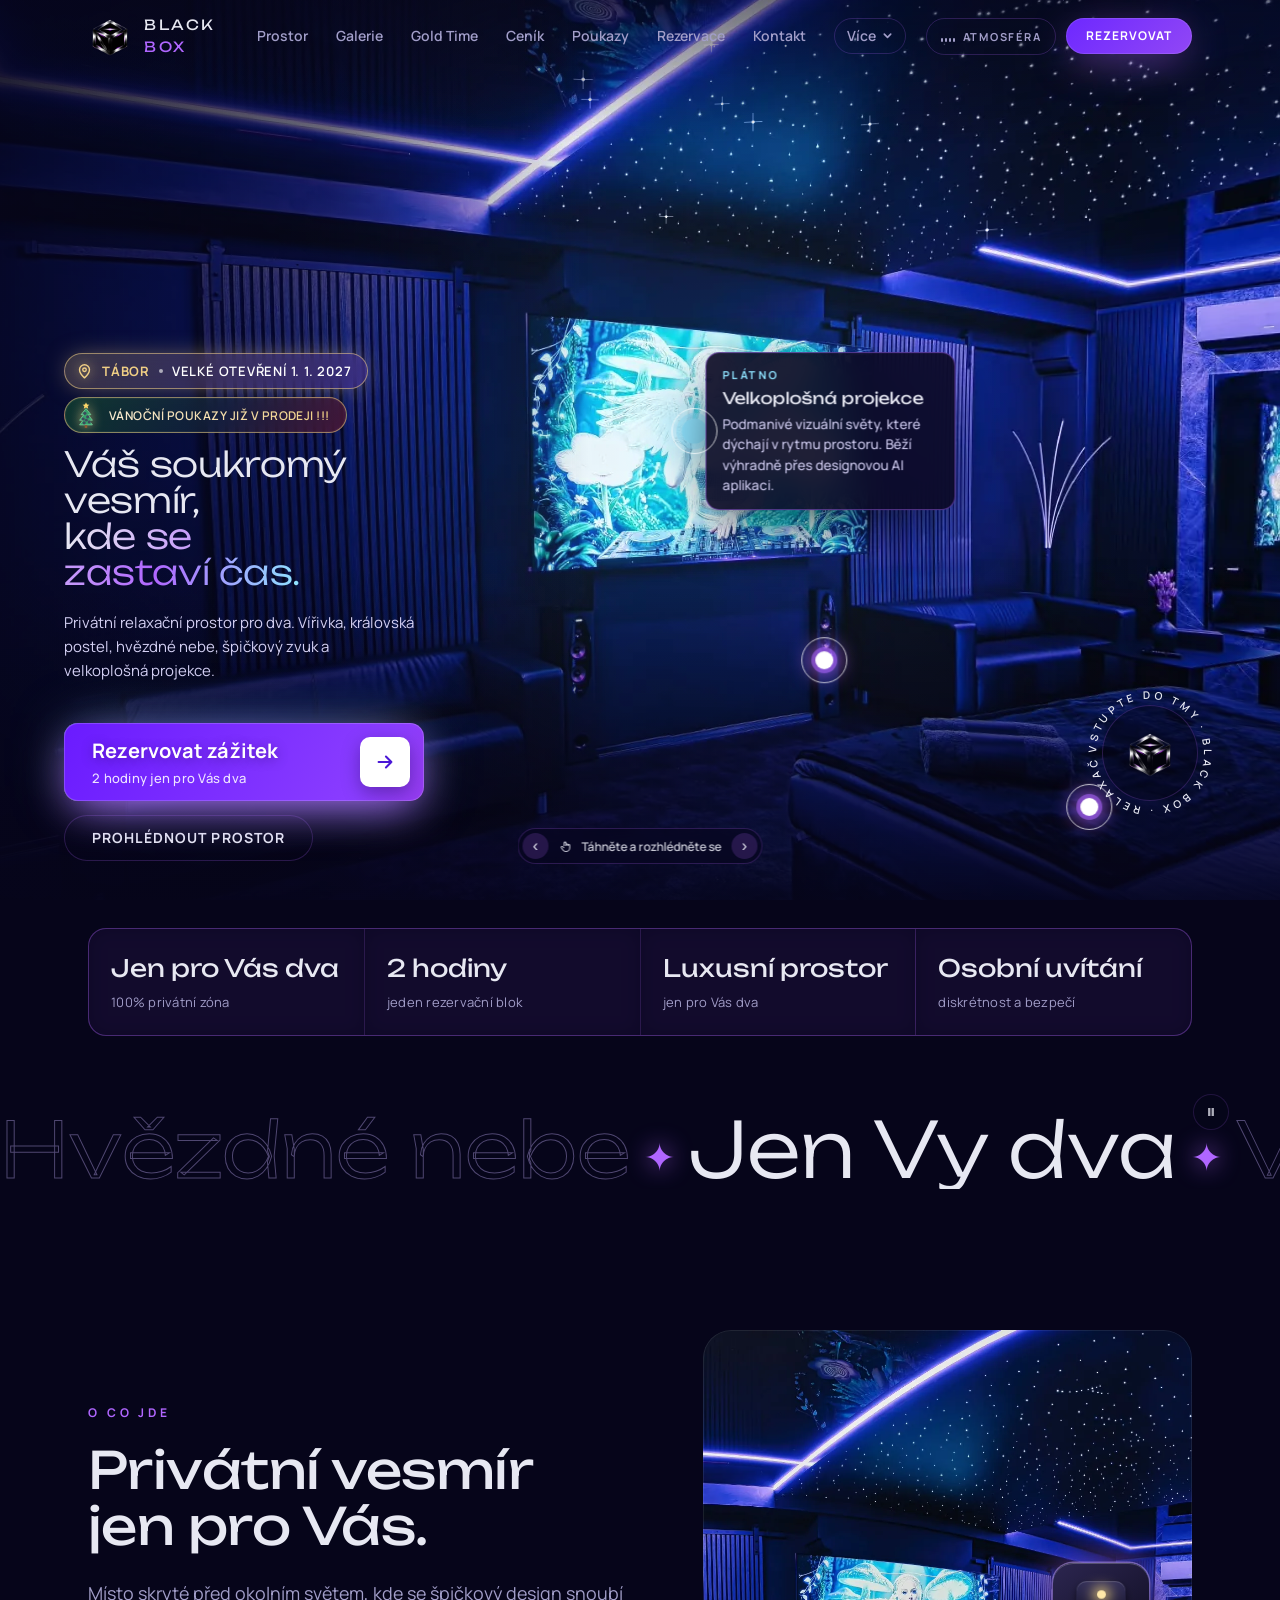
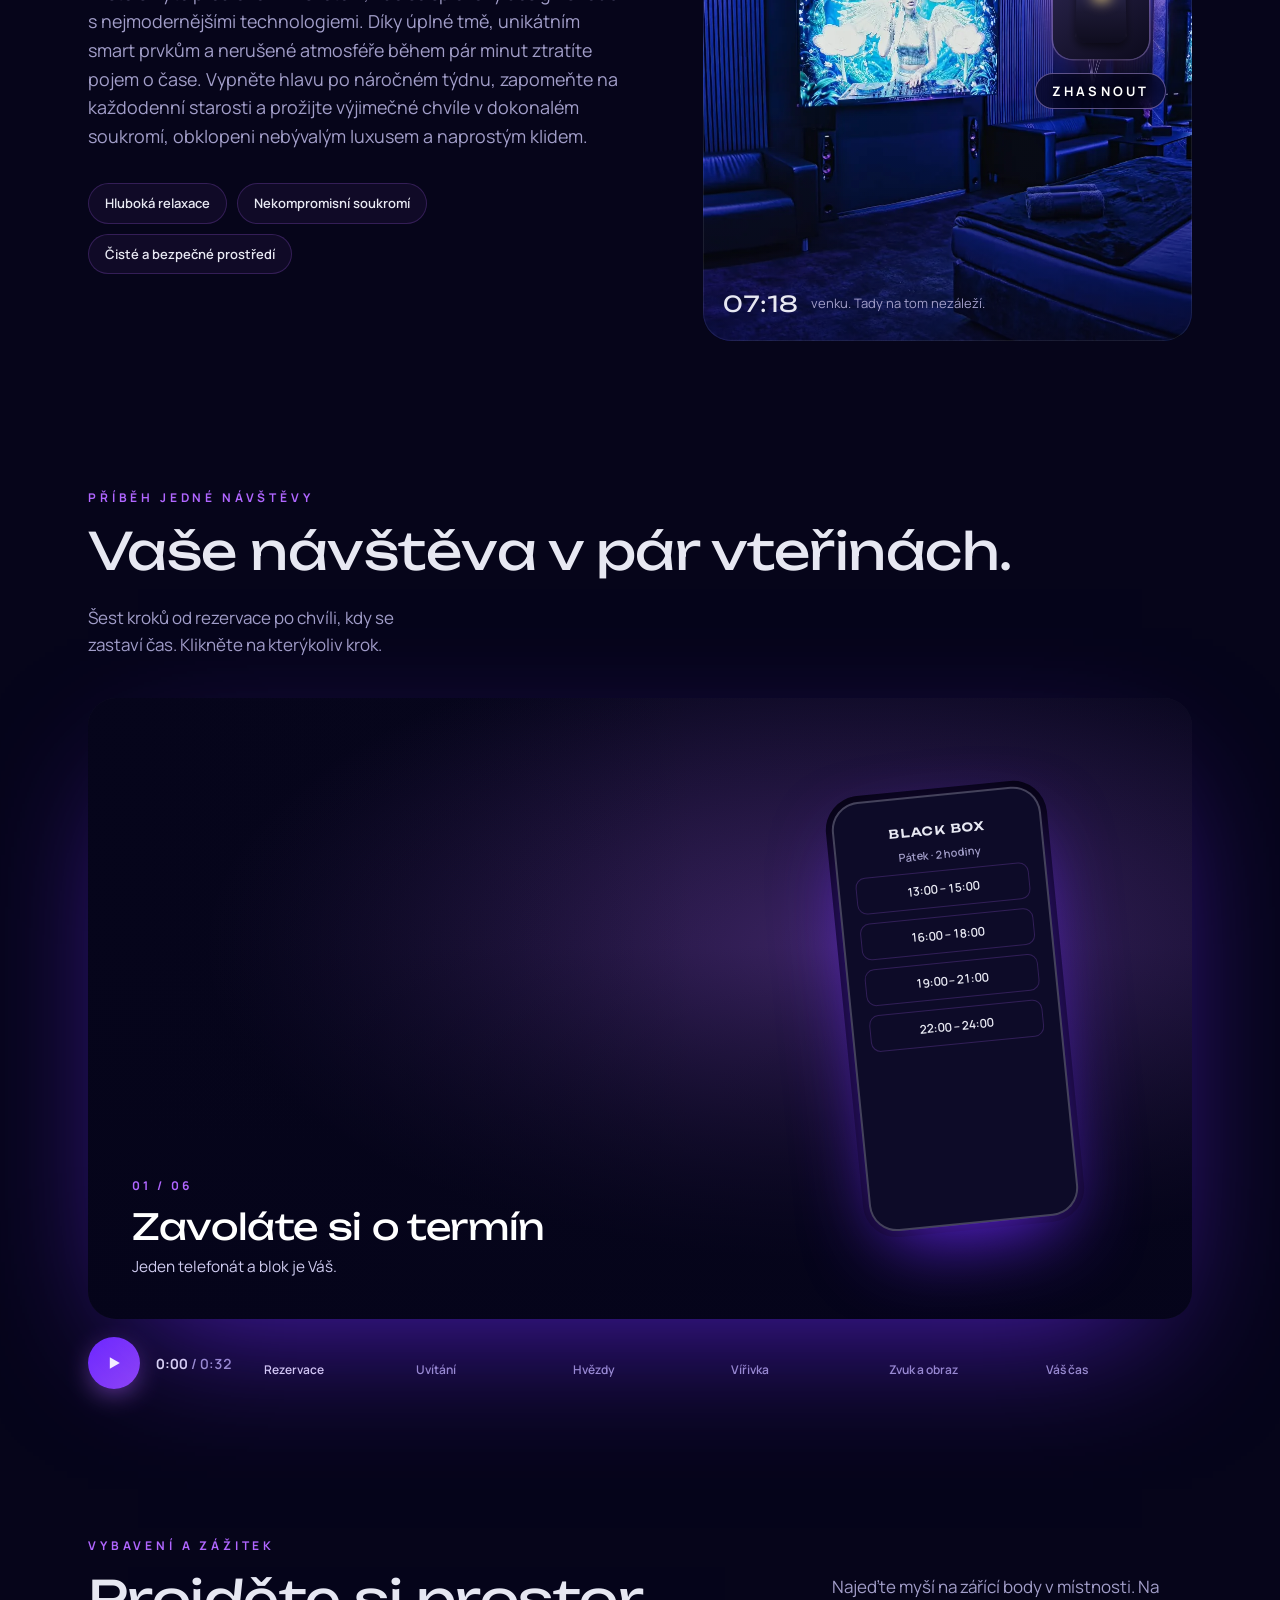
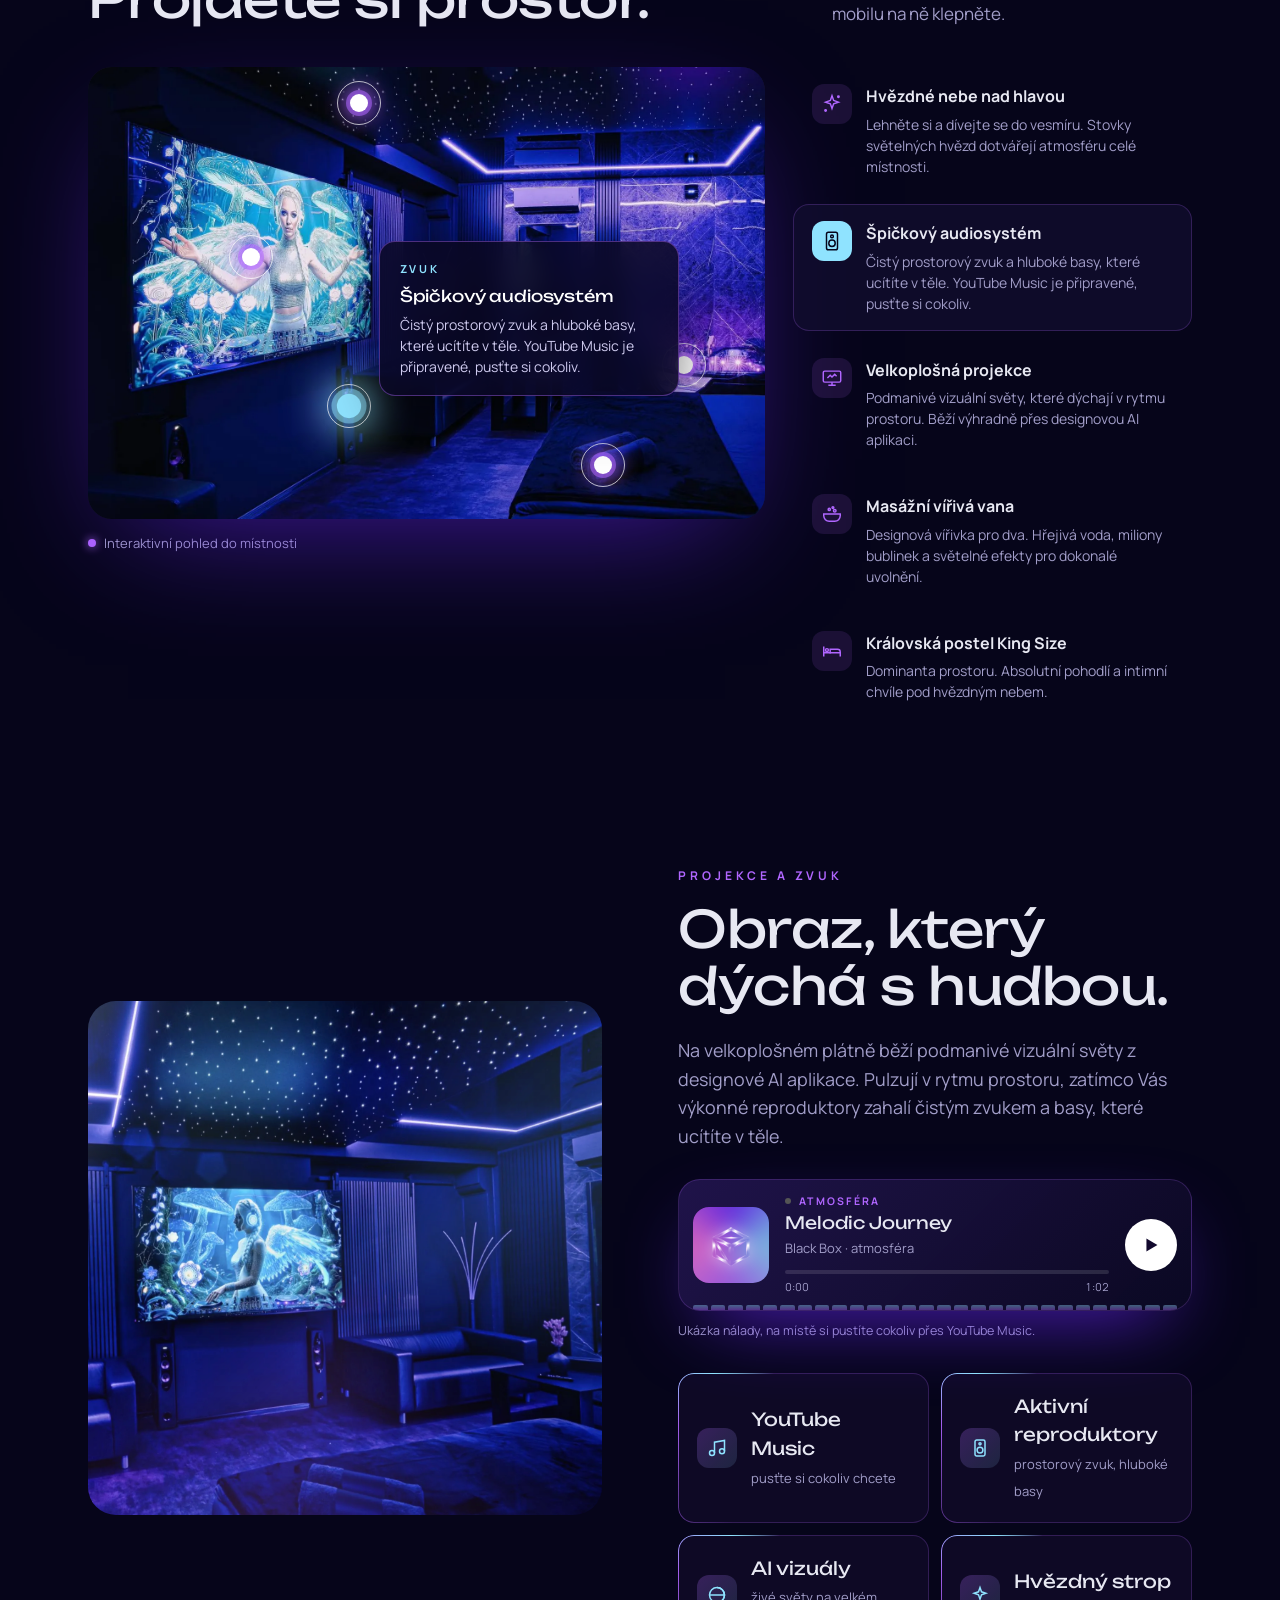
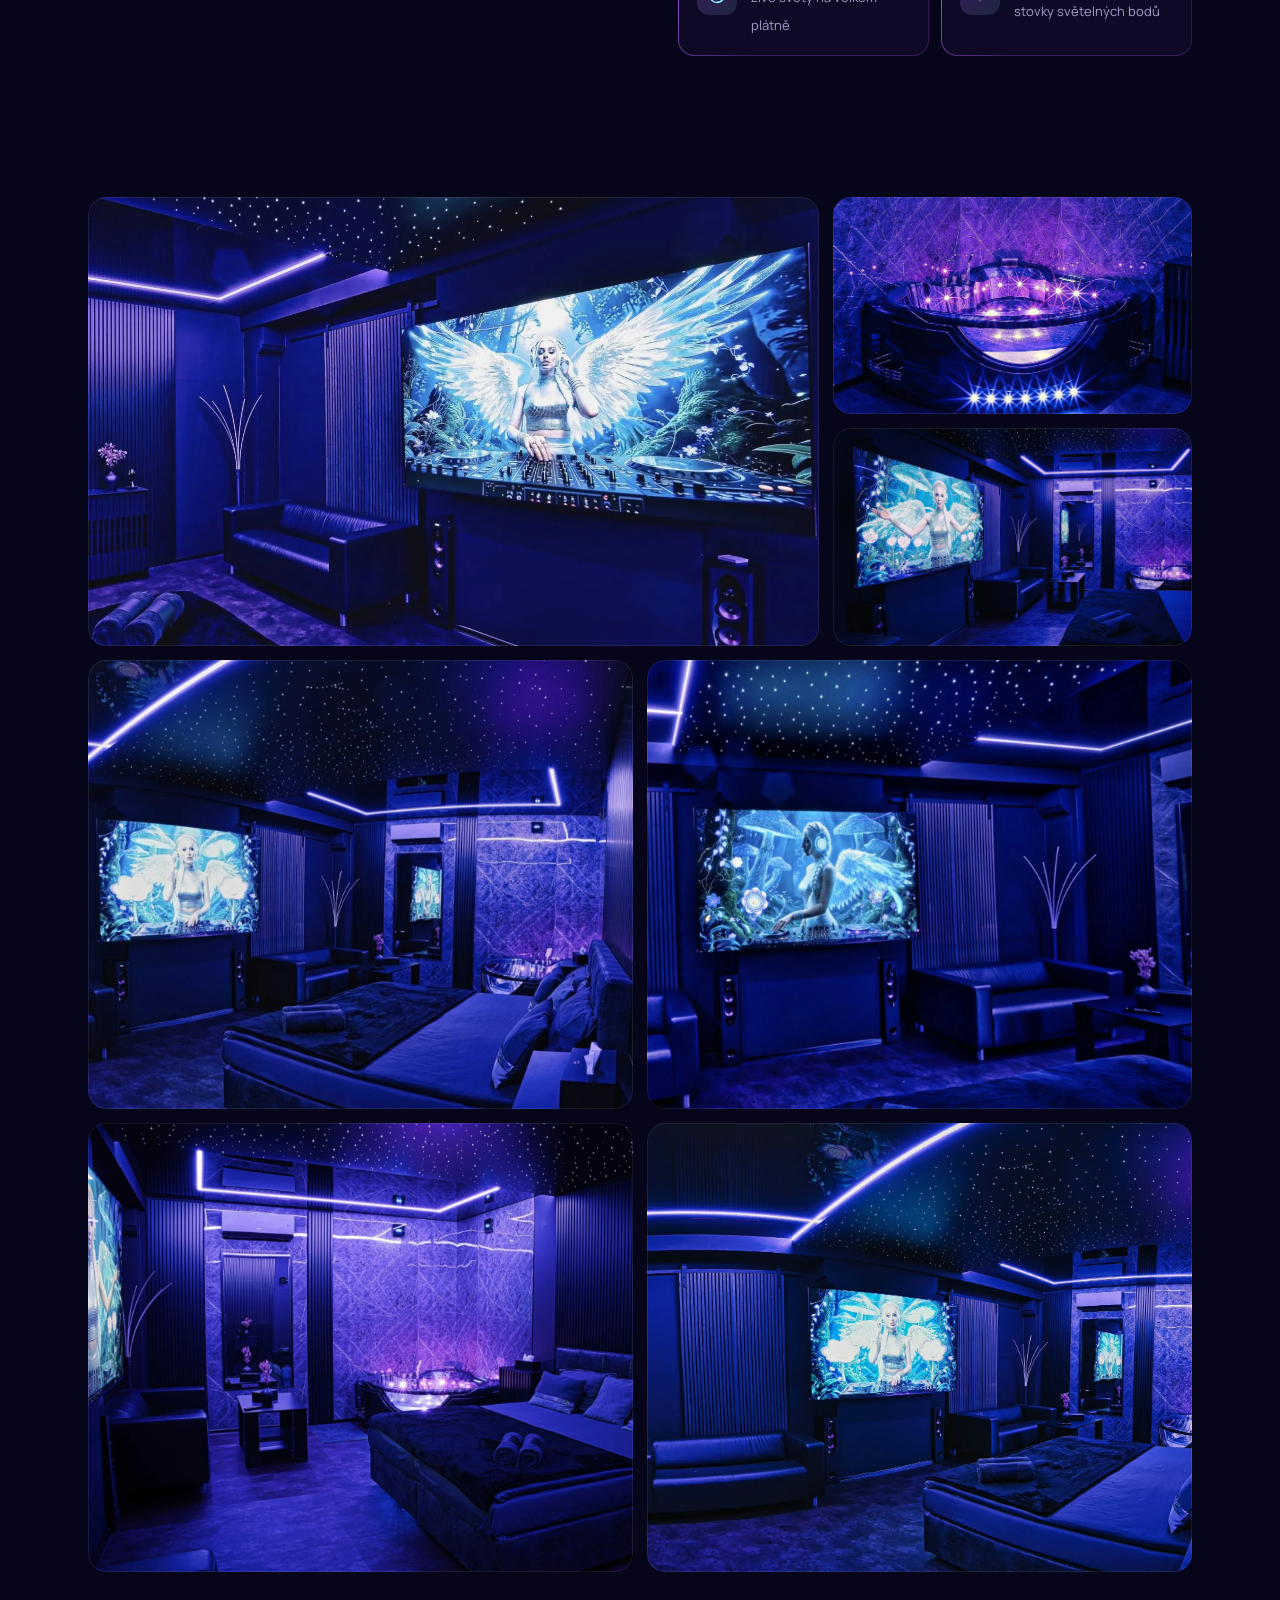
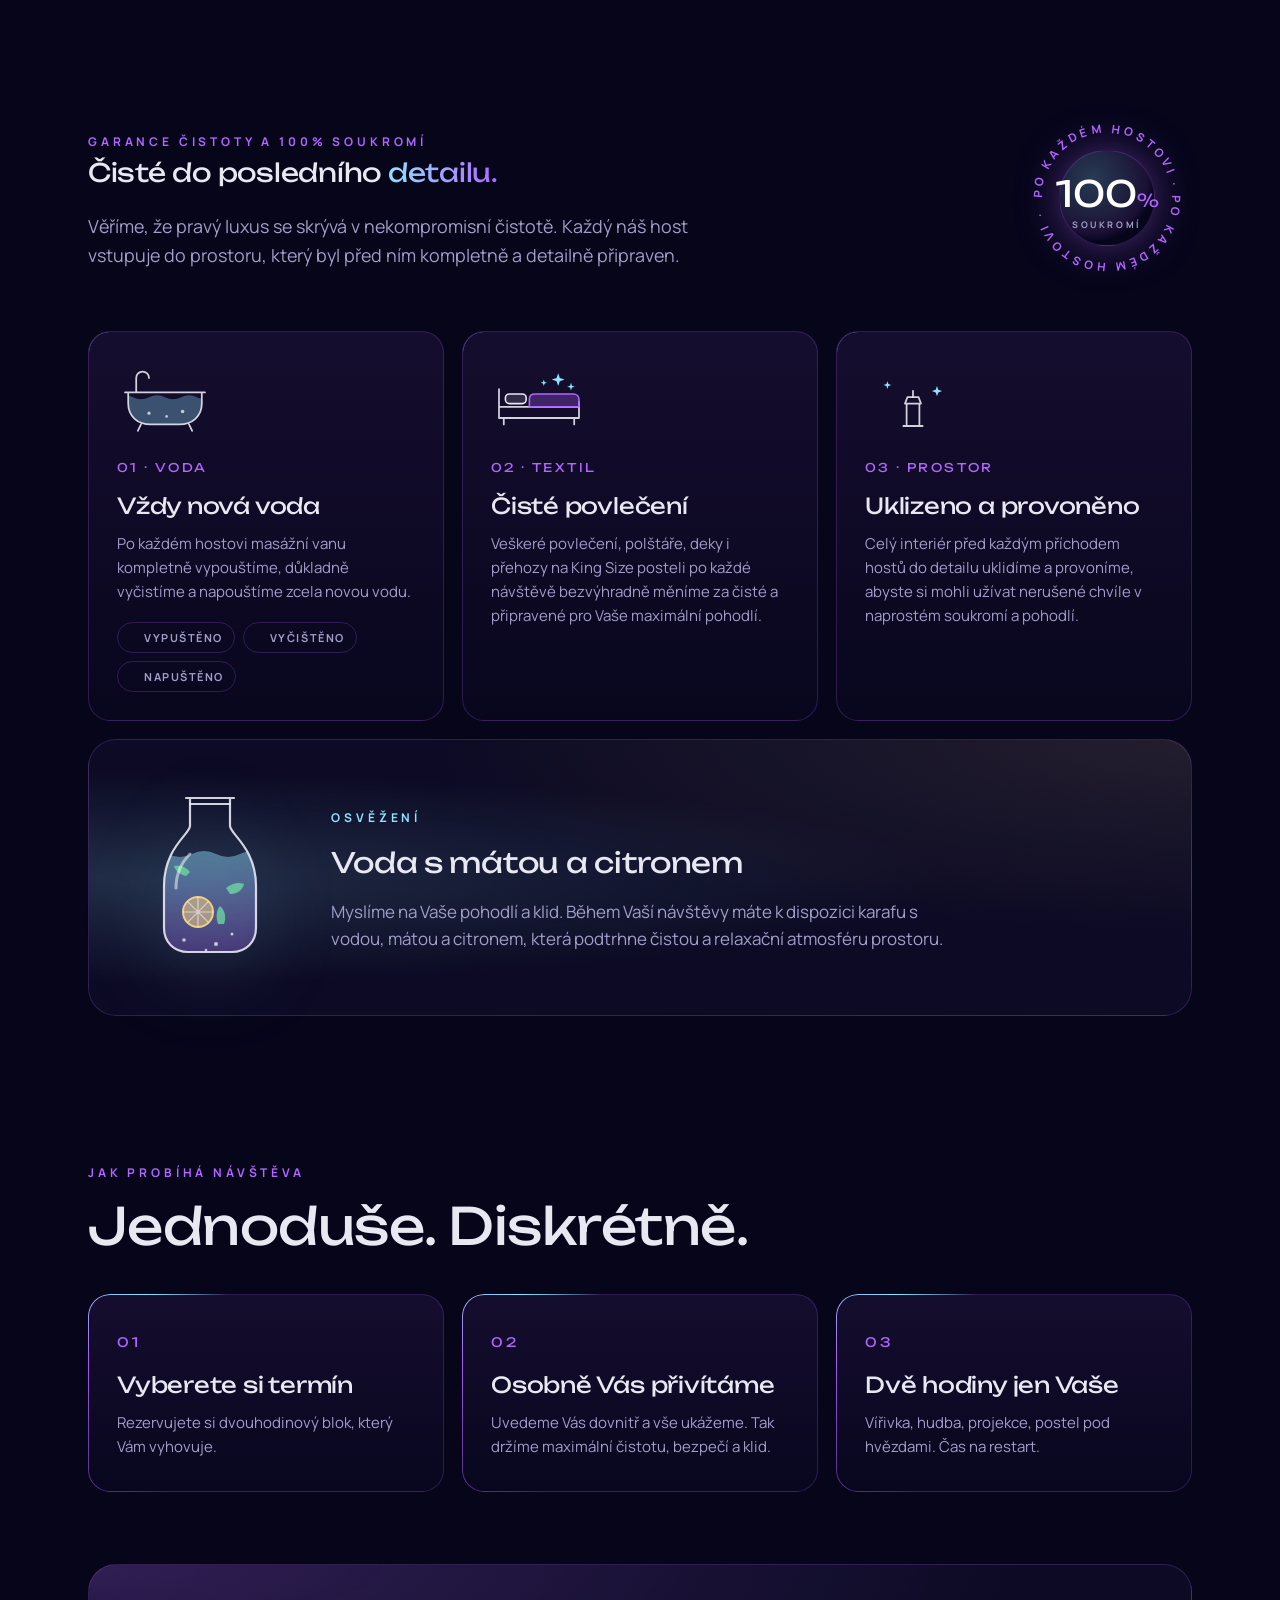
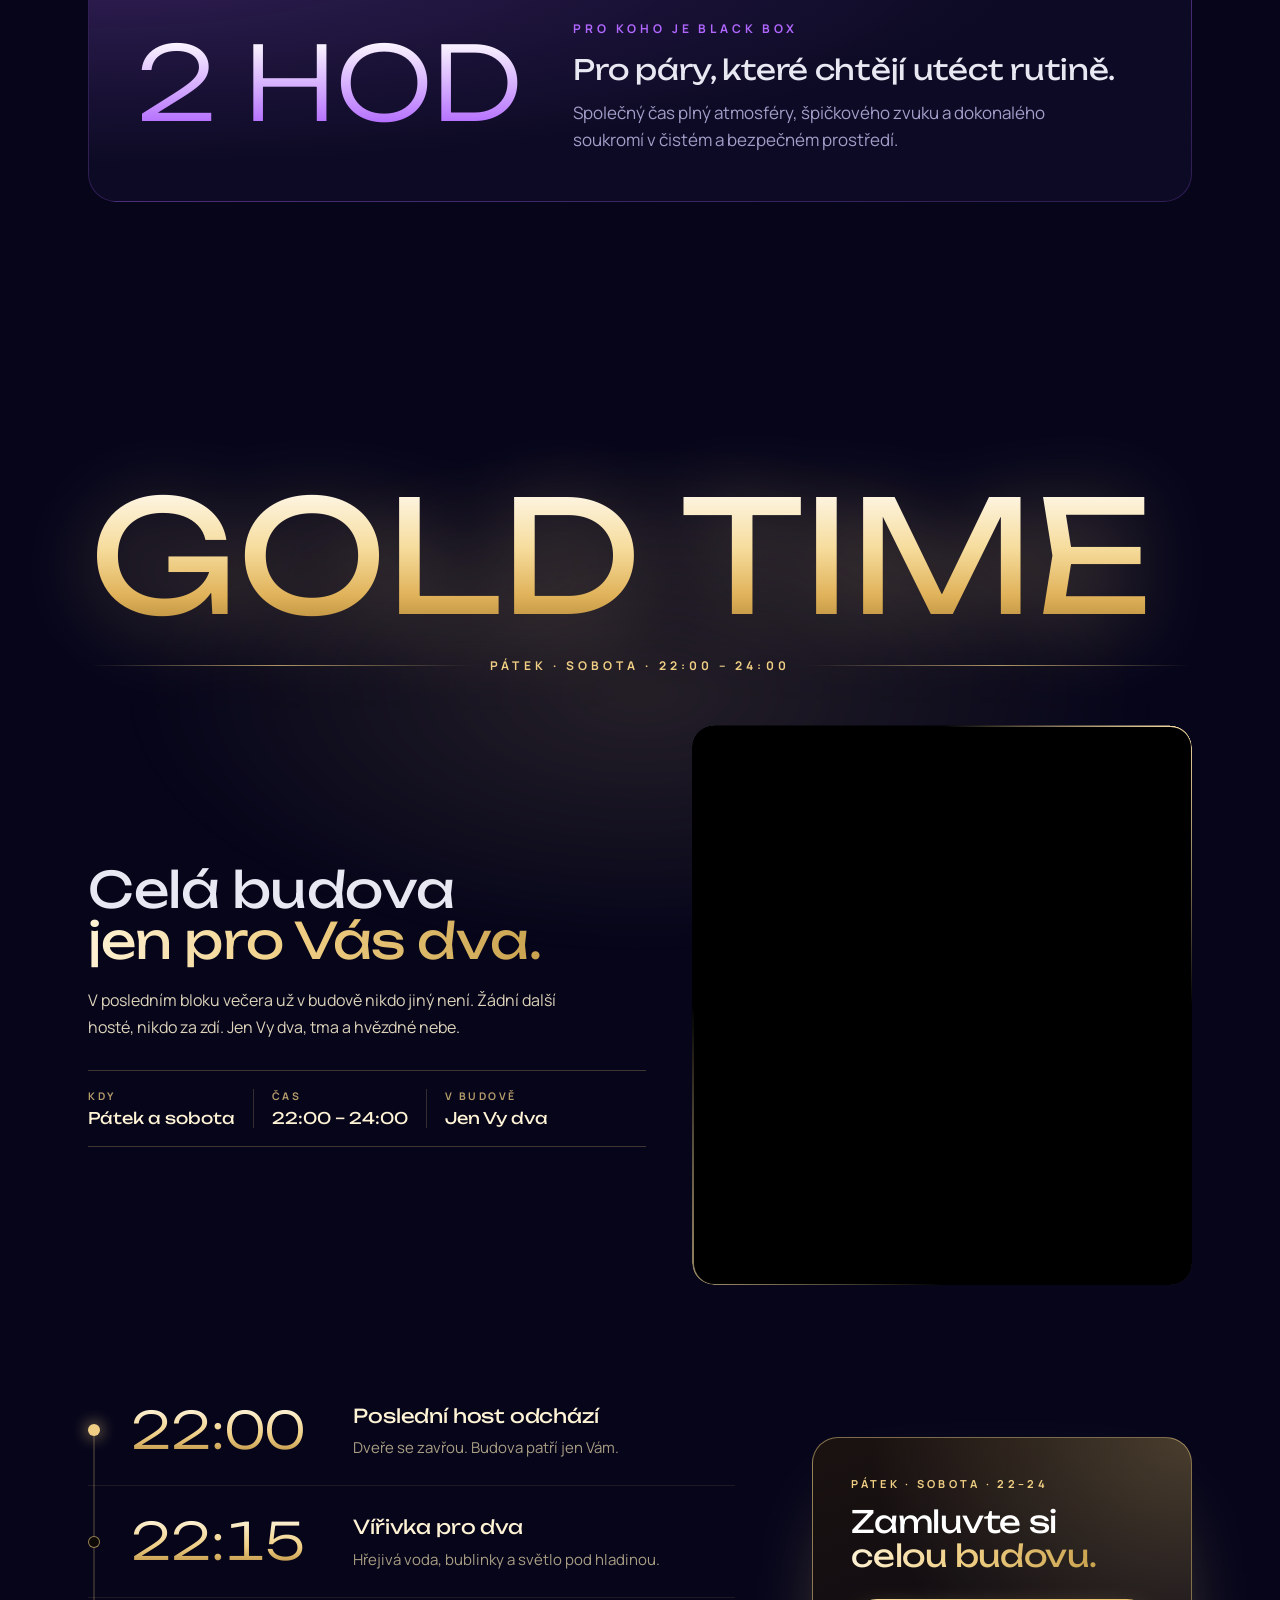
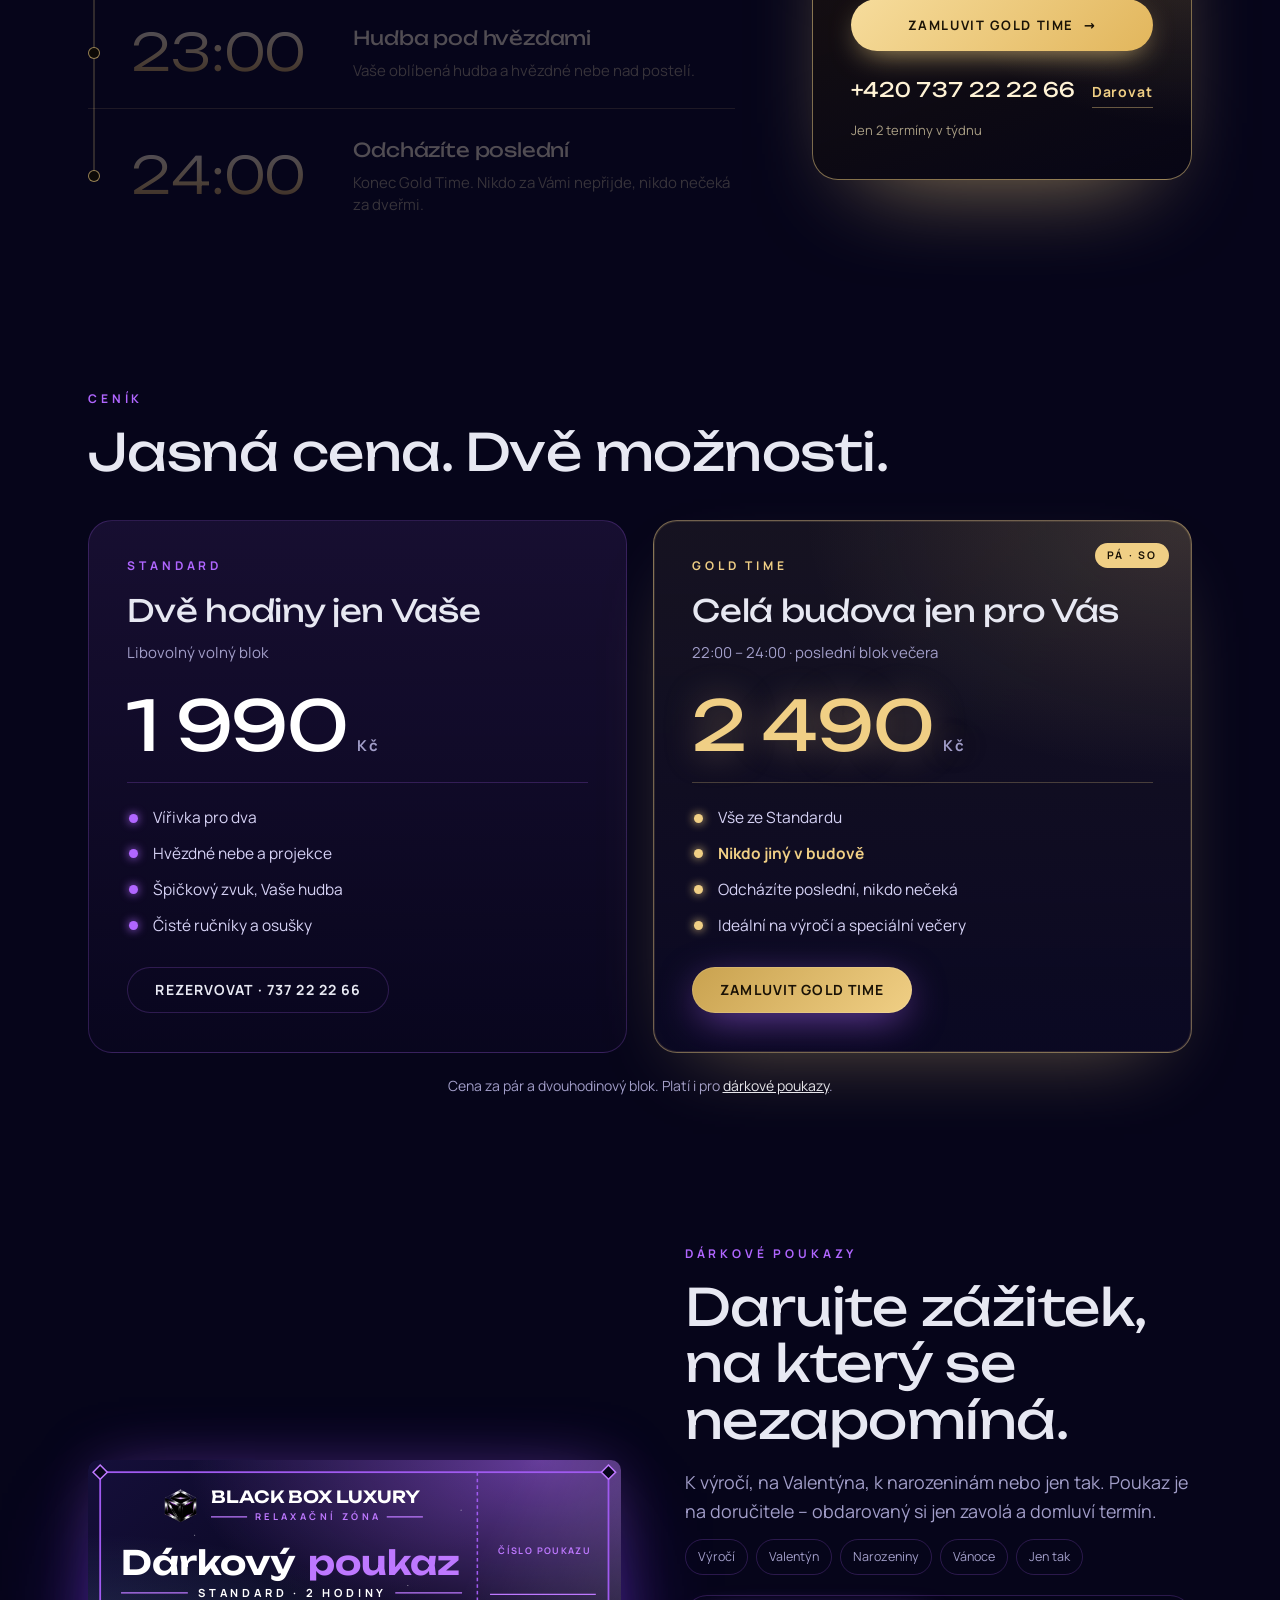
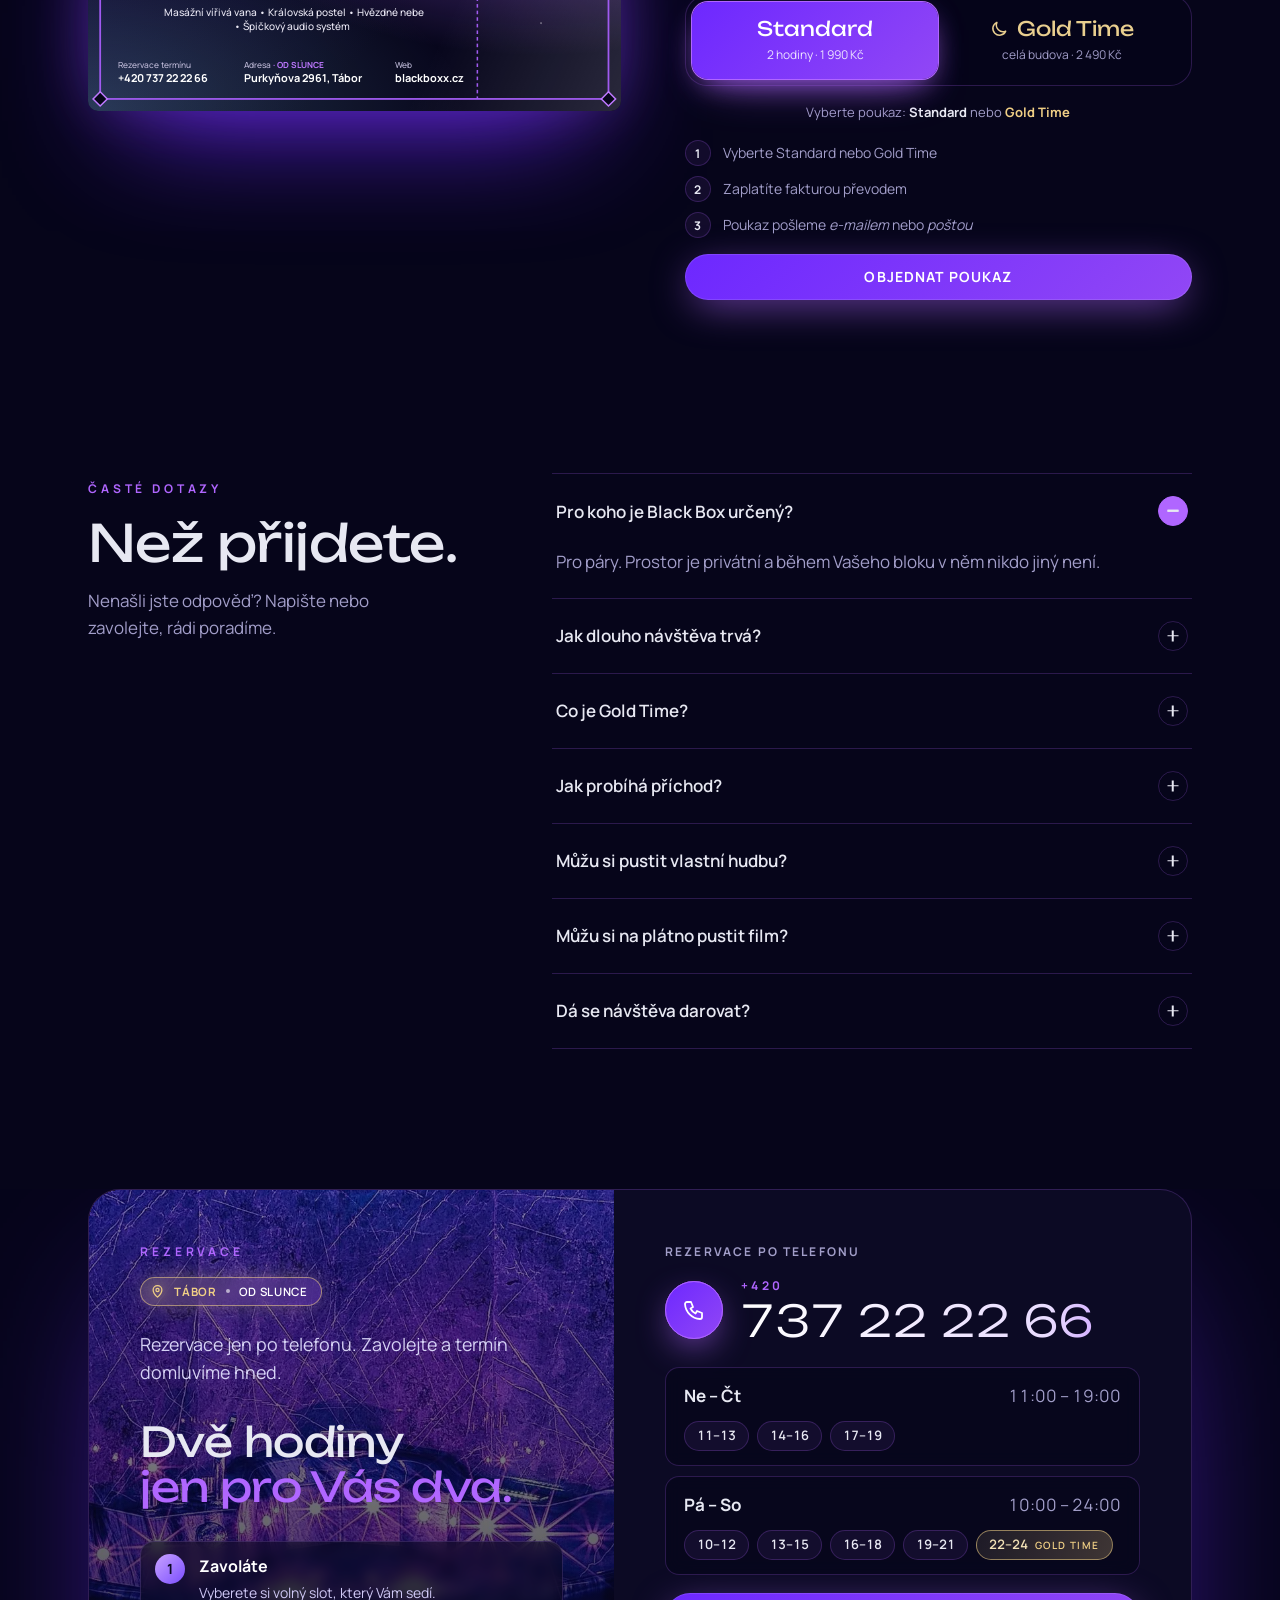
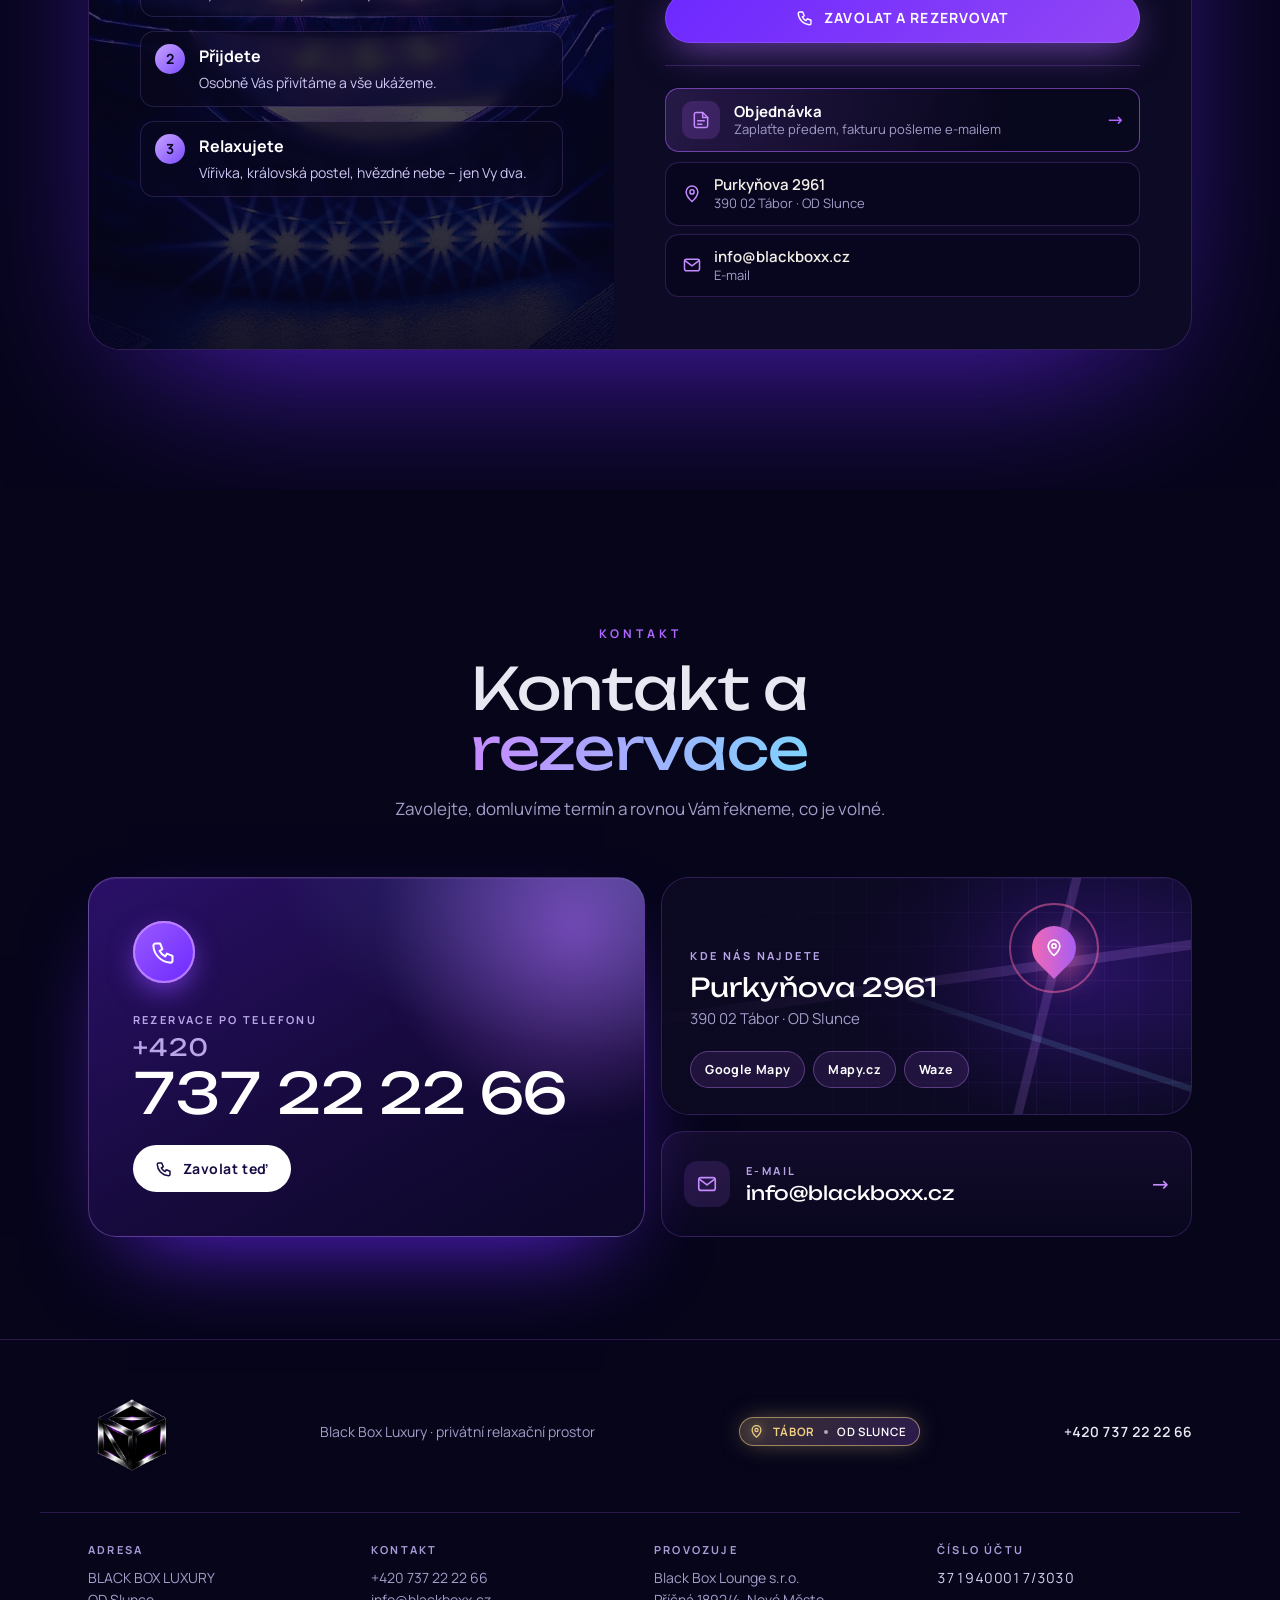
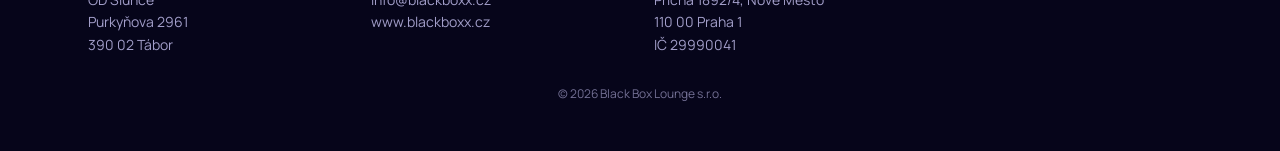
==== dev/index.html @ e2a828b1 "DEV: poukaz na webu jako SVG (souřadnice z generátoru PDF) – Android/FB nezvětšuje písmo Co-Authored" ====
<!doctype html>
<html lang="cs">
<head>
<meta charset="utf-8">
<meta name="viewport" content="width=device-width, initial-scale=1, viewport-fit=cover">
<meta name="theme-color" content="#06051a">
<title>[DEV] Privátní wellness pro páry Tábor | Vířivka a relaxace | Black Box Luxury</title>
<meta name="description" content="Privátní relaxační prostor pro páry v Táboře, OD Slunce. Vířivka, královská postel, hvězdné nebe, špičkový zvuk a velkoplošná projekce. Bloky po 2 hodinách, dárkové poukazy.">
<meta name="robots" content="noindex, nofollow">

<link rel="icon" type="image/png" sizes="32x32" href="img/ikona-01.png">
<link rel="apple-touch-icon" href="img/ikona-02.png">
<meta property="og:type" content="website">
<meta property="og:locale" content="cs_CZ">
<meta property="og:site_name" content="Black Box Luxury">
<meta property="og:title" content="Black Box Luxury – Váš soukromý vesmír v Táboře">
<meta property="og:description" content="Privátní relaxační prostor pro dva. Vířivka, královská postel, hvězdné nebe, špičkový zvuk a velkoplošná projekce. Bloky po 2 hodinách.">
<meta property="og:url" content="https://blackboxx.cz/">
<meta property="og:image" content="https://www.blackboxx.cz/og-image.jpg">
<meta property="og:image:width" content="1200"><meta property="og:image:height" content="630">
<meta property="og:image:alt" content="Místnost Black Box s hvězdným nebem, projekčním plátnem a vířivkou">
<meta name="twitter:card" content="summary_large_image">
<meta name="twitter:title" content="Black Box Luxury – Váš soukromý vesmír v Táboře">
<meta name="twitter:description" content="Privátní relaxační prostor pro dva. Vířivka, královská postel, hvězdné nebe, špičkový zvuk a projekce.">
<meta name="twitter:image" content="https://www.blackboxx.cz/og-image.jpg">
<script type="application/ld+json">{"@context": "https://schema.org", "@type": "LocalBusiness", "name": "Black Box Luxury", "telephone": "+420737222266", "description": "Privátní relaxační prostor pro páry: vířivka, královská postel, hvězdné nebe, špičkový zvuk a velkoplošná projekce. Bloky po 2 hodinách.", "url": "https://blackboxx.cz/", "image": ["https://www.blackboxx.cz/og-image.jpg", "https://www.blackboxx.cz/og-image.jpg"], "logo": "https://www.blackboxx.cz/og-image.jpg", "email": "info@blackboxx.cz", "address": {"@type": "PostalAddress", "streetAddress": "Purkyňova 2961", "postalCode": "390 02", "addressLocality": "Tábor", "addressCountry": "CZ"}, "openingHoursSpecification": [{"@type": "OpeningHoursSpecification", "dayOfWeek": ["Sunday", "Monday", "Tuesday", "Wednesday", "Thursday"], "opens": "11:00", "closes": "19:00"}, {"@type": "OpeningHoursSpecification", "dayOfWeek": ["Friday", "Saturday"], "opens": "10:00", "closes": "23:59"}], "amenityFeature": [{"@type": "LocationFeatureSpecification", "name": "Vířivka", "value": true}, {"@type": "LocationFeatureSpecification", "name": "Hvězdné nebe", "value": true}, {"@type": "LocationFeatureSpecification", "name": "Velkoplošná projekce", "value": true}, {"@type": "LocationFeatureSpecification", "name": "Prostorový zvuk", "value": true}, {"@type": "LocationFeatureSpecification", "name": "King Size postel", "value": true}]}</script>
<script type="application/ld+json">{"@context": "https://schema.org", "@type": "FAQPage", "mainEntity": [{"@type": "Question", "name": "Pro koho je Black Box určený?", "acceptedAnswer": {"@type": "Answer", "text": "Pro páry. Prostor je privátní a během Vašeho bloku v něm nikdo jiný není."}}, {"@type": "Question", "name": "Jak dlouho návštěva trvá?", "acceptedAnswer": {"@type": "Answer", "text": "Jeden blok trvá 2 hodiny. Od neděle do čtvrtka jsou bloky 11–13, 14–16 a 17–19. V pátek a sobotu 10–12, 13–15, 16–18, 19–21 a 22–24."}}, {"@type": "Question", "name": "Co je Gold Time?", "acceptedAnswer": {"@type": "Answer", "text": "Poslední večerní blok v pátek a sobotu od 22 do 24 hodin. Nejhlubší tma, nejvíc klidu a noc začíná tady."}}, {"@type": "Question", "name": "Jak probíhá příchod?", "acceptedAnswer": {"@type": "Answer", "text": "Vždy Vás osobně přivítáme a uvedeme dovnitř. Díky tomu držíme maximální čistotu, bezpečí a klid. Diskrétnost je pro nás samozřejmost."}}, {"@type": "Question", "name": "Můžu si pustit vlastní hudbu?", "acceptedAnswer": {"@type": "Answer", "text": "Ano. V prostoru je připravené zařízení s přístupem na YouTube Music, pustíte si cokoliv chcete."}}, {"@type": "Question", "name": "Můžu si na plátno pustit film?", "acceptedAnswer": {"@type": "Answer", "text": "Ne, projekce běží výhradně přes designovou AI aplikaci. Na plátně se promítají živé vizuální světy, které dotvářejí atmosféru prostoru."}}, {"@type": "Question", "name": "Dá se návštěva darovat?", "acceptedAnswer": {"@type": "Answer", "text": "Ano. Dárkový poukaz na klasický blok i na Gold Time je na doručitele – pošleme ho e-mailem nebo poštou."}}]}</script>

<link rel="stylesheet" href="css/style.css?v=fc46516e">
</head>
<body>


<div class="sprog" aria-hidden="true"><i id="sprog"></i></div>
<nav class="sidenav" id="sidenav" aria-label="Sekce stránky">
  <a href="#koncept"><span>Koncept</span></a><a href="#pribeh"><span>Vaše návštěva</span></a><a href="#prostor"><span>Prostor</span></a><a href="#projekce"><span>Projekce a zvuk</span></a><a href="#galerie"><span>Galerie</span></a><a href="#cistota"><span>Čistota</span></a><a href="#navsteva"><span>Návštěva</span></a><a href="#goldtime"><span>Gold Time</span></a><a href="#cenik"><span>Ceník</span></a><a href="#poukazy"><span>Poukazy</span></a><a href="#rezervace"><span>Rezervace</span></a><a href="#kontakt"><span>Kontakt</span></a>
</nav>
<a class="mbar" id="mbar" href="tel:+420737222266"><span><small>Nejbližší blok</small><b id="mbNext">–</b></span><i aria-hidden="true">Zavolat →</i></a>
<div class="bbloader" id="loader" aria-hidden="true"><div class="lw"><img src="img/foto-04.webp" alt=""><span>BLACK BOX</span><i><b></b></i></div></div>
<canvas id="stars" aria-hidden="true"></canvas>

<header class="nav" id="nav">
  <div class="wrap nav-in">
    <a class="brand" href="#top" aria-label="Black Box Luxury">
      <div class="bi"><img src="img/foto-04.webp" alt=""></div>
      <span>BLACK <b>BOX</b></span>
    </a>
    <nav class="links" aria-label="Hlavní menu">
      <a href="#prostor">Prostor</a>
      <a href="#galerie">Galerie</a>
      <a href="#goldtime">Gold Time</a>
      <a href="#cenik">Ceník</a>
      <a href="#poukazy">Poukazy</a>
      <a href="#rezervace">Rezervace</a>
      <a href="#kontakt">Kontakt</a>
      <div class="more" id="more">
        <button class="more-b" id="moreB" type="button" aria-haspopup="true" aria-expanded="false" aria-controls="moreM">Více<svg viewBox="0 0 12 12" aria-hidden="true"><path d="M2.5 4.5 6 8l3.5-3.5"/></svg></button>
        <div class="more-m" id="moreM">
          <a href="#koncept"><small>01</small>O co jde</a>
          <a href="#pribeh"><small>02</small>Vaše návštěva</a>
          <a href="#projekce"><small>03</small>Projekce a zvuk</a>
          <a href="#cistota"><small>04</small>Čistota a soukromí</a>
          <a href="#navsteva"><small>05</small>Jak probíhá návštěva</a>
          <a href="#faq"><small>06</small>Časté dotazy</a>
        </div>
      </div>
    </nav>
    <div class="nav-r">
      <button class="snd" id="snd" type="button" aria-pressed="false" aria-label="Atmosféra – ambientní hudba"><span class="bars"><span></span><span></span><span></span><span></span></span><span class="t">Atmosféra</span></button>
      <a class="btn sm" href="#rezervace">Rezervovat</a>
      <button class="burger" id="burger" type="button" aria-label="Otevřít menu" aria-expanded="false" aria-controls="mmenu"><i></i><i></i><i></i></button>
    </div>
  </div>
</header>

<main id="top">
  <section class="hero hero2" id="hero">
   <div class="hsticky">
    <div class="hero-stage" id="stage" role="group" aria-label="Celkový pohled do prostoru Black Box: hvězdné nebe, projekční plátno, postel a vířivka">
      <canvas id="gl" aria-hidden="true"></canvas>
      <div id="hspots"></div>
      <div class="hero-par" id="heroPar"><div class="hero-img" id="heroImg"><div class="screen-live"></div><div class="screen-scan"></div><div class="screen-bloom"></div><canvas class="ceiling" id="ceiling" aria-hidden="true"></canvas></div></div>
      <div class="swipehint" id="swipeHint" aria-hidden="true"><svg viewBox="0 0 24 24" fill="none" stroke="currentColor" stroke-width="1.5" stroke-linecap="round" stroke-linejoin="round"><path d="M9 11V6.5a1.5 1.5 0 013 0V11m0-1.5a1.5 1.5 0 013 0V11m0-.5a1.5 1.5 0 013 0v3.5a6 6 0 01-6 6h-.6a5 5 0 01-4-2l-2.9-3.9a1.4 1.4 0 012.1-1.8L9 14"/></svg><i></i></div>
      <div class="mhead" aria-hidden="true"><span class="locb"><svg viewBox="0 0 24 24" fill="none" stroke="currentColor" stroke-width="2" stroke-linecap="round" stroke-linejoin="round"><path d="M12 21s-7-6.2-7-11.5a7 7 0 0114 0C19 14.8 12 21 12 21z"/><circle cx="12" cy="9.5" r="2.5"/></svg><b>Tábor</b><i></i>OD Slunce</span><strong>Váš soukromý vesmír,<br><em>kde se zastaví čas.</em></strong></div>
    </div>
    <div class="hero-glow" id="heroGlow"></div>
    <div class="intro" id="intro">
      <div class="word">BLACK<b>BOX</b></div>
      <div class="sub">Privátní relaxační prostor</div>
      <a class="enter" href="#" id="enter">Vstupte do tmy<i></i></a>
    </div>
    <div class="look" id="look">
      <button type="button" id="lookL" aria-label="Otočit doleva">‹</button>
      <span><svg viewBox="0 0 24 24" fill="none" stroke="currentColor" stroke-width="1.7" aria-hidden="true"><path d="M9 11V6.5a1.5 1.5 0 013 0V11m0-1.5a1.5 1.5 0 013 0V11m0-.5a1.5 1.5 0 013 0v3.5a6 6 0 01-6 6h-.6a5 5 0 01-4-2l-2.9-3.9a1.4 1.4 0 012.1-1.8L9 14"/></svg>Táhněte a rozhlédněte se</span>
      <button type="button" id="lookR" aria-label="Otočit doprava">›</button>
    </div>
    <div class="hs-chips" id="hsChips" aria-label="Prvky v místnosti"></div>
    <div class="hs-info" id="hsInfo" hidden aria-live="polite"><button type="button" id="hsX" aria-label="Zavřít">×</button><b id="hsK"></b><strong id="hsT"></strong><p id="hsP"></p></div>
    <a class="orbit" href="#prostor" aria-label="Prohlédnout prostor">
      <svg viewBox="0 0 132 132" aria-hidden="true"><defs><path id="circ" d="M66,66 m-54,0 a54,54 0 1,1 108,0 a54,54 0 1,1 -108,0"/></defs><text><textPath href="#circ">Vstupte do tmy · Black Box · Relaxační prostor ·</textPath></text></svg>
      <img src="img/foto-04.webp" alt="">
    </a>
    <div class="wrap hero-in">
      <div class="hero-copy">
        <span class="locb"><svg viewBox="0 0 24 24" fill="none" stroke="currentColor" stroke-width="2" stroke-linecap="round" stroke-linejoin="round"><path d="M12 21s-7-6.2-7-11.5a7 7 0 0114 0C19 14.8 12 21 12 21z"/><circle cx="12" cy="9.5" r="2.5"/></svg><b>Tábor</b><i></i>Velké otevření 1. 1. 2027</span>
        <a class="locb xmas" href="#poukazy"><span class="xt" aria-hidden="true"><svg viewBox="0 0 24 24"><path class="st" d="M12 1.2l.9 1.9 2 .2-1.5 1.3.5 2-1.9-1.1-1.9 1.1.5-2-1.5-1.3 2-.2z"/><path class="tr" d="M12 6.5l-4.2 5.2h2.3l-3.6 4.8h3l-3 4h11l-3-4h3l-3.6-4.8h2.3z"/><rect class="tk" x="10.9" y="20.5" width="2.2" height="2.6" rx=".4"/><circle class="l l1" cx="11" cy="10.6" r="1.35"/><circle class="l l2" cx="13.4" cy="13.6" r="1.35"/><circle class="l l3" cx="9.6" cy="15.4" r="1.35"/><circle class="l l4" cx="14.8" cy="17.9" r="1.35"/><circle class="l l5" cx="10.4" cy="18.7" r="1.35"/><circle class="l l6" cx="12.3" cy="16.4" r="1.2"/></svg></span><span class="xtx">Vánoční poukazy již v prodeji&nbsp;!!!</span></a>
        <h1><span class="l">Váš soukromý vesmír,</span><span class="l"><em>kde se zastaví čas.</em></span></h1>
        <p class="lead">Privátní relaxační prostor pro dva. Vířivka, královská postel, hvězdné nebe, špičkový zvuk a velkoplošná projekce.</p>
        <div class="hero-cta">
          <a class="btn cta-x" href="#rezervace"><span class="cx-t"><b>Rezervovat zážitek</b><small>2 hodiny jen pro Vás dva</small></span><span class="cx-a" aria-hidden="true"><svg viewBox="0 0 24 24" fill="none" stroke="currentColor" stroke-width="2.2" stroke-linecap="round" stroke-linejoin="round"><path d="M5 12h14M13 6l6 6-6 6"/></svg></span></a>
          <a class="btn ghost" href="#prostor">Prohlédnout prostor</a>
        </div>
      </div>
    </div>
   </div>
  </section>
  <div class="wrap facts-wrap">
    <div class="facts">
      <div class="fact"><strong>Jen pro Vás dva</strong><span>100% privátní zóna</span></div>
      <div class="fact"><strong>2 hodiny</strong><span>jeden rezervační blok</span></div>
      <div class="fact"><strong>Luxusní prostor</strong><span>jen pro Vás dva</span></div>
      <div class="fact"><strong>Osobní uvítání</strong><span>diskrétnost a bezpečí</span></div>
    </div>
  </div>

  <div class="marquee" id="marq"><button type="button" class="mqp" id="mqPause" aria-pressed="false" aria-label="Zastavit běžící text"><svg viewBox="0 0 24 24" fill="currentColor"><path d="M7 5h4v14H7zM13 5h4v14h-4z"/></svg></button><div class="mq" aria-hidden="true">
    <span>Hvězdné nebe<i>✦</i><b>Jen Vy dva</b><i>✦</i>Vířivka<i>✦</i><b>Čas se zastaví</b><i>✦</i>Prostorový zvuk<i>✦</i><b>Vypněte hlavu</b><i>✦</i>King Size<i>✦</i><b class="g">Gold Time</b><i>✦</i></span>
    <span>Hvězdné nebe<i>✦</i><b>Jen Vy dva</b><i>✦</i>Vířivka<i>✦</i><b>Čas se zastaví</b><i>✦</i>Prostorový zvuk<i>✦</i><b>Vypněte hlavu</b><i>✦</i>King Size<i>✦</i><b class="g">Gold Time</b><i>✦</i></span>
  </div></div>

  <section id="koncept">
    <div class="wrap concept">
      <div class="reveal">
        <span class="eyebrow">O co jde</span>
        <h2>Privátní vesmír jen pro Vás.</h2>
        <p class="lead">Místo skryté před okolním světem, kde se špičkový design snoubí s nejmodernějšími technologiemi. Díky úplné tmě, unikátním smart prvkům a nerušené atmosféře během pár minut ztratíte pojem o čase. Vypněte hlavu po náročném týdnu, zapomeňte na každodenní starosti a prožijte výjimečné chvíle v dokonalém soukromí, obklopeni nebývalým luxusem a naprostým klidem.</p>
        <div class="pillars">
          <span class="pill">Hluboká relaxace</span>
          <span class="pill">Nekompromisní soukromí</span>
          <span class="pill">Čisté a bezpečné prostředí</span>
        </div>
      </div>
      <div class="concept-img reveal">
        <img src="[data-uri]" alt="Pohled do prostoru Black Box: projekční plátno, hvězdný strop a postel">
        <div class="ci-stars" aria-hidden="true"></div><button class="wsw" id="lightsBtn" type="button" aria-label="Zhasnout světla"><span class="plate" aria-hidden="true"><span class="rock"></span></span><span class="wl">Zhasnout</span></button><div class="clock"><b id="clock">--:--</b> venku. Tady na tom nezáleží.</div>
      </div>
    </div>
  </section>

  <section id="pribeh" style="padding-top:0">
    <div class="wrap">
      <div class="head">
        <div>
          <span class="eyebrow">Příběh jedné návštěvy</span>
          <h2>Vaše návštěva v pár vteřinách.</h2>
        </div>
        <p>Šest kroků od rezervace po chvíli, kdy se zastaví čas. Klikněte na kterýkoliv krok.</p>
      </div>
      <div class="story" id="story">
        <div class="st-stage" id="stStage">
          <div class="sc s1" data-i="0">
            <div class="phone" id="phone"><div class="hd">BLACK BOX</div><div class="dt">Pátek · 2 hodiny</div>
              <div class="sl">13:00 – 15:00</div><div class="sl">16:00 – 18:00</div><div class="sl" id="slPick">19:00 – 21:00</div><div class="sl">22:00 – 24:00</div>
              <div class="ok" id="phOk">✓ Rezervace přijata</div></div>
            <div class="tap" id="tap"></div>
          </div>
          <div class="sc s2" data-i="1"><div class="ph" data-ph="bed"></div><div class="gap"></div><div class="door l"></div><div class="door r"></div></div>
          <div class="sc s3" data-i="2"><div class="ph" data-ph="pano"></div></div>
          <div class="sc s4" data-i="3"><div class="ph" data-ph="bath"></div></div>
          <div class="sc s5" data-i="4"><div class="ph" data-ph="proj"></div><div class="wave" aria-hidden="true"></div></div>
          <div class="sc s6" data-i="5">
            <div class="clk"><svg viewBox="-110 -110 220 220" aria-hidden="true">
              <circle r="100" fill="none" stroke="rgba(176,102,255,.35)" stroke-width="1.5"/>
              <circle r="92" fill="none" stroke="rgba(231,232,242,.12)" stroke-width="1" stroke-dasharray="1.2 8.4"/>
              <g id="ticks"></g>
              <line id="hH" x1="0" y1="8" x2="0" y2="-46" stroke="#e7e8f2" stroke-width="4" stroke-linecap="round"/>
              <line id="hM" x1="0" y1="10" x2="0" y2="-70" stroke="#e7e8f2" stroke-width="2.5" stroke-linecap="round"/>
              <line id="hS" x1="0" y1="16" x2="0" y2="-84" stroke="#b066ff" stroke-width="1.5" stroke-linecap="round" style="filter:drop-shadow(0 0 6px #b066ff)"/>
              <circle r="4.5" fill="#b066ff"/></svg></div>
            <a class="btn cta" href="#rezervace">Rezervovat zážitek</a>
          </div>
          <div class="st-cap" id="stCap"><span class="n" id="stN">01 / 06</span><h3 id="stH">Zavoláte si o termín</h3><p id="stP">Jeden telefonát a blok je Váš.</p></div>
        </div>
        <div class="st-ctrl">
          <button class="st-play" id="stPlay" type="button" aria-label="Přehrát"><svg viewBox="0 0 24 24" fill="currentColor" id="stIco"><path d="M7 5v14l12-7z"/></svg></button>
          <span class="st-time" id="stTime"><b>0:00</b> / 0:20</span>
          <div class="st-bar" id="stBar"></div>
        </div>
      </div>
    </div>
  </section>

  <section id="prostor" style="padding-top:0">
    <div class="wrap">
      <div class="head">
        <div>
          <span class="eyebrow">Vybavení a zážitek</span>
          <h2>Projděte si prostor.</h2>
        </div>
        <p>Najeďte myší na zářící body v místnosti. Na mobilu na ně klepněte.</p>
      </div>
      <div class="explore">
        <div>
          <div class="scene" id="scene">
            <img src="img/foto-05.webp" alt="Pohled do prostoru Black Box: projekční plátno, reproduktory, postel a vířivka pod hvězdným nebem">
            <button class="spot" data-i="0" style="left:40%;top:8%" aria-label="Hvězdné nebe"></button>
            <button class="spot" data-i="1" style="left:38.5%;top:75%" aria-label="Audiosystém"></button>
            <button class="spot" data-i="2" style="left:24%;top:42%" aria-label="Velkoplošná projekce"></button>
            <button class="spot" data-i="3" style="left:88%;top:66%" aria-label="Masážní vana"></button>
            <button class="spot" data-i="4" style="left:76%;top:88%" aria-label="King Size postel"></button>
            <div class="tip" id="tip" role="status" aria-live="polite"><span class="k" id="tipK"></span><h3 id="tipH"></h3><p id="tipP"></p></div>
          </div>
          <p class="hint"><i></i>Interaktivní pohled do místnosti</p>
        </div>
        <div><ul class="feat-list" id="featList"></ul><div class="dots" id="dots"></div></div>
      </div>
    </div>
  </section>

  <section id="projekce" class="projection" style="padding-top:0">
    <div class="wrap proj">
      <div class="proj-frame reveal">
        <img src="img/foto-06.webp" alt="Velkoplošná projekce s vizuálním světem pod hvězdným stropem">
        <div class="aurora"></div>
        <div class="beam"></div>
        <div class="eq" aria-hidden="true"><span></span><span></span><span></span><span></span><span></span><span></span><span></span></div>
      </div>
      <div class="reveal">
        <span class="eyebrow">Projekce a zvuk</span>
        <h2>Obraz, který dýchá s hudbou.</h2>
        <p class="lead">Na velkoplošném plátně běží podmanivé vizuální světy z designové AI aplikace. Pulzují v rytmu prostoru, zatímco Vás výkonné reproduktory zahalí čistým zvukem a basy, které ucítíte v těle.</p>
        <div class="player" id="player">
          <div class="art"><img src="img/foto-04.webp" alt=""></div>
          <div class="meta"><span class="np"><i></i>Atmosféra</span><strong>Melodic Journey</strong><span class="ar">Black Box · atmosféra</span>
            <div class="prog"><i id="plBar"></i></div><div class="tm"><span id="plCur">0:00</span><span>1:02</span></div></div>
          <button class="pl-btn" id="plBtn" type="button" aria-label="Přehrát ukázku atmosféry"><svg viewBox="0 0 24 24" fill="currentColor" id="plIco"><path d="M7 5v14l12-7z"/></svg></button>
          <div class="viz" aria-hidden="true"></div>
        </div>
        <div class="moods" id="moods" role="radiogroup" aria-label="Nálada hudby">
          <button type="button" class="mood" role="radio" aria-checked="true" data-m="0" style="--mc:#b066ff"><i></i>Deep Space</button>
          <button type="button" class="mood" role="radio" aria-checked="false" data-m="1" style="--mc:#f0a86b"><i></i>Warm Night</button>
          <button type="button" class="mood" role="radio" aria-checked="false" data-m="2" style="--mc:#6fd6ff"><i></i>Ocean Drift</button>
        </div>
        <p class="pl-note">Ukázka nálady, na místě si pustíte cokoliv přes YouTube Music.</p>
        <div class="specs">
          <div class="spec gb rv"><span class="si pulse"><svg viewBox="0 0 24 24" fill="none" stroke="currentColor" stroke-width="1.8"><path d="M9 18V5l12-2v13"/><circle cx="6" cy="18" r="3"/><circle cx="18" cy="16" r="3"/></svg></span><div><strong>YouTube Music</strong><span>pusťte si cokoliv chcete</span></div></div>
          <div class="spec gb rv"><span class="si pulse"><svg viewBox="0 0 24 24" fill="none" stroke="currentColor" stroke-width="1.8"><rect x="6" y="2.5" width="12" height="19" rx="2"/><circle cx="12" cy="14.5" r="3.5"/><circle cx="12" cy="7" r="1.3"/></svg></span><div><strong>Aktivní reproduktory</strong><span>prostorový zvuk, hluboké basy</span></div></div>
          <div class="spec gb rv"><span class="si spin"><svg viewBox="0 0 24 24" fill="none" stroke="currentColor" stroke-width="1.8"><circle cx="12" cy="12" r="9"/><path d="M12 3a9 9 0 010 18M3 12h18"/></svg></span><div><strong>AI vizuály</strong><span>živé světy na velkém plátně</span></div></div>
          <div class="spec gb rv"><span class="si twk"><svg viewBox="0 0 24 24" fill="none" stroke="currentColor" stroke-width="1.8"><path d="M12 3l1.8 5.2L19 10l-5.2 1.8L12 17l-1.8-5.2L5 10l5.2-1.8z"/></svg></span><div><strong>Hvězdný strop</strong><span>stovky světelných bodů</span></div></div>
        </div>
      </div>
    </div>
  </section>

  <section id="galerie" style="padding-top:0" aria-label="Galerie">
    <div class="wrap">
      <div class="gal" id="gal">
        <button class="g1" aria-label="Zvětšit fotografii"><img src="img/foto-07.webp" alt="Prostor s projekcí a vířivkou"></button>
        <button class="g2" aria-label="Zvětšit fotografii"><img src="img/foto-03.webp" alt="Masážní vířivka se světelnými efekty"></button>
        <button class="g3" aria-label="Zvětšit fotografii"><img src="img/foto-05.webp" alt="Projekce, sedačka a vířivka"></button>
        <button class="g4" aria-label="Zvětšit fotografii"><img src="img/foto-08.webp" alt="King Size postel a projekce"></button>
        <button class="g5" aria-label="Zvětšit fotografii"><img src="img/foto-06.webp" alt="Hvězdný strop nad projekcí"></button>
        <button class="g6" aria-label="Zvětšit fotografii"><img src="img/foto-09.webp" alt="Vířivka, King Size postel a mramorová stěna pod hvězdným nebem" loading="lazy" decoding="async"></button>
        <button class="g7" aria-label="Zvětšit fotografii"><img src="[data-uri]" alt="Celkový pohled do místnosti Black Box" decoding="async"></button>
      </div>
      <script src="js/hero-init.js?v=8f982ff6"></script>
<div class="galnav" id="galNav" aria-label="Ovládání galerie">
        <button type="button" class="gprev" aria-label="Předchozí fotka"><svg viewBox="0 0 24 24" fill="none" stroke="currentColor" stroke-width="2" stroke-linecap="round"><path d="M15 5l-7 7 7 7"/></svg></button>
        <div class="gdots"></div>
        <button type="button" class="gpause" id="gPause" aria-pressed="false" aria-label="Zastavit automatické přepínání"><svg viewBox="0 0 24 24" fill="currentColor"><path d="M7 5h4v14H7zM13 5h4v14h-4z"/></svg></button>
        <button type="button" class="gnext" aria-label="Další fotka"><svg viewBox="0 0 24 24" fill="none" stroke="currentColor" stroke-width="2" stroke-linecap="round"><path d="M9 5l7 7-7 7"/></svg></button>
      </div>
    </div>
  </section>

  <section id="cistota" class="cl" style="padding-top:0" aria-labelledby="clH">
    <div class="wrap">
      <div class="cl-head">
        <div>
          <span class="eyebrow">Garance čistoty a 100% soukromí</span>
          <h2 id="clH">Čisté do posledního <em>detailu.</em></h2>
          <p class="cl-lead">Věříme, že pravý luxus se skrývá v nekompromisní čistotě. Každý náš host vstupuje do prostoru, který byl před ním kompletně a detailně připraven.</p>
        </div>
        <div class="cl-seal" aria-hidden="true"><svg viewBox="0 0 120 120"><defs><path id="clArc" d="M60 60m-46 0a46 46 0 1 1 92 0a46 46 0 1 1-92 0"/></defs><text><textPath href="#clArc">PO KAŽDÉM HOSTOVI · PO KAŽDÉM HOSTOVI · </textPath></text></svg><b>100<small>%</small></b><span>soukromí</span></div>
      </div>

      <div class="cl-grid">
        <article class="cl-card gb rv">
          <div class="cl-ic cl-tub" aria-hidden="true"><svg viewBox="0 0 120 90">
            <defs><clipPath id="clTubC"><path d="M14 38h92v14c0 16-12 26-28 26H42C26 78 14 68 14 52z"/></clipPath></defs>
            <g clip-path="url(#clTubC)"><g class="w"><path d="M-120 44q10-5 20 0t20 0 20 0 20 0 20 0 20 0 20 0 20 0 20 0 20 0 20 0 20 0 20 0V90h-240z"/></g></g>
            <path class="o" d="M10 38h100M14 38v14c0 16 12 26 28 26h36c16 0 28-10 28-26V38M30 78l-4 8M90 78l4 8M24 38V20a8 8 0 0 1 16 0"/>
            <g class="bub"><circle cx="40" cy="64" r="2"/><circle cx="62" cy="68" r="1.6"/><circle cx="82" cy="62" r="2.2"/></g>
          </svg></div>
          <span class="cl-n">01 · Voda</span>
          <h3>Vždy nová voda</h3>
          <p>Po každém hostovi masážní vanu kompletně vypouštíme, důkladně vyčistíme a napouštíme zcela novou vodu.</p>
          <ul class="cl-steps"><li>Vypuštěno</li><li>Vyčištěno</li><li>Napuštěno</li></ul>
        </article>

        <article class="cl-card gb rv">
          <div class="cl-ic cl-bed" aria-hidden="true"><svg viewBox="0 0 120 90">
            <path class="o" d="M10 70V34M110 70V50M10 56h100M10 70h100M16 70v8M104 70v8"/>
            <rect class="pil" x="18" y="40" width="26" height="12" rx="5"/>
            <path class="sheet" d="M48 56V46c0-4 3-6 7-6h48c4 0 7 3 7 7v9z"/>
            <g class="sp"><path d="M84 14l2 6 6 2-6 2-2 6-2-6-6-2 6-2z"/><path d="M100 26l1.2 3.6 3.6 1.2-3.6 1.2-1.2 3.6-1.2-3.6-3.6-1.2 3.6-1.2z"/><path d="M66 22l1 3 3 1-3 1-1 3-1-3-3-1 3-1z"/></g>
          </svg></div>
          <span class="cl-n">02 · Textil</span>
          <h3>Čisté povlečení</h3>
          <p>Veškeré povlečení, polštáře, deky i přehozy na King Size posteli po každé návštěvě bezvýhradně měníme za čisté a připravené pro Vaše maximální pohodlí.</p>
        </article>

        <article class="cl-card gb rv">
          <div class="cl-ic cl-air" aria-hidden="true"><svg viewBox="0 0 120 90">
            <path class="o" d="M48 80h24M52 80V52h16v28M50 52h20l-3-8H53z"/>
            <path class="o" d="M60 44V36"/>
            <g class="wisp"><path d="M58 32c-8-6 8-10 0-16s6-10 2-14"/><path d="M66 34c8-5-4-10 4-15s-2-9 4-13"/><path d="M50 34c-6-6 4-9-2-15"/></g>
            <g class="sp"><path d="M90 30l1.6 4.8 4.8 1.6-4.8 1.6-1.6 4.8-1.6-4.8-4.8-1.6 4.8-1.6z"/><path d="M28 24l1.2 3.6 3.6 1.2-3.6 1.2-1.2 3.6-1.2-3.6-3.6-1.2 3.6-1.2z"/></g>
          </svg></div>
          <span class="cl-n">03 · Prostor</span>
          <h3>Uklizeno a provoněno</h3>
          <p>Celý interiér před každým příchodem hostů do detailu uklidíme a provoníme, abyste si mohli užívat nerušené chvíle v naprostém soukromí a pohodlí.</p>
        </article>
      </div>

      <div class="cl-fresh reveal">
        <div class="cl-carafe" aria-hidden="true"><svg viewBox="0 0 140 180">
          <defs><clipPath id="clCar"><path d="M50 20h40v22c0 8 26 22 26 60v42c0 14-10 24-24 24H48c-14 0-24-10-24-24v-42c0-38 26-52 26-60z"/></clipPath>
          <linearGradient id="clWat" x1="0" y1="0" x2="0" y2="1"><stop offset="0" stop-color="#8fe3ff" stop-opacity=".45"/><stop offset="1" stop-color="#b066ff" stop-opacity=".3"/></linearGradient></defs>
          <g clip-path="url(#clCar)">
            <g class="w"><path d="M-140 70q12-6 24 0t24 0 24 0 24 0 24 0 24 0 24 0 24 0 24 0 24 0 24 0 24 0V180h-288z" fill="url(#clWat)"/></g>
            <g class="lem"><circle cx="58" cy="128" r="15"/><path d="M58 113v30M43 128h30M47.4 117.4l21.2 21.2M68.6 117.4l-21.2 21.2"/></g>
            <g class="mint"><path d="M86 104c10-8 18-4 18-4s-2 10-14 10z"/><path d="M78 140c-4-12 2-18 2-18s8 6 4 18z"/><path d="M46 92c-10-2-12-10-12-10s10-2 16 6z"/></g>
            <g class="bub"><circle cx="76" cy="160" r="2"/><circle cx="92" cy="150" r="1.5"/><circle cx="44" cy="156" r="1.8"/><circle cx="66" cy="166" r="1.3"/></g>
          </g>
          <path class="o" d="M50 20h40v22c0 8 26 22 26 60v42c0 14-10 24-24 24H48c-14 0-24-10-24-24v-42c0-38 26-52 26-60z"/>
          <path class="o" d="M46 14h48M50 20v-6M90 20v-6"/>
          <path class="gl" d="M36 104c0-18 8-28 14-34"/>
        </svg></div>
        <div>
          <span class="eyebrow">Osvěžení</span>
          <h3>Voda s mátou a citronem</h3>
          <p>Myslíme na Vaše pohodlí a klid. Během Vaší návštěvy máte k dispozici karafu s vodou, mátou a citronem, která podtrhne čistou a relaxační atmosféru prostoru.</p>
        </div>
      </div>
    </div>
  </section>

  <section id="navsteva" style="padding-top:0">
    <div class="wrap">
      <div class="head">
        <div>
          <span class="eyebrow">Jak probíhá návštěva</span>
          <h2>Jednoduše. Diskrétně.</h2>
        </div>
      </div>
      <div class="steps">
        <div class="step gb rv"><span class="n">01</span><h3>Vyberete si termín</h3><p>Rezervujete si dvouhodinový blok, který Vám vyhovuje.</p></div>
        <div class="step gb rv"><span class="n">02</span><h3>Osobně Vás přivítáme</h3><p>Uvedeme Vás dovnitř a vše ukážeme. Tak držíme maximální čistotu, bezpečí a klid.</p></div>
        <div class="step gb rv"><span class="n">03</span><h3>Dvě hodiny jen Vaše</h3><p>Vířivka, hudba, projekce, postel pod hvězdami. Čas na restart.</p></div>
      </div>
      <div class="for reveal">
        <div class="big">2&nbsp;HOD</div>
        <div>
          <span class="eyebrow">Pro koho je Black Box</span>
          <h3 style="margin-top:12px">Pro páry, které chtějí utéct rutině.</h3>
          <p>Společný čas plný atmosféry, špičkového zvuku a dokonalého soukromí v čistém a bezpečném prostředí.</p>
        </div>
      </div>
    </div>
  </section>

  <section id="goldtime" class="gt" aria-labelledby="gtH">
    <canvas class="gt-dust" id="gtDust" aria-hidden="true"></canvas><div class="gt-aura" aria-hidden="true"></div>
    <div class="wrap"><p class="gt-mega" aria-hidden="true"><span><i style="--i:0">G</i><i style="--i:1">o</i><i style="--i:2">l</i><i style="--i:3">d</i><i style="--i:4">&nbsp;</i><i style="--i:5">T</i><i style="--i:6">i</i><i style="--i:7">m</i><i style="--i:8">e</i></span></p><div class="gt-rule" aria-hidden="true"><i></i><b>Pátek · Sobota · 22:00 – 24:00</b><i></i></div></div>
    <div class="wrap gt-in">
      <div class="gt-l">
        <h2 id="gtH"><span class="gt-sr">Gold Time: </span>Celá budova<br><em>jen pro Vás dva.</em></h2>
        <p class="lead gt-lead">V posledním bloku večera už v budově nikdo jiný není. Žádní další hosté, nikdo za zdí. Jen Vy dva, tma a hvězdné nebe.</p>
        <dl class="gt-facts">
          <div><dt>Kdy</dt><dd>Pátek a sobota</dd></div>
          <div><dt>Čas</dt><dd>22:00 – 24:00</dd></div>
          <div><dt>V budově</dt><dd>Jen Vy dva</dd></div>
        </dl>
      </div>
      <div class="gt-r gt-bld" id="gtBld" aria-hidden="true">
        <div class="gt-cam">
          <svg viewBox="-10 60 420 370" fill="none">
            <defs>
              <radialGradient id="bbGlow" cx="50%" cy="50%" r="50%"><stop offset="0" stop-color="#b066ff" stop-opacity=".95"/><stop offset=".45" stop-color="#7a2cff" stop-opacity=".45"/><stop offset="1" stop-color="#6d28ff" stop-opacity="0"/></radialGradient>
            </defs>
            <circle class="bb-halo" cx="200" cy="254" r="70" fill="url(#bbGlow)"/>
            <g class="lines" stroke="#f0cf85" stroke-width="1.4" stroke-linecap="round" stroke-linejoin="round">
              <path class="ln" pathLength="1" d="M30 400H370"/>
              <path class="ln" pathLength="1" d="M80 400V110H320V400"/>
              <path class="ln" pathLength="1" d="M70 110H330"/>
              <path class="ln" pathLength="1" d="M150 110V94H250V110"/>
              <path class="ln" pathLength="1" d="M80 200H320M80 300H320"/>
              <path class="ln" pathLength="1" d="M186 400V342H214V400"/>
              <rect class="ln" pathLength="1" x="102" y="132" width="36" height="44" rx="2"/><rect class="ln" pathLength="1" x="182" y="132" width="36" height="44" rx="2"/><rect class="ln" pathLength="1" x="262" y="132" width="36" height="44" rx="2"/><rect class="ln" pathLength="1" x="102" y="232" width="36" height="44" rx="2"/><rect class="ln" pathLength="1" x="262" y="232" width="36" height="44" rx="2"/><rect class="ln" pathLength="1" x="102" y="332" width="36" height="44" rx="2"/><rect class="ln" pathLength="1" x="262" y="332" width="36" height="44" rx="2"/>
            </g>
            <g class="wins"><rect class="win" style="--d:0.90s" x="102" y="332" width="36" height="44" rx="2"/><rect class="win" style="--d:1.18s" x="102" y="132" width="36" height="44" rx="2"/><rect class="win" style="--d:1.46s" x="102" y="232" width="36" height="44" rx="2"/><rect class="win" style="--d:1.74s" x="262" y="332" width="36" height="44" rx="2"/><rect class="win" style="--d:2.02s" x="182" y="132" width="36" height="44" rx="2"/><rect class="win" style="--d:2.30s" x="262" y="232" width="36" height="44" rx="2"/><rect class="win" style="--d:2.58s" x="262" y="132" width="36" height="44" rx="2"/></g>
            <rect class="bb-win" x="182" y="232" width="36" height="44" rx="2"/>
            <g class="bb-cube">
              <polygon points="200,240 212,247 200,254 188,247" fill="#cf9bff"/>
              <polygon points="188,247 200,254 200,268 188,261" fill="#8b3dff"/>
              <polygon points="212,247 212,261 200,268 200,254" fill="#5a1fd6"/>
              <path d="M200 240L212 247V261L200 268L188 261V247ZM200 254V268M200 254L212 247M200 254L188 247" stroke="#efe2ff" stroke-width=".7" stroke-linejoin="round" fill="none"/>
            </g>
            <g class="tags" font-family="Manrope,system-ui,sans-serif" font-weight="700" letter-spacing="1.6">
              <text x="72" y="160" text-anchor="end" font-size="9" fill="#b3a98f">2. PATRO</text>
              <text x="72" y="258" text-anchor="end" font-size="9" fill="#f0cf85">1. PATRO</text>
              <text x="72" y="358" text-anchor="end" font-size="9" fill="#b3a98f">PŘÍZEMÍ</text>
            </g>
          </svg>
        </div>
      </div>
    </div>
    <div class="wrap gtc" id="gtTl">
      <ol class="gtc-list">
        <li><i></i><b>22:00</b><div><h3>Poslední host odchází</h3><p>Dveře se zavřou. Budova patří jen Vám.</p></div></li>
        <li><i></i><b>22:15</b><div><h3>Vířivka pro dva</h3><p>Hřejivá voda, bublinky a světlo pod hladinou.</p></div></li>
        <li><i></i><b>23:00</b><div><h3>Hudba pod hvězdami</h3><p>Vaše oblíbená hudba a hvězdné nebe nad postelí.</p></div></li>
        <li><i></i><b>24:00</b><div><h3>Odcházíte poslední</h3><p>Konec Gold Time. Nikdo za Vámi nepřijde, nikdo nečeká za dveřmi.</p></div></li>
      </ol>
      <aside class="gtc-card">
        <small>Pátek · Sobota · 22–24</small>
        <h3>Zamluvte si<br><em>celou budovu.</em></h3>
        <a class="gu-btn" href="tel:+420737222266">Zamluvit Gold Time <span aria-hidden="true">→</span></a>
        <div class="gtc-row"><a class="gtc-tel" href="tel:+420737222266">+420 737 22 22 66</a><a class="gt-link" href="#poukazy">Darovat</a></div>
        <p class="gtc-note">Jen 2 termíny v týdnu</p>
      </aside>
    </div>
  </section>

  <section id="cenik" style="padding-top:0">
    <div class="wrap">
      <div class="head">
        <div>
          <span class="eyebrow">Ceník</span>
          <h2>Jasná cena. Dvě možnosti.</h2>
        </div>
      </div>
      <div class="pr-grid">
        <article class="pr reveal">
          <span class="pr-tag">Standard</span>
          <h3>Dvě hodiny jen Vaše</h3>
          <p class="pr-sub">Libovolný volný blok</p>
          <div class="pr-price"><span data-price="standard">1&nbsp;990</span><small>Kč</small></div>
          <ul>
            <li>Vířivka pro dva</li>
            <li>Hvězdné nebe a projekce</li>
            <li>Špičkový zvuk, Vaše hudba</li>
            <li>Čisté ručníky a osušky</li>
          </ul>
          <a class="btn ghost" href="tel:+420737222266">Rezervovat · 737 22 22 66</a>
        </article>
        <article class="pr gold reveal">
          <span class="pr-badge">Pá · So</span>
          <span class="pr-tag">Gold Time</span>
          <h3>Celá budova jen pro Vás</h3>
          <p class="pr-sub">22:00 – 24:00 · poslední blok večera</p>
          <div class="pr-price"><span data-price="gold">2&nbsp;490</span><small>Kč</small></div>
          <ul>
            <li>Vše ze Standardu</li>
            <li><b>Nikdo jiný v budově</b></li>
            <li>Odcházíte poslední, nikdo nečeká</li>
            <li>Ideální na výročí a speciální večery</li>
          </ul>
          <a class="btn" href="tel:+420737222266">Zamluvit Gold Time</a>
        </article>
      </div>
      <p class="pr-note">Cena za pár a dvouhodinový blok. Platí i pro <a href="#poukazy">dárkové poukazy</a>.</p>
    </div>
  </section>

  <section id="poukazy" style="padding-top:0">
    <div class="wrap vouch">
      <div class="vcard vt" id="vcard" aria-live="polite">
        <svg class="vt-svg" viewBox="0 0 210 99" role="img" aria-label="Dárkový poukaz Black Box Luxury"><g class="vs-s"><rect x="4.80" y="4.80" width="200.40" height="89.40" fill="none" stroke="#a05af0" stroke-width="0.70"/><path d="M4.80 2.00L7.60 4.80L4.80 7.60L2.00 4.80Z" fill="#07061a" stroke="#be78ff" stroke-width="0.60"/><path d="M205.20 2.00L208.00 4.80L205.20 7.60L202.40 4.80Z" fill="#07061a" stroke="#be78ff" stroke-width="0.60"/><path d="M4.80 91.40L7.60 94.20L4.80 97.00L2.00 94.20Z" fill="#07061a" stroke="#be78ff" stroke-width="0.60"/><path d="M205.20 91.40L208.00 94.20L205.20 97.00L202.40 94.20Z" fill="#07061a" stroke="#be78ff" stroke-width="0.60"/><image href="img/foto-10.webp" x="28.48" y="9.50" width="16.00" height="16.00"/><text x="48.48" y="17.10" font-size="6.600" font-family="Unbounded" font-weight="600" fill="#ffffff">BLACK BOX LUXURY</text><text x="65.72" y="23.70" font-size="3.700" font-family="Manrope" font-weight="700" fill="#be78ff" letter-spacing="1.350">RELAXAČNÍ ZÓNA</text><line x1="48.48" y1="22.40" x2="62.72" y2="22.40" stroke="#be78ff" stroke-width="0.45"/><line x1="117.78" y1="22.40" x2="132.02" y2="22.40" stroke="#be78ff" stroke-width="0.45"/><text x="13.03" y="45.50" font-size="13.250" font-family="Unbounded" font-weight="600" fill="#ffffff">Dárkový </text><text x="86.69" y="45.50" font-size="13.250" font-family="Unbounded" font-weight="600" fill="#be78ff">poukaz</text><text x="43.36" y="54.00" font-size="4.400" font-family="Manrope" font-weight="700" fill="#ffffff" letter-spacing="1.500">STANDARD · 2 HODINY</text><line x1="13.03" y1="52.40" x2="39.36" y2="52.40" stroke="#be78ff" stroke-width="0.45"/><line x1="121.14" y1="52.40" x2="147.47" y2="52.40" stroke="#be78ff" stroke-width="0.45"/><text x="29.96" y="61.50" font-size="4.000" font-family="Manrope" font-weight="500" fill="#ebe9f5">Masážní vířivá vana • Královská postel • Hvězdné nebe</text><text x="57.54" y="66.90" font-size="4.000" font-family="Manrope" font-weight="500" fill="#ebe9f5">• Špičkový audio systém</text><text x="12.00" y="87.40" font-size="4.300" font-family="Manrope" font-weight="700" fill="#ffffff">+420 737 22 22 66</text><text x="12.00" y="82.10" font-size="3.300" font-family="Manrope" font-weight="500" fill="#beb9d7">Rezervace termínu</text><text x="61.41" y="87.40" font-size="4.300" font-family="Manrope" font-weight="700" fill="#ffffff">Purkyňova 2961, Tábor</text><text x="61.41" y="82.10" font-size="3.300" font-family="Manrope" font-weight="500" fill="#beb9d7">Adresa</text><text x="72.81" y="82.10" font-size="3.300" font-family="Manrope" font-weight="700" fill="#be78ff">· OD SLUNCE</text><text x="121.23" y="87.40" font-size="4.300" font-family="Manrope" font-weight="700" fill="#ffffff">blackboxx.cz</text><text x="121.23" y="82.10" font-size="3.300" font-family="Manrope" font-weight="500" fill="#beb9d7">Web</text><line x1="153.50" y1="4.80" x2="153.50" y2="6.20" stroke="#a05af0" stroke-width="0.60"/><line x1="153.50" y1="7.40" x2="153.50" y2="8.80" stroke="#a05af0" stroke-width="0.60"/><line x1="153.50" y1="10.00" x2="153.50" y2="11.40" stroke="#a05af0" stroke-width="0.60"/><line x1="153.50" y1="12.60" x2="153.50" y2="14.00" stroke="#a05af0" stroke-width="0.60"/><line x1="153.50" y1="15.20" x2="153.50" y2="16.60" stroke="#a05af0" stroke-width="0.60"/><line x1="153.50" y1="17.80" x2="153.50" y2="19.20" stroke="#a05af0" stroke-width="0.60"/><line x1="153.50" y1="20.40" x2="153.50" y2="21.80" stroke="#a05af0" stroke-width="0.60"/><line x1="153.50" y1="23.00" x2="153.50" y2="24.40" stroke="#a05af0" stroke-width="0.60"/><line x1="153.50" y1="25.60" x2="153.50" y2="27.00" stroke="#a05af0" stroke-width="0.60"/><line x1="153.50" y1="28.20" x2="153.50" y2="29.60" stroke="#a05af0" stroke-width="0.60"/><line x1="153.50" y1="30.80" x2="153.50" y2="32.20" stroke="#a05af0" stroke-width="0.60"/><line x1="153.50" y1="33.40" x2="153.50" y2="34.80" stroke="#a05af0" stroke-width="0.60"/><line x1="153.50" y1="36.00" x2="153.50" y2="37.40" stroke="#a05af0" stroke-width="0.60"/><line x1="153.50" y1="38.60" x2="153.50" y2="40.00" stroke="#a05af0" stroke-width="0.60"/><line x1="153.50" y1="41.20" x2="153.50" y2="42.60" stroke="#a05af0" stroke-width="0.60"/><line x1="153.50" y1="43.80" x2="153.50" y2="45.20" stroke="#a05af0" stroke-width="0.60"/><line x1="153.50" y1="46.40" x2="153.50" y2="47.80" stroke="#a05af0" stroke-width="0.60"/><line x1="153.50" y1="49.00" x2="153.50" y2="50.40" stroke="#a05af0" stroke-width="0.60"/><line x1="153.50" y1="51.60" x2="153.50" y2="53.00" stroke="#a05af0" stroke-width="0.60"/><line x1="153.50" y1="54.20" x2="153.50" y2="55.60" stroke="#a05af0" stroke-width="0.60"/><line x1="153.50" y1="56.80" x2="153.50" y2="58.20" stroke="#a05af0" stroke-width="0.60"/><line x1="153.50" y1="59.40" x2="153.50" y2="60.80" stroke="#a05af0" stroke-width="0.60"/><line x1="153.50" y1="62.00" x2="153.50" y2="63.40" stroke="#a05af0" stroke-width="0.60"/><line x1="153.50" y1="64.60" x2="153.50" y2="66.00" stroke="#a05af0" stroke-width="0.60"/><line x1="153.50" y1="67.20" x2="153.50" y2="68.60" stroke="#a05af0" stroke-width="0.60"/><line x1="153.50" y1="69.80" x2="153.50" y2="71.20" stroke="#a05af0" stroke-width="0.60"/><line x1="153.50" y1="72.40" x2="153.50" y2="73.80" stroke="#a05af0" stroke-width="0.60"/><line x1="153.50" y1="75.00" x2="153.50" y2="76.40" stroke="#a05af0" stroke-width="0.60"/><line x1="153.50" y1="77.60" x2="153.50" y2="79.00" stroke="#a05af0" stroke-width="0.60"/><line x1="153.50" y1="80.20" x2="153.50" y2="81.60" stroke="#a05af0" stroke-width="0.60"/><line x1="153.50" y1="82.80" x2="153.50" y2="84.20" stroke="#a05af0" stroke-width="0.60"/><line x1="153.50" y1="85.40" x2="153.50" y2="86.80" stroke="#a05af0" stroke-width="0.60"/><line x1="153.50" y1="88.00" x2="153.50" y2="89.40" stroke="#a05af0" stroke-width="0.60"/><line x1="153.50" y1="90.60" x2="153.50" y2="92.00" stroke="#a05af0" stroke-width="0.60"/><line x1="153.50" y1="93.20" x2="153.50" y2="94.20" stroke="#a05af0" stroke-width="0.60"/><text x="161.70" y="37.00" font-size="3.600" font-family="Manrope" font-weight="700" fill="#be78ff" letter-spacing="0.550">ČÍSLO POUKAZU</text><line x1="158.50" y1="53.00" x2="200.20" y2="53.00" stroke="#be78ff" stroke-width="0.45"/></g><g class="vs-g"><rect x="4.80" y="4.80" width="200.40" height="89.40" fill="none" stroke="#c8a05f" stroke-width="0.70"/><path d="M4.80 2.00L7.60 4.80L4.80 7.60L2.00 4.80Z" fill="#07061a" stroke="#f0cf85" stroke-width="0.60"/><path d="M205.20 2.00L208.00 4.80L205.20 7.60L202.40 4.80Z" fill="#07061a" stroke="#f0cf85" stroke-width="0.60"/><path d="M4.80 91.40L7.60 94.20L4.80 97.00L2.00 94.20Z" fill="#07061a" stroke="#f0cf85" stroke-width="0.60"/><path d="M205.20 91.40L208.00 94.20L205.20 97.00L202.40 94.20Z" fill="#07061a" stroke="#f0cf85" stroke-width="0.60"/><image href="img/foto-10.webp" x="28.48" y="9.50" width="16.00" height="16.00"/><text x="48.48" y="17.10" font-size="6.600" font-family="Unbounded" font-weight="600" fill="#ffffff">BLACK BOX LUXURY</text><text x="65.72" y="23.70" font-size="3.700" font-family="Manrope" font-weight="700" fill="#f0cf85" letter-spacing="1.350">RELAXAČNÍ ZÓNA</text><line x1="48.48" y1="22.40" x2="62.72" y2="22.40" stroke="#f0cf85" stroke-width="0.45"/><line x1="117.78" y1="22.40" x2="132.02" y2="22.40" stroke="#f0cf85" stroke-width="0.45"/><text x="13.03" y="45.50" font-size="13.250" font-family="Unbounded" font-weight="600" fill="#ffffff">Dárkový </text><text x="86.69" y="45.50" font-size="13.250" font-family="Unbounded" font-weight="600" fill="#f0cf85">poukaz</text><text x="42.92" y="54.00" font-size="4.400" font-family="Manrope" font-weight="700" fill="#ffffff" letter-spacing="1.500">GOLD TIME · 2 HODINY</text><line x1="13.03" y1="52.40" x2="38.92" y2="52.40" stroke="#f0cf85" stroke-width="0.45"/><line x1="121.58" y1="52.40" x2="147.47" y2="52.40" stroke="#f0cf85" stroke-width="0.45"/><text x="30.36" y="61.50" font-size="4.000" font-family="Manrope" font-weight="500" fill="#ebe9f5">Celá budova jen pro Vás · Pátek a sobota 22:00 – 24:00</text><text x="29.96" y="66.90" font-size="4.000" font-family="Manrope" font-weight="500" fill="#ebe9f5">Masážní vířivá vana • Královská postel • Hvězdné nebe</text><text x="12.00" y="87.40" font-size="4.300" font-family="Manrope" font-weight="700" fill="#ffffff">+420 737 22 22 66</text><text x="12.00" y="82.10" font-size="3.300" font-family="Manrope" font-weight="500" fill="#beb9d7">Rezervace termínu</text><text x="61.41" y="87.40" font-size="4.300" font-family="Manrope" font-weight="700" fill="#ffffff">Purkyňova 2961, Tábor</text><text x="61.41" y="82.10" font-size="3.300" font-family="Manrope" font-weight="500" fill="#beb9d7">Adresa</text><text x="72.81" y="82.10" font-size="3.300" font-family="Manrope" font-weight="700" fill="#f0cf85">· OD SLUNCE</text><text x="121.23" y="87.40" font-size="4.300" font-family="Manrope" font-weight="700" fill="#ffffff">blackboxx.cz</text><text x="121.23" y="82.10" font-size="3.300" font-family="Manrope" font-weight="500" fill="#beb9d7">Web</text><line x1="153.50" y1="4.80" x2="153.50" y2="6.20" stroke="#c8a05f" stroke-width="0.60"/><line x1="153.50" y1="7.40" x2="153.50" y2="8.80" stroke="#c8a05f" stroke-width="0.60"/><line x1="153.50" y1="10.00" x2="153.50" y2="11.40" stroke="#c8a05f" stroke-width="0.60"/><line x1="153.50" y1="12.60" x2="153.50" y2="14.00" stroke="#c8a05f" stroke-width="0.60"/><line x1="153.50" y1="15.20" x2="153.50" y2="16.60" stroke="#c8a05f" stroke-width="0.60"/><line x1="153.50" y1="17.80" x2="153.50" y2="19.20" stroke="#c8a05f" stroke-width="0.60"/><line x1="153.50" y1="20.40" x2="153.50" y2="21.80" stroke="#c8a05f" stroke-width="0.60"/><line x1="153.50" y1="23.00" x2="153.50" y2="24.40" stroke="#c8a05f" stroke-width="0.60"/><line x1="153.50" y1="25.60" x2="153.50" y2="27.00" stroke="#c8a05f" stroke-width="0.60"/><line x1="153.50" y1="28.20" x2="153.50" y2="29.60" stroke="#c8a05f" stroke-width="0.60"/><line x1="153.50" y1="30.80" x2="153.50" y2="32.20" stroke="#c8a05f" stroke-width="0.60"/><line x1="153.50" y1="33.40" x2="153.50" y2="34.80" stroke="#c8a05f" stroke-width="0.60"/><line x1="153.50" y1="36.00" x2="153.50" y2="37.40" stroke="#c8a05f" stroke-width="0.60"/><line x1="153.50" y1="38.60" x2="153.50" y2="40.00" stroke="#c8a05f" stroke-width="0.60"/><line x1="153.50" y1="41.20" x2="153.50" y2="42.60" stroke="#c8a05f" stroke-width="0.60"/><line x1="153.50" y1="43.80" x2="153.50" y2="45.20" stroke="#c8a05f" stroke-width="0.60"/><line x1="153.50" y1="46.40" x2="153.50" y2="47.80" stroke="#c8a05f" stroke-width="0.60"/><line x1="153.50" y1="49.00" x2="153.50" y2="50.40" stroke="#c8a05f" stroke-width="0.60"/><line x1="153.50" y1="51.60" x2="153.50" y2="53.00" stroke="#c8a05f" stroke-width="0.60"/><line x1="153.50" y1="54.20" x2="153.50" y2="55.60" stroke="#c8a05f" stroke-width="0.60"/><line x1="153.50" y1="56.80" x2="153.50" y2="58.20" stroke="#c8a05f" stroke-width="0.60"/><line x1="153.50" y1="59.40" x2="153.50" y2="60.80" stroke="#c8a05f" stroke-width="0.60"/><line x1="153.50" y1="62.00" x2="153.50" y2="63.40" stroke="#c8a05f" stroke-width="0.60"/><line x1="153.50" y1="64.60" x2="153.50" y2="66.00" stroke="#c8a05f" stroke-width="0.60"/><line x1="153.50" y1="67.20" x2="153.50" y2="68.60" stroke="#c8a05f" stroke-width="0.60"/><line x1="153.50" y1="69.80" x2="153.50" y2="71.20" stroke="#c8a05f" stroke-width="0.60"/><line x1="153.50" y1="72.40" x2="153.50" y2="73.80" stroke="#c8a05f" stroke-width="0.60"/><line x1="153.50" y1="75.00" x2="153.50" y2="76.40" stroke="#c8a05f" stroke-width="0.60"/><line x1="153.50" y1="77.60" x2="153.50" y2="79.00" stroke="#c8a05f" stroke-width="0.60"/><line x1="153.50" y1="80.20" x2="153.50" y2="81.60" stroke="#c8a05f" stroke-width="0.60"/><line x1="153.50" y1="82.80" x2="153.50" y2="84.20" stroke="#c8a05f" stroke-width="0.60"/><line x1="153.50" y1="85.40" x2="153.50" y2="86.80" stroke="#c8a05f" stroke-width="0.60"/><line x1="153.50" y1="88.00" x2="153.50" y2="89.40" stroke="#c8a05f" stroke-width="0.60"/><line x1="153.50" y1="90.60" x2="153.50" y2="92.00" stroke="#c8a05f" stroke-width="0.60"/><line x1="153.50" y1="93.20" x2="153.50" y2="94.20" stroke="#c8a05f" stroke-width="0.60"/><text x="161.70" y="37.00" font-size="3.600" font-family="Manrope" font-weight="700" fill="#f0cf85" letter-spacing="0.550">ČÍSLO POUKAZU</text><line x1="158.50" y1="53.00" x2="200.20" y2="53.00" stroke="#f0cf85" stroke-width="0.45"/></g></svg>
        <span id="vKind" hidden>Standard · 2 hodiny</span><b id="vBlock" hidden>2 HOD</b>
      </div>
      <form class="vform" id="vform" novalidate onsubmit="return false">
        <div><span class="eyebrow">Dárkové poukazy</span><h2>Darujte zážitek, na který se nezapomíná.</h2></div>
        <p class="lead">K výročí, na Valentýna, k narozeninám nebo jen tak. Poukaz je na doručitele – obdarovaný si jen zavolá a domluví termín.</p>
        <div class="occ" aria-hidden="true"><span>Výročí</span><span>Valentýn</span><span>Narozeniny</span><span>Vánoce</span><span>Jen tak</span></div>
        <div class="vswitch" role="group" aria-label="Typ poukazu"><span class="vsw-thumb" aria-hidden="true"></span>
          <button type="button" class="vopt" id="vo1" aria-pressed="true" data-k="Standard · 2 hodiny" data-b="2 HOD"><strong>Standard</strong><span>2 hodiny · <bdi data-price="standard">1 990</bdi>&nbsp;Kč</span></button>
          <button type="button" class="vopt g" id="vo2" aria-pressed="false" data-k="Gold Time · 2 hodiny" data-b="22 – 24"><strong><svg viewBox="0 0 24 24" fill="none" stroke="currentColor" stroke-width="1.8" stroke-linecap="round" stroke-linejoin="round" aria-hidden="true"><path d="M20 14.5A8 8 0 019.5 4a8 8 0 1010.5 10.5z"/></svg>Gold Time</strong><span>celá budova · <bdi data-price="gold">2 490</bdi>&nbsp;Kč</span></button>
        </div>
        <p class="vsw-q">Vyberte poukaz: <b>Standard</b> nebo <b class="g">Gold Time</b></p>
        <div class="vsteps"><div class="vs"><b>1</b><span>Vyberte Standard nebo Gold Time</span></div><div class="vs"><b>2</b><span>Zaplatíte fakturou převodem</span></div><div class="vs"><b>3</b><span>Poukaz pošleme <em>e-mailem</em> nebo <em>poštou</em></span></div></div>
        <button class="btn" type="submit" aria-haspopup="dialog">Objednat poukaz</button>
        <p class="vnote" id="vnote"></p>
      </form>
    </div>
  </section>


  <dialog class="vo-dlg" id="voDlg" aria-labelledby="voTitle">
    <div class="vo-box">
      <button type="button" class="vo-x" id="voX" aria-label="Zavřít"><svg viewBox="0 0 24 24" fill="none" stroke="currentColor" stroke-width="2" stroke-linecap="round" aria-hidden="true"><path d="M6 6l12 12M18 6L6 18"/></svg></button>
      <form id="voForm" novalidate onsubmit="return false">
        <div id="voStep">
          <h3 id="voTitle" tabindex="-1" autofocus>Objednávka poukazu</h3>
          <div class="vo-sum"><div><b id="voKind">Standard · 2 hodiny</b><small>Poukaz na doručitele · platba fakturou</small></div><span class="vo-price" id="voPrice">1 990 Kč</span></div>
          <fieldset class="vo-opts"><legend class="vo-lbl">Jak poukaz doručit</legend>
            <label class="vo-opt"><input type="radio" name="voWay" value="email" checked><span><svg viewBox="0 0 24 24" fill="none" stroke="currentColor" stroke-width="1.7" stroke-linecap="round" stroke-linejoin="round" aria-hidden="true"><rect x="3" y="5" width="18" height="14" rx="2"/><path d="M3.5 6.5l8.5 6.5 8.5-6.5"/></svg><strong>E-mailem</strong><em>PDF k tisku přijde hned po zaplacení.</em></span></label>
            <label class="vo-opt"><input type="radio" name="voWay" value="posta"><span><svg viewBox="0 0 24 24" fill="none" stroke="currentColor" stroke-width="1.7" stroke-linecap="round" stroke-linejoin="round" aria-hidden="true"><path d="M3 8l9-5 9 5v10a2 2 0 01-2 2H5a2 2 0 01-2-2z"/><path d="M3 8l9 6 9-6"/></svg><strong>Poštou</strong><em>Tištěný poukaz pošleme na Vaši adresu.</em></span></label>
          </fieldset>
          <div class="vo-fields">
            <div class="field full"><label for="voName">Jméno a příjmení</label><input id="voName" type="text" autocomplete="name" placeholder="např. Jan Novák" required></div>
            <div class="field"><label for="voTel">Telefon</label><input id="voTel" type="tel" autocomplete="tel" inputmode="tel" placeholder="+420" required></div>
            <div class="field"><label for="voMail">E-mail</label><input id="voMail" type="email" autocomplete="email" required></div>
            <div class="vo-inv" id="voInv" hidden>
              <div class="field full"><label for="voStreet">Ulice a číslo domu</label><input id="voStreet" type="text" autocomplete="street-address"></div>
              <div class="field"><label for="voZip">PSČ</label><input id="voZip" type="text" inputmode="numeric" autocomplete="postal-code" maxlength="6" placeholder="390 02"></div>
              <div class="field"><label for="voCity">Město</label><input id="voCity" type="text" autocomplete="address-level2"></div>
            </div>
            <div class="field full"><label for="voIco">Firma / IČO <i>(nepovinné, na fakturu)</i></label><input id="voIco" type="text" autocomplete="organization"></div>
          </div>
          <div class="vo-flow" aria-live="polite"><p class="vo-lbl">Co bude dál</p><ol id="voFlow"></ol></div>
          <input type="text" name="web" id="voWeb" tabindex="-1" autocomplete="off" aria-hidden="true" style="position:absolute;left:-9999px;width:1px;height:1px;opacity:0">
          <button class="btn" type="submit" id="voSend">Odeslat objednávku</button>
          <p class="vo-err" id="voErr" role="alert"></p>
        </div>
        <div class="vo-done" id="voDone" hidden>
          <svg viewBox="0 0 24 24" fill="none" stroke="currentColor" stroke-width="1.6" stroke-linecap="round" stroke-linejoin="round" aria-hidden="true"><circle cx="12" cy="12" r="10"/><path d="M7.5 12.5l3 3 6-6.5"/></svg>
          <h3 id="voDoneH">Skoro hotovo</h3>
          <p id="voDoneP">Otevřeli jsme Vám e-mail s objednávkou. Stačí ho odeslat a my se Vám obratem ozveme.</p>
          <button class="btn" type="button" id="voOk">Rozumím</button>
        </div>
      </form>
    </div>
  </dialog>

  <section id="faq" style="padding-top:0">
    <div class="wrap faq">
      <div class="side"><span class="eyebrow">Časté dotazy</span><h2>Než přijdete.</h2><p>Nenašli jste odpověď? Napište nebo zavolejte, rádi poradíme.</p></div>
      <div class="qas">
        <details class="qa" open><summary>Pro koho je Black Box určený?<i></i></summary><div class="ans"><div><p>Pro páry. Prostor je privátní a během Vašeho bloku v něm nikdo jiný není.</p></div></div></details>
        <details class="qa"><summary>Jak dlouho návštěva trvá?<i></i></summary><div class="ans"><div><p>Jeden blok trvá 2 hodiny. Od neděle do čtvrtka jsou bloky 11–13, 14–16 a 17–19. V pátek a sobotu 10–12, 13–15, 16–18, 19–21 a 22–24.</p></div></div></details>
        <details class="qa"><summary>Co je Gold Time?<i></i></summary><div class="ans"><div><p>Poslední večerní blok v pátek a sobotu od 22 do 24 hodin. Nejhlubší tma, nejvíc klidu a noc začíná tady.</p></div></div></details>
        <details class="qa"><summary>Jak probíhá příchod?<i></i></summary><div class="ans"><div><p>Vždy Vás osobně přivítáme a uvedeme dovnitř. Díky tomu držíme maximální čistotu, bezpečí a klid. Diskrétnost je pro nás samozřejmost.</p></div></div></details>
        <details class="qa"><summary>Můžu si pustit vlastní hudbu?<i></i></summary><div class="ans"><div><p>Ano. V prostoru je připravené zařízení s přístupem na YouTube Music, pustíte si cokoliv chcete.</p></div></div></details>
        <details class="qa"><summary>Můžu si na plátno pustit film?<i></i></summary><div class="ans"><div><p>Ne, projekce běží výhradně přes designovou AI aplikaci. Na plátně se promítají živé vizuální světy, které dotvářejí atmosféru prostoru.</p></div></div></details>
        <details class="qa"><summary>Dá se návštěva darovat?<i></i></summary><div class="ans"><div><p>Ano. <a href="#poukazy">Dárkový poukaz</a> na klasický blok i na Gold Time je na doručitele – pošleme ho e-mailem nebo poštou.</p></div></div></details>
      </div>
    </div>
  </section>

  <section id="rezervace" class="booking" style="padding-top:0">
    <div class="wrap">
      <div class="book-card">
        <div class="book-l">
          <span class="eyebrow">Rezervace</span>
          <span class="locb sm"><svg viewBox="0 0 24 24" fill="none" stroke="currentColor" stroke-width="2" stroke-linecap="round" stroke-linejoin="round"><path d="M12 21s-7-6.2-7-11.5a7 7 0 0114 0C19 14.8 12 21 12 21z"/><circle cx="12" cy="9.5" r="2.5"/></svg><b>Tábor</b><i></i>OD Slunce</span>
                    <p class="lead">Rezervace jen po telefonu. Zavolejte a termín domluvíme hned.</p>
          <h2 class="bl-h">Dvě hodiny<br><em>jen pro Vás dva.</em></h2>
          <ol class="bl-steps">
            <li><i>1</i><div><b>Zavoláte</b><span>Vyberete si volný slot, který Vám sedí.</span></div></li>
            <li><i>2</i><div><b>Přijdete</b><span>Osobně Vás přivítáme a vše ukážeme.</span></div></li>
            <li><i>3</i><div><b>Relaxujete</b><span>Vířivka, královská postel, hvězdné nebe – jen Vy dva.</span></div></li>
          </ol>
          
          
          
        </div>
        <div class="book-r book-call" id="rezervace-tel">
          <span class="lbl" style="margin-top:0">Rezervace po telefonu</span>
          <a class="call-num cn2" href="tel:+420737222266" aria-label="Zavolat na +420 737 22 22 66"><span class="cn-ic" aria-hidden="true"><i></i><i></i><svg viewBox="0 0 24 24" fill="none" stroke="currentColor" stroke-width="1.8" stroke-linecap="round" stroke-linejoin="round"><path d="M5 4h4l2 5-2.5 1.5a11 11 0 005 5L15 13l5 2v4a2 2 0 01-2 2A16 16 0 013 6a2 2 0 012-2z"/></svg></span><span class="cn-t"><small>+420</small><b>737&nbsp;22&nbsp;22&nbsp;66</b></span></a>
          <div class="hours">
            <div class="hr hr-slots"><b>Ne – Čt</b><span>11:00 – 19:00</span>
              <ul class="hr-sl" aria-label="Volné sloty neděle až čtvrtek"><li>11–13</li><li>14–16</li><li>17–19</li></ul>
            </div>
            <div class="hr hr-slots"><b>Pá – So</b><span>10:00 – 24:00</span>
              <ul class="hr-sl" aria-label="Volné sloty pátek a sobota"><li>10–12</li><li>13–15</li><li>16–18</li><li>19–21</li><li class="g">22–24 <small>Gold Time</small></li></ul>
            </div>
          </div>
          <a class="btn full call-btn" href="tel:+420737222266"><svg viewBox="0 0 24 24" fill="none" stroke="currentColor" stroke-width="1.8" stroke-linecap="round" stroke-linejoin="round" aria-hidden="true"><path d="M5 4h4l2 5-2.5 1.5a11 11 0 005 5L15 13l5 2v4a2 2 0 01-2 2A16 16 0 013 6a2 2 0 012-2z"/></svg>Zavolat a rezervovat</a>
          <div class="bk-more"><button type="button" class="bk-order js-qo" aria-haspopup="dialog"><span class="bko-ic" aria-hidden="true"><svg viewBox="0 0 24 24" fill="none" stroke="currentColor" stroke-width="1.8" stroke-linecap="round" stroke-linejoin="round"><path d="M14 3H6a2 2 0 00-2 2v14a2 2 0 002 2h12a2 2 0 002-2V9z"/><path d="M14 3v6h6M8 13h8M8 17h5"/></svg></span><span class="bko-t"><b>Objednávka</b><small>Zaplaťte předem, fakturu pošleme e-mailem</small></span><span class="bko-a" aria-hidden="true">→</span></button>
          <div class="bk-addr"><a href="https://maps.google.com/?q=Purky%C5%88ova+2961,+390+02+T%C3%A1bor" target="_blank" rel="noopener"><svg viewBox="0 0 24 24" fill="none" stroke="currentColor" stroke-width="1.8" stroke-linecap="round" stroke-linejoin="round" aria-hidden="true"><path d="M12 21s-7-6.2-7-11.5a7 7 0 0114 0C19 14.8 12 21 12 21z"/><circle cx="12" cy="9.5" r="2.5"/></svg><span><b>Purkyňova 2961</b>390 02 Tábor · OD Slunce</span></a><a href="mailto:info@blackboxx.cz"><svg viewBox="0 0 24 24" fill="none" stroke="currentColor" stroke-width="1.8" stroke-linecap="round" stroke-linejoin="round" aria-hidden="true"><rect x="3" y="5" width="18" height="14" rx="2.5"/><path d="M4 7l8 6 8-6"/></svg><span><b>info@blackboxx.cz</b>E-mail</span></a></div></div>
          
        </div>
      </div>
    
    </div>
  </section>
  <section id="kontakt" class="kx">
    <div class="wrap">
      <div class="kx-head"><span class="eyebrow">Kontakt</span><h2>Kontakt a <em>rezervace</em></h2><p>Zavolejte, domluvíme termín a&nbsp;rovnou Vám řekneme, co je volné.</p></div>
      <div class="kx-grid">
        <a class="kx-call" href="tel:+420737222266" aria-label="Zavolat na +420 737 22 22 66">
          <span class="kx-glow" aria-hidden="true"></span>
          <span class="kx-ring" aria-hidden="true"><i></i><i></i><svg viewBox="0 0 24 24" fill="none" stroke="currentColor" stroke-width="1.8" stroke-linecap="round" stroke-linejoin="round" aria-hidden="true"><path d="M5 4h4l2 5-2.5 1.5a11 11 0 005 5L15 13l5 2v4a2 2 0 01-2 2A16 16 0 013 6a2 2 0 012-2z"/></svg></span>
          <small>Rezervace po telefonu</small>
          <b><span>+420</span> 737&nbsp;22&nbsp;22&nbsp;66</b>
          <span class="kx-btn"><svg viewBox="0 0 24 24" fill="none" stroke="currentColor" stroke-width="2" stroke-linecap="round" stroke-linejoin="round" aria-hidden="true"><path d="M5 4h4l2 5-2.5 1.5a11 11 0 005 5L15 13l5 2v4a2 2 0 01-2 2A16 16 0 013 6a2 2 0 012-2z"/></svg>Zavolat teď</span>
        </a>
        <div class="kx-map">
          <div class="kx-mapbg" aria-hidden="true"><span class="kx-road r1"></span><span class="kx-road r2"></span><span class="kx-road r3"></span><span class="kx-pin"><svg viewBox="0 0 24 24" fill="none" stroke="currentColor" stroke-width="2" stroke-linecap="round" stroke-linejoin="round" aria-hidden="true"><path d="M12 21s-7-6.2-7-11.5a7 7 0 0114 0C19 14.8 12 21 12 21z"/><circle cx="12" cy="9.5" r="2.5"/></svg><i></i></span></div>
          <div class="kx-mapin">
            <small>Kde nás najdete</small>
            <b>Purkyňova 2961</b>
            <span>390 02 Tábor · OD Slunce</span>
            <div class="kx-nav">
              <a href="https://maps.google.com/?q=Purky%C5%88ova+2961,+390+02+T%C3%A1bor" target="_blank" rel="noopener">Google Mapy</a>
              <a href="https://mapy.cz/zakladni?q=Purky%C5%88ova%202961%20T%C3%A1bor" target="_blank" rel="noopener">Mapy.cz</a>
              <a href="https://waze.com/ul?q=Purky%C5%88ova%202961%20T%C3%A1bor&amp;navigate=yes" target="_blank" rel="noopener">Waze</a>
            </div>
          </div>
        </div>
        <a class="kx-mini" href="mailto:info@blackboxx.cz"><span class="kx-ic"><svg viewBox="0 0 24 24" fill="none" stroke="currentColor" stroke-width="1.8" stroke-linecap="round" stroke-linejoin="round" aria-hidden="true"><rect x="3" y="5" width="18" height="14" rx="2.5"/><path d="M4 7l8 6 8-6"/></svg></span><span><small>E-mail</small><b>info@blackboxx.cz</b></span><em aria-hidden="true">→</em></a>
      </div>
    </div>
  </section>
<script>
/* e-mail vždy na jednom řádku: zmenší písmo, dokud se nevejde */
(function(){
  function fit(){
    document.querySelectorAll('.kx-mini b').forEach(function(b){
      b.style.fontSize='';
      var fs=parseFloat(getComputedStyle(b).fontSize),box=b.parentElement;
      while(b.scrollWidth>box.clientWidth+0.5&&fs>9){fs-=0.5;b.style.fontSize=fs+'px';}
    });
  }
  addEventListener('load',fit);addEventListener('resize',fit);addEventListener('orientationchange',fit);
  if(document.fonts&&document.fonts.ready)document.fonts.ready.then(fit);
  fit();
})();
</script>
</main>

<footer>
  <div class="wrap foot">
    <img src="img/foto-10.webp" alt="Black Box – relaxační prostor">
    <span>Black Box Luxury · privátní relaxační prostor</span>
    <span class="locb sm"><svg viewBox="0 0 24 24" fill="none" stroke="currentColor" stroke-width="2" stroke-linecap="round" stroke-linejoin="round"><path d="M12 21s-7-6.2-7-11.5a7 7 0 0114 0C19 14.8 12 21 12 21z"/><circle cx="12" cy="9.5" r="2.5"/></svg><b>Tábor</b><i></i>OD Slunce</span>
    <a class="foot-tel" href="tel:+420737222266">+420 737 22 22 66</a>
  </div>
  <div class="wrap foot-info">
    <div class="fi"><small>Adresa</small><a href="https://maps.google.com/?q=Purky%C5%88ova+2961,+390+02+T%C3%A1bor" target="_blank" rel="noopener">BLACK BOX LUXURY<br>OD Slunce<br>Purkyňova 2961<br>390 02 Tábor</a></div>
    <div class="fi"><small>Kontakt</small><a href="tel:+420737222266">+420 737 22 22 66</a><br><a href="mailto:info@blackboxx.cz">info@blackboxx.cz</a><br><a href="https://www.blackboxx.cz">www.blackboxx.cz</a></div>
    <div class="fi"><small>Provozuje</small><span>Black Box Lounge s.r.o.<br>Příčná 1892/4, Nové Město<br>110 00 Praha 1<br>IČ 29990041</span></div>
    <div class="fi"><small>Číslo účtu</small><span class="fi-num">3719400017/3030</span></div>
  </div>
  <p class="wrap foot-copy">© <span id="fyr">2026</span> Black Box Lounge s.r.o.</p>
</footer>

<dialog class="vo-dlg qo-dlg" id="qoDlg" aria-labelledby="qoTitle">
  <div class="vo-box">
    <button type="button" class="vo-x" id="qoX" aria-label="Zavřít"><svg viewBox="0 0 24 24" fill="none" stroke="currentColor" stroke-width="2" stroke-linecap="round" aria-hidden="true"><path d="M6 6l12 12M18 6L6 18"/></svg></button>
    <form id="qoForm" novalidate onsubmit="return false">
      <div id="qoStep">
        <h3 id="qoTitle" tabindex="-1">Objednávka</h3>
        <p class="qo-lead">Vyplňte jméno, e-mail a telefon. Fakturu Vám pošleme hned e-mailem.</p>
        <fieldset class="qo-pick"><legend class="vo-lbl">Co objednáváte</legend>
          <label class="qo-card"><input type="radio" name="qoKind" value="standard" checked><span class="qo-c"><span class="qo-top"><b class="qo-n">Standard</b><i class="qo-tick" aria-hidden="true"></i></span><small class="qo-d">2 hodiny jen pro Vás dva</small><b class="qo-p"><i data-price="standard">1 990</i><small>Kč</small></b></span></label>
          <label class="qo-card qo-gold"><input type="radio" name="qoKind" value="gold"><span class="qo-c"><span class="qo-top"><b class="qo-n"><svg viewBox="0 0 24 24" fill="none" stroke="currentColor" stroke-width="1.8" stroke-linecap="round" stroke-linejoin="round" aria-hidden="true"><path d="M20 14.5A8 8 0 019.5 4a8 8 0 1010.5 10.5z"/></svg>Gold Time</b><i class="qo-tick" aria-hidden="true"></i></span><small class="qo-d">Pá–So 22–24 h · celá budova</small><b class="qo-p"><i data-price="gold">2 490</i><small>Kč</small></b></span></label>
        </fieldset>
        <div class="vo-fields">
          <div class="field full"><label for="qoName">Jméno a příjmení</label><input id="qoName" type="text" autocomplete="name" placeholder="např. Jan Novák" required></div>
          <div class="field"><label for="qoMail">E-mail</label><input id="qoMail" type="email" autocomplete="email" required></div>
          <div class="field"><label for="qoTel">Telefon</label><input id="qoTel" type="tel" autocomplete="tel" inputmode="tel" placeholder="+420" required></div>
        </div>
        <label class="qo-chk" hidden style="display:none!important"><input type="checkbox" id="qoV"><span class="qo-sw" aria-hidden="true"></span><span><strong>Chci dárkový poukaz</strong><em>Poukaz na doručitele – e-mailem nebo poštou.</em></span></label>
        <div class="qo-vbox" id="qoVBox" hidden>
          <fieldset class="vo-opts qo-way"><legend class="vo-lbl">Jak poukaz doručit</legend>
            <label class="vo-opt"><input type="radio" name="qoWay" value="email" checked><span><svg viewBox="0 0 24 24" fill="none" stroke="currentColor" stroke-width="1.7" stroke-linecap="round" stroke-linejoin="round" aria-hidden="true"><rect x="3" y="5" width="18" height="14" rx="2"/><path d="M3.5 6.5l8.5 6.5 8.5-6.5"/></svg><strong>E-mailem</strong><em>PDF po zaplacení</em></span></label>
            <label class="vo-opt"><input type="radio" name="qoWay" value="posta"><span><svg viewBox="0 0 24 24" fill="none" stroke="currentColor" stroke-width="1.7" stroke-linecap="round" stroke-linejoin="round" aria-hidden="true"><path d="M3 8l9-5 9 5v10a2 2 0 01-2 2H5a2 2 0 01-2-2z"/><path d="M3 8l9 6 9-6"/></svg><strong>Poštou</strong><em>tištěný poukaz</em></span></label>
          </fieldset>
          <div class="vo-fields" id="qoAddr" hidden>
            <div class="field full"><label for="qoStreet">Ulice a číslo domu</label><input id="qoStreet" type="text" autocomplete="street-address"></div>
            <div class="field"><label for="qoZip">PSČ</label><input id="qoZip" type="text" inputmode="numeric" autocomplete="postal-code" maxlength="6" placeholder="390 02"></div>
            <div class="field"><label for="qoCity">Město</label><input id="qoCity" type="text" autocomplete="address-level2"></div>
          </div>
        </div>
        <div class="vo-flow" aria-live="polite"><p class="vo-lbl">Co bude dál</p><ol id="qoFlow"></ol></div>
        <input type="text" name="web" id="qoWeb" tabindex="-1" autocomplete="off" aria-hidden="true" style="position:absolute;left:-9999px;width:1px;height:1px;opacity:0">
        <button class="btn" type="submit" id="qoSend">Objednat</button>
        <p class="vo-err" id="qoErr" role="alert"></p>
      </div>
      <div class="vo-done" id="qoDone" hidden>
        <svg viewBox="0 0 24 24" fill="none" stroke="currentColor" stroke-width="1.6" stroke-linecap="round" stroke-linejoin="round" aria-hidden="true"><circle cx="12" cy="12" r="10"/><path d="M7.5 12.5l3 3 6-6.5"/></svg>
        <h3 id="qoDoneH">Hotovo</h3>
        <p id="qoDoneP"></p>
        <button class="btn" type="button" id="qoOk">Rozumím</button>
      </div>
    </form>
  </div>
</dialog>

<div class="bbmenu" id="mmenu" aria-hidden="true">
  <nav aria-label="Mobilní menu">
    <a href="#pribeh"><small>01</small>Vaše návštěva</a>
    <a href="#prostor"><small>02</small>Prostor</a>
    <a href="#projekce"><small>03</small>Projekce a zvuk</a>
    <a href="#galerie"><small>04</small>Galerie</a>
    <a href="#cistota"><small>05</small>Čistota a soukromí</a>
    <a href="#goldtime"><small>06</small>Gold Time</a>
    <a href="#cenik"><small>07</small>Ceník</a>
    <a href="#poukazy"><small>08</small>Dárkové poukazy</a>
    <a href="#faq"><small>09</small>Dotazy</a>
    <a href="#rezervace"><small>10</small>Rezervace</a>
    <a href="#kontakt"><small>11</small>Kontakt</a>
  </nav>
  <div class="mfoot"><button type="button" class="msnd" id="mSnd" aria-pressed="false"><span class="bars"><span></span><span></span><span></span><span></span></span><span class="mt">Zapnout atmosféru</span><small>ambientní hudba</small></button><a class="btn" href="#rezervace">Rezervovat zážitek</a><span style="font-size:13px;color:var(--muted)">Tábor · OD Slunce · Ne–Čt 11–19 · Pá–So 10–24</span></div>
</div>
<div class="bbfade" aria-hidden="true"></div>
<div class="bbdark" id="dark" role="dialog" aria-label="Zhasnutý prostor"><canvas id="torch"></canvas><div class="dk-ui"><p>Tady čas neexistuje.</p><small id="dkHint">Posviťte si myší · kliknutím rozsvítíte</small></div><button class="btn ghost sm dk-close" id="dkClose" type="button">Rozsvítit</button></div>
<div class="cur" id="cur" aria-hidden="true"></div><div class="cur-dot" id="curDot" aria-hidden="true"></div>
<div class="bblb" id="lb" hidden role="dialog" aria-label="Galerie">
  <button class="lb-close" id="lbClose" type="button" aria-label="Zavřít galerii">×</button>
  <button class="lb-btn lb-prev" id="lbPrev" type="button" aria-label="Předchozí fotka"><svg viewBox="0 0 24 24" fill="none" stroke="currentColor" stroke-width="2" stroke-linecap="round"><path d="M15 5l-7 7 7 7"/></svg></button>
  <div class="lb-view" id="lbView"><img id="lbImg" alt=""></div>
  <button class="lb-btn lb-next" id="lbNext" type="button" aria-label="Další fotka"><svg viewBox="0 0 24 24" fill="none" stroke="currentColor" stroke-width="2" stroke-linecap="round"><path d="M9 5l7 7-7 7"/></svg></button>
  <div class="lb-bar"><span class="lb-count" id="lbCount"></span><div class="lb-thumbs" id="lbThumbs"></div><span class="lb-hint" id="lbHint">Podržte myš pro přiblížení · šipky pro další fotku</span></div>
</div>

<div class="gold-wash" id="goldWash" aria-hidden="true"></div>
<script src="js/three.min.js?v=eb854986"></script>
<script src="js/main.js?v=f63f95da"></script>
</body>
</html>
---- dev/css/style.css ----
/* Black Box Luxury – styly webu */
@font-face{font-family:'Unbounded';font-style:normal;font-weight:300;font-display:swap;src:url(../fonts/pismo-01.woff2) format('woff2');unicode-range:U+0100-02BA,U+02BD-02C5,U+02C7-02CC,U+02CE-02D7,U+02DD-02FF,U+0304,U+0308,U+0329,U+1D00-1DBF,U+1E00-1E9F,U+1EF2-1EFF,U+2020,U+20A0-20AB,U+20AD-20C0,U+2113,U+2C60-2C7F,U+A720-A7FF}
@font-face{font-family:'Unbounded';font-style:normal;font-weight:300;font-display:swap;src:url(../fonts/pismo-02.woff2) format('woff2');unicode-range:U+0000-00FF,U+0131,U+0152-0153,U+02BB-02BC,U+02C6,U+02DA,U+02DC,U+0304,U+0308,U+0329,U+2000-206F,U+20AC,U+2122,U+2191,U+2193,U+2212,U+2215,U+FEFF,U+FFFD}
@font-face{font-family:'Unbounded';font-style:normal;font-weight:400;font-display:swap;src:url(../fonts/pismo-03.woff2) format('woff2');unicode-range:U+0100-02BA,U+02BD-02C5,U+02C7-02CC,U+02CE-02D7,U+02DD-02FF,U+0304,U+0308,U+0329,U+1D00-1DBF,U+1E00-1E9F,U+1EF2-1EFF,U+2020,U+20A0-20AB,U+20AD-20C0,U+2113,U+2C60-2C7F,U+A720-A7FF}
@font-face{font-family:'Unbounded';font-style:normal;font-weight:400;font-display:swap;src:url(../fonts/pismo-04.woff2) format('woff2');unicode-range:U+0000-00FF,U+0131,U+0152-0153,U+02BB-02BC,U+02C6,U+02DA,U+02DC,U+0304,U+0308,U+0329,U+2000-206F,U+20AC,U+2122,U+2191,U+2193,U+2212,U+2215,U+FEFF,U+FFFD}
@font-face{font-family:'Unbounded';font-style:normal;font-weight:600;font-display:swap;src:url(../fonts/pismo-05.woff2) format('woff2');unicode-range:U+0100-02BA,U+02BD-02C5,U+02C7-02CC,U+02CE-02D7,U+02DD-02FF,U+0304,U+0308,U+0329,U+1D00-1DBF,U+1E00-1E9F,U+1EF2-1EFF,U+2020,U+20A0-20AB,U+20AD-20C0,U+2113,U+2C60-2C7F,U+A720-A7FF}
@font-face{font-family:'Unbounded';font-style:normal;font-weight:600;font-display:swap;src:url(../fonts/pismo-06.woff2) format('woff2');unicode-range:U+0000-00FF,U+0131,U+0152-0153,U+02BB-02BC,U+02C6,U+02DA,U+02DC,U+0304,U+0308,U+0329,U+2000-206F,U+20AC,U+2122,U+2191,U+2193,U+2212,U+2215,U+FEFF,U+FFFD}
@font-face{font-family:'Manrope';font-style:normal;font-weight:400;font-display:swap;src:url(../fonts/pismo-07.woff2) format('woff2');unicode-range:U+0100-02BA,U+02BD-02C5,U+02C7-02CC,U+02CE-02D7,U+02DD-02FF,U+0304,U+0308,U+0329,U+1D00-1DBF,U+1E00-1E9F,U+1EF2-1EFF,U+2020,U+20A0-20AB,U+20AD-20C0,U+2113,U+2C60-2C7F,U+A720-A7FF}
@font-face{font-family:'Manrope';font-style:normal;font-weight:400;font-display:swap;src:url(../fonts/pismo-08.woff2) format('woff2');unicode-range:U+0000-00FF,U+0131,U+0152-0153,U+02BB-02BC,U+02C6,U+02DA,U+02DC,U+0304,U+0308,U+0329,U+2000-206F,U+20AC,U+2122,U+2191,U+2193,U+2212,U+2215,U+FEFF,U+FFFD}
@font-face{font-family:'Manrope';font-style:normal;font-weight:500;font-display:swap;src:url(../fonts/pismo-09.woff2) format('woff2');unicode-range:U+0100-02BA,U+02BD-02C5,U+02C7-02CC,U+02CE-02D7,U+02DD-02FF,U+0304,U+0308,U+0329,U+1D00-1DBF,U+1E00-1E9F,U+1EF2-1EFF,U+2020,U+20A0-20AB,U+20AD-20C0,U+2113,U+2C60-2C7F,U+A720-A7FF}
@font-face{font-family:'Manrope';font-style:normal;font-weight:500;font-display:swap;src:url(../fonts/pismo-10.woff2) format('woff2');unicode-range:U+0000-00FF,U+0131,U+0152-0153,U+02BB-02BC,U+02C6,U+02DA,U+02DC,U+0304,U+0308,U+0329,U+2000-206F,U+20AC,U+2122,U+2191,U+2193,U+2212,U+2215,U+FEFF,U+FFFD}
@font-face{font-family:'Manrope';font-style:normal;font-weight:600;font-display:swap;src:url(../fonts/pismo-11.woff2) format('woff2');unicode-range:U+0100-02BA,U+02BD-02C5,U+02C7-02CC,U+02CE-02D7,U+02DD-02FF,U+0304,U+0308,U+0329,U+1D00-1DBF,U+1E00-1E9F,U+1EF2-1EFF,U+2020,U+20A0-20AB,U+20AD-20C0,U+2113,U+2C60-2C7F,U+A720-A7FF}
@font-face{font-family:'Manrope';font-style:normal;font-weight:600;font-display:swap;src:url(../fonts/pismo-12.woff2) format('woff2');unicode-range:U+0000-00FF,U+0131,U+0152-0153,U+02BB-02BC,U+02C6,U+02DA,U+02DC,U+0304,U+0308,U+0329,U+2000-206F,U+20AC,U+2122,U+2191,U+2193,U+2212,U+2215,U+FEFF,U+FFFD}
@font-face{font-family:'Manrope';font-style:normal;font-weight:700;font-display:swap;src:url(../fonts/pismo-13.woff2) format('woff2');unicode-range:U+0100-02BA,U+02BD-02C5,U+02C7-02CC,U+02CE-02D7,U+02DD-02FF,U+0304,U+0308,U+0329,U+1D00-1DBF,U+1E00-1E9F,U+1EF2-1EFF,U+2020,U+20A0-20AB,U+20AD-20C0,U+2113,U+2C60-2C7F,U+A720-A7FF}
@font-face{font-family:'Manrope';font-style:normal;font-weight:700;font-display:swap;src:url(../fonts/pismo-14.woff2) format('woff2');unicode-range:U+0000-00FF,U+0131,U+0152-0153,U+02BB-02BC,U+02C6,U+02DA,U+02DC,U+0304,U+0308,U+0329,U+2000-206F,U+20AC,U+2122,U+2191,U+2193,U+2212,U+2215,U+FEFF,U+FFFD}
:root{
  color-scheme:dark;
  --void:#06051a;
  --ink:#0c0a24;
  --panel:rgba(18,14,48,.72);
  --line:rgba(176,102,255,.22);
  --violet:#b066ff;
  --violet-deep:#6d28ff;
  --ice:#8fe3ff;
  --chrome:#e7e8f2;
  --muted:#a29ec9;
  --gold:#f0cf85;
  --display:"Unbounded","Arial Black",system-ui,sans-serif;
  --body:"Manrope",system-ui,-apple-system,"Segoe UI",sans-serif;
  --gutter:clamp(16px,4vw,48px);
  --maxw:1200px;
}
*{box-sizing:border-box}
html{scroll-behavior:smooth;background:var(--void)}
body{margin:0;background:var(--void);color:var(--chrome);font-family:var(--body);font-size:17px;line-height:1.6;-webkit-font-smoothing:antialiased;overflow-x:hidden}
img{max-width:100%;display:block}
a{color:inherit}
:focus-visible{outline:2px solid var(--ice);outline-offset:3px;border-radius:6px}
h1,h2,h3{font-family:var(--display);font-weight:400;letter-spacing:-.01em;text-wrap:balance;margin:0}
p{margin:0}
.wrap{max-width:var(--maxw);margin-inline:auto;padding-inline:var(--gutter)}
.eyebrow{font-family:var(--body);font-size:12px;font-weight:700;letter-spacing:.32em;text-transform:uppercase;color:var(--violet)}
.lead{color:var(--muted);font-size:clamp(17px,1.4vw,19px);max-width:58ch}

/* starfield */
#stars{position:fixed;top:0;right:0;bottom:0;left:0;width:100%;height:100%;z-index:0;pointer-events:none}
main,header,footer{position:relative;z-index:1}

/* nav */
.nav{position:fixed;top:0;left:0;right:0;z-index:50;padding-top:env(safe-area-inset-top,0px);transition:background .4s,backdrop-filter .4s,border-color .4s;border-bottom:1px solid transparent}
.nav.solid{background:rgba(6,5,26,.78);backdrop-filter:blur(14px);-webkit-backdrop-filter:blur(14px);border-color:var(--line)}
.nav-in{display:flex;align-items:center;justify-content:space-between;gap:20px;height:72px}
.brand{display:flex;align-items:center;gap:12px;text-decoration:none}
.brand .bi{width:44px;height:44px;overflow:hidden;border-radius:10px;flex:none}
.brand img{width:44px;height:44px;mix-blend-mode:screen}
.brand span{font-family:var(--display);font-size:14px;letter-spacing:.18em}
.brand b{color:var(--violet);font-weight:400}
.links{display:flex;gap:28px;font-size:14px;font-weight:600}
.links a{position:relative;text-decoration:none;color:var(--muted);transition:color .3s,text-shadow .3s;padding-block:6px}
.links a::after{content:"";position:absolute;left:0;right:0;bottom:0;height:1.5px;border-radius:1px;background:linear-gradient(90deg,var(--violet),var(--ice));box-shadow:0 0 10px var(--violet);transform:scaleX(0);transform-origin:right;transition:transform .45s cubic-bezier(.2,.8,.2,1)}
.links a::before{content:"";position:absolute;left:50%;top:-6px;width:4px;height:4px;margin-left:-2px;border-radius:50%;background:#fff;box-shadow:0 0 8px 2px var(--violet);opacity:0;transform:scale(.3);transition:opacity .3s,transform .3s}
.links a:hover{color:#fff;text-shadow:0 0 14px rgba(176,102,255,.8)}
.links a:hover::after{transform:scaleX(1);transform-origin:left}
.links a:hover::before{opacity:1;transform:scale(1)}
.btn{display:inline-flex;align-items:center;justify-content:center;gap:10px;font:700 14px/1 var(--body);letter-spacing:.08em;text-transform:uppercase;text-decoration:none;border:0;cursor:pointer;border-radius:999px;padding:16px 28px;color:#fff;background:linear-gradient(135deg,var(--violet-deep),#9147f5);box-shadow:0 0 0 1px rgba(255,255,255,.12) inset,0 10px 40px -8px rgba(176,102,255,.7);transition:transform .25s,box-shadow .25s}
.btn:hover{transform:translateY(-2px);box-shadow:0 0 0 1px rgba(255,255,255,.2) inset,0 14px 50px -6px rgba(176,102,255,.95)}
.btn.ghost{background:transparent;box-shadow:0 0 0 1px var(--line) inset;color:var(--chrome)}
.btn.ghost:hover{box-shadow:0 0 0 1px var(--violet) inset}
.btn.sm{padding:12px 20px;font-size:12px}

/* hero */
.hero{position:relative;display:grid;isolation:isolate}
.hero-stage{grid-area:1/1;position:relative;width:100%;aspect-ratio:1600/951;max-height:94svh;min-height:560px;overflow:hidden;z-index:-2}
.hero-par{position:absolute;top:0;right:0;bottom:0;left:0;transition:transform .9s cubic-bezier(.2,.7,.2,1);will-change:transform}
.hero-img{position:absolute;left:0;top:0;width:100%;aspect-ratio:1600/951;background:url(../img/foto-01.webp) center/100% 100% no-repeat;animation:lightsOn 3.6s ease-in-out both,drift 26s 3.6s ease-in-out infinite alternate;transform-origin:45% 50%}
@keyframes drift{from{transform:scale(1)}to{transform:scale(1.04)}}
@keyframes lightsOn{0%{filter:brightness(0)}25%{filter:brightness(.04)}100%{filter:brightness(1)}}
.screen-live{position:absolute;top:0;right:0;bottom:0;left:0;background:inherit;clip-path:polygon(35.4% 36.6%,55% 37.2%,54.8% 59.5%,35.6% 61.6%);animation:screenLive 9s ease-in-out 2.2s infinite}
@keyframes screenLive{0%,100%{filter:hue-rotate(0deg) saturate(1);opacity:0}30%{filter:hue-rotate(60deg) saturate(1.35);opacity:.85}65%{filter:hue-rotate(-45deg) saturate(1.4);opacity:.8}}
.screen-scan{position:absolute;top:0;right:0;bottom:0;left:0;clip-path:polygon(35.4% 36.6%,55% 37.2%,54.8% 59.5%,35.6% 61.6%);background:linear-gradient(100deg,transparent 40%,rgba(255,255,255,.28) 50%,transparent 60%) 0 0/300% 100% no-repeat;animation:scan 5.5s ease-in-out 2.4s infinite;mix-blend-mode:overlay}
@keyframes scan{0%{background-position:120% 0}60%,100%{background-position:-60% 0}}
.screen-bloom{position:absolute;left:45%;top:49%;width:46%;height:60%;transform:translate(-50%,-50%);background:radial-gradient(ellipse,rgba(120,220,255,.35),rgba(120,160,255,.12) 40%,transparent 70%);mix-blend-mode:screen;animation:bloom 4.5s ease-in-out 2.2s infinite alternate;pointer-events:none}
@keyframes bloom{from{opacity:.35}to{opacity:.9}}
.ceiling{position:absolute;top:0;right:0;bottom:0;left:0;width:100%;height:100%;clip-path:polygon(56% 0,100% 0,100% 30%,61% 33%,33% 25.5%);pointer-events:none}
#gl{position:absolute;top:0;right:0;bottom:0;left:0;width:100%;height:100%;display:none}
.hero-stage.gl{cursor:grab;touch-action:pan-y;user-select:none;-webkit-user-select:none}
.hero-stage:focus-visible{outline:2px solid var(--ice);outline-offset:-4px}
#hspots{position:absolute;top:0;right:0;bottom:0;left:0;z-index:3;pointer-events:none;opacity:0;transition:opacity .6s}
.hero-stage.gl.ready #hspots{opacity:1}
.hs{position:absolute;left:0;top:0;width:46px;height:46px;margin:-23px 0 0 -23px;border:0;padding:0;background:transparent;cursor:pointer;pointer-events:auto;will-change:transform;transition:opacity .3s}
.hs.off{opacity:0;pointer-events:none}
.hs::before{content:"";position:absolute;top:14px;right:14px;bottom:14px;left:14px;border-radius:50%;background:#fff;box-shadow:0 0 0 4px rgba(176,102,255,.55),0 0 22px 6px rgba(176,102,255,.9);transition:transform .3s,background .3s}
.hs::after{content:"";position:absolute;top:0;right:0;bottom:0;left:0;border-radius:50%;border:1.5px solid rgba(255,255,255,.75);animation:ping 2.4s cubic-bezier(.2,.6,.3,1) infinite}
.hs:nth-child(2)::after{animation-delay:.5s}.hs:nth-child(3)::after{animation-delay:1s}.hs:nth-child(4)::after{animation-delay:1.5s}.hs:nth-child(5)::after{animation-delay:2s}
.hs:hover::before,.hs.open::before,.hs:focus-visible::before{transform:scale(1.4);background:var(--ice);box-shadow:0 0 0 4px rgba(143,227,255,.5),0 0 30px 10px rgba(143,227,255,.8)}
.hs-tip{position:absolute;left:34px;top:50%;width:250px;padding:14px 16px;border-radius:14px;text-align:left;background:rgba(10,8,34,.9);backdrop-filter:blur(14px);-webkit-backdrop-filter:blur(14px);border:1px solid rgba(176,102,255,.45);box-shadow:0 20px 60px -10px rgba(0,0,0,.7);color:var(--chrome);opacity:0;transform:translate(-6px,-50%);transition:opacity .3s,transform .3s;pointer-events:none;cursor:default}
.hs.l .hs-tip{left:auto;right:34px;transform:translate(6px,-50%)}
.hs:hover .hs-tip,.hs.open .hs-tip,.hs:focus-visible .hs-tip{opacity:1;transform:translate(0,-50%)}
.hs-tip b{display:block;font:700 11px var(--body);letter-spacing:.22em;text-transform:uppercase;color:var(--ice)}
.hs-tip strong{display:block;font:400 16px/1.25 var(--display);margin-top:6px}
.hs-tip span{display:block;font:500 13.5px/1.5 var(--body);color:#cfcbef;margin-top:6px}
.hero-stage.gl #gl{display:block}.hero-stage.gl .hero-par{display:none}
.hero-stage.drag #gl{cursor:grabbing}
.hero-in{pointer-events:none}.hero-copy,.hero-copy *{pointer-events:auto}
.hero-stage{z-index:0}.orbit,.look{z-index:4}
.look{position:absolute;left:50%;bottom:clamp(92px,9vw,128px);transform:translateX(-50%);display:none;align-items:center;gap:4px;padding:4px;font-size:12px!important;border-radius:999px;background:rgba(8,6,30,.6);backdrop-filter:blur(10px);-webkit-backdrop-filter:blur(10px);border:1px solid var(--line);font:600 13px var(--body);color:var(--chrome);white-space:nowrap;transition:opacity .6s,transform .6s}
.hero.gl-on .look{display:flex}
.hs-info{display:none}
@media (max-width:760px){.hs-info{display:block;margin:12px var(--gutter) 0;padding:16px 18px;border-radius:16px;background:var(--panel);border:1px solid rgba(176,102,255,.45);position:relative}
  .hs-info[hidden]{display:none}
  .hs-info b{display:block;font:700 11px var(--body);letter-spacing:.22em;text-transform:uppercase;color:var(--ice)}
  .hs-info strong{display:block;font:400 17px/1.25 var(--display);margin-top:6px}
  .hs-info p{font-size:14px;color:#cfcbef;margin-top:6px}
  .hs-info button{position:absolute;right:10px;top:10px;width:30px;height:30px;border-radius:50%;border:0;background:rgba(176,102,255,.18);color:var(--chrome);font-size:16px;cursor:pointer}}
.look button{width:26px;height:26px;border-radius:50%;border:0;background:rgba(176,102,255,.18);color:var(--chrome);cursor:pointer;font-size:16px;line-height:1;display:grid;place-items:center;transition:background .2s}
.look button:hover{background:var(--violet)}
.look span{padding-inline:6px;font-size:12px;opacity:.85;display:flex;align-items:center;gap:8px}
.look svg{width:15px;height:15px;animation:swipe 2.4s ease-in-out infinite}
@keyframes swipe{0%,100%{transform:translateX(-4px)}50%{transform:translateX(4px)}}
.look.used span{opacity:.75}
/* story */
.story{display:flex;flex-direction:column;gap:18px}
.st-stage{position:relative;aspect-ratio:16/9;max-width:100%;border-radius:28px;overflow:hidden;background:#05041a;box-shadow:0 0 0 1px rgba(255,255,255,.07) inset,0 50px 140px -50px rgba(109,40,255,.75);isolation:isolate}
.sc{position:absolute;top:0;right:0;bottom:0;left:0;opacity:0;transition:opacity .7s ease;--p:0;overflow:hidden}
.sc.on{opacity:1;z-index:1}
.ph{position:absolute;top:-2%;right:-2%;bottom:-2%;left:-2%;background-size:cover;background-position:center}
.sc::after{content:"";position:absolute;top:0;right:0;bottom:0;left:0;background:linear-gradient(180deg,rgba(5,4,26,.1) 40%,rgba(5,4,26,.85) 100%),linear-gradient(90deg,rgba(5,4,26,.55),transparent 55%);pointer-events:none;z-index:3}
.st-cap{position:absolute;left:clamp(18px,3.5vw,44px);bottom:clamp(18px,3.5vw,40px);z-index:5;max-width:min(440px,70%)}
.st-cap .n{font:700 12px var(--body);letter-spacing:.28em;color:var(--violet)}
.st-cap h3{font-size:clamp(20px,2.8vw,38px);line-height:1.1;margin-top:10px;color:#fff}
.st-cap p{color:#cfcbef;margin-top:8px;font-size:clamp(14px,1.2vw,17px)}
.st-cap>*{transition:opacity .45s,transform .45s}
.st-cap.sw>*{opacity:0;transform:translateY(10px)}
/* s1 phone */
.s1{background:radial-gradient(ellipse at 70% 40%,rgba(176,102,255,.35),transparent 60%),#07061c}
.phone{position:absolute;right:12%;top:50%;width:clamp(150px,19%,230px);aspect-ratio:9/18.5;transform:translateY(-50%) rotate(calc(-6deg + var(--p)*6deg));border-radius:28px;background:#0d0b28;border:2px solid rgba(231,232,242,.25);box-shadow:0 30px 80px -20px rgba(109,40,255,.9),0 0 0 6px #04030f;padding:26px 16px 18px;display:flex;flex-direction:column;gap:9px;z-index:4}
.phone .hd{font:600 12px var(--display);letter-spacing:.12em;color:var(--chrome);text-align:center}
.phone .dt{font:600 11px var(--body);color:var(--muted);text-align:center}
.phone .sl{border-radius:10px;border:1px solid var(--line);padding:9px 0;text-align:center;font:600 12px var(--body);font-variant-numeric:tabular-nums;color:var(--chrome);transition:all .35s}
.phone .sl.sel{background:linear-gradient(135deg,var(--violet-deep),#9147f5);border-color:transparent;box-shadow:0 0 18px rgba(176,102,255,.8)}
.phone .ok{margin-top:auto;border-radius:10px;padding:10px 0;text-align:center;font:700 12px var(--body);background:#1fbf7a;color:#03160d;opacity:0;transform:translateY(8px);transition:all .4s}
.phone .ok.show{opacity:1;transform:none}
.tap{position:absolute;width:26px;height:26px;border-radius:50%;border:2px solid #fff;z-index:5;opacity:0;pointer-events:none;transform:translate(-50%,-50%) scale(.5);transition:opacity .2s}
.tap.show{opacity:1;animation:tap .6s ease-out}
@keyframes tap{from{transform:translate(-50%,-50%) scale(.4)}to{transform:translate(-50%,-50%) scale(1.3);opacity:0}}
/* s2 door */
.s2 .ph{transform:scale(calc(1.18 - var(--p)*.14));filter:brightness(calc(.3 + var(--p)*.8))}
.door{position:absolute;top:0;bottom:0;width:50.5%;background:repeating-linear-gradient(90deg,#0b0a1f 0 14px,#121033 14px 16px);z-index:2;box-shadow:0 0 60px rgba(0,0,0,.8)}
.door.l{left:0;transform:translateX(calc(var(--o)*-100%))}
.door.r{right:0;transform:translateX(calc(var(--o)*100%))}
.gap{position:absolute;top:0;bottom:0;left:50%;width:calc(4px + var(--o)*60%);transform:translateX(-50%);background:radial-gradient(ellipse at center,rgba(190,140,255,.9),rgba(176,102,255,.2) 50%,transparent 75%);z-index:1;mix-blend-mode:screen;opacity:calc(1 - var(--o)*.7)}
/* s3 stars */
.s3 .ph{filter:brightness(calc(.08 + var(--p)*.95)) saturate(calc(.6 + var(--p)*.6))}
.s3 i{position:absolute;width:3px;height:3px;border-radius:50%;background:#fff;box-shadow:0 0 8px 2px rgba(210,190,255,.9);z-index:2;opacity:clamp(0,calc((var(--p) - var(--th))*9),1);animation:tw 2s ease-in-out infinite alternate}
@keyframes tw{to{transform:scale(.4)}}
/* s4 bath */
.s4 .ph{transform:scale(calc(1.02 + var(--p)*.14)) translateY(calc(var(--p)*-2%))}
.s4 b{position:absolute;bottom:-40px;border-radius:50%;border:1.5px solid rgba(230,215,255,.85);background:radial-gradient(circle at 30% 30%,rgba(255,255,255,.75),rgba(176,102,255,.1) 60%);z-index:4;box-shadow:0 0 10px rgba(200,170,255,.5);animation:bub var(--du) linear infinite}
@keyframes bub{0%{transform:translate(0,0);opacity:0}10%{opacity:1}100%{transform:translate(var(--dx),-110vh);opacity:0}}
/* s5 projection */
.s5 .ph{transform:scale(calc(1.2 - var(--p)*.15));filter:hue-rotate(calc(var(--p)*-28deg)) saturate(1.2) brightness(calc(.85 + var(--p)*.25))}
.s5 .wave{position:absolute;right:6%;bottom:10%;display:flex;align-items:flex-end;gap:5px;height:28%;z-index:4}
.s5 .wave span{width:clamp(4px,.6vw,8px);border-radius:3px;background:linear-gradient(var(--ice),var(--violet));animation:eq 1s ease-in-out infinite;box-shadow:0 0 12px rgba(143,227,255,.5)}
/* s6 clock */
.s6{background:radial-gradient(ellipse at 50% 40%,rgba(109,40,255,.35),transparent 60%),#05041a;display:grid;place-items:center}
.s6::after{background:none}
.clk{width:clamp(130px,22%,240px);aspect-ratio:1;position:relative;z-index:4;margin-top:-6%}
.clk svg{width:100%;height:100%;overflow:visible}
.s6 .cta{position:absolute;right:clamp(18px,3.5vw,44px);bottom:clamp(18px,3.5vw,40px);z-index:6;opacity:0;transform:translateY(10px);transition:all .5s}
.s6.cta-on .cta{opacity:1;transform:none}
.st-ctrl{display:flex;align-items:center;gap:16px}
.st-play{flex:none;width:52px;height:52px;border-radius:50%;border:0;cursor:pointer;background:linear-gradient(135deg,var(--violet-deep),#9147f5);color:#fff;display:grid;place-items:center;box-shadow:0 8px 30px -8px rgba(176,102,255,.9)}
.st-play svg{width:20px;height:20px}
.st-time{flex:none;font:600 14px var(--body);font-variant-numeric:tabular-nums;color:var(--muted);min-width:92px}
.st-time b{color:var(--chrome)}
.st-bar{flex:1;display:grid;grid-template-columns:repeat(6,1fr);gap:6px;cursor:pointer;touch-action:none;padding-block:8px}
.seg{display:flex;flex-direction:column;gap:9px;border:0;background:none;padding:0;color:var(--muted);text-align:left;font:600 12px var(--body);cursor:pointer;min-width:0}
.seg .tr{height:4px;border-radius:2px;background:rgba(176,102,255,.18);overflow:hidden}
.seg .tr i{display:block;height:100%;width:calc(var(--f,0)*100%);background:linear-gradient(90deg,var(--violet),var(--ice));box-shadow:0 0 10px var(--violet)}
.seg.on{color:var(--chrome)}
.seg span{white-space:nowrap;overflow:hidden;text-overflow:ellipsis}
.orbit{position:absolute;right:clamp(24px,5vw,72px);bottom:clamp(90px,10vw,140px);width:132px;height:132px;z-index:3;display:grid;place-items:center;text-decoration:none;animation:rise 1.2s .9s both}
.orbit svg{position:absolute;top:0;right:0;bottom:0;left:0;width:100%;height:100%;animation:spin 22s linear infinite}
.orbit text{font:600 10.5px var(--body);letter-spacing:.34em;fill:var(--chrome);text-transform:uppercase}
.orbit img{width:52px;height:52px;border-radius:50%;mix-blend-mode:screen;transition:transform .5s}
.orbit::before{content:"";position:absolute;top:18px;right:18px;bottom:18px;left:18px;border-radius:50%;border:1px solid var(--line);background:rgba(6,5,26,.45);backdrop-filter:blur(6px);-webkit-backdrop-filter:blur(6px)}
.orbit img{position:relative}
.orbit:hover img{transform:scale(1.15) rotate(-12deg)}
.hero-stage::after{content:"";position:absolute;top:0;right:0;bottom:0;left:0;pointer-events:none;z-index:1;background:
  linear-gradient(90deg,rgba(6,5,26,.9) 0%,rgba(6,5,26,.65) 24%,rgba(6,5,26,0) 42%),
  linear-gradient(180deg,rgba(6,5,26,.5) 0%,rgba(6,5,26,0) 14%,rgba(6,5,26,0) 72%,var(--void) 100%)}
.hero-glow{position:absolute;width:520px;height:520px;border-radius:50%;left:0;top:0;z-index:1;pointer-events:none;background:radial-gradient(circle,rgba(176,102,255,.3),transparent 65%);transform:translate(-50%,-50%);opacity:0;transition:opacity .6s;mix-blend-mode:screen}
.hero:hover .hero-glow{opacity:1}
.hero-in{grid-area:1/1;align-self:end;width:100%;padding-block:110px clamp(84px,9vw,130px)}
.hero-in.wrap{max-width:none;padding-inline:clamp(24px,5vw,80px)}
.hero-copy{max-width:min(440px,calc(34vw - clamp(24px,5vw,80px) - 28px))}
.hero-logo{width:clamp(76px,7vw,104px);mix-blend-mode:screen;margin-bottom:18px;animation:rise 1.2s .1s both}
.hero h1{font-size:clamp(26px,2.7vw,46px);line-height:1.04;font-weight:300}
.hero h1 .l{display:block;animation:rise 1.1s both}
.hero h1 .l:nth-child(2){animation-delay:.18s}
.hero h1 em{font-style:normal;background:linear-gradient(90deg,var(--chrome) 0%,var(--violet) 30%,var(--ice) 50%,var(--violet) 70%,var(--chrome) 100%) 0 0/200% 100%;animation:shine 7s linear infinite;-webkit-background-clip:text;background-clip:text;color:transparent}
.hero .lead{margin-top:20px;color:#d4d0f3;font-size:clamp(15px,1.1vw,17px);animation:rise 1.1s .35s both}
.hero-cta{display:flex;flex-wrap:wrap;gap:14px;margin-top:30px;animation:rise 1.1s .5s both}
.facts-wrap{position:relative;z-index:2;margin-top:-56px}
@keyframes shine{to{background-position:-200% 0}}
@keyframes rise{from{opacity:0;transform:translateY(24px);filter:blur(8px)}to{opacity:1;transform:none;filter:none}}

.facts{display:grid;grid-template-columns:repeat(4,1fr);gap:1px;background:var(--line);border:1px solid var(--line);border-radius:18px;overflow:hidden;animation:rise 1.1s .65s both}
.fact{background:rgba(8,6,30,.82);backdrop-filter:blur(10px);-webkit-backdrop-filter:blur(10px);padding:20px 22px}
.fact strong{display:block;font-family:var(--display);font-weight:400;font-size:clamp(18px,2vw,24px);color:var(--chrome)}
.fact span{font-size:13px;color:var(--muted);letter-spacing:.02em}

section{padding-block:clamp(80px,11vw,150px)}
section[id]{scroll-margin-top:84px}
.marquee{overflow:hidden;padding-block:clamp(48px,6vw,80px) 0;mask-image:linear-gradient(90deg,transparent,#000 12%,#000 88%,transparent);-webkit-mask-image:linear-gradient(90deg,transparent,#000 12%,#000 88%,transparent)}
.mq{display:flex;width:max-content;animation:mq 38s linear infinite}
.mq span{font-family:var(--display);font-weight:300;font-size:clamp(34px,6vw,86px);line-height:1;white-space:nowrap;padding-right:.6em;color:transparent;-webkit-text-stroke:1px rgba(200,180,255,.38)}
.mq span i{font-style:normal;color:var(--violet);-webkit-text-stroke:0;text-shadow:0 0 24px rgba(176,102,255,.9);padding-inline:.35em;font-size:.5em;vertical-align:middle}
.mq span b{font-weight:300;color:var(--chrome);-webkit-text-stroke:0}
.mq span b.g{color:#e9cf8f;text-shadow:0 0 28px rgba(233,207,143,.35)}
@media (hover:hover){}
@keyframes mq{to{transform:translateX(-50%)}}
@media (max-width:760px){.marquee{padding-block:36px 0}.mq{animation-duration:30s}.mq span{font-size:30px}.mqp{width:30px;height:30px;right:10px}}
.cur{position:fixed;left:0;top:0;z-index:200;pointer-events:none;width:34px;height:34px;margin:-17px 0 0 -17px;border-radius:50%;border:1px solid rgba(200,170,255,.6);box-shadow:0 0 18px rgba(176,102,255,.45);transition:width .3s,height .3s,margin .3s,background .3s,opacity .3s;opacity:0}
.cur.big{width:64px;height:64px;margin:-32px 0 0 -32px;background:rgba(176,102,255,.12)}
.cur-dot{position:fixed;left:0;top:0;z-index:201;pointer-events:none;width:6px;height:6px;margin:-3px 0 0 -3px;border-radius:50%;background:#fff;box-shadow:0 0 10px var(--violet);opacity:0}
body.mv .cur,body.mv .cur-dot{opacity:1}
@media (hover:none){.cur,.cur-dot{display:none}}
.bbdark{position:fixed;top:0;right:0;bottom:0;left:0;z-index:90;background:#000;opacity:0;pointer-events:none;transition:opacity .7s ease;cursor:none;touch-action:none}
#torch{position:absolute;top:0;right:0;bottom:0;left:0;width:100%;height:100%}
.dk-ui{position:absolute;left:0;right:0;top:calc(env(safe-area-inset-top,0px) + 8vh);text-align:center;padding-inline:24px;pointer-events:none;transition:opacity 1.2s}
body.lo.moved .dk-ui{opacity:.35}
.dk-close{position:absolute;right:20px;bottom:calc(env(safe-area-inset-bottom,0px) + 20px);cursor:pointer}
.bbdark p{text-shadow:0 4px 30px #000;font-family:var(--display);font-weight:300;font-size:clamp(26px,4vw,54px);color:var(--chrome);opacity:0;transition:opacity .9s .25s;text-wrap:balance}
.bbdark small{display:block;text-shadow:0 2px 12px #000;font-family:var(--body);font-size:13px;letter-spacing:.2em;text-transform:uppercase;color:var(--muted);margin-top:18px}
body.lo .bbdark{opacity:1;pointer-events:auto}
body.lo .bbdark p{opacity:1}
.dk-hs{position:absolute;left:0;top:0;opacity:0;pointer-events:none;white-space:nowrap;font:600 12px var(--body);letter-spacing:.18em;text-transform:uppercase;color:#fff;padding:7px 13px 7px 11px;border-radius:999px;background:rgba(6,5,26,.62);border:1px solid rgba(200,170,255,.5);box-shadow:0 0 24px -4px rgba(176,102,255,.7);text-shadow:0 1px 8px #000;will-change:opacity,transform}
.dk-hs::before{content:"✦";color:#e9cf8f;margin-right:7px}
@media (max-width:760px){.dk-hs{font-size:10.5px;padding:6px 10px 6px 9px}}
.switch{display:inline-flex;align-items:center;gap:14px;margin-top:30px;padding:10px 20px 10px 10px;border-radius:999px;border:1px solid var(--line);background:rgba(176,102,255,.06);color:var(--chrome);font:600 14px var(--body);cursor:pointer;transition:border-color .3s,background .3s}
.switch{position:relative;transition:border-color .3s,background .3s,box-shadow .4s}
.switch:hover{border-color:var(--violet);background:rgba(176,102,255,.14);box-shadow:0 0 30px -6px rgba(245,215,126,.55)}
.switch:hover .k{animation:bulb 1.6s ease-in-out infinite}
@keyframes bulb{0%,100%{box-shadow:0 0 16px rgba(245,215,126,.6)}50%{box-shadow:0 0 30px 4px rgba(245,215,126,.95)}}
.switch:hover .k::after{right:9px}
.switch .lbl2{position:relative}
.switch .lbl2::after{content:"";position:absolute;left:0;right:0;bottom:-3px;height:1.5px;background:linear-gradient(90deg,var(--gold),var(--violet));transform:scaleX(0);transform-origin:left;transition:transform .45s cubic-bezier(.2,.8,.2,1)}
.switch:hover .lbl2::after{transform:scaleX(1)}
.switch .k{width:46px;height:26px;border-radius:999px;background:linear-gradient(90deg,#f5d77e,#fff4c9);position:relative;box-shadow:0 0 16px rgba(245,215,126,.6)}
.switch .k{transition:background .5s,box-shadow .5s}
.switch .k::after{content:"";position:absolute;top:3px;right:3px;width:20px;height:20px;border-radius:50%;background:#fff;box-shadow:0 2px 6px rgba(0,0,0,.4);transition:right .45s cubic-bezier(.5,0,.2,1)}
.switch.off .k{background:#2a2550;box-shadow:none}.switch.off .k::after{right:23px}
.bbfade{position:fixed;top:0;right:0;bottom:0;left:0;z-index:89;background:#000;opacity:0;pointer-events:none;transition:opacity .9s cubic-bezier(.45,0,.55,1)}
body.going .bbfade{opacity:1}
.tilt{transform-style:preserve-3d;transition:transform .5s cubic-bezier(.2,.7,.2,1)}
.snd{display:inline-flex;align-items:center;gap:8px;border:1px solid var(--line);background:transparent;color:var(--muted);font:700 11px var(--body);letter-spacing:.16em;text-transform:uppercase;border-radius:999px;padding:10px 14px;cursor:pointer;transition:color .3s,border-color .3s}
.snd:hover,.snd.on{color:var(--chrome);border-color:var(--violet)}
.snd .bars{display:flex;align-items:flex-end;gap:2px;height:12px}
.snd .bars span{width:2px;height:30%;background:currentColor;border-radius:1px}
.snd.on .bars span{animation:eq 1s ease-in-out infinite}
.snd.on .bars span:nth-child(2){animation-delay:-.3s}.snd.on .bars span:nth-child(3){animation-delay:-.6s}.snd.on .bars span:nth-child(4){animation-delay:-.15s}
.nav-r{display:flex;align-items:center;gap:10px}
.burger{display:none;width:44px;height:44px;border-radius:50%;border:1px solid var(--line);background:rgba(176,102,255,.06);cursor:pointer;position:relative;z-index:61}
.burger i{position:absolute;left:13px;right:13px;height:1.6px;border-radius:1px;background:var(--chrome);transition:transform .4s cubic-bezier(.2,.8,.2,1),opacity .3s,top .4s}
.burger i:nth-child(1){top:16px}.burger i:nth-child(2){top:21px}.burger i:nth-child(3){top:26px}
body.menu .burger i:nth-child(1){top:21px;transform:rotate(45deg)}body.menu .burger i:nth-child(2){opacity:0}body.menu .burger i:nth-child(3){top:21px;transform:rotate(-45deg)}
.bbmenu{position:fixed;top:0;right:0;bottom:0;left:0;z-index:55;background:radial-gradient(ellipse at 80% 0%,rgba(109,40,255,.4),transparent 55%),rgba(6,5,26,.97);backdrop-filter:blur(12px);-webkit-backdrop-filter:blur(12px);display:flex;flex-direction:column;justify-content:center;padding:calc(90px + env(safe-area-inset-top,0px)) 28px calc(40px + env(safe-area-inset-bottom,0px));opacity:0;visibility:hidden;transition:opacity .45s,visibility 0s .45s}
body.menu .bbmenu{opacity:1;visibility:visible;transition:opacity .45s}
.bbmenu nav{display:flex;flex-direction:column;gap:4px}
.bbmenu nav a{font-family:var(--display);font-weight:300;font-size:clamp(26px,7vw,40px);line-height:1.25;color:var(--chrome);text-decoration:none;display:flex;align-items:baseline;gap:14px;padding-block:6px;opacity:0;transition:opacity .5s,color .25s}
.bbmenu nav a small{font:600 11px var(--body);letter-spacing:.2em;color:var(--violet)}
.bbmenu nav a{position:relative;transition:opacity .5s,color .3s,transform .45s cubic-bezier(.2,.8,.2,1),text-shadow .3s}
.bbmenu nav a::after{content:"→";font-family:var(--body);font-size:.6em;color:var(--ice);opacity:0;transform:translateX(-10px);transition:opacity .3s,transform .4s cubic-bezier(.2,.8,.2,1)}
.bbmenu nav a small{transition:color .3s,text-shadow .3s}
.bbmenu nav a:hover,.bbmenu nav a:focus-visible,.bbmenu nav a:active{color:#fff;transform:translateX(10px);text-shadow:0 0 22px rgba(176,102,255,.9)}
.bbmenu nav a:hover small,.bbmenu nav a:focus-visible small,.bbmenu nav a:active small{color:var(--ice);text-shadow:0 0 10px var(--ice)}
.bbmenu nav a:hover::after,.bbmenu nav a:focus-visible::after,.bbmenu nav a:active::after{opacity:1;transform:none}
.bbmenu nav:hover a:not(:hover){color:var(--muted)}
body.menu .bbmenu nav a{opacity:1}
body.menu .nav{z-index:60;background:transparent;border-color:transparent;backdrop-filter:none;-webkit-backdrop-filter:none}
body.menu .bbmenu nav a:nth-child(1){transition-delay:.08s}body.menu .bbmenu nav a:nth-child(2){transition-delay:.13s}body.menu .bbmenu nav a:nth-child(3){transition-delay:.18s}body.menu .bbmenu nav a:nth-child(4){transition-delay:.23s}body.menu .bbmenu nav a:nth-child(5){transition-delay:.28s}body.menu .bbmenu nav a:nth-child(6){transition-delay:.33s}body.menu .bbmenu nav a:nth-child(7){transition-delay:.38s}body.menu .bbmenu nav a:nth-child(8){transition-delay:.43s}
.bbmenu .mfoot{margin-top:36px;display:flex;flex-direction:column;gap:12px;opacity:0;transition:opacity .5s .45s}
body.menu .bbmenu .mfoot{opacity:1}
body.menu{overflow:hidden}

/* concept */
.concept{display:grid;grid-template-columns:1.1fr 1fr;gap:clamp(32px,6vw,90px);align-items:center}
.concept h2{font-size:clamp(28px,4vw,52px);line-height:1.1;margin-top:18px}
.concept .lead{margin-top:24px}
.pillars{display:flex;flex-wrap:wrap;gap:10px;margin-top:32px}
.pill{position:relative;overflow:hidden;isolation:isolate;cursor:default;font-size:13px;font-weight:600;padding:9px 16px;border-radius:999px;border:1px solid var(--line);color:var(--chrome);background:rgba(176,102,255,.06);transition:border-color .35s,color .35s,box-shadow .35s}
.pill::before{content:"";position:absolute;top:0;right:0;bottom:0;left:0;z-index:-1;background:linear-gradient(90deg,rgba(109,40,255,.55),rgba(176,102,255,.35),rgba(143,227,255,.3));transform:scaleX(0);transform-origin:left;transition:transform .5s cubic-bezier(.2,.8,.2,1)}
.pill::after{content:"";position:absolute;top:0;bottom:0;left:-40%;width:30%;z-index:-1;background:linear-gradient(90deg,transparent,rgba(255,255,255,.35),transparent);transform:skewX(-20deg);opacity:0}
.pill:hover{border-color:rgba(176,102,255,.8);color:#fff;box-shadow:0 0 22px -4px rgba(176,102,255,.8)}
.pill:hover::before{transform:scaleX(1)}
.pill:hover::after{animation:pillSheen .9s .15s ease-out forwards}
@keyframes pillSheen{0%{left:-40%;opacity:1}100%{left:120%;opacity:0}}
.concept-img{position:relative;border-radius:28px;overflow:hidden;aspect-ratio:4/5;max-width:100%}
.concept-img img{width:100%;height:100%;object-fit:cover;transition:transform 1.2s cubic-bezier(.2,.7,.2,1),filter 1.4s ease}
.concept-img .switch{position:absolute;top:16px;right:16px;z-index:3;margin:0;background:rgba(6,5,26,.55);-webkit-backdrop-filter:blur(10px);backdrop-filter:blur(10px);border-color:rgba(255,255,255,.2)}
.concept-img:has(.wsw:hover) img{filter:brightness(.38) saturate(.8)}
.concept-img:has(.wsw:hover) .ci-stars{opacity:.6}
.concept-img.dim img{filter:brightness(.05) saturate(.6);transition:filter .7s ease}
@keyframes ciOff{0%{filter:brightness(.4)}18%{filter:brightness(1.05)}30%{filter:brightness(.12)}44%{filter:brightness(.6)}58%,100%{filter:brightness(.05) saturate(.6)}}
.ci-stars{position:absolute;top:0;right:0;bottom:0;left:0;z-index:2;pointer-events:none;opacity:0;transition:opacity .8s}
.concept-img.dim .ci-stars{opacity:1;transition:opacity .6s .25s}
.ci-stars i{position:absolute;width:2px;height:2px;border-radius:50%;background:#fff;box-shadow:0 0 6px 1px rgba(255,255,255,.8);animation:ciTw 2.6s ease-in-out infinite}
@keyframes ciTw{0%,100%{opacity:.15}50%{opacity:1}}
.wsw{position:absolute;right:26px;top:50%;transform:translateY(-50%);z-index:3;display:flex;flex-direction:column;align-items:center;gap:14px;padding:0;margin:0;background:none;border:0;cursor:pointer;color:#fff;font:700 13px var(--body);letter-spacing:.24em;text-transform:uppercase;-webkit-tap-highlight-color:transparent}
.wsw .plate{position:relative;width:96px;height:96px;border-radius:20px;display:grid;place-items:center;perspective:260px;background:linear-gradient(145deg,#2c2650,#0c0a1c);box-shadow:0 18px 44px rgba(0,0,0,.7),inset 0 1px 0 rgba(255,255,255,.22),0 0 0 1.5px rgba(200,170,255,.55),0 0 38px -2px rgba(176,102,255,.75);transition:box-shadow .3s,transform .2s}
.wsw .plate::before,.wsw .plate::after{content:"";position:absolute;inset:-2px;border-radius:22px;border:2px solid rgba(245,215,126,.75);opacity:0;animation:wswRing 2.6s ease-out infinite;pointer-events:none}
.wsw .plate::after{animation-delay:1.3s;border-color:rgba(176,102,255,.8)}
@keyframes wswRing{0%{transform:scale(1);opacity:.9}100%{transform:scale(1.55);opacity:0}}
.wsw.off .plate::before,.wsw.off .plate::after{animation:none;opacity:0}
.wsw:hover .plate{transform:scale(1.06)}
.wsw .rock{position:relative;width:50px;height:64px;border-radius:10px;background:linear-gradient(180deg,#34305a,#1b1832 52%,#0f0d1f);box-shadow:inset 0 1px 0 rgba(255,255,255,.2),0 4px 8px rgba(0,0,0,.55);transform:rotateX(16deg);transition:transform .12s ease-out}
.wsw .rock::after{content:"";position:absolute;left:50%;top:10px;width:9px;height:9px;margin-left:-4.5px;border-radius:50%;background:#ffe9a8;box-shadow:0 0 14px 4px rgba(245,215,126,.95);animation:wswLed 2.4s ease-in-out infinite;transition:background .12s,box-shadow .12s}
@keyframes wswLed{0%,100%{opacity:1}50%{opacity:.55}}
.wsw .wl{text-shadow:0 2px 12px #000;padding:8px 16px;border-radius:999px;border:1px solid rgba(200,170,255,.45);background:rgba(6,5,26,.7);-webkit-backdrop-filter:blur(8px);backdrop-filter:blur(8px)}
.wsw:hover .plate,.wsw:focus-visible .plate{box-shadow:0 14px 34px rgba(0,0,0,.65),inset 0 1px 0 rgba(255,255,255,.14),0 0 0 1px rgba(176,102,255,.6),0 0 34px -2px rgba(176,102,255,.65)}
.wsw:active .rock,.wsw.off .rock{transform:rotateX(-16deg)}
.wsw.off .rock::after{background:#3a3560;box-shadow:none;animation:none}
@media (max-width:760px){.wsw{right:16px;gap:10px;font-size:11px}.wsw .plate{width:72px;height:72px;border-radius:16px}.wsw .plate::before,.wsw .plate::after{border-radius:18px}.wsw .rock{width:38px;height:48px}.wsw .wl{padding:6px 12px}}
.concept-img:hover img{transform:scale(1.06)}
.concept-img::after{content:"";position:absolute;top:0;right:0;bottom:0;left:0;border-radius:inherit;box-shadow:0 0 0 1px rgba(255,255,255,.08) inset;background:linear-gradient(180deg,transparent 60%,rgba(6,5,26,.6))}
.clock{position:absolute;left:20px;bottom:20px;z-index:2;display:flex;align-items:center;gap:12px;font-size:13px;color:var(--muted)}
.clock b{font-family:var(--display);font-weight:400;font-size:22px;color:var(--chrome);letter-spacing:.06em;filter:blur(.4px);animation:flick 4s infinite}
@keyframes flick{0%,100%{opacity:1}48%{opacity:1}50%{opacity:.25}53%{opacity:1}}

/* explore */
.head{display:flex;flex-wrap:wrap;justify-content:space-between;align-items:flex-end;gap:24px;margin-bottom:40px}
.head h2{font-size:clamp(28px,4vw,52px);line-height:1.1;margin-top:14px}
.head p{color:var(--muted);max-width:36ch}
.explore{display:grid;grid-template-columns:1.7fr 1fr;gap:28px;align-items:start}
.scene{position:relative;border-radius:24px;overflow:hidden;box-shadow:0 0 0 1px rgba(255,255,255,.07) inset,0 40px 120px -40px rgba(109,40,255,.6);max-width:100%;aspect-ratio:1600/1066}
.scene img{width:100%;height:100%;object-fit:cover;transition:filter .5s}
.scene.dim img{filter:brightness(.72) saturate(1.1)}
.spot{position:absolute;width:44px;height:44px;margin:-22px 0 0 -22px;border-radius:50%;border:0;padding:0;background:transparent;cursor:pointer;z-index:2}
.spot::before{content:"";position:absolute;top:13px;right:13px;bottom:13px;left:13px;border-radius:50%;background:#fff;box-shadow:0 0 0 4px rgba(176,102,255,.55),0 0 22px 6px rgba(176,102,255,.9);transition:transform .3s}
.spot::after{content:"";position:absolute;top:0;right:0;bottom:0;left:0;border-radius:50%;border:1.5px solid rgba(255,255,255,.7);animation:ping 2.4s cubic-bezier(.2,.6,.3,1) infinite}
.spot:nth-of-type(2)::after{animation-delay:.5s}.spot:nth-of-type(3)::after{animation-delay:1s}.spot:nth-of-type(4)::after{animation-delay:1.5s}.spot:nth-of-type(5)::after{animation-delay:2s}
@keyframes ping{0%{transform:scale(.4);opacity:1}100%{transform:scale(1.6);opacity:0}}
.spot.on::before{transform:scale(1.35);background:var(--ice);box-shadow:0 0 0 4px rgba(143,227,255,.5),0 0 30px 10px rgba(143,227,255,.8)}
.tip{position:absolute;z-index:3;width:min(300px,70%);padding:18px 20px;border-radius:16px;background:rgba(10,8,34,.86);backdrop-filter:blur(14px);-webkit-backdrop-filter:blur(14px);border:1px solid rgba(176,102,255,.4);box-shadow:0 20px 60px -10px rgba(0,0,0,.7);pointer-events:none;transition:opacity .35s,transform .35s;opacity:1}
.tip.hide{opacity:0;transform:translateY(8px)}
.tip h3{font-size:16px;line-height:1.25;color:#fff}
.tip p{font-size:14px;line-height:1.5;color:#cfcbef;margin-top:8px}
.tip .k{font-size:11px;font-weight:700;letter-spacing:.24em;text-transform:uppercase;color:var(--ice);margin-bottom:8px;display:block}
.feat-list{display:flex;flex-direction:column;gap:10px;list-style:none;margin:0;padding:0}
.feat{display:grid;grid-template-columns:40px 1fr;gap:14px;align-items:start;padding:16px 18px;border-radius:16px;border:1px solid transparent;cursor:pointer;transition:background .3s,border-color .3s;background:transparent;text-align:left;color:inherit;font:inherit;width:100%}
.feat:hover,.feat.on{background:var(--panel);border-color:var(--line)}
.feat svg{width:40px;height:40px;padding:9px;border-radius:12px;background:rgba(176,102,255,.12);color:var(--violet);transition:color .3s,background .3s}
.feat.on svg{color:var(--void);background:var(--ice)}
.feat h3{font-family:var(--body);font-weight:700;font-size:16px;letter-spacing:0}
.feat p{font-size:14px;color:var(--muted);line-height:1.5;margin-top:4px}
.hint{font-size:13px;color:var(--muted);margin-top:14px;display:flex;align-items:center;gap:8px}
.hint i{width:8px;height:8px;border-radius:50%;background:var(--violet);box-shadow:0 0 10px var(--violet)}

/* projection */
.projection{position:relative}
.proj{display:grid;grid-template-columns:1fr 1fr;gap:clamp(32px,6vw,90px);align-items:center}
.proj-frame{position:relative;border-radius:28px;overflow:hidden;aspect-ratio:1/1;max-width:100%;isolation:isolate}
.proj-frame img{width:100%;height:100%;object-fit:cover;animation:kb 22s ease-in-out infinite alternate}
@keyframes kb{from{transform:scale(1.05) translate(0,0)}to{transform:scale(1.18) translate(-3%,3%)}}
.aurora{position:absolute;top:-20%;right:-20%;bottom:-20%;left:-20%;z-index:1;mix-blend-mode:screen;opacity:.55;background:conic-gradient(from 0deg at 50% 55%,transparent 0deg,rgba(143,227,255,.35) 60deg,transparent 120deg,rgba(176,102,255,.45) 200deg,transparent 260deg,rgba(143,227,255,.25) 320deg,transparent 360deg);filter:blur(40px);animation:spin 18s linear infinite}
@keyframes spin{to{transform:rotate(360deg)}}
.beam{position:absolute;z-index:2;left:-30%;top:0;bottom:0;width:30%;background:linear-gradient(90deg,transparent,rgba(255,255,255,.12),transparent);transform:skewX(-18deg);animation:sweep 6s ease-in-out infinite}
@keyframes sweep{0%,60%{left:-40%}100%{left:130%}}
.eq{position:absolute;z-index:3;left:24px;bottom:24px;display:flex;align-items:flex-end;gap:4px;height:34px}
.eq span{width:4px;border-radius:2px;background:linear-gradient(var(--ice),var(--violet));animation:eq 1.1s ease-in-out infinite}
.eq span:nth-child(2){animation-delay:-.2s}.eq span:nth-child(3){animation-delay:-.5s}.eq span:nth-child(4){animation-delay:-.8s}.eq span:nth-child(5){animation-delay:-.35s}.eq span:nth-child(6){animation-delay:-.65s}.eq span:nth-child(7){animation-delay:-.1s}
@keyframes eq{0%,100%{height:20%}50%{height:100%}}
.proj h2{font-size:clamp(28px,4vw,52px);line-height:1.1;margin-top:14px}
.proj .lead{margin-top:22px}
.specs{display:grid;grid-template-columns:1fr 1fr;gap:12px;margin-top:32px}
.spec{padding:18px;border-radius:16px;border:1px solid var(--line);background:rgba(176,102,255,.05)}
.spec strong{display:block;font-family:var(--display);font-weight:400;font-size:18px}
.spec span{font-size:13px;color:var(--muted)}

/* gallery */
.gal{display:grid;grid-template-columns:repeat(6,1fr);grid-auto-rows:clamp(140px,17vw,230px);gap:14px}
.gal button{position:relative;transform-style:preserve-3d;transition:transform .5s cubic-bezier(.2,.7,.2,1);border:0;padding:0;border-radius:18px;overflow:hidden;cursor:zoom-in;background:var(--ink)}
.gal img{width:100%;height:100%;object-fit:cover;transition:transform .9s cubic-bezier(.2,.7,.2,1),filter .5s}
.gal button:hover img{transform:scale(1.07);filter:brightness(1.12)}
.gal button::after{content:"";position:absolute;top:0;right:0;bottom:0;left:0;border-radius:inherit;box-shadow:0 0 0 1px rgba(255,255,255,.08) inset;transition:box-shadow .4s}
.gal button:hover::after{box-shadow:0 0 0 1px rgba(176,102,255,.7) inset}
.g1{grid-column:span 4;grid-row:span 2}.g2{grid-column:span 2;grid-row:span 1}.g3{grid-column:span 2}.g4{grid-column:span 3;grid-row:span 2}.g5{grid-column:span 3;grid-row:span 2}.g6{grid-column:span 3;grid-row:span 2}.g7{grid-column:span 3;grid-row:span 2}
.bblb[hidden]{display:none}
.bblb{position:fixed;top:0;right:0;bottom:0;left:0;z-index:100;background:rgba(3,2,14,.95);backdrop-filter:blur(8px);-webkit-backdrop-filter:blur(8px);display:flex;align-items:center;justify-content:center;padding:calc(64px + env(safe-area-inset-top,0px)) 16px calc(120px + env(safe-area-inset-bottom,0px));animation:lbIn .35s ease;touch-action:none}
@keyframes lbIn{from{opacity:0}to{opacity:1}}
.lb-view{position:relative;max-width:min(1400px,100%);max-height:100%;border-radius:14px;overflow:hidden;box-shadow:0 30px 120px -20px rgba(109,40,255,.7);cursor:zoom-in;user-select:none;-webkit-user-select:none;-webkit-touch-callout:none}
.lb-view.zoom{cursor:zoom-out}
.lb-view img{display:block;max-width:100%;max-height:calc(100svh - 200px);object-fit:contain;transition:transform .35s cubic-bezier(.2,.8,.2,1),opacity .3s;transform-origin:50% 50%;-webkit-user-drag:none;pointer-events:none}
.lb-view.zoom img{transition:transform .35s cubic-bezier(.2,.8,.2,1),transform-origin .08s linear}
.lb-view img.fade{opacity:0}
.lb-btn{position:absolute;top:50%;transform:translateY(-50%);width:54px;height:54px;border-radius:50%;border:1px solid rgba(176,102,255,.45);background:rgba(10,8,34,.7);backdrop-filter:blur(8px);-webkit-backdrop-filter:blur(8px);color:var(--chrome);cursor:pointer;display:grid;place-items:center;transition:background .3s,border-color .3s,box-shadow .3s;z-index:2}
.lb-btn svg{width:22px;height:22px;transition:transform .3s}
.lb-btn:hover{background:var(--violet);border-color:var(--violet);box-shadow:0 0 30px rgba(176,102,255,.8)}
.lb-prev{left:clamp(10px,2vw,28px)}.lb-next{right:clamp(10px,2vw,28px)}
.lb-prev:hover svg{transform:translateX(-3px)}.lb-next:hover svg{transform:translateX(3px)}
.lb-close{position:absolute;top:calc(14px + env(safe-area-inset-top,0px));right:16px;width:46px;height:46px;border-radius:50%;border:1px solid var(--line);background:rgba(10,8,34,.7);color:var(--chrome);font-size:22px;cursor:pointer;z-index:2;transition:background .3s,transform .4s}
.lb-close:hover{background:var(--violet);transform:rotate(90deg)}
.lb-bar{position:absolute;left:0;right:0;bottom:calc(18px + env(safe-area-inset-bottom,0px));display:flex;flex-direction:column;align-items:center;gap:10px;z-index:2;pointer-events:none}
.lb-count{font:600 13px var(--body);letter-spacing:.14em;color:var(--chrome);font-variant-numeric:tabular-nums}
.lb-count b{color:var(--violet)}
.lb-hint{font-size:12px;color:var(--muted)}
.lb-thumbs{display:flex;gap:6px;pointer-events:auto;max-width:calc(100vw - 32px);overflow-x:auto;scrollbar-width:none}
.lb-thumbs button{width:48px;height:34px;border-radius:6px;border:1.5px solid transparent;padding:0;overflow:hidden;cursor:pointer;opacity:.5;transition:opacity .3s,border-color .3s;background:none;flex:none}
.lb-thumbs button img{width:100%;height:100%;object-fit:cover}
.lb-thumbs button.on{opacity:1;border-color:var(--violet)}
.lb-thumbs button:hover{opacity:.9}
@media (max-width:700px){.lb-btn{width:44px;height:44px;top:auto;bottom:calc(92px + env(safe-area-inset-bottom,0px));transform:none}.lb-thumbs{display:none}}

/* visit */
.steps{display:grid;grid-template-columns:repeat(3,1fr);gap:18px;counter-reset:s}
.step{position:relative;padding:32px 28px;border-radius:22px;background:linear-gradient(180deg,rgba(176,102,255,.09),rgba(176,102,255,.02));border:1px solid var(--line)}
.step .n{font-family:var(--display);font-size:13px;color:var(--violet);letter-spacing:.2em}
.step h3{font-size:22px;line-height:1.2;margin-top:18px}
.step p{color:var(--muted);font-size:15px;margin-top:12px}
.for{margin-top:72px;display:grid;grid-template-columns:auto 1fr;gap:clamp(20px,4vw,56px);align-items:center;padding:clamp(28px,4vw,48px);border-radius:28px;background:radial-gradient(ellipse at 0% 0%,rgba(176,102,255,.22),transparent 60%),var(--ink);border:1px solid var(--line)}
.for .big{font-family:var(--display);font-weight:300;font-size:clamp(44px,8vw,110px);line-height:.9;background:linear-gradient(180deg,#fff,var(--violet));-webkit-background-clip:text;background-clip:text;color:transparent}
.for h3{font-size:clamp(20px,2.4vw,28px);line-height:1.25}
.for p{color:var(--muted);margin-top:12px;max-width:52ch}

/* booking */
.booking{position:relative;overflow:hidden}
.book-card{display:grid;grid-template-columns:1fr 1.1fr;gap:0;border-radius:32px;overflow:hidden;border:1px solid var(--line);background:var(--ink);box-shadow:0 60px 160px -60px rgba(109,40,255,.8)}
.book-l{position:relative;padding:clamp(28px,4vw,56px);background:linear-gradient(180deg,rgba(6,5,26,.35),rgba(6,5,26,.92)),url(../img/foto-03.webp) center/cover}
.book-l h2{font-size:clamp(28px,3.6vw,46px);line-height:1.1;margin-top:14px}
.book-l .lead{margin-top:18px;color:#d6d2f5}
.hours{margin-top:36px;display:flex;flex-direction:column;gap:10px}
.hr{display:flex;justify-content:space-between;gap:16px;padding:14px 18px;border-radius:14px;background:rgba(6,5,26,.65);backdrop-filter:blur(8px);-webkit-backdrop-filter:blur(8px);border:1px solid var(--line);font-variant-numeric:tabular-nums}
.hr b{font-weight:700}
.hr span{color:var(--muted)}
.book-r{padding:clamp(28px,4vw,56px)}
.tabs{display:inline-flex;padding:4px;border-radius:999px;border:1px solid var(--line);gap:4px}
.tab{border:0;background:transparent;color:var(--muted);font:600 13px var(--body);padding:10px 18px;border-radius:999px;cursor:pointer;transition:background .25s,color .25s}
.tab[aria-selected="true"]{background:var(--chrome);color:var(--void)}
.lbl{display:block;font-size:12px;font-weight:700;letter-spacing:.18em;text-transform:uppercase;color:var(--muted);margin:26px 0 12px}
.slots{display:grid;grid-template-columns:repeat(auto-fill,minmax(118px,1fr));gap:10px}
.slot{position:relative;border:1px solid var(--line);background:rgba(176,102,255,.05);color:var(--chrome);border-radius:14px;padding:14px 10px;font:600 15px var(--body);font-variant-numeric:tabular-nums;cursor:pointer;transition:all .25s}
.slot:hover{border-color:var(--violet);background:rgba(176,102,255,.14)}
.slot[aria-pressed="true"]{background:linear-gradient(135deg,var(--violet-deep),#9147f5);border-color:transparent;color:#fff;box-shadow:0 8px 30px -8px rgba(176,102,255,.9)}
.slot.gold{border-color:rgba(240,207,133,.5);background:linear-gradient(110deg,rgba(240,207,133,.05) 30%,rgba(240,207,133,.22) 50%,rgba(240,207,133,.05) 70%) 0 0/250% 100%;animation:shine 4s linear infinite}
.slot.gold small{display:block;font-size:10px;letter-spacing:.2em;text-transform:uppercase;color:var(--gold);margin-top:3px}
.slot.gold[aria-pressed="true"]{background:linear-gradient(135deg,#b8872e,var(--gold));color:#1a1206}
.slot.gold[aria-pressed="true"] small{color:#1a1206}
.form{display:grid;grid-template-columns:1fr 1fr;gap:12px;margin-top:6px}
.form .full{grid-column:1/-1}
.field{display:flex;flex-direction:column;gap:6px}
.field label{font-size:12px;color:var(--muted);font-weight:600}
.field input{font:500 15px var(--body);color:var(--chrome);background:rgba(255,255,255,.04);border:1px solid var(--line);border-radius:12px;padding:13px 14px;width:100%;min-width:0;transition:border-color .2s}
.field input:focus{outline:none;border-color:var(--violet);box-shadow:0 0 0 3px rgba(176,102,255,.2)}
.sum{margin-top:18px;font-size:14px;color:var(--muted);min-height:1.6em}
.sum b{color:var(--chrome)}
.form .btn{margin-top:8px}
.note{margin-top:14px;font-size:13px;color:var(--ice);min-height:1.4em}

footer{border-top:1px solid var(--line);padding-block:48px calc(48px + env(safe-area-inset-bottom,0px))}
.foot{display:flex;flex-wrap:wrap;justify-content:space-between;align-items:center;gap:24px;color:var(--muted);font-size:14px}
.foot img{width:88px;mix-blend-mode:screen}

.reveal{transition:transform 1s cubic-bezier(.2,.7,.2,1)}
.reveal.pre{transform:none}


/* ===== dynamic blocks ===== */
@property --ang{syntax:"<angle>";initial-value:0deg;inherits:false}
.gb{position:relative;isolation:isolate}
.gb::before{content:"";position:absolute;top:-1px;right:-1px;bottom:-1px;left:-1px;border-radius:inherit;padding:1px;background:conic-gradient(from var(--ang),transparent 0 62%,rgba(176,102,255,.9) 78%,var(--ice) 86%,transparent 94%);-webkit-mask:linear-gradient(#000 0 0) content-box,linear-gradient(#000 0 0);-webkit-mask-composite:xor;mask-composite:exclude;animation:spinb 5s linear infinite;pointer-events:none;z-index:1}
.gb:nth-child(2)::before{animation-delay:-1.2s}.gb:nth-child(3)::before{animation-delay:-2.5s}.gb:nth-child(4)::before{animation-delay:-3.7s}
@keyframes spinb{to{--ang:360deg}}
.spec{display:flex;align-items:center;gap:14px}
.spec .si{flex:none;width:40px;height:40px;border-radius:12px;display:grid;place-items:center;background:linear-gradient(135deg,rgba(176,102,255,.25),rgba(143,227,255,.12));color:var(--ice)}
.spec .si svg{width:20px;height:20px}
.spec .si.pulse{animation:glowi 2.4s ease-in-out infinite}
@keyframes glowi{0%,100%{box-shadow:0 0 0 rgba(143,227,255,0)}50%{box-shadow:0 0 18px rgba(143,227,255,.45)}}
@keyframes beat{0%,100%{transform:scale(1)}15%{transform:scale(1.18)}30%{transform:scale(1)}45%{transform:scale(1.1)}}
.spec .si.spin svg{animation:spin 6s linear infinite}
.spec .si.twk svg{animation:twk 2.2s ease-in-out infinite}
@keyframes twk{0%,100%{opacity:1;transform:scale(1) rotate(0)}50%{opacity:.45;transform:scale(.8) rotate(20deg)}}
/* now playing */
.player{margin-top:28px;display:grid;grid-template-columns:auto 1fr auto;align-items:center;gap:16px;padding:14px;border-radius:22px;background:linear-gradient(135deg,rgba(40,24,90,.75),rgba(12,10,36,.85));border:1px solid var(--line);box-shadow:0 30px 80px -30px rgba(109,40,255,.8);overflow:hidden;position:relative}
.player .art{position:relative;width:76px;height:76px;border-radius:16px;overflow:hidden;background:#0b0826;display:grid;place-items:center}
.player .art::before{content:"";position:absolute;top:-40%;right:-40%;bottom:-40%;left:-40%;background:conic-gradient(from 0deg,#6d28ff,#8fe3ff,#b066ff,#ff7ad9,#6d28ff);filter:blur(14px);animation:spin 9s linear infinite;opacity:.85}
.player .art img{position:relative;width:48px;height:48px;border-radius:10px;mix-blend-mode:screen;filter:drop-shadow(0 0 8px rgba(255,255,255,.4))}
.player.on .art{box-shadow:0 0 24px rgba(176,102,255,.7)}
@keyframes thump{0%,100%{transform:scale(1)}12%{transform:scale(1.06)}}
.player .np{font:700 10.5px var(--body);letter-spacing:.2em;text-transform:uppercase;color:var(--violet);display:flex;align-items:center;gap:8px}
.player .np i{width:6px;height:6px;border-radius:50%;background:#555;transition:background .3s}
.player.on .np i{background:#3ee08f;box-shadow:0 0 8px #3ee08f;animation:flick 2s infinite}
.player strong{display:block;font:400 17px/1.25 var(--display);margin-top:4px}
.player .ar{font-size:13px;color:var(--muted)}
.player .prog{height:4px;border-radius:2px;background:rgba(255,255,255,.12);margin-top:10px;overflow:hidden}
.player .prog i{display:block;height:100%;width:0;background:linear-gradient(90deg,var(--violet),var(--ice));border-radius:2px}
.player .tm{display:flex;justify-content:space-between;font-size:11px;color:var(--muted);margin-top:4px;font-variant-numeric:tabular-nums}
.pl-btn{width:52px;height:52px;border-radius:50%;border:0;cursor:pointer;background:#fff;color:#12092e;display:grid;place-items:center;box-shadow:0 0 0 0 rgba(255,255,255,.5);transition:transform .2s}
.pl-btn:active{transform:scale(.92)}
.pl-btn svg{width:22px;height:22px}
.player:not(.on) .pl-btn{animation:callme 2.4s ease-out infinite}
@keyframes callme{0%{box-shadow:0 0 0 0 rgba(255,255,255,.45)}70%,100%{box-shadow:0 0 0 14px rgba(255,255,255,0)}}
.player .viz{position:absolute;left:0;right:0;bottom:0;height:34px;display:flex;align-items:flex-end;gap:3px;padding-inline:14px;opacity:.28;pointer-events:none}
.player .viz span{flex:1;height:15%;border-radius:2px 2px 0 0;background:linear-gradient(var(--ice),var(--violet));transition:height .3s}
.player.on .viz span{animation:eq 1s ease-in-out infinite}
.pl-note{font-size:12.5px;color:var(--muted);margin-top:10px}
/* stagger reveal (visible at rest) */
.rv{transition:transform .9s cubic-bezier(.2,.8,.2,1),filter .9s;transition-delay:var(--d,0s)}
.rv.pre{transform:none}

@media (max-width:760px){
  .explore>*{min-width:0}
  .tip{display:none}
  .feat-list{flex-direction:row;overflow-x:auto;scroll-snap-type:x mandatory;gap:12px;padding:4px 16px 14px;margin-inline:calc(var(--gutter)*-1);scrollbar-width:none}
  .feat-list::-webkit-scrollbar{display:none}
  .feat-list li{flex:0 0 78%;scroll-snap-align:center}
  .feat{height:100%;grid-template-columns:1fr;gap:12px;padding:20px;background:linear-gradient(160deg,rgba(176,102,255,.14),rgba(12,10,36,.9));border-color:var(--line);transition:transform .4s,background .3s,border-color .3s}
  .feat:not(.on){transform:scale(.94);opacity:.75}
  .feat.on{border-color:rgba(143,227,255,.5);box-shadow:0 20px 50px -20px rgba(109,40,255,.9)}
  .feat svg{width:48px;height:48px;padding:11px}
  .dots{display:flex;justify-content:center;gap:6px;margin-top:4px}
  .dots i{width:6px;height:6px;border-radius:3px;background:rgba(176,102,255,.35);transition:width .35s,background .35s}
  .dots i.on{width:22px;background:var(--violet)}
  .gal{display:flex;overflow-x:auto;scroll-snap-type:x mandatory;gap:12px;margin-inline:calc(var(--gutter)*-1);padding:6px var(--gutter) 16px;scrollbar-width:none;grid-auto-rows:auto}
  .gal::-webkit-scrollbar{display:none}
  .gal button{flex:0 0 76%;aspect-ratio:4/5;scroll-snap-align:center;transition:transform .45s cubic-bezier(.2,.8,.2,1),opacity .45s}
  .gal button.side{transform:scale(.9);opacity:.6}
  .gal img{animation:kb 18s ease-in-out infinite alternate}
  .fact{animation:factGlow 6s ease-in-out infinite}
  .fact:nth-child(2){animation-delay:1.5s}.fact:nth-child(3){animation-delay:3s}.fact:nth-child(4){animation-delay:4.5s}
  @keyframes factGlow{0%,70%,100%{background:rgba(8,6,30,.82)}80%{background:rgba(60,30,130,.7)}}
}
@media (min-width:761px){.dots{display:none}}

/* vouchers */
.vouch{display:grid;grid-template-columns:1.05fr 1fr;gap:clamp(28px,5vw,72px);align-items:center}
.vcard{position:relative;isolation:isolate;aspect-ratio:1.62;max-width:100%;border-radius:24px;overflow:hidden;padding:clamp(20px,3vw,34px);display:flex;flex-direction:column;justify-content:space-between;
  background:radial-gradient(ellipse at 85% 0%,rgba(176,102,255,.55),transparent 55%),radial-gradient(ellipse at 0% 100%,rgba(143,227,255,.25),transparent 50%),linear-gradient(135deg,#150f3a,#07061c 60%);
  border:1px solid rgba(231,232,242,.18);box-shadow:0 50px 120px -40px rgba(109,40,255,.9),0 0 0 1px rgba(255,255,255,.04) inset;transform-style:preserve-3d;transition:transform .6s cubic-bezier(.2,.7,.2,1)}
.vcard.gold{background:radial-gradient(ellipse at 85% 0%,rgba(240,207,133,.5),transparent 55%),radial-gradient(ellipse at 0% 100%,rgba(176,102,255,.3),transparent 50%),linear-gradient(135deg,#231a0c,#0b0816 62%);border-color:rgba(240,207,133,.35)}
.vcard::before{content:"";position:absolute;top:0;right:0;bottom:0;left:0;background:linear-gradient(115deg,transparent 30%,rgba(255,255,255,.14) 45%,rgba(176,102,255,.18) 50%,rgba(143,227,255,.14) 55%,transparent 70%) 0 0/250% 100%;animation:sheen 5.5s ease-in-out infinite;mix-blend-mode:screen;pointer-events:none;z-index:-1}
@keyframes sheen{0%{background-position:120% 0}60%,100%{background-position:-60% 0}}
.vcard::after{content:"";position:absolute;top:0;right:0;bottom:0;left:0;background-image:radial-gradient(1px 1px at 20% 30%,#fff,transparent),radial-gradient(1px 1px at 70% 20%,#fff,transparent),radial-gradient(1.5px 1.5px at 85% 65%,#fff,transparent),radial-gradient(1px 1px at 40% 80%,#fff,transparent),radial-gradient(1px 1px at 60% 50%,#fff,transparent);opacity:.5;pointer-events:none;z-index:-1}
.vtop{display:flex;justify-content:space-between;align-items:flex-start;gap:12px;position:relative}
.vtop img{width:clamp(44px,6vw,62px);mix-blend-mode:screen}
.vtag{font:700 11px var(--body);letter-spacing:.3em;text-transform:uppercase;color:var(--chrome);text-align:right}
.vtag small{display:block;color:var(--violet);margin-top:6px;letter-spacing:.2em}
.vcard.gold .vtag small{color:var(--gold)}
.vmid{position:relative}
.vmid .for{all:unset;display:block;font:400 clamp(20px,2.6vw,32px)/1.15 var(--display);color:#fff}
.vmid p{font-style:italic;color:#d4d0f3;margin-top:8px;font-size:clamp(13px,1.2vw,15px);min-height:1.5em}
.vbot{display:flex;justify-content:space-between;align-items:flex-end;position:relative;font-size:12px;color:var(--muted);letter-spacing:.08em}
.vbot b{font:400 clamp(16px,1.8vw,20px) var(--display);color:var(--chrome);letter-spacing:.02em}
.vcard.gold .vbot b{color:var(--gold)}
.vform{display:flex;flex-direction:column;gap:14px}
.vform h2{font-size:clamp(28px,4vw,52px);line-height:1.1;margin-top:14px}
.vform .lead{margin-top:6px}
.vopts{display:grid;grid-template-columns:1fr 1fr;gap:10px;margin-top:8px}
.vopt{text-align:left;border:1px solid var(--line);background:rgba(176,102,255,.05);color:var(--chrome);border-radius:16px;padding:14px 16px;cursor:pointer;font:inherit;transition:border-color .25s,background .25s}
.vopt strong{display:block;font:600 15px var(--body)}
.vopt span{font-size:13px;color:var(--muted)}
.vopt[aria-pressed="true"]{border-color:var(--violet);background:rgba(176,102,255,.16)}
.vopt.g[aria-pressed="true"]{border-color:var(--gold);background:rgba(240,207,133,.1)}
.vform textarea{font:500 15px var(--body);color:var(--chrome);background:rgba(255,255,255,.04);border:1px solid var(--line);border-radius:12px;padding:13px 14px;width:100%;resize:vertical;min-height:70px}
.vform textarea:focus{outline:none;border-color:var(--violet);box-shadow:0 0 0 3px rgba(176,102,255,.2)}
.vgrid{display:grid;grid-template-columns:1fr 1fr;gap:12px}
.vnote{font-size:13px;color:var(--ice);min-height:1.4em}
.occ{display:flex;flex-wrap:wrap;gap:8px}
.occ span{font-size:12.5px;padding:7px 12px;border-radius:999px;border:1px solid var(--line);color:var(--muted)}
/* faq */
.faq{display:grid;grid-template-columns:1fr 1.6fr;gap:clamp(28px,5vw,72px);align-items:start}
.faq h2{font-size:clamp(28px,4vw,52px);line-height:1.1;margin-top:14px}
.faq .side p{color:var(--muted);margin-top:16px;max-width:34ch}
.qa{border-bottom:1px solid var(--line)}
.qa:first-child{border-top:1px solid var(--line)}
.qa summary{list-style:none;cursor:pointer;display:flex;justify-content:space-between;align-items:center;gap:18px;padding:22px 4px;font:600 17px var(--body);color:var(--chrome);transition:color .25s}
.qa summary::-webkit-details-marker{display:none}
.qa summary:hover{color:#fff}
.qa summary i{flex:none;width:30px;height:30px;border-radius:50%;border:1px solid var(--line);position:relative;transition:background .3s,border-color .3s,transform .4s}
.qa summary i::before,.qa summary i::after{content:"";position:absolute;left:50%;top:50%;width:11px;height:1.5px;background:var(--chrome);transform:translate(-50%,-50%)}
.qa summary i::after{transform:translate(-50%,-50%) rotate(90deg);transition:transform .35s}
.qa.show summary i{background:var(--violet);border-color:var(--violet);transform:rotate(180deg)}
.qa.show summary i::after{transform:translate(-50%,-50%) rotate(0deg)}
.qa .ans{overflow:hidden;display:grid;grid-template-rows:0fr;transition:grid-template-rows .7s cubic-bezier(.22,.61,.36,1)}
.qa .ans>div{min-height:0}
.qa.show .ans{grid-template-rows:1fr}
.qa .ans>div{opacity:0;transition:opacity .5s cubic-bezier(.22,.61,.36,1)}.qa.show .ans>div{opacity:1;transition-delay:.12s}
.qa .ans p{color:var(--muted);padding:0 4px 22px;max-width:62ch}
.qa .ans a{color:var(--violet)}

/* gentle hover spotlight */
.sl{position:relative;transition:border-color .8s cubic-bezier(.22,.61,.36,1),box-shadow .9s cubic-bezier(.22,.61,.36,1),background-color .8s cubic-bezier(.22,.61,.36,1)}
.sl::after{content:"";position:absolute;top:0;right:0;bottom:0;left:0;border-radius:inherit;pointer-events:none;background:radial-gradient(280px circle at var(--mx,50%) var(--my,50%),rgba(176,102,255,.16),rgba(143,227,255,.05) 45%,transparent 70%);opacity:0;transition:opacity .9s cubic-bezier(.22,.61,.36,1)}
@media (hover:hover){
  .sl:hover::after{opacity:1}
  .sl:not(.g[aria-pressed="true"]):hover{border-color:rgba(176,102,255,.55)!important}
  .sl:hover{box-shadow:0 18px 50px -24px rgba(109,40,255,.75),0 0 0 1px rgba(176,102,255,.12)}
  .spec:hover .si,.step:hover .n{color:#fff;text-shadow:0 0 12px var(--violet)}
  .spec .si{transition:background .8s cubic-bezier(.22,.61,.36,1),color .8s cubic-bezier(.22,.61,.36,1),text-shadow .8s cubic-bezier(.22,.61,.36,1)}.step .n{transition:color .8s cubic-bezier(.22,.61,.36,1),text-shadow .8s cubic-bezier(.22,.61,.36,1)}.spec:hover .si{background:linear-gradient(135deg,rgba(176,102,255,.45),rgba(143,227,255,.2))}
  .pl-btn{transition:transform .2s,box-shadow .8s cubic-bezier(.22,.61,.36,1)}
  .player:hover .pl-btn{box-shadow:0 0 0 6px rgba(255,255,255,.08),0 0 30px rgba(176,102,255,.6)}
  .for:hover .big{filter:drop-shadow(0 0 18px rgba(176,102,255,.55))}
  .for .big{transition:filter .9s cubic-bezier(.22,.61,.36,1)}
  .occ span{transition:border-color .7s cubic-bezier(.22,.61,.36,1),color .7s cubic-bezier(.22,.61,.36,1),background .7s cubic-bezier(.22,.61,.36,1)}
  .occ span:hover{border-color:rgba(176,102,255,.7);color:var(--chrome);background:rgba(176,102,255,.12)}
  .field input:hover:not(:focus),.vform textarea:hover:not(:focus){border-color:rgba(176,102,255,.45);background:rgba(255,255,255,.06)}
  .tab[aria-selected="false"]:hover{color:var(--chrome);background:rgba(176,102,255,.14)}
  .qa{transition:background .8s cubic-bezier(.22,.61,.36,1)}
  .qa:hover{background:linear-gradient(90deg,rgba(176,102,255,.07),transparent 80%)}
  .qa:hover summary i{border-color:var(--violet);box-shadow:0 0 14px rgba(176,102,255,.5)}
  .qa summary{transition:color .7s cubic-bezier(.22,.61,.36,1),transform .8s cubic-bezier(.22,.61,.36,1)}.qa summary i{transition:background .3s,border-color .7s cubic-bezier(.22,.61,.36,1),box-shadow .8s cubic-bezier(.22,.61,.36,1),transform .4s}
  .qa:hover summary{transform:translateX(8px)}
  .hr{transition:border-color .8s cubic-bezier(.22,.61,.36,1),background .8s cubic-bezier(.22,.61,.36,1)}
  .hr:hover{border-color:rgba(176,102,255,.55);background:rgba(20,14,56,.8)}
  .slot{transition:border-color .7s cubic-bezier(.22,.61,.36,1),background .7s cubic-bezier(.22,.61,.36,1),box-shadow .8s cubic-bezier(.22,.61,.36,1),color .4s}
  .slot:hover{box-shadow:0 0 20px -4px rgba(176,102,255,.6)}
  .field input,.vform textarea{transition:border-color .7s cubic-bezier(.22,.61,.36,1),background .7s cubic-bezier(.22,.61,.36,1),box-shadow .7s cubic-bezier(.22,.61,.36,1)}
}
@media (max-width:960px){.vouch,.faq{grid-template-columns:1fr}
  .vouch{gap:14px}.vform{display:contents}
  .vform>*{order:5}.vform>div:first-child{order:1}.vform>.lead{order:2}.vform>.occ{order:3}.vouch>.vcard{order:4;margin-block:8px 10px}}
@media (max-width:560px){.vopts,.vgrid{grid-template-columns:1fr}}
@media (max-width:960px){
  .links{display:none}
  .burger{display:block}
  .concept,.proj,.explore,.book-card{grid-template-columns:1fr}
  .concept-img{aspect-ratio:4/3}
  .facts{grid-template-columns:repeat(2,1fr)}
  .steps{grid-template-columns:1fr}
  .gal{grid-template-columns:repeat(2,1fr);grid-auto-rows:170px}
  .g1,.g4,.g5{grid-column:span 2;grid-row:span 1}.g2,.g3,.g6,.g7{grid-column:span 1;grid-row:span 1}
}
@media (max-width:760px){
  .hero-stage{grid-row:1}
  .look{position:relative;left:auto;bottom:auto;transform:none;grid-row:2;justify-self:center;margin-top:12px;background:rgba(176,102,255,.08)}
  .hs-info{grid-row:3}
  .hero-in.wrap{grid-row:4}
  .hs-tip{display:none}
  .hero-stage{min-height:0;max-height:none}
  .hero-stage::after{background:linear-gradient(180deg,rgba(6,5,26,.45) 0%,rgba(6,5,26,0) 20%,rgba(6,5,26,0) 70%,var(--void) 100%)}
  .hero-in{grid-area:auto;padding-block:22px 80px}
  .hero-copy{max-width:none}
  .hero-in.wrap{padding-inline:var(--gutter)}
  .hero h1{font-size:clamp(28px,8vw,40px)}
  .hero-logo{display:none}
  .orbit{display:none}
  .hero-stage{margin-top:calc(72px + env(safe-area-inset-top,0px))}
}
@media (max-width:700px){
  .st-stage{aspect-ratio:4/5}
  .phone{right:50%;top:40%;transform:translate(50%,-50%);width:40%}
  .st-cap{max-width:none;right:18px}
  .seg span{display:none}
  .st-ctrl{flex-wrap:wrap}
  .st-bar{flex-basis:100%;order:3}
  .clk{width:46%;margin-top:-30%}

}
@media (max-width:560px){
  body{font-size:16px}
  .brand span{display:none}
  .form{grid-template-columns:1fr}
  .for{grid-template-columns:1fr}
  .tip{width:calc(100% - 24px);left:12px!important;right:auto!important;top:auto!important;bottom:12px}
  .specs{grid-template-columns:1fr}
  .spot{width:36px;height:36px;margin:-18px 0 0 -18px}
  .spot::before{top:11px;right:11px;bottom:11px;left:11px}
}
@media (max-width:560px){.snd .t{display:none}}


/* ================= V2 ================= */
.hero2{display:block;height:100svh;min-height:560px;padding:0!important;isolation:isolate}
.intro{display:none!important}

.hsticky{position:sticky;top:0;height:100svh;overflow:hidden;isolation:isolate}
.hero2 .hero-stage{position:absolute;top:0;right:0;bottom:0;left:0;aspect-ratio:auto;max-height:none;min-height:0;margin:0!important;width:auto}
.hero2 .hero-stage::after{background:linear-gradient(180deg,rgba(6,5,26,.55) 0%,rgba(6,5,26,0) 16%,rgba(6,5,26,0) 62%,rgba(6,5,26,.92) 100%),linear-gradient(90deg,rgba(6,5,26,calc(.85*var(--ha,0))) 0%,rgba(6,5,26,calc(.55*var(--ha,0))) 26%,rgba(6,5,26,0) 46%)}
.hero2 .hero-in{position:absolute;left:0;right:0;bottom:0;padding-block:0 clamp(48px,9vh,110px);opacity:var(--ha,0);pointer-events:none}
.hero2 .hero-in *{pointer-events:none}
.hero2.live .hero-in .hero-copy,.hero2.live .hero-in .hero-copy *{pointer-events:auto}
.hero2 .hero-copy{max-width:min(470px,calc(34vw - clamp(24px,5vw,80px) - 20px))}

.hero2 .orbit{bottom:clamp(48px,9vh,110px)}
.hero2 .look{display:none;bottom:clamp(28px,4vh,44px);opacity:var(--ha,0)}
.hero2.gl-on.live .look{display:flex}
.hero2 #hspots{display:none}.hero2.live #hspots{display:block}
.intro{position:absolute;top:0;right:0;bottom:0;left:0;z-index:3;display:flex;flex-direction:column;align-items:center;justify-content:flex-end;gap:18px;padding:0 20px clamp(40px,10vh,110px);text-align:center;opacity:var(--ia,1);pointer-events:none}
.intro .word{font-family:var(--display);font-weight:300;font-size:clamp(34px,7vw,104px);letter-spacing:.34em;line-height:1;margin-right:-.34em;color:transparent;background:linear-gradient(180deg,#fff 20%,#b9b3e6);-webkit-background-clip:text;background-clip:text;filter:drop-shadow(0 0 30px rgba(176,102,255,.45))}
.intro .word b{font-weight:300;background:linear-gradient(90deg,var(--violet),#d9b8ff,var(--violet)) 0 0/200% 100%;-webkit-background-clip:text;background-clip:text;animation:shine 6s linear infinite}
.intro .sub{font:600 12px var(--body);letter-spacing:.5em;text-transform:uppercase;color:var(--muted);margin-right:-.5em}
.intro .enter{pointer-events:auto;margin-top:18px;display:flex;flex-direction:column;align-items:center;gap:12px;color:var(--chrome);text-decoration:none;font:600 12px var(--body);letter-spacing:.3em;text-transform:uppercase}
.intro .enter i{width:1px;height:54px;background:linear-gradient(var(--violet),transparent);position:relative;overflow:hidden}
.intro .enter i::after{content:"";position:absolute;left:0;top:-40%;width:1px;height:40%;background:#fff;box-shadow:0 0 8px #fff;animation:drip 2.2s cubic-bezier(.6,0,.4,1) infinite}
@keyframes drip{to{top:110%}}
.intro .enter:hover{color:#fff}
.facts-wrap{margin-top:0;padding-top:28px}
.hero2 .hero-glow{z-index:2}
@media (max-width:760px){
  .hero2{height:auto;min-height:0}
  .hero2 .hsticky{position:relative;height:auto;overflow:visible;display:flex;flex-direction:column;padding-top:calc(72px + env(safe-area-inset-top,0px))}
  .hero2 .hero-stage{position:relative!important;top:auto;right:auto;bottom:auto;left:auto;height:clamp(260px,56svh,480px);flex:none}
  .hero2 .hero-in{position:relative!important;padding-block:18px 26px!important}
  .hero2 .look{position:relative!important;top:auto!important;left:auto!important;transform:none!important;align-self:center;margin-top:12px!important;order:0}
  .hero2 .hs-info{position:relative!important;top:auto!important;margin:12px 16px 0!important}
  .hero2 .hero-stage{grid-row:auto}
  .hero2 .hero-stage::after{background:linear-gradient(180deg,rgba(6,5,26,.6) 0%,rgba(6,5,26,0) 18%,rgba(6,5,26,calc(.2 + .5*var(--ha,0))) 48%,rgba(6,5,26,.96) 82%)}
  .hero2 .hero-in{padding-block:0 28px}
  .hero2 .hero-in.wrap{grid-row:auto}
  .hero2 .hero-copy{max-width:none}
  .hero2 .look{position:absolute;top:calc(84px + env(safe-area-inset-top,0px));bottom:auto;left:50%;transform:translateX(-50%);margin:0;justify-self:auto;grid-row:auto}
  .hero2 .hs-info{position:absolute;left:0;right:0;top:calc(132px + env(safe-area-inset-top,0px));z-index:5;margin:0 16px;grid-row:auto}
  .hero2 .hero-stage{margin-top:0!important}
  .hero2 .lead{font-size:15px}
}
/* moods */
.moods{display:flex;flex-wrap:wrap;gap:8px;margin-top:12px}
.mood{border:1px solid var(--line);background:rgba(176,102,255,.05);color:var(--muted);border-radius:999px;padding:8px 14px;font:600 12.5px var(--body);cursor:pointer;display:inline-flex;align-items:center;gap:8px;transition:color .6s cubic-bezier(.22,.61,.36,1),border-color .6s cubic-bezier(.22,.61,.36,1),background .6s cubic-bezier(.22,.61,.36,1)}
.mood i{width:8px;height:8px;border-radius:50%;background:var(--mc);box-shadow:0 0 8px var(--mc)}
.mood:hover{color:var(--chrome);border-color:rgba(176,102,255,.55)}
.mood[aria-checked="true"]{color:#fff;border-color:var(--mc);background:color-mix(in srgb,var(--mc) 16%,transparent)}
.player.on .viz span{animation:none}
.player .viz{opacity:.4}
.player.on .art{box-shadow:0 0 calc(14px + 30px*var(--e,0)) rgba(176,102,255,calc(.4 + .5*var(--e,0)))}
/* booking v2 */
.days{display:flex;gap:8px;overflow-x:auto;scroll-snap-type:x proximity;padding-bottom:6px;scrollbar-width:thin;scrollbar-color:rgba(176,102,255,.35) transparent}
.day{flex:0 0 auto;scroll-snap-align:start;width:64px;border:1px solid var(--line);background:rgba(176,102,255,.05);color:var(--chrome);border-radius:14px;padding:10px 0;cursor:pointer;display:flex;flex-direction:column;align-items:center;gap:2px;font:inherit;transition:border-color .6s cubic-bezier(.22,.61,.36,1),background .6s cubic-bezier(.22,.61,.36,1),box-shadow .6s cubic-bezier(.22,.61,.36,1)}
.day small{font:700 10.5px var(--body);letter-spacing:.14em;text-transform:uppercase;color:var(--muted)}
.day b{font:400 20px var(--display);font-variant-numeric:tabular-nums}
.day span{font-size:10.5px;color:var(--muted)}
.day.we small{color:var(--gold)}
.day:hover{border-color:rgba(176,102,255,.6)}
.day[aria-pressed="true"]{background:linear-gradient(160deg,var(--violet-deep),#9147f5);border-color:transparent;box-shadow:0 10px 30px -10px rgba(176,102,255,.9)}
.day[aria-pressed="true"] small,.day[aria-pressed="true"] span{color:#efe6ff}
.slot:disabled{opacity:.32;cursor:not-allowed;text-decoration:line-through}
.bsum{margin-top:20px;display:flex;align-items:center;gap:14px;padding:14px 16px;border-radius:16px;border:1px dashed rgba(176,102,255,.4);background:rgba(176,102,255,.05);font-size:14px;color:var(--muted);min-height:58px}
.bsum svg{flex:none;width:26px;height:26px;color:var(--violet)}
.bsum b{color:var(--chrome)}
.bsum.ok{border-style:solid;border-color:rgba(176,102,255,.6)}
.book-r{min-width:0}
.bview{transition:opacity .6s cubic-bezier(.22,.61,.36,1)}
.bview[hidden]{display:none!important}
.bview.fade{opacity:0}
.bswitch{display:flex;justify-content:center;margin-top:26px}
.bswitch div{display:inline-flex;align-items:center;gap:4px;padding:4px;border-radius:999px;border:1px solid var(--line);background:rgba(12,10,36,.6)}
.bswitch span{font:600 12px var(--body);color:var(--muted);padding:0 10px 0 12px;letter-spacing:.04em}
.bswitch button{border:0;background:transparent;color:var(--muted);font:600 13px var(--body);padding:9px 16px;border-radius:999px;cursor:pointer;transition:background .6s cubic-bezier(.22,.61,.36,1),color .6s cubic-bezier(.22,.61,.36,1)}
.bswitch button:hover{color:var(--chrome)}
.bswitch button[aria-pressed="true"]{background:var(--chrome);color:var(--void)}
@media (max-width:560px){.bswitch span{display:none}}
.form3{display:grid;grid-template-columns:1fr 1fr;gap:12px;margin-top:14px}
.form3 .full{grid-column:1/-1}
@media (max-width:560px){.form3{grid-template-columns:1fr}}
/* progress + side nav + mobile bar + loader */
.sprog{position:fixed;left:0;right:0;top:0;height:2px;z-index:70;pointer-events:none}
.sprog i{display:block;height:100%;transform-origin:left;transform:scaleX(0);background:linear-gradient(90deg,var(--violet-deep),var(--violet),var(--ice));box-shadow:0 0 12px var(--violet)}
.sidenav{position:fixed;right:22px;top:50%;transform:translateY(-50%);z-index:40;display:none;flex-direction:column;gap:14px;opacity:0;transition:opacity .8s cubic-bezier(.22,.61,.36,1)}
.sidenav.show{opacity:1}
@media (min-width:1180px){.sidenav{display:flex}}
.sidenav a{position:relative;display:block;width:10px;height:10px;border-radius:50%;border:1px solid rgba(231,232,242,.35);transition:background .6s,border-color .6s,box-shadow .6s}
.sidenav a span{position:absolute;right:22px;top:50%;transform:translateY(-50%);white-space:nowrap;font:600 12px var(--body);color:var(--chrome);opacity:0;transition:opacity .5s cubic-bezier(.22,.61,.36,1);pointer-events:none;text-shadow:0 2px 10px #000}
.sidenav a:hover span,.sidenav a.on span{opacity:1}
.sidenav a.on span{color:var(--muted)}
.sidenav a:hover span{color:#fff}
.sidenav a.on{background:var(--violet);border-color:var(--violet);box-shadow:0 0 12px var(--violet)}
.mbar{position:fixed;left:12px;right:12px;bottom:calc(12px + env(safe-area-inset-bottom,0px));z-index:45;display:none;align-items:center;justify-content:space-between;gap:12px;padding:10px 10px 10px 18px;border-radius:20px;background:rgba(12,10,36,.86);backdrop-filter:blur(14px);-webkit-backdrop-filter:blur(14px);border:1px solid rgba(176,102,255,.4);box-shadow:0 20px 50px -10px rgba(0,0,0,.7);transform:translateY(140%);transition:transform .7s cubic-bezier(.22,.61,.36,1)}
.mbar.show{transform:none}
.mbar small{display:block;font:700 10px var(--body);letter-spacing:.18em;text-transform:uppercase;color:var(--violet)}
.mbar b{font:600 15px var(--body);color:var(--chrome)}
@media (max-width:760px){.mbar{display:flex}}
.bbloader{position:fixed;top:0;right:0;bottom:0;left:0;z-index:400;background:#04030f;display:grid;place-items:center;transition:opacity 1.6s cubic-bezier(.45,0,.25,1),visibility 0s 1.6s}
.bbloader div{transition:transform 1.6s cubic-bezier(.45,0,.25,1),opacity 1.1s ease,filter 1.6s ease}
.bbloader.done{opacity:0;visibility:hidden}
.bbloader.done div{transform:scale(1.08);opacity:0;filter:blur(6px)}
.bbloader div{display:flex;flex-direction:column;align-items:center;gap:22px}
.bbloader img{width:84px;mix-blend-mode:screen;animation:breathe 2.4s ease-in-out infinite}
@keyframes breathe{0%,100%{filter:drop-shadow(0 0 6px rgba(176,102,255,.4));opacity:.75}50%{filter:drop-shadow(0 0 22px rgba(176,102,255,.9));opacity:1}}
.bbloader span{font:600 11px var(--body);letter-spacing:.5em;color:var(--muted);margin-right:-.5em}
.bbloader i{width:140px;height:1px;background:rgba(176,102,255,.2);position:relative;overflow:hidden}
.bbloader i::after{content:"";position:absolute;top:0;right:0;bottom:0;left:0;width:40%;background:linear-gradient(90deg,transparent,var(--violet),transparent);animation:load 1.3s ease-in-out infinite}
@keyframes load{from{transform:translateX(-100%)}to{transform:translateX(250%)}}

/* v2 loader (seamless) */
.bbloader{position:fixed;top:0;right:0;bottom:0;left:0;z-index:400;background:#06051a;display:grid;place-items:center;transition:opacity 1.3s cubic-bezier(.45,0,.25,1),visibility 0s 1.3s}
.bbloader.done{opacity:0;visibility:hidden}
.bbloader .lw{display:flex;flex-direction:column;align-items:center;gap:22px;transition:opacity .9s ease,transform 1.3s cubic-bezier(.45,0,.25,1)}
.bbloader.done .lw{opacity:0;transform:scale(1.06);filter:none}
.bbloader i::after{display:none}
.bbloader i{width:150px;height:2px;border-radius:1px;background:rgba(176,102,255,.18);overflow:hidden;display:block}
.bbloader i b{display:block;height:100%;width:100%;transform-origin:left;transform:scaleX(var(--lp,.05));background:linear-gradient(90deg,#6d28ff,#b066ff,#8fe3ff);box-shadow:0 0 10px #b066ff;transition:transform .5s cubic-bezier(.22,.61,.36,1)}
.bbloader span{font:600 11px system-ui,sans-serif;letter-spacing:.5em;color:#a29ec9;margin-right:-.5em}
body:not(.go) .hero-copy *,body:not(.go) .hero-logo,body:not(.go) .facts,body:not(.go) .hero-img{animation-play-state:paused!important}
.hs-chips{display:none}
@media (max-width:760px){
  .hs-chips{display:flex;gap:8px;overflow-x:auto;padding:12px 16px 2px;scrollbar-width:none;position:relative;z-index:3}
  .hs-chips::-webkit-scrollbar{display:none}
  .hs-chips button{flex:none;display:inline-flex;align-items:center;gap:8px;border:1px solid var(--line);background:rgba(176,102,255,.08);color:var(--chrome);border-radius:999px;padding:10px 14px;font:600 13px var(--body);cursor:pointer;transition:background .5s,border-color .5s}
  .hs-chips button i{width:7px;height:7px;border-radius:50%;background:var(--violet);box-shadow:0 0 8px var(--violet)}
  .hs-chips button.on{background:linear-gradient(135deg,var(--violet-deep),#9147f5);border-color:transparent;color:#fff}
  .hs-chips button.on i{background:#fff}
}

/* 2D pan hero for phones */
.hero2.pan-on .look{display:flex}
.hero2.pan-on .hero-stage{cursor:grab;touch-action:pan-y;user-select:none;-webkit-user-select:none}
.hero2.pan-on .hero-par{transition:none}
.hero-img .hs{opacity:0;transition:opacity .8s ease}
body.go .hero-img .hs{opacity:1;transition-delay:1.3s}
.hero-img .hs.open::before{transform:scale(1.4);background:var(--ice)}

@media (hover:none){.hero-glow{display:none!important}}
@media (max-width:760px){.hero2 .hsticky{overflow-x:clip}
  .hero2 .hero-stage::after{background:linear-gradient(180deg,rgba(6,5,26,.5) 0%,rgba(6,5,26,0) 16%,rgba(6,5,26,0) 78%,rgba(6,5,26,.75) 100%)!important}}
html{overflow-x:clip}

.hs-lbl{display:none}
@media (max-width:760px){
  .hero-img .hs-lbl{display:block;position:absolute;left:38px;top:50%;transform:translateY(-50%);white-space:nowrap;font:700 11.5px var(--body);letter-spacing:.04em;font-style:normal;color:#fff;padding:5px 10px;border-radius:999px;background:rgba(10,8,34,.72);backdrop-filter:blur(6px);-webkit-backdrop-filter:blur(6px);border:1px solid rgba(176,102,255,.45);pointer-events:none;transition:background .4s,border-color .4s}
  .hero-img .hs.l .hs-lbl{left:auto;right:38px}
  .hero-img .hs.open .hs-lbl{background:linear-gradient(135deg,var(--violet-deep),#9147f5);border-color:transparent}
}

.galnav{display:none}
@media (max-width:760px){
  .gal{scroll-behavior:smooth}
  .galnav{display:flex;align-items:center;justify-content:center;gap:14px;margin-top:4px}
  .galnav button{width:40px;height:40px;border-radius:50%;border:1px solid var(--line);background:rgba(176,102,255,.08);color:var(--chrome);display:grid;place-items:center;cursor:pointer}
  .galnav svg{width:18px;height:18px}
  .gdots{display:flex;gap:6px;align-items:center}
  .gdots i{position:relative;width:8px;height:8px;border-radius:4px;background:rgba(176,102,255,.3);overflow:hidden;transition:width .5s cubic-bezier(.22,.61,.36,1)}
  .gdots i.on{width:34px}
  .gdots i.on::after{content:"";position:absolute;top:0;right:0;bottom:0;left:0;background:linear-gradient(90deg,var(--violet),var(--ice));transform-origin:left;transform:scaleX(0);animation:gfill var(--gd,4s) linear forwards}
  .gdots.paused i.on::after{animation:none;transform:scaleX(1)}
  @keyframes gfill{to{transform:scaleX(1)}}
}

html{overscroll-behavior-y:none}

/* bottom bars (Safari, hosting banners) can cover a bottom-fixed bar: show it under the header instead */
@media (max-width:760px){
  .mbar{top:calc(72px + env(safe-area-inset-top,0px));bottom:auto;padding:6px 6px 6px 16px;border-radius:16px;transform:translateY(-160%);opacity:0;transition:transform .7s cubic-bezier(.22,.61,.36,1),opacity .5s;z-index:49}
  .mbar.show{transform:none;opacity:1}
  .mbar b{font-size:14px}
  body.menu .mbar{opacity:0;pointer-events:none}
}

@media (max-width:760px){
  .mbar{display:flex;align-items:center;text-decoration:none;padding:9px 16px}
  .mbar span{display:flex;align-items:baseline;gap:10px}
  .mbar small{font-size:9.5px}
  .mbar i{font:600 12.5px var(--body);font-style:normal;color:var(--ice)}
}

.mhead{display:none}
@media (max-width:760px){
  .mhead{display:block;position:absolute;left:0;right:0;top:0;z-index:2;padding:18px 16px 40px;pointer-events:none;background:linear-gradient(180deg,rgba(6,5,26,.82) 0%,rgba(6,5,26,.45) 60%,rgba(6,5,26,0) 100%);animation:rise 1.2s .2s both}
  body:not(.go) .mhead{animation-play-state:paused}
  .mhead span{display:block;font:700 10.5px var(--body);letter-spacing:.24em;text-transform:uppercase;color:var(--violet)}
  .mhead strong{display:block;margin-top:6px;font:300 clamp(24px,7vw,30px)/1.1 var(--display);color:#fff;text-shadow:0 2px 18px rgba(0,0,0,.6)}
  .mhead em{font-style:normal;background:linear-gradient(90deg,var(--chrome),var(--violet) 40%,var(--ice) 70%,var(--chrome)) 0 0/200% 100%;-webkit-background-clip:text;background-clip:text;color:transparent;animation:shine 7s linear infinite}
  .hero2 .hero-copy h1{position:absolute!important;width:1px;height:1px;overflow:hidden;clip:rect(0 0 0 0);white-space:nowrap}
  .hero2 .hero-in{padding-top:6px!important}
}

@media (max-width:760px){
  .hero-img .hs.hs-top{display:none}
  .hero2 .hero-stage{height:clamp(320px,66svh,560px)}
  .mhead{padding:20px 18px 70px;background:linear-gradient(180deg,rgba(6,5,26,.88) 0%,rgba(6,5,26,.6) 55%,rgba(6,5,26,0) 100%)}
  .mhead span{font-size:11.5px;letter-spacing:.26em;text-shadow:0 0 14px rgba(176,102,255,.7)}
  .mhead strong{margin-top:10px;font-weight:400;font-size:clamp(27px,7.9vw,34px);line-height:1.08;text-shadow:0 0 30px rgba(176,102,255,.45),0 2px 20px rgba(0,0,0,.7)}
  .mhead em{filter:drop-shadow(0 0 14px rgba(176,102,255,.55))}
}

@media (max-width:760px){
  .mhead{top:0;bottom:0;right:auto;width:58%;padding:18px 16px;display:flex;flex-direction:column;justify-content:center;background:linear-gradient(90deg,rgba(6,5,26,.9) 0%,rgba(6,5,26,.7) 55%,rgba(6,5,26,0) 100%)}
  .mhead span{font-size:10px;letter-spacing:.2em;line-height:1.5;max-width:170px}
  .mhead strong{margin-top:10px;font-weight:400;font-size:clamp(28px,8.4vw,36px);line-height:1.06;max-width:210px;text-shadow:0 2px 24px rgba(0,0,0,.8),0 0 30px rgba(176,102,255,.35)}
  .mhead em{display:inline}
}

.hero-par.native{overflow-x:auto;overflow-y:hidden;-webkit-overflow-scrolling:touch;scrollbar-width:none;overscroll-behavior-x:contain;transform:none!important}
.hero-par.native::-webkit-scrollbar{display:none}
.hero2.pan-on .hero-stage.native{touch-action:auto;cursor:auto}

.swipehint{display:none}
@media (max-width:760px){
  .hero2 .look{display:none!important}
  .swipehint{display:block;position:absolute;left:72%;top:58%;z-index:3;width:54px;height:54px;margin:-27px 0 0 -27px;pointer-events:none;color:#fff;opacity:0;filter:drop-shadow(0 4px 14px rgba(0,0,0,.6)) drop-shadow(0 0 12px rgba(176,102,255,.8))}
  .swipehint svg{width:100%;height:100%}
  .swipehint i{position:absolute;left:50%;top:6px;width:70px;height:2px;margin-left:-35px;border-radius:1px;background:linear-gradient(90deg,transparent,rgba(255,255,255,.8),transparent);opacity:.7}
  body.go .swipehint{animation:swipeHand 3.6s 1.6s cubic-bezier(.45,0,.25,1) forwards}
  .swipehint.gone{animation:none!important;opacity:0!important;transition:opacity .4s}
  @keyframes swipeHand{0%{opacity:0;transform:translateX(0) rotate(0)}10%{opacity:1}25%{transform:translateX(-34px) rotate(-12deg)}45%{transform:translateX(34px) rotate(12deg)}65%{transform:translateX(-34px) rotate(-12deg)}82%{opacity:1;transform:translateX(0) rotate(0)}100%{opacity:0;transform:translateX(0)}}
}

.bbdark,.bbloader,.bblb,.bbfade,.bbmenu,.mbar,.sprog,.sidenav,.cur,.cur-dot,#stars{position:fixed!important}
.bbloader.gone{display:none!important}
footer{position:relative}

.hero2.pan-on #hspots{display:block;opacity:0;transition:opacity .8s}
body.go .hero2.pan-on #hspots{opacity:1;transition-delay:.6s}
.hs.up .hs-tip{top:auto;bottom:30px;transform:translate(-6px,0)}
.hs.up.l .hs-tip{transform:translate(6px,0)}
.hs.up:hover .hs-tip,.hs.up.open .hs-tip,.hs.up:focus-visible .hs-tip{transform:none}

/* ===== clean mobile layout ===== */
@media (max-width:760px){
  section{padding-block:56px!important}
  .hero2 .hsticky{padding-bottom:0}
  /* less chrome */
  .mbar,.msnd,.sidenav,.orbit,.hero2 .look,.hs-chips{display:none!important}
  .hero-cta .btn.ghost,.pillars,.occ,.bswitch,.head p,.pl-note,.clock,.explore .hint{display:none!important}
  .explore{gap:16px}
  .specs{margin-top:16px;gap:8px}
  .spec{padding:12px 14px}
  .spec strong{font-size:15px}
  /* hero */
  .hero2 .hero-in{padding-block:20px 8px!important}
  .hero2 .lead{font-size:15px;line-height:1.55;margin-top:0}
  .hero-cta{margin-top:18px}
  .hero-cta .btn{width:100%}
  .hs-info{margin-top:10px!important}
  /* facts: one tidy row list */
  .facts-wrap{padding-top:8px}
  .facts{grid-template-columns:1fr 1fr}
  .fact{padding:14px 16px}
  .fact strong{font-size:16px}
  .fact span{font-size:12px}
  /* type scale */
  h2,.head h2,.concept h2,.proj h2,.vform h2,.faq h2,.book-l h2{font-size:28px!important;line-height:1.15!important}
  .lead{font-size:15px}
  .eyebrow{font-size:11px}
  .head{margin-bottom:22px}
  /* concept */
  .concept{gap:22px}
  .concept-img{aspect-ratio:16/10}
  .switch{margin-top:20px}
  /* projection */
  .proj{gap:22px}
  .proj-frame{aspect-ratio:16/10}
  .player{margin-top:18px}
  .moods{margin-top:10px}
  /* visit */
  .steps{gap:10px}
  .step{padding:18px 20px}
  .step h3{font-size:18px;margin-top:8px}
  .step p{font-size:14px;margin-top:6px}
  .for{margin-top:28px;padding:22px}
  .for .big{font-size:52px}
  /* vouchers */
  .vcard{aspect-ratio:1.7}
  /* faq */
  .qa summary{padding:16px 2px;font-size:15.5px}
  /* booking */
  .book-card{border-radius:22px}
  .book-l{padding:24px 20px!important;background:linear-gradient(180deg,rgba(40,20,90,.55),rgba(12,10,36,.9))!important}
  .book-l .lead{display:none}
  .hours{margin-top:16px;gap:6px}
  .hr{padding:10px 14px;font-size:14px}
  .book-r{padding:22px 20px!important}
  /* footer */
  .foot{flex-direction:column;align-items:center;text-align:center;gap:10px}
  .foot img{width:56px}
}

.moods{display:none!important}

@media (max-width:760px){
  .hero2 .hero-stage{height:clamp(290px,50svh,400px)!important}
  .hero2 .hero-in{padding-block:14px 4px!important}
  .facts-wrap{padding-top:14px}
  #koncept{padding-top:44px!important}
}

@media (max-width:760px){
  .hero2 .hsticky{padding-top:0!important}
  .hero2 .hero-stage{height:clamp(360px,58svh,470px)!important}
  .mhead{padding-top:calc(72px + env(safe-area-inset-top,0px))!important}
  .hero2 .hero-stage::after{background:linear-gradient(180deg,rgba(6,5,26,.7) 0%,rgba(6,5,26,0) 22%,rgba(6,5,26,0) 80%,rgba(6,5,26,.8) 100%)!important}
}

/* hero CTA */
@property --ca{syntax:"<angle>";initial-value:0deg;inherits:false}
.cta-x{position:relative;isolation:isolate;overflow:hidden;gap:16px;padding:10px 10px 10px 26px!important;border-radius:999px;text-transform:none;letter-spacing:0;justify-content:space-between;
  background:linear-gradient(120deg,#5b1dff,#9b4dff 45%,#c46bff 70%,#7a35ff) 0 0/220% 100%!important;
  box-shadow:0 0 0 1px rgba(255,255,255,.18) inset,0 14px 44px -10px rgba(176,102,255,.95),0 0 60px -12px rgba(143,227,255,.55)!important;
  animation:ctaFlow 6s ease-in-out infinite,ctaGlow 2.8s ease-in-out infinite;transition:transform .35s cubic-bezier(.22,.61,.36,1),box-shadow .5s}
.cta-x::before{content:"";position:absolute;top:0;bottom:0;left:-60%;width:45%;z-index:-1;background:linear-gradient(100deg,transparent,rgba(255,255,255,.45),transparent);transform:skewX(-20deg);animation:ctaSheen 3.6s ease-in-out 1.2s infinite}
.cta-x::after{content:"";position:absolute;inset:-2px;z-index:-2;border-radius:inherit;padding:2px;background:conic-gradient(from var(--ca),transparent 0 55%,#fff 70%,var(--ice) 80%,transparent 95%);-webkit-mask:linear-gradient(#000 0 0) content-box,linear-gradient(#000 0 0);-webkit-mask-composite:xor;mask-composite:exclude;animation:ctaRing 3.2s linear infinite;opacity:.85}
.cta-x .cx-t{display:flex;flex-direction:column;align-items:flex-start;line-height:1.15}
.cta-x .cx-t b{font:700 16px var(--body);letter-spacing:.02em;color:#fff}
.cta-x .cx-t small{font:500 12px var(--body);color:rgba(255,255,255,.8);margin-top:3px;letter-spacing:.02em}
.cta-x .cx-a{flex:none;width:44px;height:44px;border-radius:50%;background:#fff;color:#4a17d6;display:grid;place-items:center;box-shadow:0 6px 18px rgba(20,0,60,.35);transition:transform .45s cubic-bezier(.22,.61,.36,1)}
.cta-x .cx-a svg{width:20px;height:20px;animation:ctaNudge 1.8s ease-in-out infinite}
.cta-x:hover{transform:translateY(-2px)}
.cta-x:hover .cx-a{transform:translateX(3px) scale(1.06)}
@keyframes ctaFlow{0%,100%{background-position:0 0}50%{background-position:100% 0}}
@keyframes ctaGlow{0%,100%{box-shadow:0 0 0 1px rgba(255,255,255,.18) inset,0 14px 44px -10px rgba(176,102,255,.85),0 0 40px -14px rgba(143,227,255,.4)}50%{box-shadow:0 0 0 1px rgba(255,255,255,.25) inset,0 18px 60px -8px rgba(176,102,255,1),0 0 70px -8px rgba(143,227,255,.7)}}
@keyframes ctaSheen{0%{left:-60%}55%,100%{left:130%}}
@keyframes ctaRing{to{--ca:360deg}}
@keyframes ctaNudge{0%,100%{transform:translateX(0)}50%{transform:translateX(3px)}}
@media (max-width:760px){.cta-x{width:100%;padding:9px 9px 9px 22px!important}.cta-x .cx-t b{font-size:16px}}

/* CTA v2: bigger, squarer, bolder */
.cta-x{border-radius:14px!important;padding:14px 14px 14px 28px!important;min-height:76px;gap:22px;
  background:linear-gradient(120deg,#6a1bff,#8a3dff 40%,#a93ad6 62%,#7b2dff) 0 0/220% 100%!important}
.cta-x::after{border-radius:16px}
.cta-x .cx-t b{font:800 20px var(--body)!important;letter-spacing:.01em;text-shadow:0 2px 12px rgba(40,0,90,.45)}
.cta-x .cx-t small{font-size:13px!important;color:rgba(255,255,255,.88)!important;margin-top:5px}
.cta-x .cx-a{width:50px!important;height:50px!important;border-radius:10px!important}
.cta-x .cx-a svg{width:22px;height:22px}
@media (min-width:761px){.hero-cta .cta-x{min-width:360px}}
@media (max-width:760px){.cta-x{min-height:78px;padding:14px 14px 14px 22px!important}.cta-x .cx-t b{font-size:19px!important}}

/* more breathing room around hero CTA */
.hero-cta{margin-top:40px!important;margin-bottom:12px}
@media (max-width:760px){.hero2 .hero-cta{margin-top:30px!important;margin-bottom:26px}.hero2 .hero-in{padding-bottom:18px!important}}

.msnd{display:flex;align-items:center;gap:12px;width:100%;padding:14px 18px;border-radius:14px;border:1px solid var(--line);background:rgba(176,102,255,.08);color:var(--chrome);font:600 15px var(--body);cursor:pointer;text-align:left;transition:background .5s,border-color .5s}
.msnd .bars{display:flex;align-items:flex-end;gap:3px;height:16px;width:22px}
.msnd .bars span{width:3px;height:30%;border-radius:1px;background:var(--violet)}
.msnd.on{background:linear-gradient(135deg,rgba(109,40,255,.45),rgba(176,102,255,.3));border-color:var(--violet)}
.msnd.on .bars span{background:var(--ice);animation:eq 1s ease-in-out infinite}
.msnd.on .bars span:nth-child(2){animation-delay:-.3s}.msnd.on .bars span:nth-child(3){animation-delay:-.6s}.msnd.on .bars span:nth-child(4){animation-delay:-.15s}
.msnd small{margin-left:auto;font:500 12px var(--body);color:var(--muted)}

.msnd .mt{white-space:nowrap}.msnd small{white-space:nowrap}
@media (max-width:380px){.msnd small{display:none}}
@media (max-width:760px){.bbmenu nav a{font-size:clamp(22px,6.4vw,32px)!important;padding-block:4px!important}.bbmenu .mfoot{margin-top:24px!important}}

@media (max-width:760px){
  .nav-r{gap:8px}
  .snd{display:inline-flex!important;width:44px;height:44px;padding:0;justify-content:center;border-radius:50%;background:rgba(176,102,255,.08)}
  .snd .t{display:none}
  .snd .bars{height:16px;gap:3px}.snd .bars span{width:3px}
  .snd.on{background:linear-gradient(135deg,var(--violet-deep),#9147f5);border-color:transparent;color:#fff;box-shadow:0 0 16px rgba(176,102,255,.7)}
  .snd:not(.on)::after{content:"";position:absolute;width:22px;height:1.6px;background:currentColor;transform:rotate(-40deg);border-radius:1px;opacity:.8}
  .snd{position:relative}
}

/* location badge */
.locb{display:inline-flex;align-items:center;gap:9px;padding:8px 16px 8px 11px;border-radius:999px;font:600 13px var(--body);letter-spacing:.06em;text-transform:uppercase;color:#fff;
  background:linear-gradient(135deg,rgba(240,207,133,.22),rgba(176,102,255,.22));border:1px solid rgba(240,207,133,.55);box-shadow:0 0 24px -6px rgba(240,207,133,.55);backdrop-filter:blur(8px);-webkit-backdrop-filter:blur(8px);white-space:nowrap}
.locb svg{width:17px;height:17px;color:var(--gold);flex:none;filter:drop-shadow(0 0 6px rgba(240,207,133,.7))}
.locb b{font-weight:800;color:var(--gold)}
.locb i{width:4px;height:4px;border-radius:50%;background:rgba(255,255,255,.6)}
.hero-copy .locb{margin-bottom:18px}
.locb.sm{font-size:11.5px;padding:6px 13px 6px 9px;margin-top:10px}
.locb.sm svg{width:15px;height:15px}
.foot .locb{margin-top:0}
.mhead .locb{font-size:11px;padding:6px 12px 6px 9px;letter-spacing:.08em;align-self:flex-start;color:#fff!important}
.mhead .locb svg{width:14px;height:14px}
.hero-copy .locb{animation:rise 1.1s .05s both}
body:not(.go) .hero-copy .locb{animation-play-state:paused}
@media (max-width:760px){.book-l .locb{display:inline-flex}}

.mhead .locb{display:inline-flex!important;gap:7px!important;letter-spacing:.08em!important;font-size:11px!important}
@media (max-width:760px){.hero-copy .locb{display:none}}

/* a11y */
.marquee{position:relative}
.mqp{position:absolute;right:max(16px,4vw);top:50%;transform:translateY(-50%);z-index:2;width:36px;height:36px;border-radius:50%;border:1px solid var(--line);background:rgba(6,5,26,.8);color:var(--chrome);display:grid;place-items:center;cursor:pointer;opacity:.75;transition:opacity .4s}
.mqp:hover,.mqp:focus-visible{opacity:1}.mqp svg,.gpause svg{width:14px;height:14px}
.marquee.paused .mq{animation-play-state:paused!important}
.marquee{-webkit-mask-image:none;mask-image:none}
.galnav .gpause{width:40px;height:40px;border-radius:50%;border:1px solid var(--line);background:rgba(176,102,255,.08);color:var(--chrome);display:grid;place-items:center;cursor:pointer}




/* objednat až po vyplnění jména */
#vform .btn.is-off{filter:grayscale(.6) brightness(.75);box-shadow:none;cursor:not-allowed}
#vform .btn.is-off:hover{transform:none}
.vcard.need-name .vline{animation:needName .6s cubic-bezier(.36,.07,.19,.97)}
.vcard.need-name .vname{border-color:#ff7a9c!important;box-shadow:0 2px 0 -1px #ff7a9c}
@keyframes needName{10%,90%{transform:translateX(-1px)}20%,80%{transform:translateX(3px)}30%,50%,70%{transform:translateX(-5px)}40%,60%{transform:translateX(5px)}}
@media (prefers-reduced-motion:reduce){.vcard.need-name .vline{animation:none}}
/* ===== objednávka poukazu – modal ===== */
.vo-dlg{border:0;margin:0;padding:12px;background:transparent;color:var(--chrome);position:fixed;inset:0;width:auto;height:auto;max-width:none;max-height:none;overflow-x:hidden;overflow-y:auto;overscroll-behavior:contain;-webkit-overflow-scrolling:touch}
.vo-dlg[open]{display:flex;align-items:center;justify-content:center}
.vo-dlg::backdrop{background:rgba(3,2,14,.78);backdrop-filter:blur(10px);-webkit-backdrop-filter:blur(10px)}
.vo-dlg[open] .vo-box{animation:voIn .45s cubic-bezier(.22,.61,.36,1)}
.vo-dlg[open]::backdrop{animation:voFade .35s ease}
@keyframes voIn{from{opacity:0;transform:translateY(18px) scale(.97)}to{opacity:1;transform:none}}
@keyframes voFade{from{opacity:0}to{opacity:1}}
.vo-box{position:relative;margin:auto;width:100%;max-width:560px;border-radius:24px;border:1px solid var(--line);background:radial-gradient(ellipse at 100% 0%,rgba(176,102,255,.22),transparent 55%),linear-gradient(160deg,#141036,#08061c 70%);box-shadow:0 0 90px -15px rgba(109,40,255,.5),0 0 0 1px rgba(255,255,255,.04) inset;padding:28px clamp(18px,4vw,32px) 24px}
.vo-dlg.is-gold .vo-box{background:radial-gradient(ellipse at 100% 0%,rgba(240,207,133,.22),transparent 55%),linear-gradient(160deg,#1c1530,#08061c 70%);border-color:rgba(240,207,133,.3)}
.vo-x{position:absolute;top:14px;right:14px;width:40px;height:40px;border-radius:50%;border:1px solid var(--line);background:rgba(255,255,255,.04);color:var(--chrome);display:grid;place-items:center;cursor:pointer;transition:background .2s,transform .2s}
.vo-x:hover{background:rgba(176,102,255,.18);transform:rotate(90deg)}
.vo-x svg{width:16px;height:16px}
.vo-box h3:focus{outline:none}
.vo-box h3{font-size:clamp(20px,3.4vw,26px);line-height:1.15;padding-right:44px}
.vo-done h3{padding-right:0}
.vo-sum{display:flex;align-items:center;justify-content:space-between;gap:12px;margin:16px 0 20px;padding:12px 16px;border-radius:14px;border:1px solid var(--line);background:rgba(255,255,255,.03);font-size:14px}
.vo-sum b{font-family:var(--display);font-weight:400;font-size:15px;color:#fff}
.vo-sum small{display:block;color:var(--muted);font-size:12px;margin-top:2px;overflow-wrap:anywhere}
.vo-sum .vo-price{flex:none;font:700 15px var(--body);color:var(--ice);white-space:nowrap}
.vo-dlg.is-gold .vo-sum .vo-price{color:var(--gold)}
.vo-lbl{font-size:12px;font-weight:700;letter-spacing:.14em;text-transform:uppercase;color:var(--muted);margin:0 0 10px}
.vo-opts{display:grid;grid-template-columns:1fr 1fr;gap:10px;border:0;padding:0;margin:0 0 18px}
.vo-opt{position:relative;cursor:pointer}
.vo-opt input{position:absolute;opacity:0;pointer-events:none}
.vo-opt span{display:flex;flex-direction:column;gap:6px;height:100%;padding:16px 14px;border-radius:16px;border:1px solid var(--line);background:rgba(255,255,255,.03);transition:border-color .25s,background .25s,box-shadow .25s}
.vo-opt svg{width:24px;height:24px;color:var(--violet)}
.vo-opt strong{font-size:15px;color:#fff}
.vo-opt em{font-style:normal;font-size:12.5px;line-height:1.4;color:var(--muted)}
.vo-opt:hover span{border-color:rgba(176,102,255,.5)}
.vo-opt input:checked+span{border-color:var(--violet);background:rgba(176,102,255,.14);box-shadow:0 0 0 3px rgba(176,102,255,.18)}
.vo-opt input:focus-visible+span{outline:2px solid var(--ice);outline-offset:2px}
.vo-opt input:checked+span::after{content:"";position:absolute;top:12px;right:12px;width:18px;height:18px;border-radius:50%;background:var(--violet) url("data:image/svg+xml,%3Csvg xmlns='http://www.w3.org/2000/svg' viewBox='0 0 24 24' fill='none' stroke='white' stroke-width='3.2' stroke-linecap='round' stroke-linejoin='round'%3E%3Cpath d='M5 12.5l4.5 4.5L19 7.5'/%3E%3C/svg%3E") center/12px no-repeat}
.vo-fields{display:grid;grid-template-columns:1fr 1fr;gap:12px}
.vo-fields .field.full{grid-column:1/-1}
.vo-fields .field label i{font-style:normal;font-weight:500;opacity:.7}
.vo-inv{display:contents}
.vo-inv[hidden]{display:none}
.vo-flow{margin:20px 0 4px;padding:16px;border-radius:16px;background:rgba(143,227,255,.05);border:1px solid rgba(143,227,255,.16)}
.vo-flow ol{list-style:none;margin:0;padding:0;display:grid;gap:10px;counter-reset:vo}
.vo-flow li{position:relative;padding-left:36px;font-size:14px;line-height:1.45;color:var(--chrome);counter-increment:vo}
.vo-flow li::before{content:counter(vo);position:absolute;left:0;top:-2px;width:24px;height:24px;border-radius:50%;display:grid;place-items:center;font:700 11.5px var(--body);border:1px solid rgba(143,227,255,.35);color:var(--ice)}
.vo-flow li:not(:last-child)::after{content:"";position:absolute;left:11.5px;top:24px;bottom:-10px;width:1px;background:rgba(143,227,255,.2)}
.vo-flow li.vo-last{color:#fff;font-weight:600}
.vo-flow li.vo-last::before{background:var(--ice);color:#06051a;border-color:var(--ice)}
.vo-flow a{color:var(--ice);white-space:nowrap}
.vo-box .btn{width:100%;margin-top:18px}
.vo-err{font-size:13px;color:#ff9db5;min-height:1.3em;margin-top:8px;text-align:center}
.vo-field-bad input,.vo-field-bad textarea{border-color:#ff7a9c!important}
.vo-done{text-align:center;padding:10px 0 4px}
.vo-done svg{width:56px;height:56px;color:var(--ice);margin:0 auto 14px}
.vo-done p{color:var(--muted);font-size:15px;margin-top:10px}
.vo-done .btn{margin-top:20px}
html.vo-lock,html.vo-lock body{overflow:hidden}
html.vo-lock body{position:fixed;left:0;right:0;width:100%}
.vo-dlg{max-height:none;-webkit-overflow-scrolling:touch}
@media (max-width:600px){.vo-dlg .vo-box{min-height:100%;padding-bottom:calc(40px + env(safe-area-inset-bottom,0px))}
 .vo-dlg[open]{display:block}.vo-dlg .vo-box{margin:0}
 .vo-dlg .vo-x{position:fixed!important;float:none!important;margin:0!important;top:calc(var(--vvt,0px) + 10px + env(safe-area-inset-top,0px))!important;right:12px!important;z-index:5;width:44px;height:44px}
 .vo-dlg .vo-box h3{padding-right:52px}}
@media (max-width:600px){.vo-dlg{padding:0}.vo-box{max-width:none;min-height:100%;border-radius:0;border-width:0;padding:calc(20px + env(safe-area-inset-top,0px)) 18px calc(28px + env(safe-area-inset-bottom,0px))}.vo-x{position:sticky;top:calc(8px + env(safe-area-inset-top,0px));float:right;margin:-6px -6px 0 0;z-index:2;background:rgba(20,16,54,.9);backdrop-filter:blur(6px);-webkit-backdrop-filter:blur(6px)}.vo-box h3{padding-right:0}.vo-box input,.vo-box textarea{font-size:16px}.vo-done{padding-top:18vh}}
@media (max-width:520px){.vo-opts,.vo-fields{grid-template-columns:1fr}.vo-opt span{flex-direction:row;align-items:center;flex-wrap:wrap;gap:4px 12px;padding:14px 44px 14px 14px}.vo-opt em{flex-basis:100%}}
@media (prefers-reduced-motion:reduce){.vo-dlg[open] .vo-box,.vo-dlg[open]::backdrop{animation:none}}
/* mobil: úvod vždy přesně na výšku obrazovky */
@media (max-width:760px){
.hero2{height:auto!important;min-height:0!important}
.hero2 .hsticky{min-height:100vh;min-height:100svh;height:auto}
.hero2 .hero-stage{flex:1 1 260px!important;height:auto!important;min-height:260px}
.hero2 .hero-in,.hero2 .hs-chips,.hero2 .hs-info{flex:none}
}
/* rezervace po telefonu */
.book-call{display:flex;flex-direction:column}
.call-num{display:block;white-space:nowrap;font:300 clamp(24px,2.6vw,38px)/1.15 var(--display);color:var(--chrome);text-decoration:none;letter-spacing:.02em;font-variant-numeric:tabular-nums;transition:color .7s cubic-bezier(.22,.61,.36,1),text-shadow .7s cubic-bezier(.22,.61,.36,1)}
.call-num:hover{color:#fff;text-shadow:0 0 24px rgba(176,102,255,.7)}
.call-txt{color:var(--muted);margin:12px 0 22px;line-height:1.6}
.call-btn{display:inline-flex;align-items:center;justify-content:center;gap:10px}
.call-btn svg{width:18px;height:18px}
.cblocks{display:flex;flex-direction:column;gap:10px}
.cb{display:flex;flex-wrap:wrap;align-items:center;gap:8px}
.cb b{flex:0 0 74px;font-weight:700;color:var(--chrome)}
.cb span{border:1px solid var(--line);background:rgba(176,102,255,.05);border-radius:12px;padding:8px 12px;font:600 14px var(--body);font-variant-numeric:tabular-nums;color:var(--chrome)}
.cb span.g{border-color:rgba(240,207,133,.5);color:var(--gold)}
.cb span.g small{font-size:11px;letter-spacing:.12em;text-transform:uppercase;margin-left:4px}
@media (max-width:760px){.cb b{flex-basis:100%}}
.foot-tel{color:var(--chrome);text-decoration:none;font-weight:600;font-variant-numeric:tabular-nums;transition:color .6s}.foot-tel:hover{color:var(--violet)}
/* Gold Time upsell */
.gold-up{position:relative;margin-top:22px;padding:22px 22px 20px;border-radius:20px;overflow:hidden;isolation:isolate;
 background:radial-gradient(120% 140% at 100% 0%,rgba(240,207,133,.20),transparent 55%),linear-gradient(160deg,#16112e,#0c0a24 70%);
 border:1px solid rgba(240,207,133,.45);box-shadow:0 24px 70px -30px rgba(240,207,133,.55),inset 0 1px 0 rgba(255,236,190,.15);
 transition:border-color .8s cubic-bezier(.22,.61,.36,1),box-shadow .8s cubic-bezier(.22,.61,.36,1)}
.gold-up::before{content:"";position:absolute;inset:0;z-index:-1;background:linear-gradient(110deg,transparent 35%,rgba(255,232,180,.13) 50%,transparent 65%) 0 0/250% 100%;animation:guSheen 7s cubic-bezier(.45,0,.25,1) infinite}
@keyframes guSheen{0%,35%{background-position:120% 0}100%{background-position:-120% 0}}
.gold-up:hover{border-color:rgba(240,207,133,.8);box-shadow:0 30px 90px -30px rgba(240,207,133,.75),inset 0 1px 0 rgba(255,236,190,.2)}
.gu-top{display:flex;align-items:center;gap:10px}
.gu-ic{width:34px;height:34px;flex:none;border-radius:10px;display:grid;place-items:center;color:var(--gold);background:rgba(240,207,133,.1);border:1px solid rgba(240,207,133,.35)}
.gu-ic svg{width:18px;height:18px}
.gu-k{font:700 12px var(--body);letter-spacing:.16em;text-transform:uppercase;color:var(--gold)}
.gu-t{display:block;margin-top:14px;font:400 clamp(22px,2.2vw,28px)/1.15 var(--display);background:linear-gradient(100deg,#fff3d6,#f0cf85 45%,#c9a24e);-webkit-background-clip:text;background-clip:text;color:transparent}
.gu-p{margin:8px 0 16px;color:#d9cfb6;line-height:1.6;font-size:15px}
.gu-btn{display:inline-flex;align-items:center;gap:10px;min-height:44px;padding:0 20px;border-radius:999px;text-decoration:none;font:700 13px var(--body);letter-spacing:.12em;text-transform:uppercase;color:#1a1206;background:linear-gradient(135deg,#f6dc9c,#e2b65c);box-shadow:0 10px 30px -10px rgba(240,207,133,.8);transition:box-shadow .6s cubic-bezier(.22,.61,.36,1),filter .6s}
.gu-btn:hover{filter:brightness(1.06);box-shadow:0 14px 40px -10px rgba(240,207,133,1)}
.gu-btn:focus-visible{outline:2px solid var(--ice);outline-offset:3px}

.hr.goldrow{border-color:rgba(240,207,133,.45);background:linear-gradient(110deg,rgba(240,207,133,.06),rgba(6,5,26,.65) 60%)}
.hr.goldrow span{color:#e9d9ae}
/* Gold Time sekce + zlatá stránka */
.gt{position:relative}
.gt-in{display:grid;grid-template-columns:1.1fr .9fr;gap:clamp(28px,5vw,80px);align-items:center}
.gt-eb{color:var(--gold)!important}
.gt h2 em{font-style:normal;background:linear-gradient(100deg,#fff3d6,#f0cf85 45%,#c9a24e);-webkit-background-clip:text;background-clip:text;color:transparent}
.gt-lead{color:#ddd3bb;max-width:34em}
.gt-cta{display:flex;flex-wrap:wrap;align-items:center;gap:14px 22px;margin-top:28px}
.gt-link{color:var(--gold);text-decoration:none;font-weight:700;font-size:14px;letter-spacing:.06em;border-bottom:1px solid rgba(240,207,133,.4);padding:10px 0 4px;transition:border-color .6s,color .6s}
.gt-link:hover{border-color:var(--gold);color:#fff3d6}
.gt-r{position:relative;display:grid;place-items:center;aspect-ratio:1;max-width:440px;width:100%;justify-self:center}
.gt-orb{position:absolute;inset:6%;border-radius:50%;background:radial-gradient(circle at 50% 45%,rgba(255,226,160,.38),rgba(240,207,133,.12) 42%,transparent 70%);border:1px solid rgba(240,207,133,.25);box-shadow:0 0 120px -20px rgba(240,207,133,.6),inset 0 0 80px rgba(240,207,133,.12);animation:gtBreath 6s cubic-bezier(.45,0,.55,1) infinite}
@keyframes gtBreath{0%,100%{transform:scale(1);opacity:.85}50%{transform:scale(1.04);opacity:1}}
.gt-clock{position:relative;font:300 clamp(64px,9vw,128px)/1 var(--display);letter-spacing:.02em;background:linear-gradient(180deg,#fff6df,#f0cf85 55%,#b98d3e);-webkit-background-clip:text;background-clip:text;color:transparent;font-variant-numeric:tabular-nums;text-shadow:0 0 60px rgba(240,207,133,.25)}
.gt-clock i{font-style:normal;animation:gtBlink 2s steps(1) infinite}
@keyframes gtBlink{50%{opacity:.25}}
.gt-sub{position:absolute;bottom:22%;font:700 12px var(--body);letter-spacing:.3em;text-transform:uppercase;color:var(--gold)}
.gt-feats{display:grid;grid-template-columns:repeat(3,1fr);gap:16px;margin-top:clamp(36px,5vw,64px)}
.gt-f{padding:24px;border-radius:20px;border:1px solid rgba(240,207,133,.28);background:linear-gradient(160deg,rgba(240,207,133,.07),rgba(12,10,36,.6) 60%);transition:border-color .8s cubic-bezier(.22,.61,.36,1),box-shadow .8s cubic-bezier(.22,.61,.36,1)}
.gt-f:hover{border-color:rgba(240,207,133,.6);box-shadow:0 20px 60px -30px rgba(240,207,133,.6)}
.gt-f h3{font-size:18px;margin:16px 0 8px;color:#fff3d6}
.gt-f p{color:#cfc5ad;line-height:1.6;font-size:15px}
.gt-ic{width:42px;height:42px;border-radius:12px;display:grid;place-items:center;color:var(--gold);background:rgba(240,207,133,.1);border:1px solid rgba(240,207,133,.35)}
.gt-ic svg{width:20px;height:20px}
@media (max-width:860px){.gt-in{grid-template-columns:1fr}.gt-r{max-width:300px;order:-1}.gt-feats{grid-template-columns:1fr}}

/* celá stránka do zlata, když je Gold Time na obrazovce */
.gold-wash{position:fixed;inset:0;z-index:90;pointer-events:none;background:#e9bd6a;mix-blend-mode:color;opacity:0;transition:opacity .25s ease-out}
html.gold .gold-wash{opacity:.88}
.gold-wash{-webkit-mask-image:radial-gradient(circle at var(--hx,-999px) var(--hy,-999px),transparent 0,transparent var(--hr,0px),#000 calc(var(--hr,0px) * 2.2));mask-image:radial-gradient(circle at var(--hx,-999px) var(--hy,-999px),transparent 0,transparent var(--hr,0px),#000 calc(var(--hr,0px) * 2.2))}
/* Gold Time – animace budovy */
.gt-bld{position:relative;width:100%;max-width:440px;aspect-ratio:auto;display:block}
.gt-cam{position:relative;overflow:hidden;transform:translateZ(0);-webkit-mask-image:linear-gradient(90deg,transparent,#000 8%,#000 92%,transparent),linear-gradient(180deg,transparent,#000 8%,#000 92%,transparent);-webkit-mask-composite:source-in;mask-image:linear-gradient(90deg,transparent,#000 8%,#000 92%,transparent),linear-gradient(180deg,transparent,#000 8%,#000 92%,transparent);mask-composite:intersect}
.gt-cam svg{display:block;width:100%;height:auto;transform-origin:50% 52.4%;transform:scale(6.2);transition:transform 3.6s cubic-bezier(.7,0,.2,1)}
.gt-bld.play .gt-cam svg{transform:scale(1)}
.gt-bld .ln{stroke-dasharray:1;stroke-dashoffset:1;transition:stroke-dashoffset 2.4s cubic-bezier(.45,0,.25,1) 1.1s}
.gt-bld.play .ln{stroke-dashoffset:0}
.gt-bld .win{fill:#ffd88a;opacity:.0;transition:opacity 1s ease}
.gt-bld.play .win{animation:winOff 2.2s ease var(--d) both}
@keyframes winOff{0%{opacity:0}25%{opacity:.5}100%{opacity:0}}
.gt-bld .bb-win{fill:rgba(176,102,255,.22);stroke:#c58bff;stroke-width:1.2}
.gt-bld .bb-halo{animation:bbPulse 4s cubic-bezier(.45,0,.55,1) infinite;transform-origin:200px 254px}
@keyframes bbPulse{0%,100%{opacity:.8;transform:scale(1)}50%{opacity:1;transform:scale(1.08)}}
.gt-bld .bb-cube{animation:bbFloat 5s cubic-bezier(.45,0,.55,1) infinite}
@keyframes bbFloat{0%,100%{transform:translateY(0)}50%{transform:translateY(-1.6px)}}
.gt-bld .tags{opacity:0;transition:opacity 1.2s ease 3.4s}
.gt-bld.play .tags{opacity:1}
.gt-cap{margin-top:16px;text-align:center;color:#d9cfb6;font-size:15px;line-height:1.6;opacity:0;transform:translateY(8px);transition:opacity 1.2s ease 3.6s,transform 1.2s cubic-bezier(.22,.61,.36,1) 3.6s}
.gt-cap b{display:block;font:300 22px var(--display);color:var(--gold);letter-spacing:.04em;margin-bottom:4px}
.gt-bld.play .gt-cap{opacity:1;transform:none}
@media (max-width:860px){.gt-bld{max-width:340px}}
/* Gold Time – filmová 3D scéna */
.gt-film{position:relative;width:100%;aspect-ratio:1/1.12;border-radius:22px;overflow:hidden;background:radial-gradient(120% 80% at 50% 100%,#140d33,#05040f 70%);box-shadow:0 40px 120px -40px rgba(176,102,255,.45),inset 0 0 0 1px rgba(240,207,133,.18)}
.gt-film canvas{position:absolute;inset:0;width:100%;height:100%;display:block}
.gt-film{clip-path:inset(0 round 22px);-webkit-mask-image:-webkit-radial-gradient(#fff,#000);isolation:isolate}
.gt-film canvas{border-radius:inherit}
.gt-film .vig{position:absolute;inset:0;z-index:1;pointer-events:none;background:radial-gradient(120% 90% at 50% 50%,transparent 55%,rgba(0,0,0,.65))}
.gt-film .lb{position:absolute;left:0;right:0;height:9%;background:#000;z-index:2;transition:transform 1.6s cubic-bezier(.65,0,.25,1)}
.gt-film .lb.t{top:0}.gt-film .lb.b{bottom:0}
.gt-film.end .lb.t{transform:translateY(-100%)}.gt-film.end .lb.b{transform:translateY(100%)}
.gt-film .sub{position:absolute;left:8%;right:8%;bottom:12%;z-index:3;text-align:center;font:500 15px/1.4 var(--body);letter-spacing:.08em;color:#f6efdf;text-shadow:0 2px 14px #000;opacity:0;transition:opacity .9s ease}
.gt-film .sub.on{opacity:1}
.gt-film.end .sub{opacity:0}
.gt-film .fade{position:absolute;inset:0;background:#000;z-index:4;opacity:1;transition:opacity 1.4s ease;pointer-events:none}
.gt-film.run .fade{opacity:0}
.gt-film .gclk{position:absolute;top:calc(9% + 14px);right:16px;z-index:3;display:flex;align-items:baseline;gap:2px;padding:8px 14px;border-radius:12px;background:rgba(5,4,12,.55);border:1px solid rgba(255,255,255,.14);-webkit-backdrop-filter:blur(6px);backdrop-filter:blur(6px);font-variant-numeric:tabular-nums;color:#f3eefc;opacity:0;transition:opacity 1s ease .4s,color .8s,border-color .8s,box-shadow .8s}
.gt-film.run .gclk{opacity:1}
.gt-film .gclk b{font:300 22px/1 var(--display);letter-spacing:.04em}
.gt-film .gclk i{font:500 13px var(--body);font-style:normal;opacity:.7;width:2.1em}
.gt-film .gclk span{font:700 10px var(--body);letter-spacing:.2em;margin-left:6px;opacity:.6}
.gt-film .gclk.gold{color:var(--gold);border-color:rgba(240,207,133,.6);box-shadow:0 0 30px -6px rgba(240,207,133,.8)}
.gt-film .gclk.hit b{animation:ckHit 1.2s cubic-bezier(.22,.61,.36,1)}
@keyframes ckHit{0%{text-shadow:0 0 0 rgba(240,207,133,0)}40%{text-shadow:0 0 22px rgba(240,207,133,1)}100%{text-shadow:0 0 0 rgba(240,207,133,0)}}
.gt-film.end .gclk{top:14px}
.gt-bld.is3d{max-width:480px}
@media (max-width:860px){.gt-bld.is3d{max-width:420px}}
/* vouchers: editable card + standard / gold switch */
.ved{outline:none;cursor:text;border-radius:8px;transition:background .5s,box-shadow .5s}
.ved:empty::before{content:attr(data-ph);color:rgba(231,232,242,.45);font-style:italic}
.vmid .for.ved:empty::before{font-style:normal}
.ved:hover{background:rgba(255,255,255,.05)}
.ved:focus{background:rgba(255,255,255,.07);box-shadow:0 0 0 2px rgba(143,227,255,.6)}
.vmid .for.ved{display:inline-block;min-width:60%;padding:2px 6px;margin-left:-6px;border-bottom:1px dashed rgba(231,232,242,.35)}
.vmid p.ved{display:block;padding:2px 6px;margin-left:-6px;border-bottom:1px dashed rgba(231,232,242,.25)}
.vcard.gold .ved:focus{box-shadow:0 0 0 2px rgba(240,207,133,.7)}
.vhint{font-size:13px;color:var(--muted);display:flex;align-items:center;gap:8px}
.vhint::before{content:"✎";color:var(--ice);font-size:15px}
.vopts{gap:12px!important;align-items:stretch}
.vopt{position:relative;padding:18px 18px 16px!important;border-radius:18px!important;transition:border-color .5s,background .5s,box-shadow .5s!important}
.vopt strong{font:400 20px var(--display)!important;display:flex!important;align-items:center;gap:8px;margin-bottom:4px}
.vopt.g{border:1px solid rgba(240,207,133,.55)!important;background:linear-gradient(135deg,rgba(240,207,133,.16),rgba(20,14,40,.6) 60%)!important;overflow:hidden;padding-top:36px!important}
.vopt.g strong{background:linear-gradient(100deg,#fff3d6,#f0cf85 45%,#c9a24e);-webkit-background-clip:text;background-clip:text;-webkit-text-fill-color:transparent}
.vopt.g strong svg{width:20px;height:20px;color:var(--gold);flex:none}
.vopt.g span{color:#d9cfb6}
.vopt.g::after{content:"";position:absolute;inset:0;pointer-events:none;background:linear-gradient(110deg,transparent 35%,rgba(255,236,190,.22) 50%,transparent 65%) 0 0/250% 100%;animation:guSheen 5s cubic-bezier(.45,0,.25,1) infinite}
.vopt.g .gbadge{position:absolute;top:10px;left:18px;font:700 10px var(--body);font-style:normal;letter-spacing:.16em;text-transform:uppercase;color:#1a1206;background:linear-gradient(135deg,#f6dc9c,#e2b65c);padding:4px 9px;border-radius:999px}
.vopt.g:hover{border-color:rgba(240,207,133,.85)!important}
.vopt.g[aria-pressed="true"]{border-color:#f0cf85!important;background:linear-gradient(135deg,rgba(240,207,133,.32),rgba(40,28,10,.7) 65%)!important;box-shadow:0 0 0 1px #f0cf85,0 22px 60px -20px rgba(240,207,133,.9)!important}
.vopt:not(.g)[aria-pressed="true"]{border-color:var(--violet)!important;box-shadow:0 0 0 1px var(--violet),0 18px 50px -24px rgba(176,102,255,.9)!important}
/* Gold Time mega title */
.gt-mega span{display:inline-block;background:inherit;-webkit-background-clip:text;background-clip:text}
.gt-mega{display:block;max-width:100%;overflow:hidden;margin:0 0 clamp(18px,3vw,36px);font:400 clamp(44px,9.5vw,170px)/.92 var(--display);letter-spacing:-.02em;text-transform:uppercase;white-space:nowrap;
 background:linear-gradient(100deg,#fff6df 0%,#f0cf85 30%,#b8862e 55%,#f6dc9c 75%,#fff6df 100%) 0 0/220% 100%;-webkit-background-clip:text;background-clip:text;color:transparent;
 filter:drop-shadow(0 10px 40px rgba(240,207,133,.35));animation:gtMega 8s linear infinite}
@keyframes gtMega{to{background-position:-220% 0}}


/* mobile hero: headline + place below the photo, photo uncovered */
@media (max-width:760px){
 .hero2 .mhead{display:none!important}
 .hero2 .hero-copy .locb{display:inline-flex!important;margin:0 0 12px!important}
 .hero2 .hero-copy h1{position:static!important;width:auto!important;height:auto!important;overflow:visible!important;clip:auto!important;white-space:normal!important;font-size:clamp(28px,8.4vw,36px)!important;line-height:1.06!important;margin:0 0 12px!important}
 .hero2 .hero-copy h1 .l{display:block}
}
/* gold wash: whole page gold, only the film keeps its own colours */
.gold-wash{-webkit-mask-image:linear-gradient(#000,#000),var(--fm,linear-gradient(#000,#000))!important;mask-image:linear-gradient(#000,#000),var(--fm,linear-gradient(#000,#000))!important;
 -webkit-mask-size:100% 100%,var(--fw,0px) var(--fh,0px);mask-size:100% 100%,var(--fw,0px) var(--fh,0px);
 -webkit-mask-position:0 0,var(--fx,-9999px) var(--fy,-9999px);mask-position:0 0,var(--fx,-9999px) var(--fy,-9999px);
 -webkit-mask-repeat:no-repeat;mask-repeat:no-repeat;-webkit-mask-composite:xor;mask-composite:exclude}
/* ===== Gold Time: wow layer ===== */
@property --gta{syntax:'<angle>';inherits:false;initial-value:0deg}
.gt{overflow:hidden}
.gt>.wrap{position:relative;z-index:1}
.gt-dust{position:absolute;inset:0;width:100%;height:100%;z-index:0;pointer-events:none;opacity:0;transition:opacity .6s ease}
html.gold .gt-dust{opacity:1}
.gt-aura{position:absolute;left:50%;top:0;width:min(1400px,140vw);aspect-ratio:2/1;transform:translateX(-50%);z-index:0;pointer-events:none;
 background:radial-gradient(closest-side,rgba(240,207,133,.22),rgba(240,207,133,.06) 55%,transparent 75%);filter:blur(10px);opacity:.6;transition:opacity .8s}
html.gold .gt-aura{opacity:1}
/* mega title: letters rise out of the dark */
.gt-mega span{white-space:nowrap}
.gt-mega i{display:inline-block;font-style:normal;background:inherit;background-size:inherit;-webkit-background-clip:text;background-clip:text;color:transparent;
 opacity:0;transform:translateY(.35em) scale(.96);filter:blur(10px);transition:opacity 1s cubic-bezier(.22,.61,.36,1) calc(var(--i)*70ms),transform 1.2s cubic-bezier(.22,.61,.36,1) calc(var(--i)*70ms),filter 1s ease calc(var(--i)*70ms)}
.gt-mega.in i{opacity:1;transform:none;filter:none}
.gt-mega span{background:none!important;animation:none!important;-webkit-text-fill-color:initial;color:inherit}
.gt-mega{background:none!important;animation:none!important;color:#f0cf85}
.gt-mega i{background:linear-gradient(180deg,#fffaf0 0%,#f6dc9c 45%,#e0b25a 78%,#b98d3e 100%)!important;-webkit-background-clip:text!important;background-clip:text!important;color:transparent!important;-webkit-text-fill-color:transparent;padding:0 .01em}
.gt-mega.in i{animation:gtGlint 6s ease-in-out calc(1.6s + var(--i)*120ms) infinite}
@keyframes gtGlint{0%,86%,100%{filter:brightness(1)}92%{filter:brightness(1.35) drop-shadow(0 0 18px rgba(255,226,160,.6))}}
/* ornamental rule */
.gt-rule{display:flex;align-items:center;gap:18px;margin:-6px 0 clamp(28px,4vw,52px);opacity:0;transition:opacity 1.2s ease .9s}
.gt-mega.in+.gt-rule{opacity:1}
.gt-rule i{flex:1;height:1px;background:linear-gradient(90deg,transparent,rgba(240,207,133,.7),transparent)}
.gt-rule b{font:700 12px var(--body);letter-spacing:.34em;text-transform:uppercase;color:var(--gold);white-space:nowrap}
/* film frame: running gold light */
.gt-bld.is3d .gt-film{box-shadow:0 40px 120px -40px rgba(240,207,133,.55),inset 0 0 0 1px rgba(240,207,133,.25)}
.gt-bld.is3d .gt-film::after{content:"";position:absolute;inset:0;border-radius:inherit;padding:1.5px;z-index:5;pointer-events:none;
 background:conic-gradient(from var(--gta),transparent 0deg,rgba(255,228,170,.95) 40deg,transparent 90deg,transparent 180deg,rgba(255,228,170,.6) 220deg,transparent 270deg);
 -webkit-mask:linear-gradient(#000 0 0) content-box,linear-gradient(#000 0 0);-webkit-mask-composite:xor;mask:linear-gradient(#000 0 0) content-box exclude,linear-gradient(#000 0 0);animation:gtSpin 9s linear infinite}
@keyframes gtSpin{to{--gta:360deg}}
/* stats */
.gt-stats{display:grid;grid-template-columns:repeat(3,1fr);gap:16px;margin-top:clamp(40px,6vw,80px)}
.gs{position:relative;text-align:center;padding:26px 16px 22px;border-top:1px solid rgba(240,207,133,.35)}
.gs b{display:block;font:300 clamp(54px,7vw,96px)/1 var(--display);font-variant-numeric:tabular-nums;background:linear-gradient(180deg,#fff6df,#f0cf85 60%,#b98d3e);-webkit-background-clip:text;background-clip:text;color:transparent;filter:drop-shadow(0 0 24px rgba(240,207,133,.35))}
.gs span{display:block;margin-top:10px;font:600 12px var(--body);letter-spacing:.22em;text-transform:uppercase;color:#d9cfb6}
/* feature cards: running gold edge + lift glow */
.gt-f{position:relative;isolation:isolate;overflow:hidden}
.gt-f::before{content:"";position:absolute;inset:0;border-radius:inherit;padding:1px;z-index:-1;pointer-events:none;
 background:conic-gradient(from var(--gta),transparent 0deg,rgba(255,228,170,.9) 50deg,transparent 110deg);-webkit-mask:linear-gradient(#000 0 0) content-box,linear-gradient(#000 0 0);-webkit-mask-composite:xor;mask:linear-gradient(#000 0 0) content-box exclude,linear-gradient(#000 0 0);
 opacity:.0;transition:opacity .8s;animation:gtSpin 6s linear infinite}
.gt-f:hover::before{opacity:1}
.gt-f::after{content:"";position:absolute;left:-30%;top:-60%;width:160%;height:120%;z-index:-1;pointer-events:none;background:radial-gradient(closest-side,rgba(240,207,133,.16),transparent);opacity:0;transition:opacity .8s}
.gt-f:hover::after{opacity:1}
.gt-f .gt-ic{box-shadow:0 0 0 0 rgba(240,207,133,.0);transition:box-shadow .8s}
.gt-f:hover .gt-ic{box-shadow:0 0 30px -4px rgba(240,207,133,.7)}
/* staggered reveal of stats & cards */
.gt-stats .gs,.gt-feats .gt-f,.gt-quote p{opacity:0;transform:translateY(24px);transition:opacity 1s cubic-bezier(.22,.61,.36,1),transform 1.1s cubic-bezier(.22,.61,.36,1)}
.gt-stats.in .gs,.gt-feats.in .gt-f,.gt-quote.in p{opacity:1;transform:none}
.gt-stats .gs:nth-child(2),.gt-feats .gt-f:nth-child(2){transition-delay:.12s}
.gt-stats .gs:nth-child(3),.gt-feats .gt-f:nth-child(3){transition-delay:.24s}
/* closing quote */
.gt-quote{text-align:center;margin-top:clamp(48px,7vw,96px)}
.gt-quote p{font:300 clamp(22px,3vw,40px)/1.25 var(--display);color:#efe6cf;max-width:22em;margin:0 auto}
.gt-quote em{font-style:normal;background:linear-gradient(100deg,#fff3d6,#f0cf85 45%,#c9a24e);-webkit-background-clip:text;background-clip:text;color:transparent}
@media (max-width:760px){.gt-stats{grid-template-columns:1fr;gap:4px}.gs{padding:18px 8px}.gt-rule b{letter-spacing:.2em;font-size:10.5px;white-space:normal;text-align:center}}
/* Gold Time: evening timeline */
.gt-tl{position:relative;margin-top:clamp(56px,7vw,96px)}
.tl-steps li.tl-track{position:absolute;opacity:1;transform:none;padding:0;left:5px;right:calc(25% - 20px);top:7px;height:2px;grid-column:1/-1;background:rgba(240,207,133,.18);border-radius:2px}
.tl-fill{position:absolute;left:0;top:0;bottom:0;width:calc(var(--tlp,0)*100%);background:linear-gradient(90deg,#b98d3e,#f6dc9c);border-radius:2px;box-shadow:0 0 18px rgba(240,207,133,.7)}
.tl-dot{position:absolute;top:50%;left:calc(var(--tlp,0)*100%);width:16px;height:16px;margin:-8px 0 0 -8px;border-radius:50%;background:#fff6df;box-shadow:0 0 0 4px rgba(240,207,133,.25),0 0 26px 6px rgba(240,207,133,.85)}
.tl-steps{position:relative;list-style:none;margin:0;padding:0;display:grid;grid-template-columns:repeat(4,1fr);gap:20px}
.tl-steps li{position:relative;padding-top:34px}
.tl-steps li>*{opacity:.35;transition:opacity .9s cubic-bezier(.22,.61,.36,1)}
.tl-steps li.on>*{opacity:1}
.tl-steps li.tl-track::before{display:none}
.tl-steps li::before{content:"";position:absolute;left:0;top:2px;width:12px;height:12px;border-radius:50%;border:1.5px solid rgba(240,207,133,.6);background:#0c0907;transition:background .6s,box-shadow .6s}

.tl-steps li.on::before{background:#f0cf85;box-shadow:0 0 16px rgba(240,207,133,.9)}
.tl-steps b{display:block;font:300 clamp(30px,3.4vw,46px)/1 var(--display);background:linear-gradient(180deg,#fff6df,#f0cf85 60%,#b98d3e);-webkit-background-clip:text;background-clip:text;color:transparent;font-variant-numeric:tabular-nums}
.tl-steps h3{margin:12px 0 6px;font-size:17px;color:#fff3d6}
.tl-steps p{margin:0;color:#cfc5ad;font-size:14.5px;line-height:1.55}
@media (max-width:760px){
 .tl-steps li.tl-track{left:5px;right:auto;top:12px;bottom:auto;height:var(--tlh,80%);width:2px}
 .tl-fill{width:auto;right:0;height:calc(var(--tlp,0)*100%);bottom:auto}
 .tl-dot{left:50%;top:calc(var(--tlp,0)*100%);margin:-8px 0 0 -8px}
 .tl-steps{grid-template-columns:1fr;gap:26px}
 .tl-steps li{padding:0 0 0 34px}
 .tl-steps li::before{top:6px;left:0}
}
/* voucher v2: clearly fillable card */
.vmid{display:flex;flex-direction:column;gap:12px}
.vf{display:block;cursor:text}
.vl{display:block;font:700 10px var(--body);letter-spacing:.28em;text-transform:uppercase;color:rgba(231,232,242,.6);margin-bottom:4px}
.vcard.gold .vl{color:rgba(240,207,133,.75)}
.vline{position:relative;display:flex;align-items:flex-end;gap:10px;padding:4px 2px 6px;border-bottom:1.5px solid rgba(231,232,242,.35);transition:border-color .5s}
.vline::after{content:"";position:absolute;left:0;right:0;bottom:-1.5px;height:1.5px;background:linear-gradient(90deg,var(--ice),var(--violet));transform:scaleX(0);transform-origin:left;transition:transform .6s cubic-bezier(.22,.61,.36,1)}
.vcard.gold .vline::after{background:linear-gradient(90deg,#fff3d6,#f0cf85)}
.vf:hover .vline{border-color:rgba(231,232,242,.6)}
.vf:focus-within .vline::after{transform:scaleX(1)}
.vmid .for.ved,.vmid .vmsg.ved{flex:1;display:block!important;min-width:0!important;margin:0!important;padding:0!important;border:0!important;background:none!important;box-shadow:none!important;border-radius:0}
.vmid .for.ved{font:400 clamp(22px,2.6vw,32px)/1.15 var(--display);color:#fff}
.vmid .vmsg.ved{font:italic 400 clamp(14px,1.2vw,16px)/1.4 var(--body);color:#e4e0f7;min-height:1.4em}
.ved:empty::before{content:attr(data-ph);color:rgba(231,232,242,.38)!important;font-style:normal}
.vmid .vmsg.ved:empty::before{font-style:italic}
.vpen{flex:none;width:28px;height:28px;border-radius:50%;display:grid;place-items:center;color:var(--ice);background:rgba(143,227,255,.12);border:1px solid rgba(143,227,255,.35);transition:opacity .5s,transform .5s}
.vpen svg{width:14px;height:14px}
.vcard.gold .vpen{color:#f0cf85;background:rgba(240,207,133,.12);border-color:rgba(240,207,133,.45)}
.vf:focus-within .vpen{opacity:0;transform:scale(.7)}
.vtip{position:absolute;right:clamp(14px,2.4vw,26px);top:50%;transform:translateY(-120%);display:flex;align-items:center;gap:8px;padding:8px 14px 8px 10px;border-radius:999px;font:700 12px var(--body);color:#06051a;background:linear-gradient(135deg,#bdf0ff,#8fe3ff);box-shadow:0 10px 30px -8px rgba(143,227,255,.8);pointer-events:none;z-index:3;animation:vtipB 2.4s cubic-bezier(.45,0,.55,1) infinite;transition:opacity .5s}
.vtip svg{width:14px;height:14px}
.vtip::after{content:"";position:absolute;left:22px;bottom:-6px;border:6px solid transparent;border-bottom:0;border-top-color:#9fe8ff}
.vcard.gold .vtip{background:linear-gradient(135deg,#fff3d6,#f0cf85);box-shadow:0 10px 30px -8px rgba(240,207,133,.8)}
.vcard.gold .vtip::after{border-top-color:#f6dc9c}
.vcard.typed .vtip,.vcard:focus-within .vtip{opacity:0}
@keyframes vtipB{0%,100%{transform:translateY(-120%)}50%{transform:translateY(-140%)}}
.vsteps{display:grid;gap:10px;margin:4px 0 2px}
.vs{display:flex;align-items:center;gap:12px;font-size:14px;color:var(--muted)}
.vs b{flex:none;width:26px;height:26px;border-radius:50%;display:grid;place-items:center;font:700 12px var(--body);color:var(--chrome);border:1px solid var(--line);background:rgba(176,102,255,.08)}
.vs2 b{color:#06051a;background:var(--ice);border-color:var(--ice)}
.vs2 em{font-style:normal;color:var(--ice);font-weight:700}
@media (min-width:761px){.vs2 span::before{content:"← ";color:var(--ice)}}
@media (max-width:760px){.vs2 span::before{content:"↑ ";color:var(--ice)}.vtip{top:auto;bottom:56px;transform:none;animation:vtipM 2.4s cubic-bezier(.45,0,.55,1) infinite}@keyframes vtipM{0%,100%{transform:none}50%{transform:translateY(-6px)}}}
.vf{position:relative}
.vtip{top:-4px!important;bottom:auto!important;right:0!important;transform:translateY(-100%)!important;animation:vtipB2 2.4s cubic-bezier(.45,0,.55,1) infinite!important}
.vtip::after{left:auto!important;right:18px}
@keyframes vtipB2{0%,100%{translate:0 0}50%{translate:0 -5px}}
@media (max-width:760px){.vcard{aspect-ratio:auto!important;min-height:0;gap:18px}.vmid{margin-top:30px}.vtip{font-size:11px;padding:6px 11px 6px 9px}}
@media (hover:none){
.pill.tv{border-color:rgba(176,102,255,.8);color:#fff;box-shadow:0 0 22px -4px rgba(176,102,255,.8)}
.pill.tv::before{transform:scaleX(1)}
.pill.tv::after{animation:pillSheen .9s .15s ease-out forwards}
.concept-img.tv img{transform:scale(1.06)}
.feat.tv{background:var(--panel);border-color:var(--line)}
.gal button.tv img{transform:scale(1.07);filter:brightness(1.12)}
.gal button.tv::after{box-shadow:0 0 0 1px rgba(176,102,255,.7) inset}
.sl.tv::after{opacity:1}
.sl:not(.g[aria-pressed="true"]).tv{border-color:rgba(176,102,255,.55)!important}
.sl.tv{box-shadow:0 18px 50px -24px rgba(109,40,255,.75),0 0 0 1px rgba(176,102,255,.12)}
.spec.tv .si,.step.tv .n{color:#fff;text-shadow:0 0 12px var(--violet)}
.spec.tv .si{background:linear-gradient(135deg,rgba(176,102,255,.45),rgba(143,227,255,.2))}
.player.tv .pl-btn{box-shadow:0 0 0 6px rgba(255,255,255,.08),0 0 30px rgba(176,102,255,.6)}
.for.tv .big{filter:drop-shadow(0 0 18px rgba(176,102,255,.55))}
.occ span.tv{border-color:rgba(176,102,255,.7);color:var(--chrome);background:rgba(176,102,255,.12)}
.hr.tv{border-color:rgba(176,102,255,.55);background:rgba(20,14,56,.8)}
.gold-up.tv{border-color:rgba(240,207,133,.8);box-shadow:0 30px 90px -30px rgba(240,207,133,.75),inset 0 1px 0 rgba(255,236,190,.2)}
.gt-f.tv{border-color:rgba(240,207,133,.6);box-shadow:0 20px 60px -30px rgba(240,207,133,.6)}
.vopt.g.tv{border-color:rgba(240,207,133,.85)!important}
.gt-f.tv::before{opacity:1}
.gt-f.tv::after{opacity:1}
.gt-f.tv .gt-ic{box-shadow:0 0 30px -4px rgba(240,207,133,.7)}
}
/* voucher v3 */
.vin{all:unset;box-sizing:border-box;flex:1;min-width:0;width:100%;cursor:text;-webkit-user-select:text;user-select:text}
.vin.vname{font:400 clamp(20px,2.6vw,32px)/1.2 var(--display);color:#fff}
.vin.vmsg{font:italic 400 clamp(13px,1.2vw,16px)/1.4 var(--body);color:#e4e0f7}
.vin::placeholder{color:rgba(231,232,242,.38);opacity:1}
.vin.vmsg::placeholder{font-style:italic}
.vswitch{position:relative;display:grid;grid-template-columns:1fr 1fr;gap:0;padding:6px;border-radius:22px;background:rgba(6,5,26,.7);border:1px solid var(--line);isolation:isolate;margin-top:6px}
.vsw-thumb{position:absolute;z-index:0;top:6px;bottom:6px;left:6px;width:calc(50% - 6px);border-radius:16px;background:linear-gradient(135deg,var(--violet-deep),#9147f5);box-shadow:0 10px 30px -10px rgba(176,102,255,.9);transition:transform .55s cubic-bezier(.65,0,.25,1),background .55s,box-shadow .55s}
.vswitch.is-gold .vsw-thumb{transform:translateX(100%);background:linear-gradient(135deg,#f6dc9c,#d9a94a);box-shadow:0 10px 34px -8px rgba(240,207,133,.95)}
.vswitch .vopt{position:relative;z-index:1;background:none!important;border:0!important;box-shadow:none!important;border-radius:16px!important;padding:14px 16px!important;text-align:center;overflow:visible!important}
.vswitch .vopt::before,.vswitch .vopt::after{display:none!important}
.vswitch .vopt strong{justify-content:center;font-size:clamp(17px,1.8vw,20px)!important;-webkit-text-fill-color:currentColor!important;background:none!important;color:var(--muted);transition:color .5s}
.vswitch .vopt span{display:block;font-size:12px;color:var(--muted);transition:color .5s}
.vswitch .vopt[aria-pressed="true"] strong{color:#fff}
.vswitch .vopt[aria-pressed="true"] span{color:rgba(255,255,255,.85)}
.vswitch .vopt.g strong{color:#e9cf8f}
.vswitch .vopt.g[aria-pressed="true"] strong,.vswitch .vopt.g[aria-pressed="true"] span{color:#1a1206!important;-webkit-text-fill-color:#1a1206!important}
.vswitch .vopt.g strong svg{color:currentColor}
.vswitch:not(.is-gold) .vopt.g{animation:vgPulse 2.6s ease-in-out infinite}
@keyframes vgPulse{0%,100%{text-shadow:none}50%{text-shadow:0 0 18px rgba(240,207,133,.8)}}
.vsw-q{margin:2px 0 0;font-size:13px;color:var(--muted);text-align:center}
.vsw-q b{color:var(--chrome)}.vsw-q b.g{color:var(--gold)}
@media (max-width:760px){
 .vcard{aspect-ratio:1.62!important;padding:16px 18px!important;gap:0!important}
 .vmid{margin-top:0!important;gap:6px}
 .vtop img{width:34px}
 .vtag{font-size:9px;letter-spacing:.24em}
 .vtag small{font-size:8.5px;margin-top:3px}
 .vl{font-size:8.5px;margin-bottom:1px;letter-spacing:.22em}
 .vline{padding:2px 0 3px;gap:8px}
 .vin.vname{font-size:19px}.vin.vmsg{font-size:12.5px}
 .vpen{width:22px;height:22px}.vpen svg{width:11px;height:11px}
 .vbot{font-size:10px}.vbot b{font-size:15px}
 .vtip{font-size:10px!important;padding:5px 9px 5px 8px!important;top:-2px!important}
 .vtip svg{width:11px;height:11px}
 .vswitch .vopt{padding:12px 8px!important}
}
/* mobile order for vouchers: text → how it works → switch → voucher → e-mail */
@media (max-width:760px){
 .vform>div:first-child{order:1}.vform>.lead{order:2}.vform>.occ{order:3}
 .vsteps{order:4}.vswitch{order:5}.vsw-q{order:6}.vcard{order:7!important;margin-block:6px 6px!important}
 .vform>.field,.vform>.btn,.vform>.vnote{order:8}
 .vs2 span::before{content:"↓ "!important}
}
/* FAQ: plus icon keeps its ring on touch devices */
@media (hover:none){.qa summary i{border-color:var(--violet)!important;box-shadow:0 0 14px rgba(176,102,255,.45)}}
/* contact phone number */
.call-num.cn2{display:flex!important;align-items:center;gap:18px;white-space:nowrap;text-decoration:none;margin:4px 0 2px}
.cn-ic{position:relative;flex:none;width:58px;height:58px;border-radius:50%;display:grid;place-items:center;color:#fff;background:linear-gradient(135deg,var(--violet-deep),#9147f5);box-shadow:0 12px 36px -10px rgba(176,102,255,.9)}
.cn-ic svg{width:24px;height:24px;position:relative;z-index:1;animation:cnRing 3.2s ease-in-out infinite;transform-origin:50% 50%}
.cn-ic i{position:absolute;inset:0;border-radius:50%;border:1.5px solid rgba(176,102,255,.7);animation:cnWave 2.6s cubic-bezier(.2,.6,.3,1) infinite}
.cn-ic i+i{animation-delay:1.3s}
@keyframes cnWave{0%{transform:scale(1);opacity:.9}100%{transform:scale(1.9);opacity:0}}
@keyframes cnRing{0%,70%,100%{transform:rotate(0)}74%{transform:rotate(-14deg)}78%{transform:rotate(12deg)}82%{transform:rotate(-10deg)}86%{transform:rotate(8deg)}90%{transform:rotate(0)}}
.cn-t{display:flex;flex-direction:column;line-height:1}
.cn-t small{font:700 12px var(--body);letter-spacing:.28em;color:var(--violet);margin-bottom:6px}
.cn-t b{font:300 clamp(30px,3.4vw,46px)/1 var(--display);letter-spacing:.02em;font-variant-numeric:tabular-nums;
 background:linear-gradient(100deg,#fff 0%,#e9dcff 35%,#b066ff 50%,#e9dcff 65%,#fff 100%) 0 0/250% 100%;-webkit-background-clip:text;background-clip:text;color:transparent;animation:cnShine 6s linear infinite}
@keyframes cnShine{to{background-position:-250% 0}}
.call-num.cn2:hover .cn-ic{box-shadow:0 14px 44px -8px rgba(176,102,255,1)}
.call-num.cn2:hover .cn-t b{filter:drop-shadow(0 0 16px rgba(176,102,255,.6))}
@media (max-width:760px){.cn-ic{width:50px;height:50px}.cn-ic svg{width:21px;height:21px}.call-num.cn2{gap:14px}.cn-t b{font-size:clamp(22px,7vw,28px)}}
/* film finale */
.gt-film .gend{position:absolute;left:0;right:0;bottom:0;z-index:4;padding:34px 20px 18px;text-align:center;background:linear-gradient(180deg,transparent,rgba(5,4,15,.6) 40%,rgba(5,4,15,.85));opacity:0;transform:translateY(14px);transition:opacity 1.4s ease,transform 1.4s cubic-bezier(.22,.61,.36,1);pointer-events:none}
.gt-film.fin .gend{opacity:1;transform:none;pointer-events:auto}
.gt-film.fin .sub{opacity:0!important}
.gend small{display:block;font:700 11px var(--body);letter-spacing:.28em;text-transform:uppercase;color:var(--gold)}
.gend b{display:block;margin-top:8px;font:400 clamp(18px,2vw,24px)/1.15 var(--display);color:#fff}
.gend em{font-style:normal;background:linear-gradient(100deg,#fff3d6,#f0cf85 45%,#c9a24e);-webkit-background-clip:text;background-clip:text;color:transparent}
.gend .grep{margin-top:10px;font:600 12px var(--body);letter-spacing:.14em;text-transform:uppercase;color:#e9dcc0;background:rgba(240,207,133,.08);border:1px solid rgba(240,207,133,.45);border-radius:999px;padding:9px 16px;cursor:pointer;transition:background .5s,border-color .5s}
.gend .grep:hover{background:rgba(240,207,133,.18);border-color:#f0cf85}
.gt-film .lb{display:none!important}.gt-film .gclk{top:14px!important}
/* film captions: lower + framed */
.gt-film .sub{left:50%!important;right:auto!important;bottom:16px!important;transform:translateX(-50%);width:max-content;max-width:calc(100% - 32px);padding:9px 18px;border-radius:999px;
 background:rgba(8,6,20,.62);-webkit-backdrop-filter:blur(8px);backdrop-filter:blur(8px);border:1px solid rgba(240,207,133,.45);box-shadow:0 8px 28px -10px rgba(0,0,0,.8),inset 0 1px 0 rgba(255,236,190,.12);
 font-size:14px!important;letter-spacing:.06em!important;text-shadow:none!important;white-space:normal;text-align:center}
.gt-film .gend{left:50%!important;right:auto!important;bottom:14px!important;transform:translate(-50%,14px)!important;width:max-content;max-width:calc(100% - 28px);padding:14px 22px 14px!important;border-radius:18px;
 background:rgba(8,6,20,.7)!important;-webkit-backdrop-filter:blur(10px);backdrop-filter:blur(10px);border:1px solid rgba(240,207,133,.5);box-shadow:0 14px 40px -12px rgba(0,0,0,.85),0 0 30px -10px rgba(240,207,133,.5)}
.gt-film.fin .gend{transform:translate(-50%,0)!important}
@media (max-width:760px){.gt-film .sub{font-size:12.5px!important;padding:7px 14px}}
@media (max-width:760px),(pointer:coarse){.gt-film{-webkit-mask-image:none!important;mask-image:none!important}}
.gt-film .gbtns{display:flex;flex-wrap:wrap;gap:10px;justify-content:center;align-items:center;margin-top:12px}.gt-film .gbtns .grep{margin-top:0}.gt-film .gcall{min-height:40px;padding:0 18px;font-size:12px}
@media (max-width:760px){.gt-film .gend{padding:10px 12px 11px!important;bottom:10px!important;border-radius:16px;max-width:calc(100% - 20px)}.gt-film .gend small{font-size:9px;letter-spacing:.2em}.gt-film .gend b{font-size:16px;margin-top:4px}.gt-film .gbtns{flex-wrap:nowrap;gap:8px;margin-top:9px}.gt-film .gcall{min-height:38px;padding:0 14px;font-size:11px;letter-spacing:.08em;gap:6px;white-space:nowrap}.gt-film .grep{width:38px;height:38px;padding:0!important;display:grid;place-items:center;font-size:17px;letter-spacing:0;flex:none}.gt-film .gr-t{display:none}}
/* Gold Time v2: přehlednější rozvržení */
.gt-sr{position:absolute;width:1px;height:1px;overflow:hidden;clip:rect(0 0 0 0);white-space:nowrap}
.gt-in{align-items:center}
#goldtime h2{font-size:clamp(34px,4.4vw,60px)!important;line-height:1.04!important;margin:0 0 20px!important;letter-spacing:-.01em}
#goldtime .gt-lead{font-size:clamp(16px,1.25vw,18px);line-height:1.65;margin:0;max-width:30em}
.gt-facts{display:grid;grid-template-columns:repeat(3,auto);justify-content:start;margin:30px 0 0;padding:18px 0;border-top:1px solid rgba(240,207,133,.25);border-bottom:1px solid rgba(240,207,133,.25)}
.gt-facts>div{padding:0 clamp(16px,2.2vw,32px);border-left:1px solid rgba(240,207,133,.2)}
.gt-facts>div:first-child{padding-left:0;border-left:0}
.gt-facts dt{font:700 10.5px var(--body);letter-spacing:.24em;text-transform:uppercase;color:rgba(240,207,133,.75);margin-bottom:6px}
.gt-facts dd{margin:0;font:400 clamp(17px,1.5vw,21px)/1.2 var(--display);color:#fff3d6;white-space:nowrap}
#goldtime .gt-cta{margin-top:30px}
.gt-note{margin:16px 0 0;font-size:14px;color:#bfb49a}
.gt-note a{color:#f0cf85;text-decoration:none;font-weight:700;white-space:nowrap}
/* timeline v rámu */
.gt-tlbox{position:relative;padding:clamp(26px,3.4vw,44px);border-radius:24px;border:1px solid rgba(240,207,133,.22);background:linear-gradient(160deg,rgba(240,207,133,.06),rgba(8,6,20,.55) 55%)}
.gt-tl-k{display:flex;align-items:center;gap:16px;margin:0 0 clamp(26px,3vw,38px);font:700 11.5px var(--body);letter-spacing:.3em;text-transform:uppercase;color:var(--gold)}
.gt-tl-k::after{content:"";flex:1;height:1px;background:linear-gradient(90deg,rgba(240,207,133,.5),transparent)}
.gt-tl .tl-steps li.tl-track{top:7px}
/* závěrečná výzva */
.gt-end{text-align:left;margin-top:clamp(28px,3.5vw,44px)}
.gt-end p.gt-q{opacity:1;transform:none;margin:0;max-width:none;font:300 clamp(24px,2.6vw,38px)/1.22 var(--display);color:#efe6cf}
.gt-endc{display:grid;grid-template-columns:1fr auto;align-items:center;gap:clamp(24px,4vw,64px);padding:clamp(28px,3.6vw,48px);border-radius:24px;border:1px solid rgba(240,207,133,.45);
 background:radial-gradient(ellipse at 100% 0%,rgba(240,207,133,.22),transparent 60%),linear-gradient(135deg,rgba(40,29,10,.55),rgba(8,6,20,.7));box-shadow:0 30px 90px -40px rgba(240,207,133,.6);
 opacity:0;transform:translateY(24px);transition:opacity 1s cubic-bezier(.22,.61,.36,1),transform 1.1s cubic-bezier(.22,.61,.36,1)}
.gt-end.in .gt-endc{opacity:1;transform:none}
.gt-endb{display:flex;flex-direction:column;align-items:flex-start;gap:10px}
.gt-tel{font:400 22px var(--display);color:#fff3d6;text-decoration:none;letter-spacing:.02em;font-variant-numeric:tabular-nums}
.gt-tel:hover{color:#f0cf85}
.gt-endb small{font-size:12.5px;color:#bfb49a;letter-spacing:.04em}
@media (max-width:860px){
 .gt-in{gap:30px}
 .gt-endc{grid-template-columns:1fr}
}
@media (max-width:760px){
 #goldtime h2{font-size:clamp(30px,8.6vw,38px)!important}
 .gt-facts{grid-template-columns:1fr 1fr;row-gap:16px}
 .gt-facts>div:nth-child(3){grid-column:1/-1;padding-left:0;border-left:0;padding-top:14px;border-top:1px solid rgba(240,207,133,.15)}
 .gt-tlbox{padding:24px 20px}
 .gt-endb{width:100%}.gt-endb .gu-btn{width:100%;justify-content:center}
}
/* Gold Time v3: osa + výzva v jednom bloku */
.gt-tlbox{border-color:rgba(240,207,133,.4)!important;background:radial-gradient(ellipse at 100% 100%,rgba(240,207,133,.16),transparent 55%),linear-gradient(160deg,rgba(240,207,133,.06),rgba(8,6,20,.6) 55%)!important;box-shadow:0 30px 90px -45px rgba(240,207,133,.6)}
.gt-tlfoot{display:flex;align-items:center;justify-content:space-between;gap:20px 40px;flex-wrap:wrap;margin-top:clamp(28px,3.4vw,40px);padding-top:clamp(22px,2.6vw,30px);border-top:1px solid rgba(240,207,133,.22)}
.gt-tlfoot .gt-q{margin:0;font:300 clamp(20px,2vw,28px)/1.25 var(--display);color:#efe6cf}
.gt-tlfoot .gt-q em{font-style:normal;background:linear-gradient(100deg,#fff3d6,#f0cf85 45%,#c9a24e);-webkit-background-clip:text;background-clip:text;color:transparent}
.gt-tlfoot .gt-endb{flex-direction:row;align-items:center;gap:22px}
.gt-endt{display:flex;flex-direction:column;gap:2px}
.gt-endt .gt-tel{font-size:20px}
@media (max-width:760px){.gt-tlfoot .gt-endb{flex-direction:column;align-items:stretch;gap:14px;width:100%}.gt-endt{align-items:center}}
/* Gold Time v4 */
.gt-tlfoot .gt-endb{gap:28px}
.gt-tlfoot .gt-endt{padding-left:28px;border-left:1px solid rgba(240,207,133,.25)}
@media (max-width:760px){.gt-tlfoot .gt-link{align-self:center}.gt-tlfoot .gt-endt{padding-left:0;border-left:0}}
/* Gold Time v5: větší animace budovy */
.gt-in{grid-template-columns:minmax(0,1fr) minmax(0,500px)!important;gap:clamp(32px,3.6vw,52px)!important}
.gt-bld.is3d{max-width:500px!important;width:100%}
.gt-r{max-width:500px!important}
.gt-facts>div{padding:0 clamp(12px,1.4vw,22px)}
.gt-facts dd{font-size:clamp(15px,1.25vw,18px)}
#goldtime h2{font-size:clamp(34px,3.9vw,56px)!important}
@media (max-width:1100px){.gt-in{grid-template-columns:minmax(0,1fr) minmax(0,440px)!important}}
@media (max-width:860px){.gt-in{grid-template-columns:1fr!important}.gt-bld.is3d,.gt-r{max-width:520px!important}}
/* Gold Time v5b: kompaktní závěrečná karta animace */
.gt-film .gend{padding:12px 16px 12px!important;max-width:calc(100% - 24px)!important}
.gt-film .gend small{font-size:9.5px;letter-spacing:.22em}
.gt-film .gend b{margin-top:5px;font-size:clamp(16px,1.6vw,20px)!important}
.gt-film .gend .gbtns{margin-top:9px;gap:8px}
.gt-film .gend .gu-btn{min-height:38px;padding:0 16px;font-size:11.5px}
.gt-film .gend .grep{padding:8px 13px;font-size:11px}
/* Ceník */
#cenik .pr-grid{display:grid;grid-template-columns:repeat(2,minmax(0,1fr));gap:clamp(16px,2vw,28px)}
.pr{position:relative;display:flex;flex-direction:column;padding:clamp(26px,3vw,40px);border-radius:24px;background:linear-gradient(180deg,rgba(176,102,255,.10),rgba(176,102,255,.02));border:1px solid var(--line);overflow:hidden}
.pr-tag{font:700 12px/1 var(--body);letter-spacing:.32em;text-transform:uppercase;color:var(--violet)}
.pr h3{margin-top:14px;font-family:var(--display);font-size:clamp(24px,2.4vw,32px);color:var(--chrome)}
.pr-sub{margin-top:6px;color:var(--muted);font-size:15px}
.pr-price{margin:26px 0 22px;display:flex;align-items:baseline;gap:10px;font-family:var(--display);font-size:clamp(46px,5.4vw,72px);line-height:1;color:#fff;letter-spacing:-.02em}
.pr-price small{font:700 15px/1 var(--body);letter-spacing:.12em;color:var(--muted)}
.pr ul{list-style:none;margin:0 0 30px;padding:22px 0 0;border-top:1px solid var(--line);display:grid;gap:11px;flex:1}
.pr li{position:relative;padding-left:26px;color:#d6d2f5;font-size:15.5px}
.pr li::before{content:"";position:absolute;left:2px;top:.55em;width:9px;height:9px;border-radius:50%;background:var(--violet);box-shadow:0 0 10px var(--violet)}
.pr .btn{align-self:flex-start}
.pr.gold{background:radial-gradient(120% 80% at 100% 0%,rgba(240,207,133,.16),transparent 60%),linear-gradient(180deg,rgba(240,207,133,.07),rgba(18,14,48,.4));border-color:rgba(240,207,133,.45);box-shadow:0 0 0 1px rgba(240,207,133,.12) inset,0 30px 80px -40px rgba(240,207,133,.45)}
.pr.gold .pr-tag{color:var(--gold)}
.pr.gold .pr-price{color:var(--gold);text-shadow:0 0 34px rgba(240,207,133,.35)}
.pr.gold ul{border-color:rgba(240,207,133,.25)}
.pr.gold li::before{background:var(--gold);box-shadow:0 0 10px var(--gold)}
.pr.gold li b{color:var(--gold);font-weight:700}
.pr.gold .btn{background:linear-gradient(135deg,#c9a24f,#f0cf85);color:#1a1206}
.pr-badge{position:absolute;top:22px;right:22px;padding:7px 12px;border-radius:999px;font:700 10.5px/1 var(--body);letter-spacing:.2em;text-transform:uppercase;color:#1a1206;background:var(--gold)}
.pr-note{margin-top:22px;text-align:center;color:var(--muted);font-size:14px}
.pr-note a{color:var(--chrome)}
@media (max-width:760px){#cenik .pr-grid{grid-template-columns:1fr}.pr .btn{align-self:stretch}.pr-badge{top:18px;right:18px}}
/* Gold Time: seznam s jedoucí osou + rezervační karta */
.gtc{display:grid;grid-template-columns:minmax(0,1fr) minmax(0,380px);gap:clamp(40px,6vw,96px);align-items:center;margin-top:clamp(56px,7vw,96px)}
.gtc-list{list-style:none;margin:0;padding:0;position:relative}
.gtc-list::before,.gtc-list::after{content:"";position:absolute;left:5px;top:var(--lt,30px);width:2px;border-radius:2px}
.gtc-list::before{height:var(--lmax,0px);background:rgba(240,207,133,.18)}
.gtc-list::after{height:var(--lh,0px);background:linear-gradient(180deg,#b98d3e,#f6dc9c);box-shadow:0 0 16px rgba(240,207,133,.75)}
.gtc-list li{position:relative;display:grid;grid-template-columns:12px clamp(150px,15vw,210px) minmax(0,1fr);column-gap:clamp(18px,2.4vw,36px);align-items:center;padding:clamp(18px,2vw,26px) 0}
.gtc-list li+li{border-top:1px solid rgba(240,207,133,.1)}
.gtc-list li>*{opacity:.3;transition:opacity .8s cubic-bezier(.22,.61,.36,1)}
.gtc-list li.lit>*{opacity:1}
.gtc-list i{position:relative;z-index:1;width:12px;height:12px;border-radius:50%;border:1.5px solid rgba(240,207,133,.6);background:#0c0907;opacity:1!important;transition:background .6s,box-shadow .6s}
.gtc-list li.lit i{background:#f0cf85;box-shadow:0 0 16px rgba(240,207,133,.95)}
.gtc-list b{font:200 clamp(38px,4vw,56px)/1 var(--display);font-variant-numeric:tabular-nums;background:linear-gradient(180deg,#fff6df,#f0cf85 60%,#b98d3e);-webkit-background-clip:text;background-clip:text;color:transparent}
.gtc-list h3{margin:0;font-size:clamp(17px,1.5vw,21px);color:#fff3d6}
.gtc-list p{margin:6px 0 0;font-size:15px;color:#a99e84;line-height:1.5}
.gtc-card{position:relative;padding:clamp(28px,3vw,40px);border-radius:26px;border:1px solid rgba(240,207,133,.5);
 background:radial-gradient(ellipse at 100% 0%,rgba(240,207,133,.24),transparent 60%),linear-gradient(160deg,rgba(40,29,10,.6),rgba(8,6,20,.75));box-shadow:0 40px 100px -50px rgba(240,207,133,.7)}
.gtc-card small{display:block;font:700 11px var(--body);letter-spacing:.3em;text-transform:uppercase;color:var(--gold)}
.gtc-card h3{margin:14px 0 26px;font:400 clamp(26px,2.4vw,34px)/1.1 var(--display);color:#fff}
.gtc-card h3 em{font-style:normal;background:linear-gradient(100deg,#fff3d6,#f0cf85 45%,#c9a24e);-webkit-background-clip:text;background-clip:text;color:transparent}
.gtc-card .gu-btn{display:flex;justify-content:center;width:100%;min-height:52px}
.gtc-row{display:flex;justify-content:space-between;align-items:center;gap:12px;margin-top:20px}
.gtc-tel{font:400 20px var(--display);color:#fff3d6;text-decoration:none;font-variant-numeric:tabular-nums;white-space:nowrap}
.gtc-tel:hover{color:#f0cf85}
.gtc-note{margin:12px 0 0;font-size:13px;color:#a99e84}
@media (max-width:960px){.gtc{grid-template-columns:1fr;gap:36px}.gtc-card{max-width:520px}}
@media (max-width:760px){
 .gtc{margin-top:40px}
 .gtc-list li{grid-template-columns:12px minmax(0,1fr);row-gap:6px;align-items:start;padding:14px 0}
 .gtc-list li+li{border-top:0}
 .gtc-list i{margin-top:12px}
 .gtc-list li>b,.gtc-list li>div{grid-column:2}
 .gtc-list b{font-size:30px;font-weight:300}
 .gtc-list h3{font-size:17px}.gtc-list p{font-size:14px}
 .gtc-card{text-align:center;padding:26px 22px}
 .gtc-row{flex-direction:column;gap:12px}
}
/* contact details */
.bk-addr{margin-top:14px;display:grid;gap:8px}
.bk-addr a{display:flex;align-items:center;gap:12px;padding:12px 16px;border:1px solid var(--line);border-radius:14px;background:rgba(6,5,26,.55);color:inherit;text-decoration:none;transition:border-color .6s ease,background .6s ease}
.bk-addr a:hover{border-color:rgba(176,102,255,.55);background:rgba(20,14,56,.8)}
.bk-addr svg{width:20px;height:20px;flex:none;color:#c58bff}
.bk-addr span{display:flex;flex-direction:column;font-size:13px;color:var(--muted);line-height:1.35;min-width:0}
.bk-addr b{color:var(--text,#f4efe6);font-size:15px;font-weight:600;overflow-wrap:anywhere}
.foot-info{display:grid;grid-template-columns:repeat(4,minmax(0,1fr));gap:28px;margin-top:36px;padding-top:28px;border-top:1px solid var(--line);font-size:14px;line-height:1.6;color:var(--muted)}
.foot-info small{display:block;font-size:11px;letter-spacing:.2em;text-transform:uppercase;color:#a99cd8;margin-bottom:8px;font-weight:700}
.foot-info a{color:var(--muted);text-decoration:none;transition:color .5s ease;overflow-wrap:anywhere}
.foot-info a:hover{color:var(--chrome,#fff)}
.fi-num{font-variant-numeric:tabular-nums;letter-spacing:.03em;color:#d6d2f5}
.foot-copy{margin-top:28px;text-align:center;font-size:12px;color:var(--muted);opacity:.7}
@media (max-width:860px){.foot-info{grid-template-columns:1fr 1fr;gap:24px 18px}}
@media (max-width:480px){.foot-info{grid-template-columns:1fr;text-align:center}}
/* mobil: nejdřív čistá fotka, popisky naběhnou po chvíli */
@media (max-width:760px){
 html body:not(.hs-show) .hero-img .hs{opacity:0;transform:scale(.6);transition:none}
 html body.go.hs-show .hero-img .hs{opacity:1;transform:none;transition:opacity .6s ease,transform .7s cubic-bezier(.2,.9,.3,1.3);transition-delay:0s}
 html body.go.hs-show .hero-img .hs:nth-child(3){transition-delay:.12s}html body.go.hs-show .hero-img .hs:nth-child(4){transition-delay:.24s}
 html body.go.hs-show .hero-img .hs:nth-child(5){transition-delay:.36s}html body.go.hs-show .hero-img .hs:nth-child(6){transition-delay:.48s}
 html body.go.hs-show .hero-img .hs:nth-child(7){transition-delay:.6s}html body.go.hs-show .hero-img .hs:nth-child(8){transition-delay:.72s}
}
/* patička: objednávka */
.foot-order{appearance:none;display:inline-flex;align-items:center;gap:8px;padding:10px 18px;border-radius:999px;border:1px solid rgba(176,102,255,.55);background:rgba(176,102,255,.1);color:#fff;font:700 13px var(--body);letter-spacing:.06em;text-transform:uppercase;cursor:pointer;transition:background .4s,border-color .4s,box-shadow .4s}
.foot-order svg{width:16px;height:16px;color:var(--violet)}
.foot-order:hover{background:rgba(176,102,255,.22);border-color:var(--violet);box-shadow:0 0 24px -4px rgba(176,102,255,.6)}
.foot-order:focus-visible{outline:2px solid var(--ice);outline-offset:3px}
.qo-lead{color:var(--muted);font-size:14.5px;margin:8px 0 18px}
.qo-dlg .vo-opt span{display:block;padding:14px 40px 14px 16px}.qo-dlg .vo-opt em{display:block;margin-top:3px}
.qo-dlg .qo-gold input:checked+span{border-color:var(--gold);background:rgba(240,207,133,.1);box-shadow:0 0 0 3px rgba(240,207,133,.16)}
.qo-dlg .qo-gold strong{color:var(--gold)}
.qo-chk{position:relative;display:flex;align-items:flex-start;gap:14px;margin:16px 0 0;padding:14px 16px;border-radius:16px;border:1px solid var(--line);background:rgba(255,255,255,.03);cursor:pointer;transition:border-color .25s,background .25s}
.qo-chk input{position:absolute;opacity:0;pointer-events:none}
.qo-sw{flex:none;position:relative;width:42px;height:24px;border-radius:999px;background:rgba(255,255,255,.12);transition:background .25s;margin-top:1px}
.qo-sw::after{content:"";position:absolute;top:3px;left:3px;width:18px;height:18px;border-radius:50%;background:#fff;transition:transform .25s cubic-bezier(.3,1.4,.5,1)}
.qo-chk input:checked~.qo-sw{background:var(--violet)}
.qo-chk input:checked~.qo-sw::after{transform:translateX(18px)}
.qo-chk input:focus-visible~.qo-sw{outline:2px solid var(--ice);outline-offset:2px}
.qo-chk:has(input:checked){border-color:var(--violet);background:rgba(176,102,255,.1)}
.qo-chk strong{display:block;font-size:15px;color:#fff}
.qo-chk em{display:block;font-style:normal;font-size:12.5px;color:var(--muted);margin-top:2px}
.qo-vname{margin-top:12px}
.qo-vname[hidden]{display:none}
.qo-dlg.is-gold .vo-box{background:radial-gradient(ellipse at 100% 0%,rgba(240,207,133,.22),transparent 55%),linear-gradient(160deg,#1c1530,#08061c 70%);border-color:rgba(240,207,133,.3)}
@media (max-width:520px){.qo-dlg .vo-opts{grid-template-columns:1fr 1fr}.qo-dlg .vo-opt span{padding:12px 34px 12px 12px}.qo-dlg .vo-opt input:checked+span::after{top:10px;right:10px}}
/* mobil: tlačítko Zamluvit Gold Time na střed */
@media (max-width:760px){.gold-up .gu-btn{display:flex;width:fit-content;margin-left:auto!important;margin-right:auto!important;justify-content:center}}
.gold-wash-nav{position:fixed;left:0;right:0;top:0;height:var(--nh,0px);z-index:90;pointer-events:none;background:#e9bd6a;mix-blend-mode:color;opacity:0;transition:opacity .25s ease-out}html.gold .gold-wash-nav{opacity:.88}
.gold-wash.gw-abs{position:absolute!important;left:0!important;right:auto!important;bottom:auto!important;width:100%!important;top:var(--gwt,0px)!important;height:var(--gwh,0px)!important}

/* Oznámení ze správy */
.bbnote{position:fixed;left:50%;top:calc(env(safe-area-inset-top,0px) + 84px);z-index:55;display:flex;align-items:center;gap:12px;width:max-content;max-width:min(640px,calc(100vw - 32px));padding:10px 10px 10px 18px;border-radius:18px;background:rgba(12,10,36,.88);backdrop-filter:blur(14px);-webkit-backdrop-filter:blur(14px);border:1px solid rgba(240,207,133,.45);box-shadow:0 20px 50px -14px rgba(0,0,0,.75),0 0 40px -18px rgba(240,207,133,.6);transform:translate(-50%,-14px);opacity:0;transition:opacity .5s,transform .6s cubic-bezier(.22,.61,.36,1);pointer-events:none}
.bbnote.in{opacity:1;transform:translate(-50%,0);pointer-events:auto}
.bbnote p{margin:0;color:var(--chrome);font:600 14.5px/1.45 var(--body)}
.bbn-dot{flex:none;width:8px;height:8px;border-radius:50%;background:var(--gold);box-shadow:0 0 12px var(--gold);animation:bbnPulse 2.4s ease-in-out infinite}
@keyframes bbnPulse{50%{opacity:.35}}
.bbnote button{flex:none;display:grid;place-items:center;width:34px;height:34px;border:0;border-radius:50%;background:rgba(255,255,255,.06);color:var(--muted);cursor:pointer}
.bbnote button:hover{color:#fff;background:rgba(255,255,255,.12)}
.bbnote button svg{width:16px;height:16px}
@media (max-width:760px){.bbnote{top:calc(env(safe-area-inset-top,0px) + 72px);width:calc(100vw - 24px);max-width:none}.bbnote p{font-size:13.5px}}
@media (prefers-reduced-motion:reduce){.bbnote{transition:opacity .3s}.bbn-dot{animation:none}}

/* Rezervace: tlačítko Objednávka pod otevírací dobou */
.bk-order{appearance:none;width:100%;margin-top:10px;display:flex;align-items:center;gap:14px;padding:12px 16px;border-radius:14px;border:1px solid rgba(176,102,255,.55);background:linear-gradient(110deg,rgba(176,102,255,.16),rgba(6,5,26,.6) 70%);color:#fff;font:inherit;text-align:left;cursor:pointer;transition:border-color .5s ease,background .5s ease,box-shadow .5s ease}
.bk-order:hover{border-color:var(--violet);box-shadow:0 0 28px -8px rgba(176,102,255,.7)}
.bk-order:focus-visible{outline:2px solid var(--violet);outline-offset:3px}
.bko-ic{flex:none;display:grid;place-items:center;width:38px;height:38px;border-radius:11px;background:rgba(176,102,255,.18);color:#c58bff}
.bko-ic svg{width:20px;height:20px}
.bko-t{display:flex;flex-direction:column;min-width:0;flex:1;line-height:1.3}
.bko-t b{font-weight:700;font-size:15px;letter-spacing:.02em}
.bko-t small{color:var(--muted);font-size:13px}
.bko-a{flex:none;color:var(--violet);font-size:18px;transition:transform .4s ease}
.bk-order:hover .bko-a{transform:translateX(4px)}

/* objednávka: výběr Standard / Gold Time */
.qo-pick{display:grid;grid-template-columns:1fr 1fr;gap:12px;border:0;padding:0;margin:0 0 18px;min-width:0}
.qo-card{position:relative;cursor:pointer;display:block;min-width:0}
.qo-card input{position:absolute;opacity:0;pointer-events:none}
.qo-c{position:relative;display:flex;flex-direction:column;gap:4px;height:100%;padding:16px 16px 14px;border-radius:18px;border:1px solid var(--line);background:linear-gradient(160deg,rgba(255,255,255,.05),rgba(255,255,255,.015));overflow:hidden;transition:border-color .35s,background .35s,box-shadow .35s,transform .35s cubic-bezier(.22,.61,.36,1)}
.qo-c::before{content:"";position:absolute;inset:0;border-radius:inherit;opacity:0;transition:opacity .4s;background:radial-gradient(120% 90% at 100% 0%,rgba(176,102,255,.28),transparent 60%);pointer-events:none}
.qo-gold .qo-c::before{background:radial-gradient(120% 90% at 100% 0%,rgba(240,207,133,.26),transparent 60%)}
.qo-top{display:flex;align-items:center;justify-content:space-between;gap:8px;position:relative}
.qo-n{display:inline-flex;align-items:center;gap:7px;font:700 15px var(--body);color:#fff;letter-spacing:.01em}
.qo-n svg{width:16px;height:16px;color:var(--gold);flex:none}
.qo-gold .qo-n{color:var(--gold)}
.qo-d{position:relative;font-size:12.5px;line-height:1.35;color:var(--muted)}
.qo-p{position:relative;display:flex;align-items:baseline;gap:5px;margin-top:auto;padding-top:10px;font:300 clamp(24px,5.4vw,30px)/1 var(--display);color:#fff;letter-spacing:.01em;white-space:nowrap}
.qo-p i{font-style:normal}
.qo-p small{font:600 12px var(--body);color:var(--muted);letter-spacing:.06em}
.qo-gold .qo-p{color:var(--gold)}
.qo-tick{flex:none;width:20px;height:20px;border-radius:50%;border:1.5px solid rgba(255,255,255,.28);display:grid;place-items:center;transition:background .3s,border-color .3s,transform .35s cubic-bezier(.3,1.5,.5,1)}
.qo-tick::after{content:"";width:9px;height:5px;border:2px solid #fff;border-top:0;border-right:0;transform:translateY(-1px) rotate(-45deg) scale(0);transition:transform .3s cubic-bezier(.3,1.5,.5,1)}
.qo-card:hover .qo-c{border-color:rgba(176,102,255,.5);transform:translateY(-2px)}
.qo-gold:hover .qo-c{border-color:rgba(240,207,133,.55)}
.qo-card input:checked+.qo-c{border-color:var(--violet);box-shadow:0 0 0 3px rgba(176,102,255,.16),0 18px 40px -18px rgba(140,70,255,.7)}
.qo-card input:checked+.qo-c::before{opacity:1}
.qo-card input:checked+.qo-c .qo-tick{background:var(--violet);border-color:var(--violet);transform:scale(1.05)}
.qo-card input:checked+.qo-c .qo-tick::after{transform:translateY(-1px) rotate(-45deg) scale(1)}
.qo-gold input:checked+.qo-c{border-color:var(--gold);box-shadow:0 0 0 3px rgba(240,207,133,.16),0 18px 40px -18px rgba(240,207,133,.55)}
.qo-gold input:checked+.qo-c .qo-tick{background:var(--gold);border-color:var(--gold)}
.qo-gold input:checked+.qo-c .qo-tick::after{border-color:#1a1206}
.qo-card input:focus-visible+.qo-c{outline:2px solid var(--ice);outline-offset:3px}
@media (max-width:420px){.qo-pick{gap:10px}.qo-c{padding:14px 12px 12px}.qo-n{font-size:14px}.qo-d{font-size:11.5px}}
@media (prefers-reduced-motion:reduce){.qo-c,.qo-tick,.qo-tick::after{transition:none}}

/* ceník: na tabletu stejná výška nadpisů → ceny v jedné řadě */
@media (min-width:761px) and (max-width:1000px){#cenik .pr h3{min-height:2.3em}}

/* dárkový poukaz: univerzální (na doručitele) – uprostřed název */
.vmid.vbrand{display:flex;flex-direction:column;align-items:flex-start;justify-content:center;gap:10px;margin:0!important}
.vbrand b{font:300 clamp(24px,3vw,38px)/1.05 var(--display);letter-spacing:.02em;color:transparent;background:linear-gradient(100deg,#ffffff 10%,#d9c8ff 55%,#ffffff 90%);-webkit-background-clip:text;background-clip:text}
.vbrand span{display:flex;align-items:center;gap:12px;font:600 clamp(10px,1vw,12px) var(--body);letter-spacing:.42em;text-transform:uppercase;color:var(--violet)}
.vbrand span::before{content:"";width:28px;height:1px;background:currentColor;opacity:.7}
.vcard.gold .vbrand b{background:linear-gradient(100deg,#fff3d6 10%,#f0cf85 50%,#c9a24e 90%);-webkit-background-clip:text;background-clip:text}
.vcard.gold .vbrand span{color:var(--gold)}
@media (max-width:760px){.vbrand b{font-size:clamp(22px,7vw,30px)}.vbrand span{font-size:9.5px;letter-spacing:.34em}.vbrand{gap:7px}}
/* rychlá objednávka: volba doručení poukazu */
.qo-vbox{margin-top:12px}
.qo-vbox[hidden]{display:none}
.qo-way{margin-bottom:12px}
.qo-way .vo-opt span{padding:12px 40px 12px 14px;gap:4px}
.qo-way .vo-opt svg{width:20px;height:20px}
#qoAddr[hidden]{display:none}
.qo-way .vo-opt svg{margin-right:8px;vertical-align:-4px}

/* Otevírací doba – volné sloty */
.hr.hr-slots{flex-wrap:wrap;row-gap:12px}
.hr-sl{list-style:none;margin:0;padding:0;flex-basis:100%;display:flex;flex-wrap:wrap;gap:8px}
.hr-sl li{padding:6px 12px;border-radius:999px;border:1px solid var(--line);background:rgba(176,102,255,.08);color:var(--chrome);font:600 13px var(--body);font-variant-numeric:tabular-nums;line-height:1.2}
.hr-sl li.g{border-color:rgba(240,207,133,.55);background:linear-gradient(110deg,rgba(240,207,133,.10),rgba(240,207,133,.24));color:#f3e3b8}
.hr-sl li.g small{font-size:10px;letter-spacing:.14em;text-transform:uppercase;color:var(--gold);margin-left:4px}
@media (max-width:640px){.hr-sl{gap:6px}.hr-sl li{padding:5px 10px;font-size:12px}}

/* Rezervace: telefon → sloty → zavolat → objednávka → adresa */
#rezervace .book-r .hours{margin:22px 0 18px}
#rezervace .bk-more{display:grid;gap:10px;margin-top:22px;padding-top:22px;border-top:1px solid var(--line)}
#rezervace .bk-more .bk-order,#rezervace .bk-more .bk-addr{margin:0}
#rezervace .book-l{display:flex;flex-direction:column;align-items:flex-start;gap:6px}
@media (max-width:760px){#rezervace .book-r .hours{margin:16px 0 14px}#rezervace .bk-more{margin-top:16px;padding-top:16px}}

/* Rezervace – levá strana: nadpis, postup, ceny */
#rezervace .book-l .bl-h{margin:26px 0 0;font-size:clamp(28px,3.2vw,42px);line-height:1.1}
#rezervace .book-l .bl-h em{font-style:normal;color:var(--violet,#b98cff)}
#rezervace .bl-steps{list-style:none;margin:26px 0 0;padding:0;display:grid;gap:14px;width:100%}
#rezervace .bl-steps li{display:flex;gap:14px;align-items:flex-start;padding:12px 14px;border-radius:14px;background:rgba(10,8,30,.55);border:1px solid rgba(185,140,255,.18);backdrop-filter:blur(6px)}
#rezervace .bl-steps i{flex:none;width:30px;height:30px;border-radius:50%;display:grid;place-items:center;font-style:normal;font-weight:800;font-size:14px;color:#0b0926;background:linear-gradient(135deg,#c9a3ff,#7a4dff)}
#rezervace .bl-steps b{display:block;font-size:16px;color:#fff}
#rezervace .bl-steps span{display:block;font-size:14px;color:#cfc8f5;margin-top:2px}
#rezervace .bl-prices{margin-top:auto;padding-top:26px;display:grid;grid-template-columns:1fr 1fr;gap:10px;width:100%}
#rezervace .bl-prices>div{padding:14px 16px;border-radius:14px;background:rgba(10,8,30,.62);border:1px solid rgba(185,140,255,.25);backdrop-filter:blur(6px)}
#rezervace .bl-prices small{display:block;font-size:11px;font-weight:700;letter-spacing:.14em;text-transform:uppercase;color:#b98cff}
#rezervace .bl-prices b{display:block;font-size:24px;color:#fff;margin:4px 0 2px;font-variant-numeric:tabular-nums}
#rezervace .bl-prices>div>span{font-size:13px;color:#cfc8f5}
#rezervace .bl-prices .g{border-color:rgba(240,207,133,.45)}
#rezervace .bl-prices .g small{color:#f0cf85}
#rezervace .bl-prices .g b{color:#f3e3b8}
@media (max-width:760px){#rezervace .bl-h,#rezervace .bl-steps,#rezervace .bl-prices{display:none}}

/* hero: otevření + vánoční poukazy */
.hero-copy .locb{margin-bottom:10px}
.hero-copy .locb.xmas{pointer-events:auto;cursor:pointer;position:relative;z-index:3;display:flex;align-items:center;gap:9px;width:max-content;max-width:100%;margin-bottom:18px;text-decoration:none;white-space:nowrap;font-size:12px;letter-spacing:.04em;
 color:#f6ead0;background:linear-gradient(120deg,rgba(18,70,48,.75),rgba(25,40,60,.55) 55%,rgba(110,24,40,.55));
 border:1px solid rgba(240,207,133,.55);box-shadow:inset 0 0 0 1px rgba(255,255,255,.04);
 transition:box-shadow .45s,border-color .45s,background .45s,transform .3s;animation:rise 1.1s .12s both}
.hero-copy .locb.xmas .xtx{background:linear-gradient(90deg,#f6ead0,#f0cf85);-webkit-background-clip:text;background-clip:text;-webkit-text-fill-color:transparent}
.xt{display:grid;place-items:center;width:28px;height:28px;margin:-5px 0 -5px -4px;flex:none}
.xt svg{width:28px;height:28px;overflow:visible}
.xt .tr{fill:#2f8a5c;stroke:#7fd8a4;stroke-width:.6;stroke-linejoin:round;transition:fill .45s,filter .45s}
.xt .tk{fill:#8a5a35}
.xt .st{fill:#8c7a4e;transition:fill .4s,filter .4s,transform .6s;transform-origin:12px 4px}
.xt .l{fill:#3d4a5c;transition:fill .3s,filter .3s}
/* najetí: stromeček se rozsvítí */
.hero-copy .locb.xmas:hover,.hero-copy .locb.xmas:focus-visible{border-color:#f0cf85;transform:translateY(-1px);
 background:linear-gradient(120deg,rgba(22,96,62,.85),rgba(30,46,70,.6) 55%,rgba(140,30,50,.65));
 box-shadow:0 0 0 1px rgba(240,207,133,.35),0 8px 34px -6px rgba(240,207,133,.6),0 0 46px -10px rgba(127,216,164,.6)}
.locb.xmas:hover .tr,.locb.xmas:focus-visible .tr{fill:#3fb376;filter:drop-shadow(0 0 3px rgba(127,216,164,.8))}
.locb.xmas:hover .st,.locb.xmas:focus-visible .st{fill:#ffd76a;filter:drop-shadow(0 0 4px #ffd76a) drop-shadow(0 0 8px rgba(255,200,80,.8));transform:rotate(72deg) scale(1.15)}
.locb.xmas:hover .l,.locb.xmas:focus-visible .l{animation:xtw 1.1s ease-in-out infinite}
.locb.xmas .l1{--c:#ffd76a}.locb.xmas .l2{--c:#ff5d73;animation-delay:.15s!important}.locb.xmas .l3{--c:#6cc8ff;animation-delay:.3s!important}
.locb.xmas .l4{--c:#ffd76a;animation-delay:.45s!important}.locb.xmas .l5{--c:#ff8bd1;animation-delay:.6s!important}.locb.xmas .l6{--c:#b6ff9e;animation-delay:.75s!important}
@keyframes xtw{0%,100%{fill:var(--c);filter:drop-shadow(0 0 2.5px var(--c))}50%{fill:#fff;filter:drop-shadow(0 0 5px var(--c)) drop-shadow(0 0 9px var(--c))}}
/* na dotykových zařízeních bez najetí – světýlka jemně blikají sama */
@media (hover:none){.locb.xmas .l{animation:xtw 2.4s ease-in-out infinite}.locb.xmas .st{fill:#ffd76a;filter:drop-shadow(0 0 3px #ffd76a)}}
@media (prefers-reduced-motion:reduce){.locb.xmas .l{animation:none!important;fill:var(--c)}}
body:not(.go) .hero-copy .locb.xmas{animation-play-state:paused}
@media (max-width:760px){.hero2 .hero-copy .locb.xmas{display:flex!important;margin:0 0 14px!important;font-size:11.5px}}

.hero-copy .locb.xmas .xcta{display:inline-flex;align-items:center;gap:5px;margin-left:4px;padding:4px 10px;border-radius:999px;
 background:linear-gradient(135deg,#f0cf85,#d9a441);color:#1a1206;-webkit-text-fill-color:#1a1206;font-weight:800;letter-spacing:.06em;
 box-shadow:0 0 14px -4px rgba(240,207,133,.9);transition:transform .3s,box-shadow .3s}
.hero-copy .locb.xmas:hover .xcta{transform:translateX(2px);box-shadow:0 0 22px -2px rgba(240,207,133,1)}



/* úvod: text a štítky níž, dál od loga */
@media (min-width:761px){
  .hero2 .hero-in{padding-bottom:clamp(16px,3vh,40px)!important}
  .hero-copy .locb{margin-bottom:8px}
  .hero-copy .locb.xmas{margin-bottom:14px}
}

/* stromeček bliká neustále (i bez najetí myší) */
.locb.xmas .l{animation:xtw 1.6s ease-in-out infinite}
.locb.xmas .st{fill:#ffd76a;animation:xstar 2.4s ease-in-out infinite}
.locb.xmas .tr{fill:#36a06a}
@keyframes xstar{0%,100%{filter:drop-shadow(0 0 2px #ffd76a)}50%{filter:drop-shadow(0 0 5px #ffd76a) drop-shadow(0 0 10px rgba(255,200,80,.85))}}
.locb.xmas:hover .l{animation-duration:.9s}
.locb.xmas:hover .st{animation:none}
@media (prefers-reduced-motion:reduce){.locb.xmas .l,.locb.xmas .st{animation:none!important}.locb.xmas .l{fill:var(--c)}}

/* světýlka: výrazné rozsvěcení a zhasínání */
.locb.xmas .l{animation:xonoff 1.4s steps(1,end) infinite!important}
.locb.xmas .l1{animation-delay:0s!important}.locb.xmas .l2{animation-delay:.7s!important}
.locb.xmas .l3{animation-delay:.35s!important}.locb.xmas .l4{animation-delay:1.05s!important}
.locb.xmas .l5{animation-delay:.2s!important}.locb.xmas .l6{animation-delay:.9s!important}
@keyframes xonoff{
  0%{fill:var(--c);filter:drop-shadow(0 0 2px var(--c)) drop-shadow(0 0 5px var(--c))}
  50%{fill:#1c2a24;filter:none}
}
.locb.xmas:hover .l{animation-duration:.8s!important}
@media (prefers-reduced-motion:reduce){.locb.xmas .l{animation:none!important;fill:var(--c)}}

/* světýlka: pomalé, plynulé rozsvěcení a zhasínání – i na mobilu */
.locb.xmas .l{animation:xglow 3.2s ease-in-out infinite!important}
.locb.xmas .l1{animation-delay:0s!important}.locb.xmas .l2{animation-delay:-1.6s!important}
.locb.xmas .l3{animation-delay:-.8s!important}.locb.xmas .l4{animation-delay:-2.4s!important}
.locb.xmas .l5{animation-delay:-.4s!important}.locb.xmas .l6{animation-delay:-2s!important}
@keyframes xglow{
  0%,100%{fill:#1c2a24;filter:none}
  40%,60%{fill:var(--c);filter:drop-shadow(0 0 2px var(--c)) drop-shadow(0 0 6px var(--c))}
}
.locb.xmas:hover .l{animation-duration:1.8s!important}
@media (hover:none){.locb.xmas .l{animation:xglow 3.2s ease-in-out infinite!important}}
@media (prefers-reduced-motion:reduce){.locb.xmas .l{animation:xglow 4s ease-in-out infinite!important}}

/* menu: 6 položek */
@media (min-width:961px) and (max-width:1180px){.links{gap:18px;font-size:13px}}
/* ===== Kontakt – moderní ===== */
.kx{padding:clamp(70px,10vw,130px) 0 clamp(60px,8vw,110px);position:relative}
.kx-head{text-align:center;max-width:620px;margin:0 auto clamp(30px,5vw,54px)}
.kx-head h2{margin:12px 0 0;font-size:clamp(34px,4.6vw,58px);line-height:1.05}
.kx-head h2 em{font-style:normal;background:linear-gradient(90deg,#c58bff,#7fd3ff);-webkit-background-clip:text;background-clip:text;-webkit-text-fill-color:transparent}
.kx-head p{margin:16px auto 0;color:var(--muted);font-size:17px}
.kx-grid{display:grid;grid-template-columns:1.05fr 1fr;grid-template-rows:auto auto;gap:16px}
/* velká karta telefonu */
.kx-call{grid-row:1/3;position:relative;overflow:hidden;isolation:isolate;display:flex;flex-direction:column;justify-content:flex-end;gap:8px;min-height:360px;padding:clamp(26px,3.4vw,44px);border-radius:28px;text-decoration:none;color:#fff;
 background:radial-gradient(120% 90% at 100% 0%,rgba(127,211,255,.22),transparent 55%),linear-gradient(150deg,#2a1068 0%,#160a3c 55%,#0b0726 100%);border:1px solid rgba(197,139,255,.35);
 box-shadow:0 40px 90px -40px rgba(109,40,255,.9),inset 0 1px 0 rgba(255,255,255,.08);transition:transform .5s,box-shadow .5s,border-color .5s}
.kx-call:hover{transform:translateY(-4px);border-color:rgba(197,139,255,.7);box-shadow:0 50px 110px -40px rgba(140,70,255,1),inset 0 1px 0 rgba(255,255,255,.1)}
.kx-glow{position:absolute;z-index:-1;width:420px;height:420px;right:-140px;top:-160px;border-radius:50%;background:radial-gradient(circle,rgba(176,102,255,.55),transparent 65%);filter:blur(10px);animation:kxg 7s ease-in-out infinite alternate}
@keyframes kxg{to{transform:translate(-60px,50px) scale(1.15)}}
.kx-ring{position:absolute;top:clamp(26px,3.4vw,44px);left:clamp(26px,3.4vw,44px);width:62px;height:62px;border-radius:50%;display:grid;place-items:center;background:linear-gradient(135deg,#9a5bff,#6d28ff);box-shadow:0 10px 30px -6px rgba(140,70,255,.9)}
.kx-ring svg{width:27px;height:27px}
.kx-ring i{position:absolute;inset:0;border-radius:50%;border:2px solid rgba(197,139,255,.6);animation:kxr 2.6s ease-out infinite}
.kx-ring i+i{animation-delay:1.3s}
@keyframes kxr{from{transform:scale(1);opacity:.9}to{transform:scale(2.1);opacity:0}}
.kx-call small,.kx-mapin small,.kx-mini small{font:700 11px var(--body);letter-spacing:.22em;text-transform:uppercase;color:#b9a6e8}
.kx-call b{font:400 clamp(34px,4.4vw,58px)/1.05 var(--display);letter-spacing:-.01em;font-variant-numeric:tabular-nums}
.kx-call b span{display:block;font-size:.42em;color:#b9a6e8;letter-spacing:.08em;margin-bottom:4px}
.kx-btn{align-self:flex-start;margin-top:14px;display:inline-flex;align-items:center;gap:10px;padding:14px 22px;border-radius:999px;background:#fff;color:#1a0b45;font:800 14px var(--body);letter-spacing:.04em;transition:gap .3s,box-shadow .3s}
.kx-btn svg{width:18px;height:18px}
.kx-call:hover .kx-btn{gap:14px;box-shadow:0 0 30px rgba(255,255,255,.35)}
/* mapa */
.kx-map{position:relative;overflow:hidden;border-radius:28px;border:1px solid var(--line);min-height:220px;background:#0d0a26}
.kx-mapbg{position:absolute;inset:0;background:
 linear-gradient(rgba(176,102,255,.07) 1px,transparent 1px) 0 0/34px 34px,
 linear-gradient(90deg,rgba(176,102,255,.07) 1px,transparent 1px) 0 0/34px 34px,
 radial-gradient(70% 90% at 80% 40%,rgba(109,40,255,.28),transparent 70%)}
.kx-road{position:absolute;background:rgba(197,139,255,.18);border-radius:6px}
.kx-road.r1{height:10px;left:-10%;right:-10%;top:42%;transform:rotate(-8deg)}
.kx-road.r2{width:9px;top:-10%;bottom:-10%;left:72%;transform:rotate(14deg)}
.kx-road.r3{height:6px;left:45%;right:-10%;top:72%;transform:rotate(18deg);background:rgba(127,211,255,.14)}
.kx-pin{position:absolute;left:74%;top:30%;width:44px;height:44px;margin:-22px 0 0 -22px;display:grid;place-items:center;color:#fff;border-radius:50% 50% 50% 0;transform:rotate(-45deg);background:linear-gradient(135deg,#ff6ba8,#9a5bff);box-shadow:0 12px 30px -6px rgba(255,107,168,.8);animation:kxp 2.4s ease-in-out infinite}
.kx-pin svg{width:20px;height:20px;transform:rotate(45deg)}
.kx-pin i{position:absolute;left:50%;top:50%;width:90px;height:90px;margin:-45px 0 0 -45px;border-radius:50%;border:2px solid rgba(255,107,168,.5);transform:rotate(45deg);animation:kxr 2.4s ease-out infinite}
@keyframes kxp{50%{transform:rotate(-45deg) translate(3px,-3px)}}
.kx-mapin{position:relative;display:flex;flex-direction:column;gap:4px;padding:26px 28px;max-width:70%;height:100%;justify-content:flex-end;background:linear-gradient(90deg,rgba(11,8,32,.92),rgba(11,8,32,.55) 70%,transparent)}
.kx-mapin b{font:400 26px/1.15 var(--display);color:#fff;margin-top:6px}
.kx-mapin>span{color:var(--muted);font-size:15px}
.kx-nav{display:flex;flex-wrap:wrap;gap:8px;margin-top:16px}
.kx-nav a{padding:9px 14px;border-radius:999px;border:1px solid rgba(197,139,255,.35);background:rgba(176,102,255,.12);color:#fff;text-decoration:none;font:700 12.5px var(--body);letter-spacing:.03em;transition:background .3s,border-color .3s}
.kx-nav a:hover{background:rgba(176,102,255,.32);border-color:#c58bff}
/* malé karty */
.kx-grid>.kx-mini{grid-column:2}
.kx-mini{display:flex;align-items:center;gap:16px;padding:20px 22px;border-radius:22px;border:1px solid var(--line);background:linear-gradient(180deg,rgba(176,102,255,.08),rgba(176,102,255,.02));color:inherit;text-decoration:none;transition:border-color .4s,transform .4s,background .4s}
a.kx-mini:hover{border-color:rgba(197,139,255,.6);transform:translateY(-2px);background:linear-gradient(180deg,rgba(176,102,255,.16),rgba(176,102,255,.04))}
.kx-ic{flex:none;width:46px;height:46px;border-radius:14px;display:grid;place-items:center;color:#c58bff;background:rgba(176,102,255,.14)}
.kx-ic svg{width:22px;height:22px}
.kx-mini>span:nth-child(2){flex:1;min-width:0;display:flex;flex-direction:column;gap:3px}
.kx-mini b{font:400 19px var(--display);color:#fff;overflow-wrap:anywhere}
.kx-mini em{font-style:normal;font-size:20px;color:#c58bff;transition:transform .3s}
a.kx-mini:hover em{transform:translateX(4px)}
.kx-hours small i{font-style:normal;margin-left:8px;padding:2px 8px;border-radius:999px;letter-spacing:.06em;font-size:10px}
.kx-hours small i.yes{background:rgba(95,211,154,.18);color:#7fe0b0}
.kx-hours small i.no{background:rgba(255,107,138,.15);color:#ff9fb3}
.kx-hours small i.soon{background:rgba(240,207,133,.18);color:#f0cf85}
.kx-h{display:flex;justify-content:space-between;gap:12px;font-size:15px;color:var(--muted);padding:2px 0}
.kx-h b{font:600 15px var(--body);color:#d8d2f3}
.kx-h.on,.kx-h.on b{color:#fff}
.kx-h.on b::before{content:"";display:inline-block;width:7px;height:7px;border-radius:50%;background:#c58bff;margin-right:8px;vertical-align:2px;box-shadow:0 0 8px #c58bff}
@media (max-width:900px){.kx-grid{grid-template-columns:1fr}.kx-call{grid-row:auto;min-height:300px}.kx-grid>.kx-mini{grid-column:auto}.kx-mapin{max-width:100%}}
@media (max-width:560px){.kx-call{min-height:270px;border-radius:22px}.kx-map{border-radius:22px;min-height:250px}.kx-mapin{padding:22px}.kx-mini{padding:16px 18px}}
@media (prefers-reduced-motion:reduce){.kx-glow,.kx-ring i,.kx-pin,.kx-pin i{animation:none}}

.kx-hours small{display:flex;flex-wrap:wrap;align-items:center;gap:6px 8px;margin-bottom:4px}
.kx-hours small i{margin-left:0!important;white-space:nowrap;display:inline-block}
.kx-h{align-items:baseline}

/* mobilní menu: 9 očíslovaných položek */
.bbmenu{overflow-y:auto;-webkit-overflow-scrolling:touch}
.bbmenu nav{gap:0!important}
.bbmenu nav a{font-size:clamp(21px,5.8vw,28px)!important;padding-block:6px!important}
body.menu .bbmenu nav a:nth-child(7){transition-delay:.38s}body.menu .bbmenu nav a:nth-child(8){transition-delay:.43s}body.menu .bbmenu nav a:nth-child(9){transition-delay:.48s}
@media (max-height:700px){.bbmenu{padding-top:calc(74px + env(safe-area-inset-top,0px))!important}.bbmenu nav a{padding-block:3px!important;font-size:clamp(19px,5.2vw,24px)!important}.bbmenu .mfoot{margin-top:16px!important;gap:8px}}

/* menu: 7 položek + galerie */
#galerie{scroll-margin-top:84px}
@media (min-width:961px) and (max-width:1240px){.links{gap:16px;font-size:13px}}

/* mobilní menu: čistý očíslovaný seznam */
.bbmenu nav a{padding-block:9px!important;border-bottom:1px solid rgba(176,102,255,.12)}
.bbmenu nav a:last-child{border-bottom:0}
.bbmenu nav a small{min-width:22px}
.bbmenu .mfoot{margin-top:26px!important;gap:14px}
@media (max-height:700px){.bbmenu nav a{padding-block:5px!important}.bbmenu .mfoot{margin-top:16px!important;gap:10px}}

@media (max-width:340px){.hero-copy .locb.xmas{font-size:10.5px;letter-spacing:.02em;gap:7px;padding-inline:10px}}

/* e-mail vždy na jednom řádku (písmo se přizpůsobí šířce displeje) */
.kx-mini b,.fi a[href^="mailto:"]{overflow-wrap:normal!important;word-break:keep-all!important;white-space:nowrap}
.kx-mini{container-type:inline-size}
.kx-mini>span:nth-child(2){min-width:0}
.kx-mini b{font-size:clamp(13px,4.1vw,19px)}
@container (max-width:340px){.kx-mini b{font-size:clamp(12px,4.3cqw,19px)}}
@media (max-width:420px){.kx-mini{gap:12px;padding:16px 14px}.kx-ic{width:40px;height:40px}.kx-mini em{font-size:17px}}
@media (max-width:340px){.kx-mini{gap:10px;padding:14px 12px}.kx-ic{width:34px;height:34px}.kx-mini b{font-size:12.5px}}

/* ===== Dárkový poukaz (v2) – náhled podle tištěného poukazu (210 × 99 mm), 1mm = var(--m) ===== */
.vcard.vt{container-type:inline-size;width:100%!important;max-width:none!important;justify-self:stretch;aspect-ratio:210/99!important;padding:0!important;gap:0!important;min-height:0!important;display:block!important;border:0!important;border-radius:10px!important;overflow:hidden;background:radial-gradient(ellipse at 85% 0%,rgba(176,102,255,.55),transparent 55%),radial-gradient(ellipse at 0% 100%,rgba(143,227,255,.22),transparent 50%),linear-gradient(135deg,#150f3a,#07061c 60%)!important;box-shadow:0 50px 120px -40px rgba(109,40,255,.9),0 0 60px -10px rgba(176,102,255,.35)!important}
.vcard.vt.gold{background:radial-gradient(ellipse at 85% 0%,rgba(240,207,133,.5),transparent 55%),radial-gradient(ellipse at 0% 100%,rgba(176,102,255,.3),transparent 50%),linear-gradient(135deg,#231a0c,#0b0816 62%)!important;box-shadow:0 50px 120px -40px rgba(240,180,80,.75),0 0 60px -10px rgba(240,207,133,.3)!important}
.vt-in{line-height:1;font-size:calc(4*var(--m)/var(--tz,1));--m:calc(100cqw/210);--a:#be78ff;--a2:#a05af0;position:absolute;inset:0;color:#fff;font-family:Manrope,sans-serif}
.vcard.gold .vt-in{--a:#f0cf85;--a2:#c8a05f}
.vt-fr{position:absolute;inset:calc(4.8*var(--m));border:calc(.7*var(--m)) solid var(--a2)}
.vt-fr b{position:absolute;width:calc(4*var(--m));height:calc(4*var(--m));background:#07061a;border:calc(.6*var(--m)) solid var(--a);transform:translate(-50%,-50%) rotate(45deg)}
.vt-fr b:nth-child(1){left:0;top:0}.vt-fr b:nth-child(2){left:100%;top:0}.vt-fr b:nth-child(3){left:0;top:100%}.vt-fr b:nth-child(4){left:100%;top:100%}
.vt-main{position:absolute;left:calc(12*var(--m));width:calc(136.5*var(--m));top:calc(9.5*var(--m));bottom:calc(10*var(--m));display:flex;flex-direction:column;align-items:center;text-align:center}
.vt-head{display:flex;align-items:center;gap:calc(4*var(--m))}
.vt-head img{width:calc(16*var(--m));height:auto;mix-blend-mode:screen}
.vt-head b{display:block;font:600 calc(6.3*var(--m)/var(--tz,1))/1 Unbounded,sans-serif;letter-spacing:0;color:#fff;white-space:nowrap}
.vt-head span{display:flex;align-items:center;gap:calc(3*var(--m));margin-top:calc(2.2*var(--m));font:700 calc(3.7*var(--m)/var(--tz,1))/1 Manrope,sans-serif;letter-spacing:calc(1.35*var(--m));text-transform:uppercase;color:var(--a)}
.vt-head span::before,.vt-head span::after{content:"";flex:1;height:calc(.45*var(--m));background:var(--a)}
.vt-title{margin-top:calc(5.5*var(--m));font:600 calc(14.6*var(--m)/var(--tz,1))/1 Unbounded,sans-serif;letter-spacing:-.01em;white-space:nowrap}
.vt-title em{font-style:normal;color:var(--a)}
.vt-kind{display:flex;align-items:center;gap:calc(4*var(--m));width:calc(130*var(--m));margin-top:calc(2.6*var(--m));font:700 calc(4.4*var(--m)/var(--tz,1))/1 Manrope,sans-serif;letter-spacing:calc(1.5*var(--m));text-transform:uppercase;white-space:nowrap}
.vt-kind::before,.vt-kind::after{content:"";flex:1;height:calc(.45*var(--m));background:var(--a)}
.vt-feat{margin-top:calc(3.4*var(--m));font:400 calc(4*var(--m)/var(--tz,1))/1.35 Manrope,sans-serif;color:#ebe9f5;white-space:nowrap}
.vt-feat .vt-g,.vcard.gold .vt-feat .vt-s{display:none}.vcard.gold .vt-feat .vt-g{display:inline}
.vt-bot{margin-top:auto;width:100%;display:flex;justify-content:space-between;text-align:left}
.vt-bot small{display:block;font:400 calc(3.3*var(--m)/var(--tz,1))/1 Manrope,sans-serif;color:#beb9d7;margin-bottom:calc(1.8*var(--m));letter-spacing:0;text-transform:none}
.vt-bot small em{font-style:normal;font-weight:700;color:var(--a)}
.vt-bot b{display:block;font:700 calc(4.3*var(--m)/var(--tz,1))/1 Manrope,sans-serif;color:#fff;letter-spacing:0;white-space:nowrap}
.vt-stub{position:absolute;left:calc(153.5*var(--m));right:calc(4.8*var(--m));top:calc(4.8*var(--m));bottom:calc(4.8*var(--m));border-left:calc(.6*var(--m)) dashed var(--a2);display:flex;flex-direction:column;align-items:center;justify-content:center;gap:calc(13*var(--m))}
.vt-stub small{font:700 calc(3.6*var(--m)/var(--tz,1))/1 Manrope,sans-serif;letter-spacing:calc(.55*var(--m));text-transform:uppercase;color:var(--a);margin-top:calc(-8*var(--m))}
.vt-stub i{display:block;width:calc(42*var(--m));height:calc(.45*var(--m));background:var(--a)}

/* ===== Čistota a soukromí ===== */
.cl-head{display:grid;grid-template-columns:1fr auto;gap:clamp(24px,5vw,80px);align-items:center;margin-bottom:clamp(28px,4vw,48px)}
.cl h2 em{font-style:normal;background:linear-gradient(90deg,var(--ice),var(--violet));-webkit-background-clip:text;background-clip:text;color:transparent}
.cl-lead{max-width:620px;margin-top:18px;color:var(--muted);font-size:clamp(15px,1.4vw,18px);line-height:1.6}
.cl-seal{position:relative;width:clamp(120px,14vw,170px);aspect-ratio:1;display:grid;place-items:center;text-align:center}
.cl-seal svg{position:absolute;inset:0;width:100%;height:100%;animation:clspin 26s linear infinite}
.cl-seal text{font:700 8.2px var(--body);letter-spacing:.32em;fill:var(--violet)}
.cl-seal::before{content:"";position:absolute;inset:22%;border-radius:50%;background:radial-gradient(circle at 35% 30%,rgba(143,227,255,.25),rgba(176,102,255,.12) 60%,transparent 70%);border:1px solid var(--line);box-shadow:0 0 50px -10px rgba(176,102,255,.7);animation:clpulse 3.6s ease-in-out infinite}
.cl-seal b{position:relative;font:400 clamp(26px,3vw,36px)/1 var(--display);color:#fff;margin-top:-8px}
.cl-seal b small{font-size:.5em;color:var(--violet)}
.cl-seal span{position:absolute;top:62%;font:700 9px var(--body);letter-spacing:.28em;text-transform:uppercase;color:var(--muted)}
@keyframes clspin{to{transform:rotate(360deg)}}
@keyframes clpulse{50%{box-shadow:0 0 70px -6px rgba(143,227,255,.55);transform:scale(1.04)}}

.cl-grid{display:grid;grid-template-columns:repeat(3,1fr);gap:18px}
.cl-card{position:relative;overflow:hidden;padding:30px 28px 28px;border-radius:22px;background:linear-gradient(180deg,rgba(176,102,255,.09),rgba(176,102,255,.02));border:1px solid var(--line);transition:transform .5s cubic-bezier(.2,.8,.2,1),border-color .5s,box-shadow .5s}
.cl-card::after{content:"";position:absolute;inset:0;background:linear-gradient(115deg,transparent 35%,rgba(143,227,255,.10) 48%,rgba(255,255,255,.12) 50%,transparent 62%) 0 0/250% 100%;background-position:130% 0;pointer-events:none;transition:background-position 1.2s cubic-bezier(.2,.8,.2,1)}
.cl-card:hover{transform:translateY(-6px);border-color:rgba(143,227,255,.4);box-shadow:0 30px 60px -30px rgba(109,40,255,.8)}
.cl-card:hover::after{background-position:-40% 0}
.cl-ic{width:96px;height:72px;margin-bottom:18px}
.cl-ic svg,.cl-carafe svg{width:100%;height:100%;overflow:visible}
.cl .o{fill:none;stroke:var(--chrome);stroke-width:2.2;stroke-linecap:round;stroke-linejoin:round;opacity:.9}
.cl-n{font:400 12px var(--display);letter-spacing:.2em;color:var(--violet);text-transform:uppercase}
.cl-card h3{font-size:22px;line-height:1.2;margin-top:14px}
.cl-card p{color:var(--muted);font-size:15px;margin-top:12px;line-height:1.6}
.cl-steps{list-style:none;display:flex;flex-wrap:wrap;gap:8px;margin:18px 0 0;padding:0}
.cl-steps li{font:700 11px var(--body);letter-spacing:.14em;text-transform:uppercase;padding:7px 11px 7px 26px;border-radius:999px;border:1px solid var(--line);color:var(--muted);position:relative}
.cl-steps li::before{content:"";position:absolute;left:10px;top:50%;width:8px;height:4px;border:solid var(--ice);border-width:0 0 2px 2px;transform:translateY(-70%) rotate(-45deg) scale(0);transition:transform .4s cubic-bezier(.3,1.6,.5,1)}
.cl.on .cl-steps li{animation:clstep 6s infinite}
.cl.on .cl-steps li::before{animation:clchk 6s infinite}
.cl-steps li:nth-child(2),.cl-steps li:nth-child(2)::before{animation-delay:.6s!important}
.cl-steps li:nth-child(3),.cl-steps li:nth-child(3)::before{animation-delay:1.2s!important}
@keyframes clstep{0%,8%{color:var(--muted);border-color:var(--line)}14%,85%{color:#fff;border-color:rgba(143,227,255,.5)}100%{color:var(--muted);border-color:var(--line)}}
@keyframes clchk{0%,8%{transform:translateY(-70%) rotate(-45deg) scale(0)}14%,85%{transform:translateY(-70%) rotate(-45deg) scale(1)}100%{transform:translateY(-70%) rotate(-45deg) scale(0)}}

/* vana: voda klesne a znovu se napustí */
.cl-tub .w path{fill:rgba(143,227,255,.32)}
.cl-tub .w{animation:clwave 3s linear infinite}
.cl.on .cl-tub g[clip-path]{animation:cllevel 6s cubic-bezier(.6,0,.3,1) infinite}
.cl-tub .bub circle,.cl-carafe .bub circle{fill:rgba(255,255,255,.7);animation:clbub 3s ease-in infinite}
.cl-tub .bub circle:nth-child(2),.cl-carafe .bub circle:nth-child(2){animation-delay:1s}
.cl-tub .bub circle:nth-child(3),.cl-carafe .bub circle:nth-child(3){animation-delay:2s}
.cl-carafe .bub circle:nth-child(4){animation-delay:1.6s}
@keyframes clwave{to{transform:translateX(40px)}}
@keyframes cllevel{0%,12%{transform:translateY(0)}35%,48%{transform:translateY(40px)}75%,100%{transform:translateY(0)}}
@keyframes clbub{0%{transform:translateY(0);opacity:0}20%{opacity:1}100%{transform:translateY(-26px);opacity:0}}

/* postel */
.cl-bed .pil{fill:rgba(231,232,242,.14);stroke:var(--chrome);stroke-width:2}
.cl-bed .sheet{fill:rgba(176,102,255,.28);stroke:var(--violet);stroke-width:2;stroke-linejoin:round;transform-origin:110px 56px}
.cl.on .cl-bed .sheet{animation:clsheet 6s cubic-bezier(.6,0,.3,1) infinite}
@keyframes clsheet{0%,10%{transform:scaleX(1)}30%,40%{transform:scaleX(.05)}62%,100%{transform:scaleX(1)}}
.cl .sp path{fill:var(--ice);transform-box:fill-box;transform-origin:center;animation:cltw 2.4s ease-in-out infinite}
.cl .sp path:nth-child(2){animation-delay:.8s}.cl .sp path:nth-child(3){animation-delay:1.6s}
@keyframes cltw{0%,100%{transform:scale(.3);opacity:.2}50%{transform:scale(1);opacity:1}}

/* vůně */
.cl-air .wisp path{fill:none;stroke:var(--violet);stroke-width:2;stroke-linecap:round;stroke-dasharray:60;stroke-dashoffset:60;opacity:0;animation:clwisp 3.6s ease-in-out infinite}
.cl-air .wisp path:nth-child(2){animation-delay:1.2s;stroke:var(--ice)}.cl-air .wisp path:nth-child(3){animation-delay:2.4s}
@keyframes clwisp{0%{stroke-dashoffset:60;opacity:0;transform:translateY(6px)}30%{opacity:1}100%{stroke-dashoffset:0;opacity:0;transform:translateY(-8px)}}

/* osvěžení – karafa */
.cl-fresh{margin-top:18px;display:grid;grid-template-columns:auto 1fr;gap:clamp(20px,4vw,56px);align-items:center;padding:clamp(24px,4vw,44px) clamp(24px,4vw,56px);border-radius:28px;background:radial-gradient(ellipse at 0% 50%,rgba(143,227,255,.16),transparent 55%),radial-gradient(ellipse at 100% 0%,rgba(240,207,133,.10),transparent 50%),var(--ink);border:1px solid var(--line)}
.cl-fresh h3{font-size:clamp(20px,2.2vw,28px);margin-top:12px}
.cl-fresh p{color:var(--muted);margin-top:12px;max-width:640px;line-height:1.6}
.cl-fresh .eyebrow{color:var(--ice)}
.cl-carafe{width:clamp(96px,11vw,140px);aspect-ratio:140/180;filter:drop-shadow(0 20px 40px rgba(143,227,255,.25))}
.cl-carafe .w{animation:clwave 4s linear infinite;transform-origin:center}
.cl-carafe .w path{animation:none}
.cl-carafe .gl{fill:none;stroke:rgba(255,255,255,.5);stroke-width:3;stroke-linecap:round}
.cl-carafe .lem circle{fill:rgba(240,207,133,.55);stroke:var(--gold);stroke-width:2}
.cl-carafe .lem path{stroke:rgba(255,255,255,.55);stroke-width:1.2}
.cl-carafe .lem,.cl-carafe .mint{transform-box:fill-box;transform-origin:center}
.cl-carafe .lem{animation:clbob 5s ease-in-out infinite}
.cl-carafe .mint path{fill:#6fe0a0;fill-opacity:.75;transform-box:fill-box;transform-origin:center;animation:clleaf 4.4s ease-in-out infinite}
.cl-carafe .mint path:nth-child(2){animation-delay:1.4s}.cl-carafe .mint path:nth-child(3){animation-delay:2.6s}
@keyframes clbob{50%{transform:translateY(-6px) rotate(18deg)}}
@keyframes clleaf{50%{transform:translate(2px,-5px) rotate(-14deg)}}

@media (max-width:960px){.cl-grid{grid-template-columns:1fr}.cl-card{display:grid;grid-template-columns:auto 1fr;column-gap:20px}.cl-ic{grid-row:1/span 4;width:76px;height:58px}.cl-card .cl-steps{grid-column:2}}
@media (max-width:760px){.cl-head{grid-template-columns:1fr}.cl-seal{position:absolute;right:var(--gutter);width:96px;opacity:.9}.cl-head{position:relative}.cl-head>div:first-child{padding-right:90px}.cl-card{padding:20px;grid-template-columns:1fr}.cl-ic{grid-row:auto;margin-bottom:10px}.cl-card .cl-steps{grid-column:auto}.cl-card h3{font-size:18px;margin-top:8px}.cl-card p{font-size:14px}.cl-fresh{grid-template-columns:1fr;text-align:center;justify-items:center}}
@media (prefers-reduced-motion:reduce){.cl *,.cl *::before{animation:none!important}}


/* ===== Menu „Více“ (PC) ===== */
.more{position:relative;display:flex;align-items:center}
.more-b{all:unset;cursor:pointer;display:flex;align-items:center;gap:6px;padding:6px 12px;margin:-6px 0;border-radius:999px;border:1px solid var(--line);color:var(--muted);font:inherit;transition:color .3s,border-color .3s,background .3s,box-shadow .3s}
.more-b svg{width:11px;height:11px;fill:none;stroke:currentColor;stroke-width:1.8;stroke-linecap:round;stroke-linejoin:round;transition:transform .4s cubic-bezier(.2,.8,.2,1)}
.more-b:hover,.more.open .more-b{color:#fff;border-color:rgba(176,102,255,.6);background:rgba(176,102,255,.12);box-shadow:0 0 18px -4px rgba(176,102,255,.8)}
.more.open .more-b svg{transform:rotate(180deg)}
.more-m{position:absolute;top:calc(100% + 18px);right:-8px;min-width:250px;padding:10px;border-radius:20px;background:rgba(10,8,32,.985);backdrop-filter:blur(18px) saturate(1.3);-webkit-backdrop-filter:blur(18px) saturate(1.3);border:1px solid var(--line);box-shadow:0 30px 70px -20px rgba(0,0,0,.9),0 0 50px -20px rgba(109,40,255,.9);opacity:0;visibility:hidden;transform:translateY(-8px) scale(.98);transform-origin:top right;transition:opacity .3s,transform .4s cubic-bezier(.2,.8,.2,1),visibility 0s .4s;z-index:60}
.more-m::before{content:"";position:absolute;left:0;right:0;top:-20px;height:20px}
.more-m::after{content:"";position:absolute;top:-6px;right:30px;width:12px;height:12px;background:rgba(10,8,32,.95);border-left:1px solid var(--line);border-top:1px solid var(--line);transform:rotate(45deg)}
.more.open .more-m{opacity:1;visibility:visible;transform:none;transition:opacity .3s,transform .4s cubic-bezier(.2,.8,.2,1)}
.links .more-m a{display:flex;align-items:center;gap:12px;padding:11px 14px;border-radius:12px;color:var(--chrome);white-space:nowrap;opacity:0;transform:translateX(8px);transition:background .25s,color .25s,opacity .35s,transform .45s cubic-bezier(.2,.8,.2,1)}
.links .more-m a::after,.links .more-m a::before{display:none}
.links .more-m a small{font:400 10px var(--display);letter-spacing:.1em;color:var(--violet);width:18px}
.links .more-m a:hover{background:rgba(176,102,255,.14);color:#fff;text-shadow:none}
.more.open .more-m a{opacity:1;transform:none}
.more.open .more-m a:nth-child(2){transition-delay:.03s}.more.open .more-m a:nth-child(3){transition-delay:.06s}.more.open .more-m a:nth-child(4){transition-delay:.09s}.more.open .more-m a:nth-child(5){transition-delay:.12s}.more.open .more-m a:nth-child(6){transition-delay:.15s}
.links>a{white-space:nowrap}

/* poukaz na webu = SVG (souřadnice z generátoru PDF); SVG text Android/FB nezvětšuje */
.vcard.vt .vt-svg{position:absolute;inset:0;width:100%;height:100%;display:block;overflow:visible}
.vcard.vt .vs-g,.vcard.vt.gold .vs-s{display:none}.vcard.vt.gold .vs-g{display:inline}
.vcard.vt .vt-svg text{white-space:pre;-webkit-text-size-adjust:none;text-size-adjust:none}
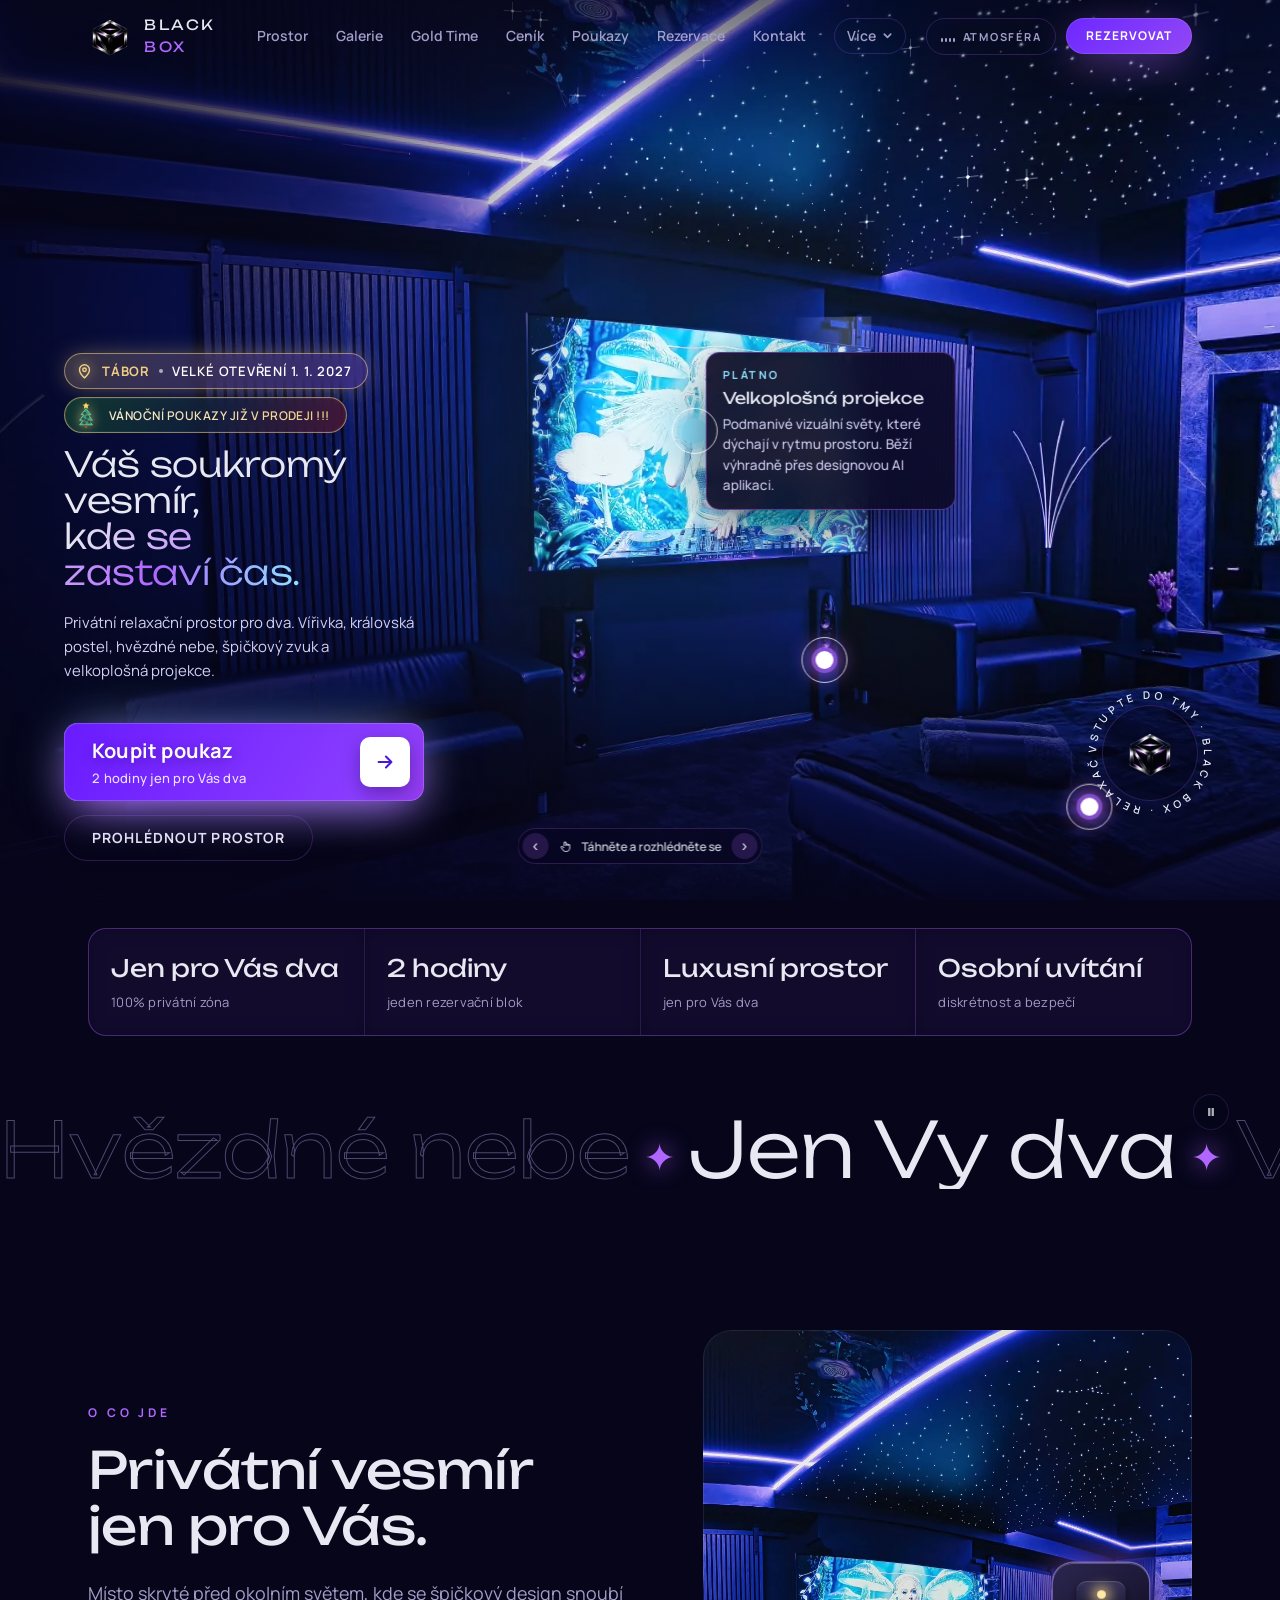
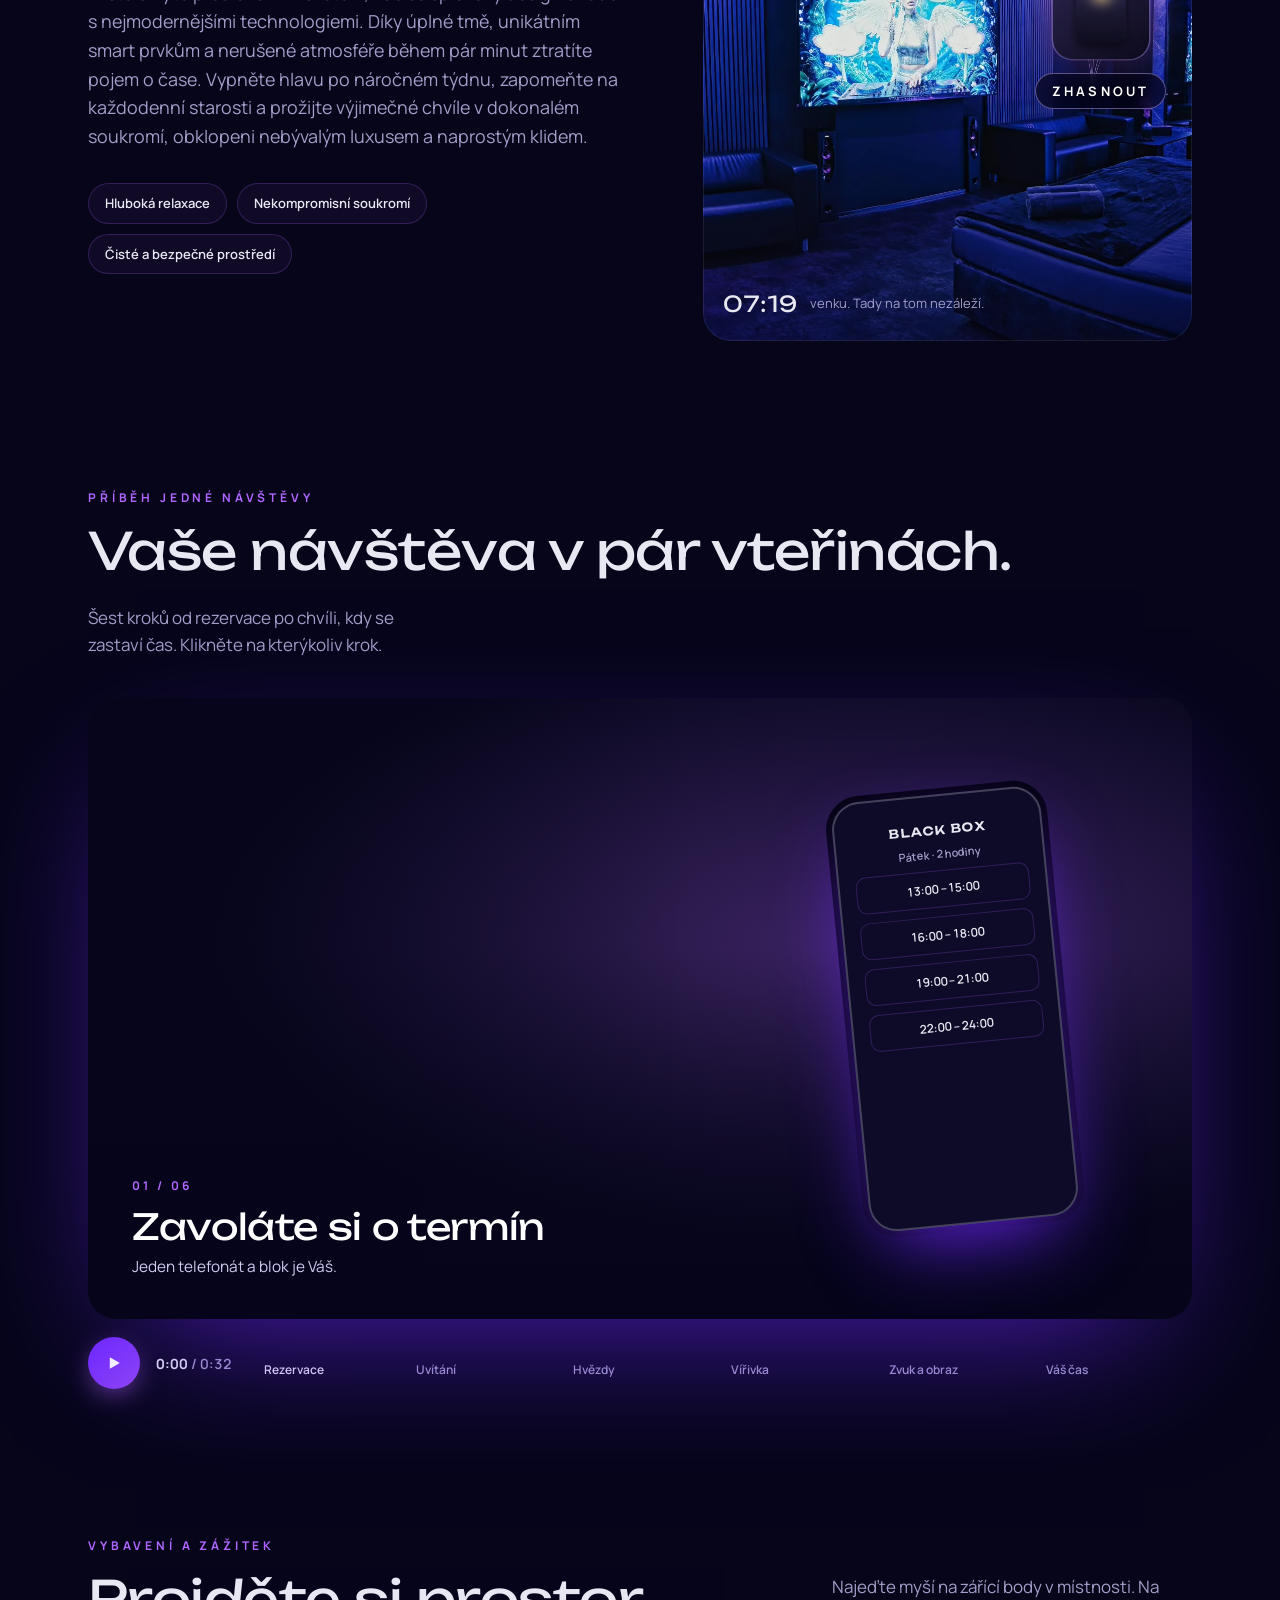
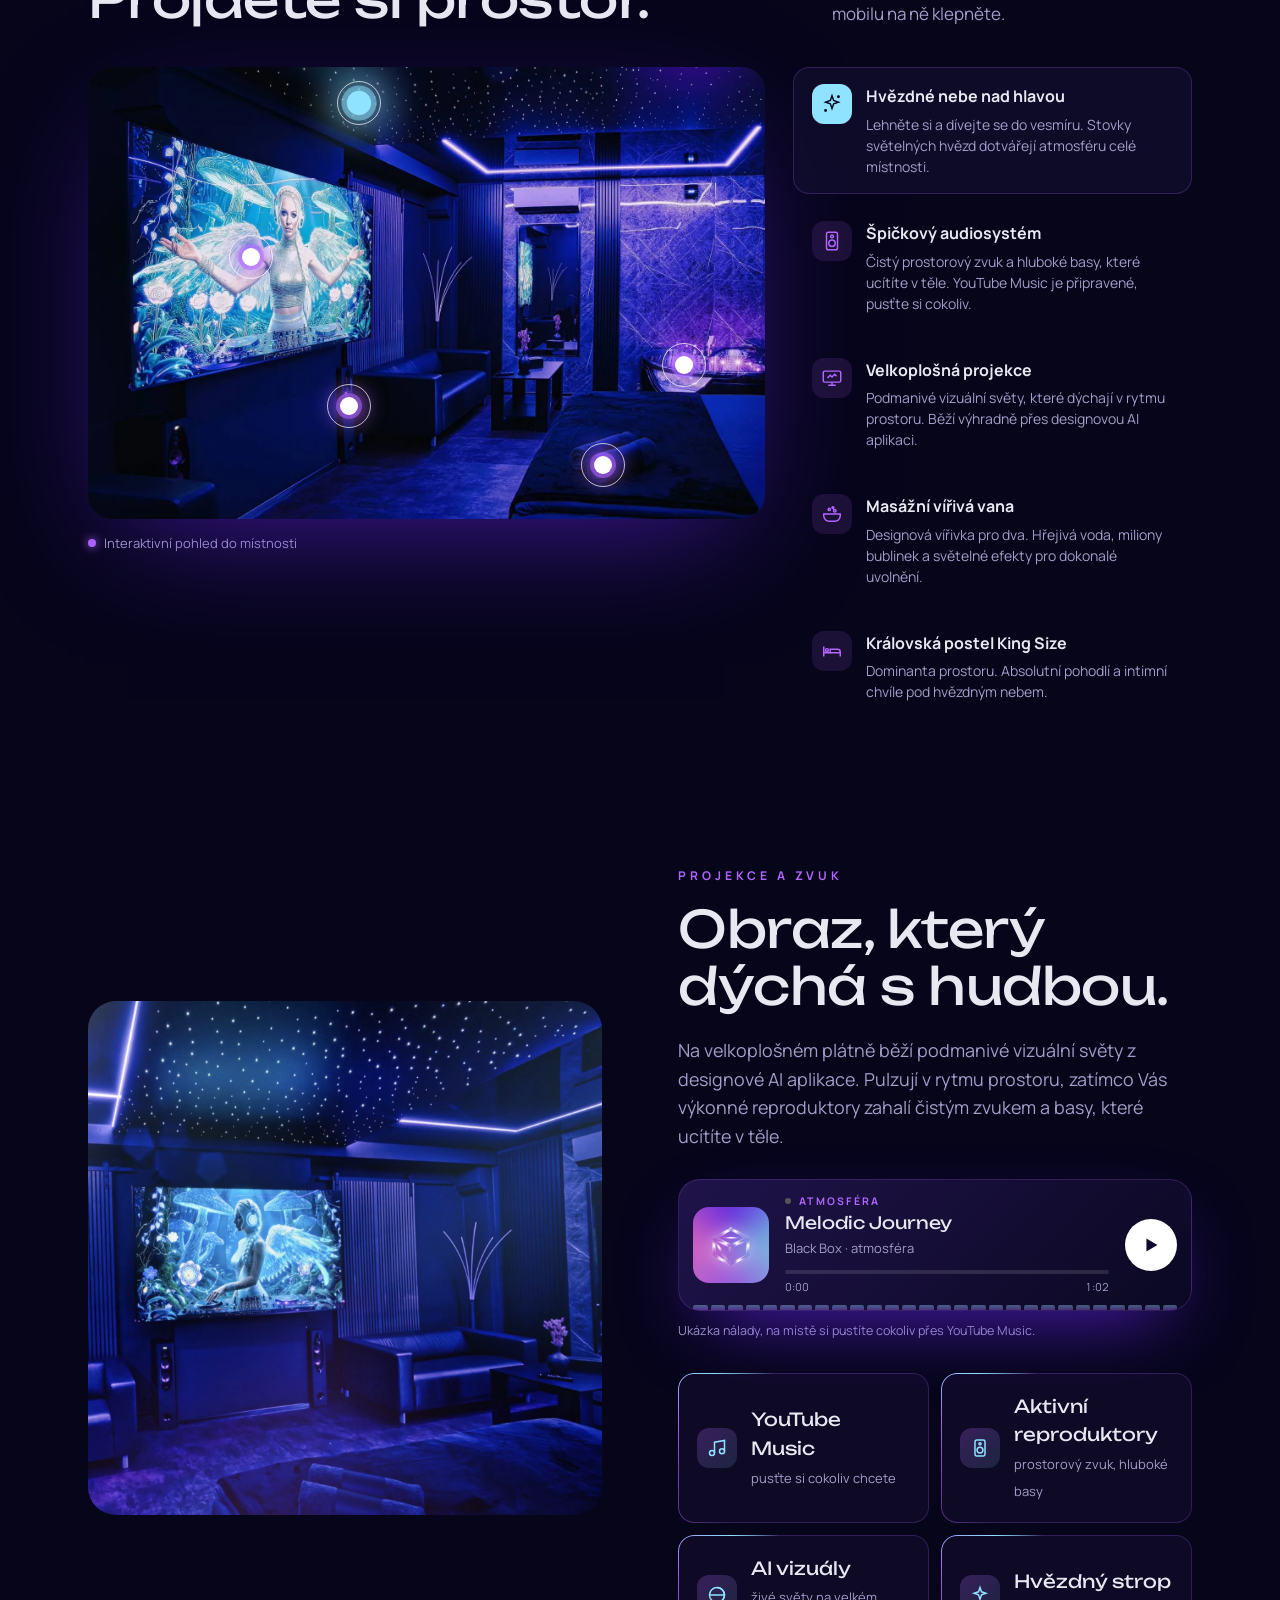
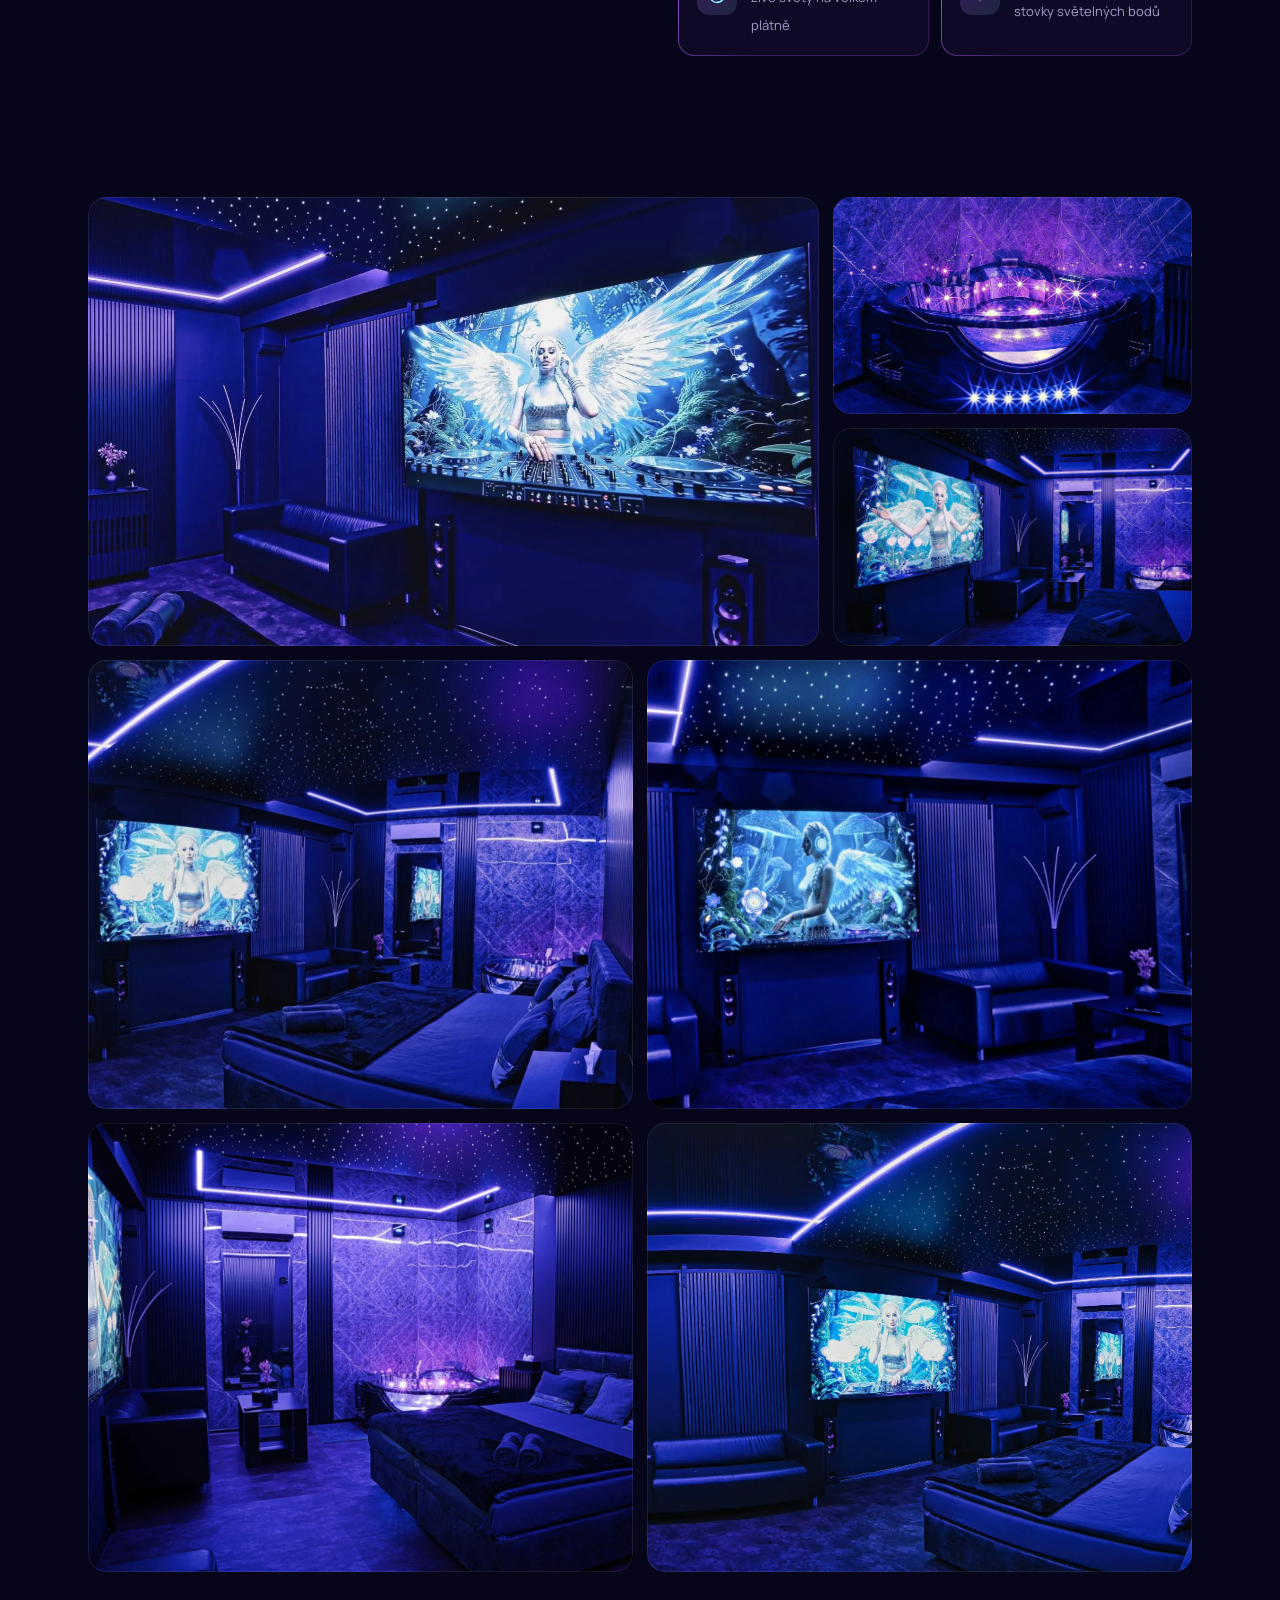
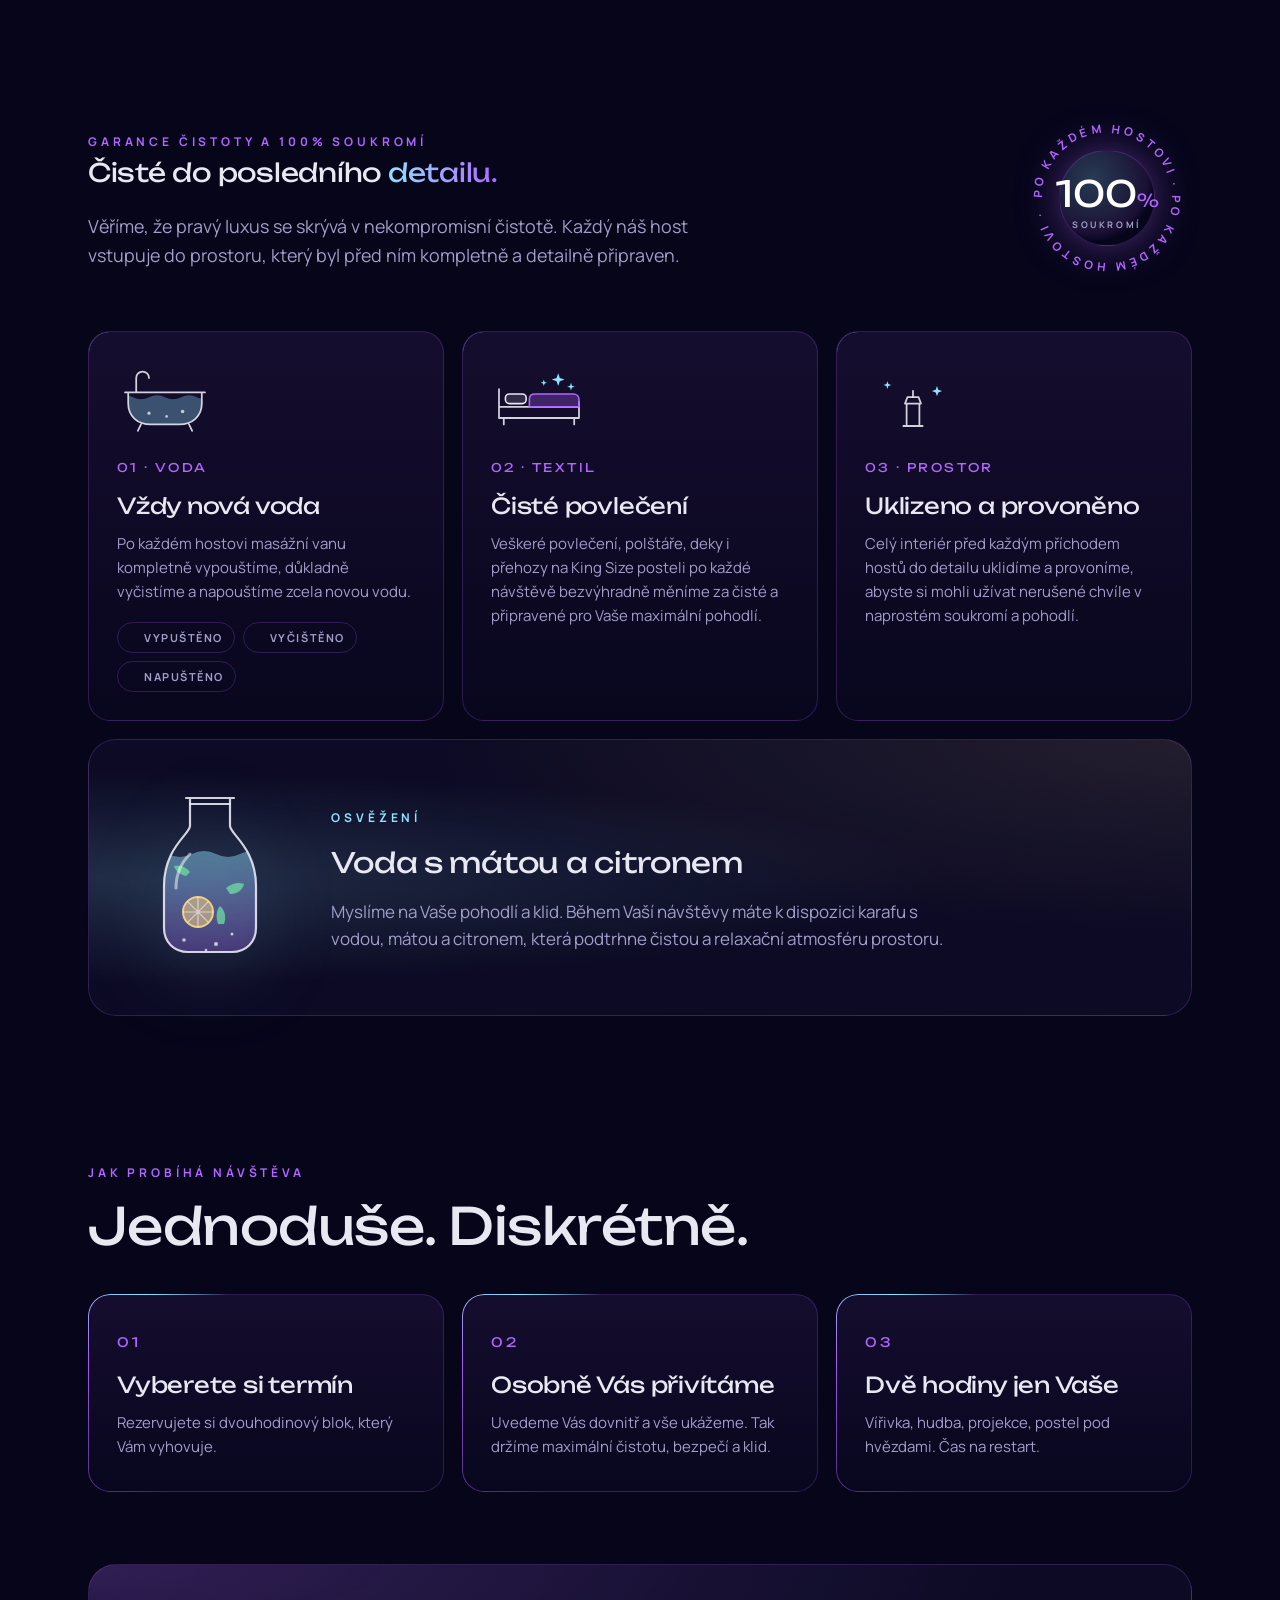
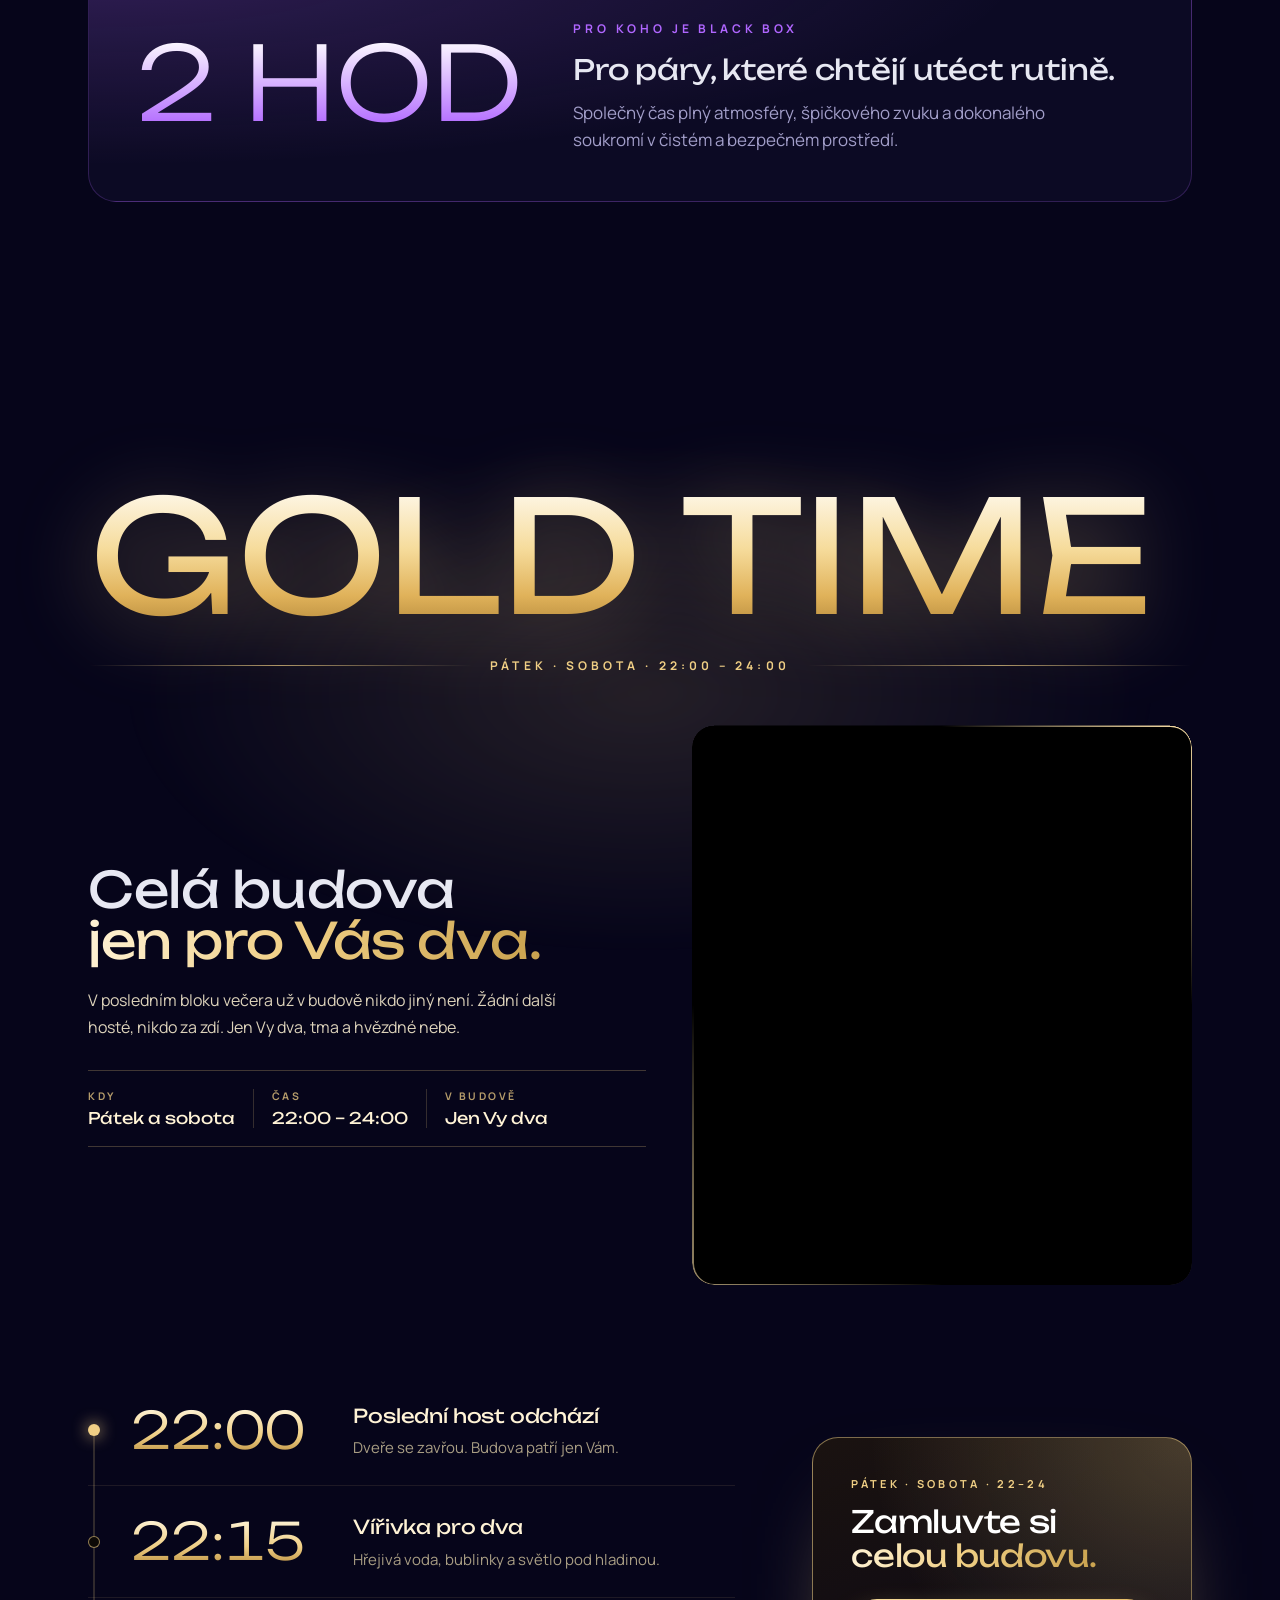
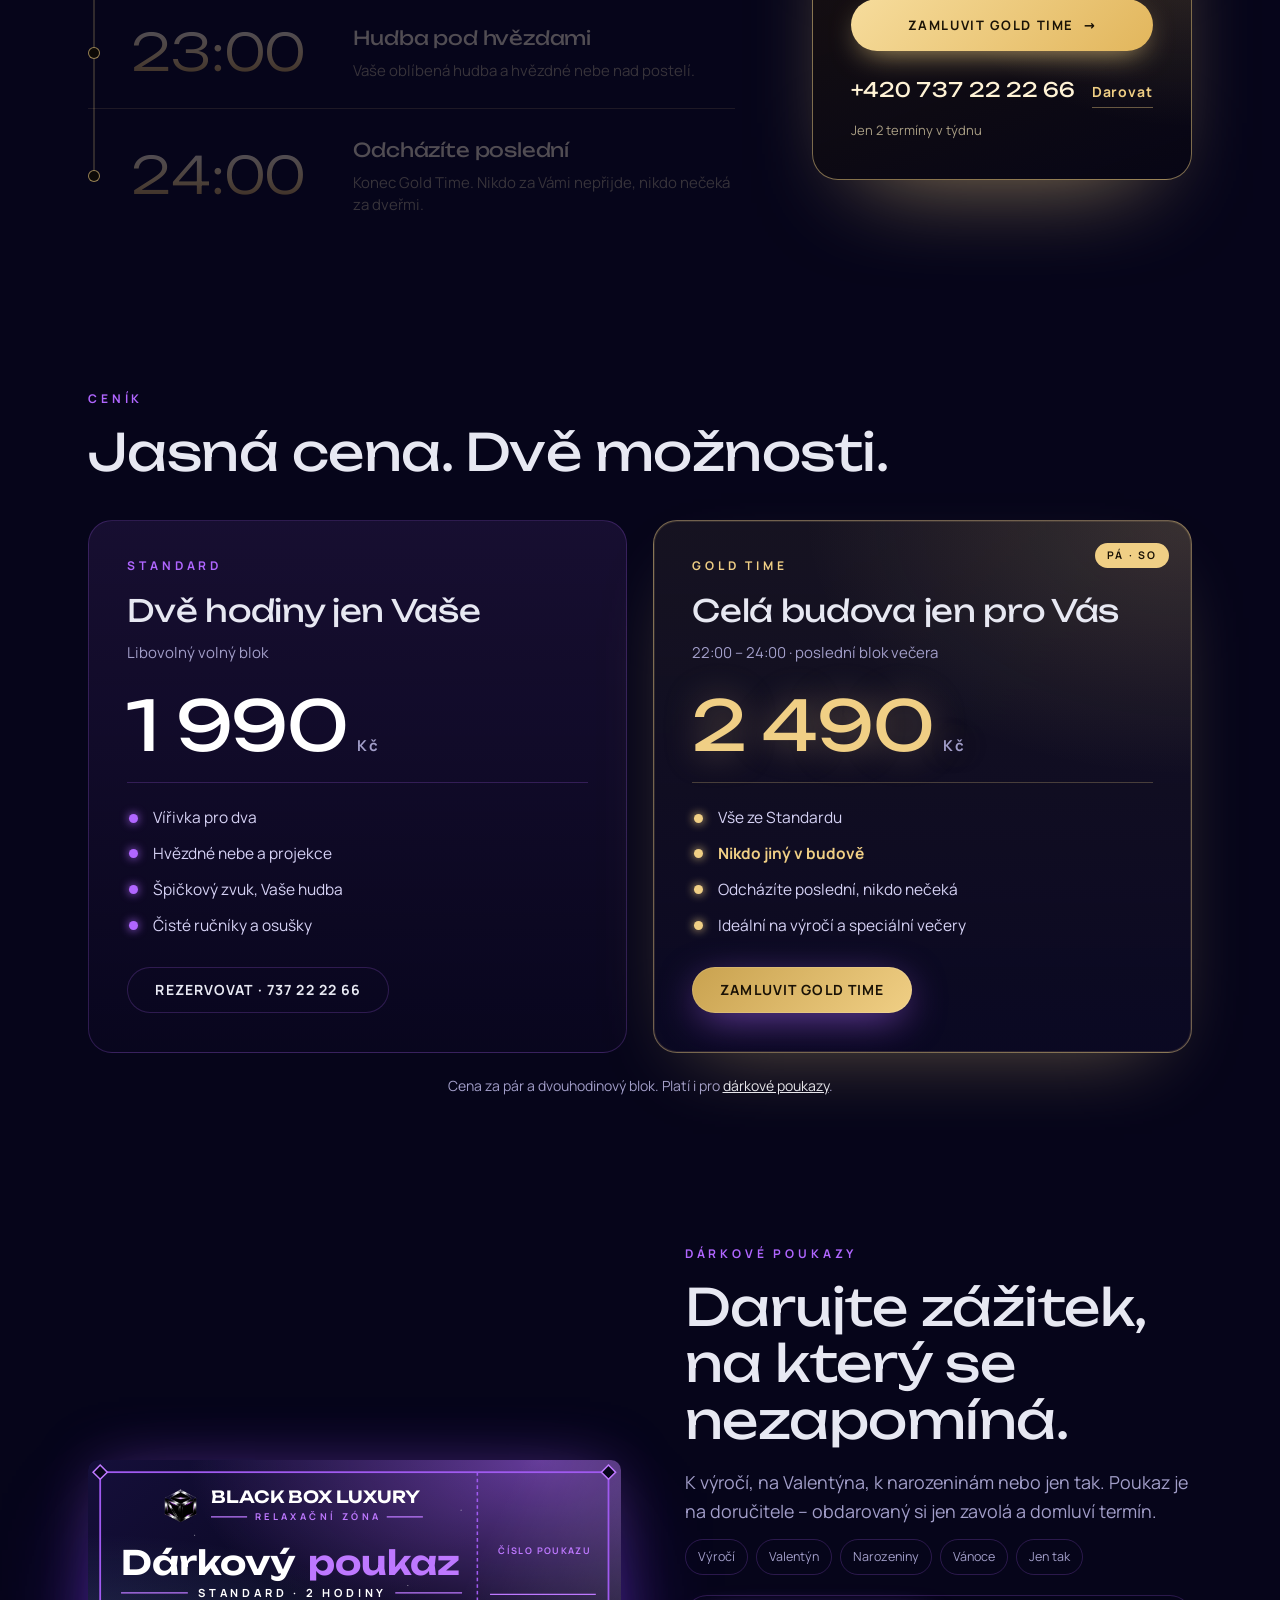
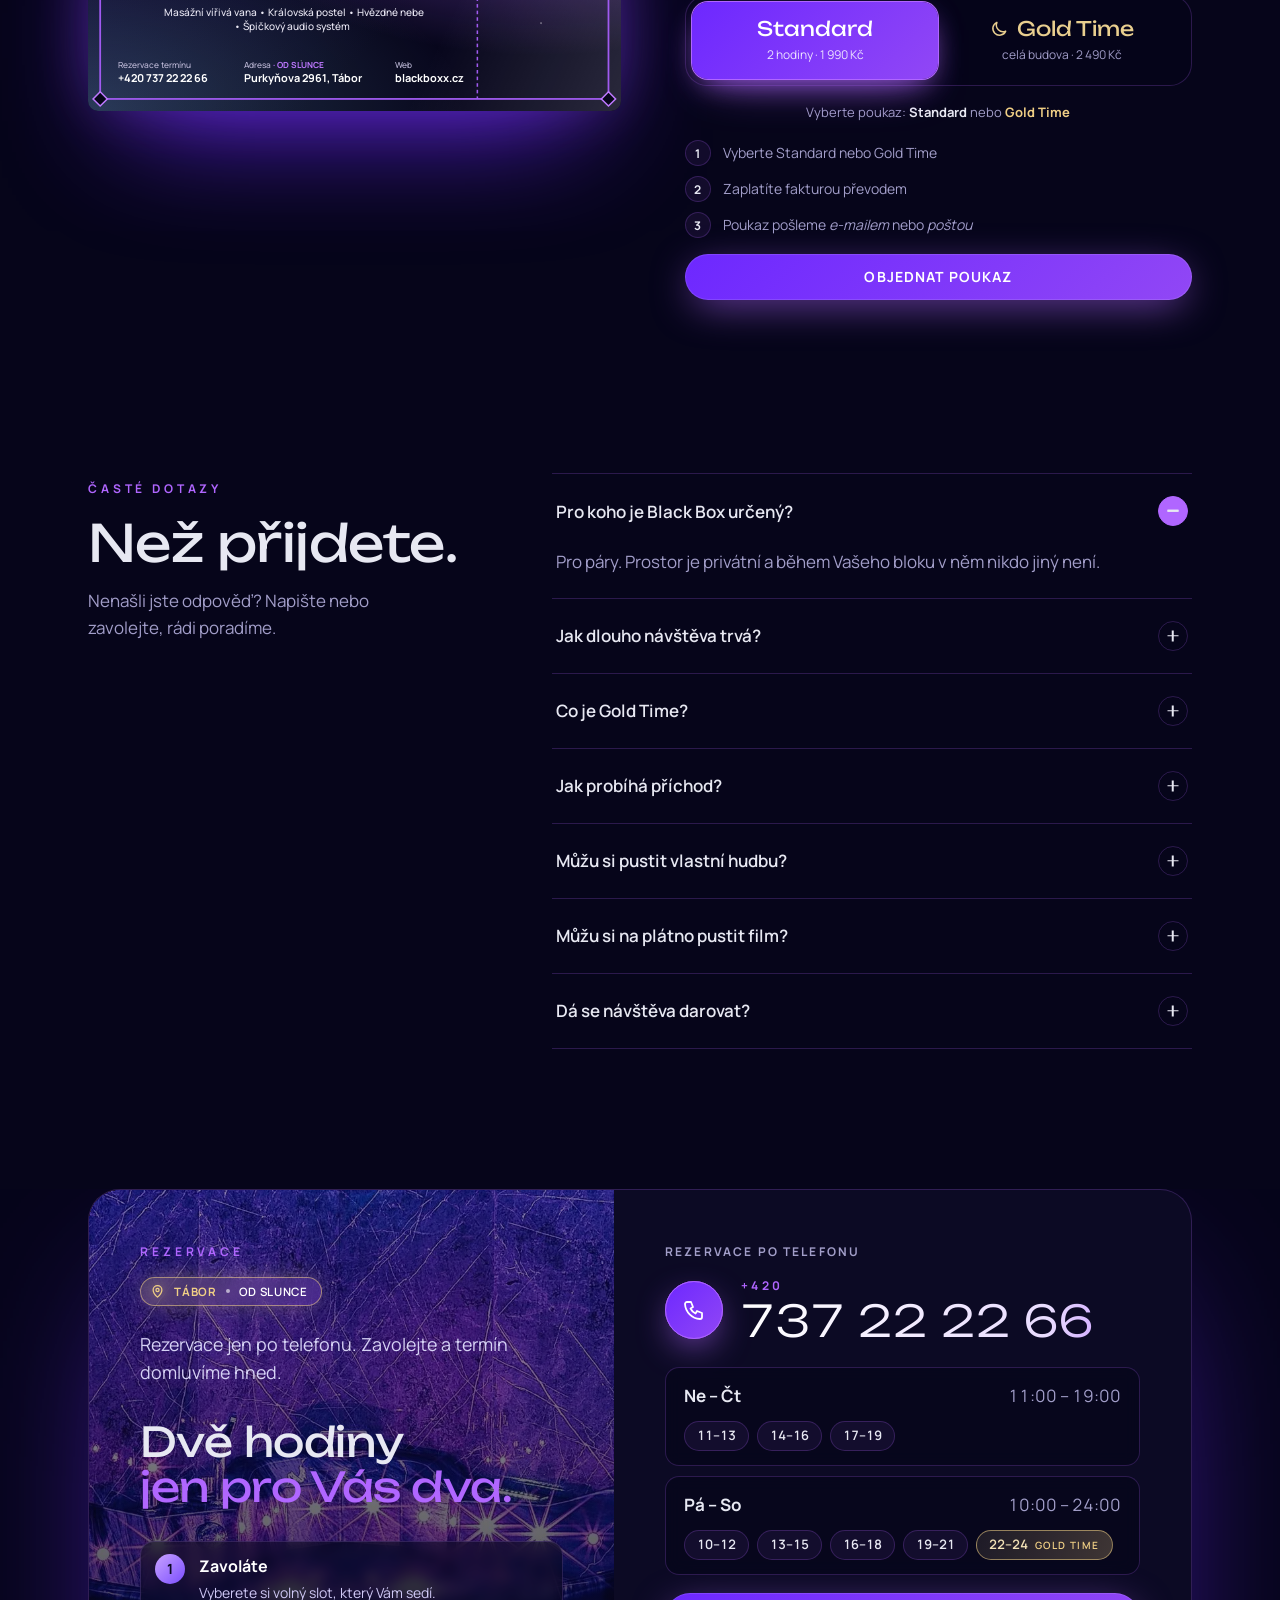
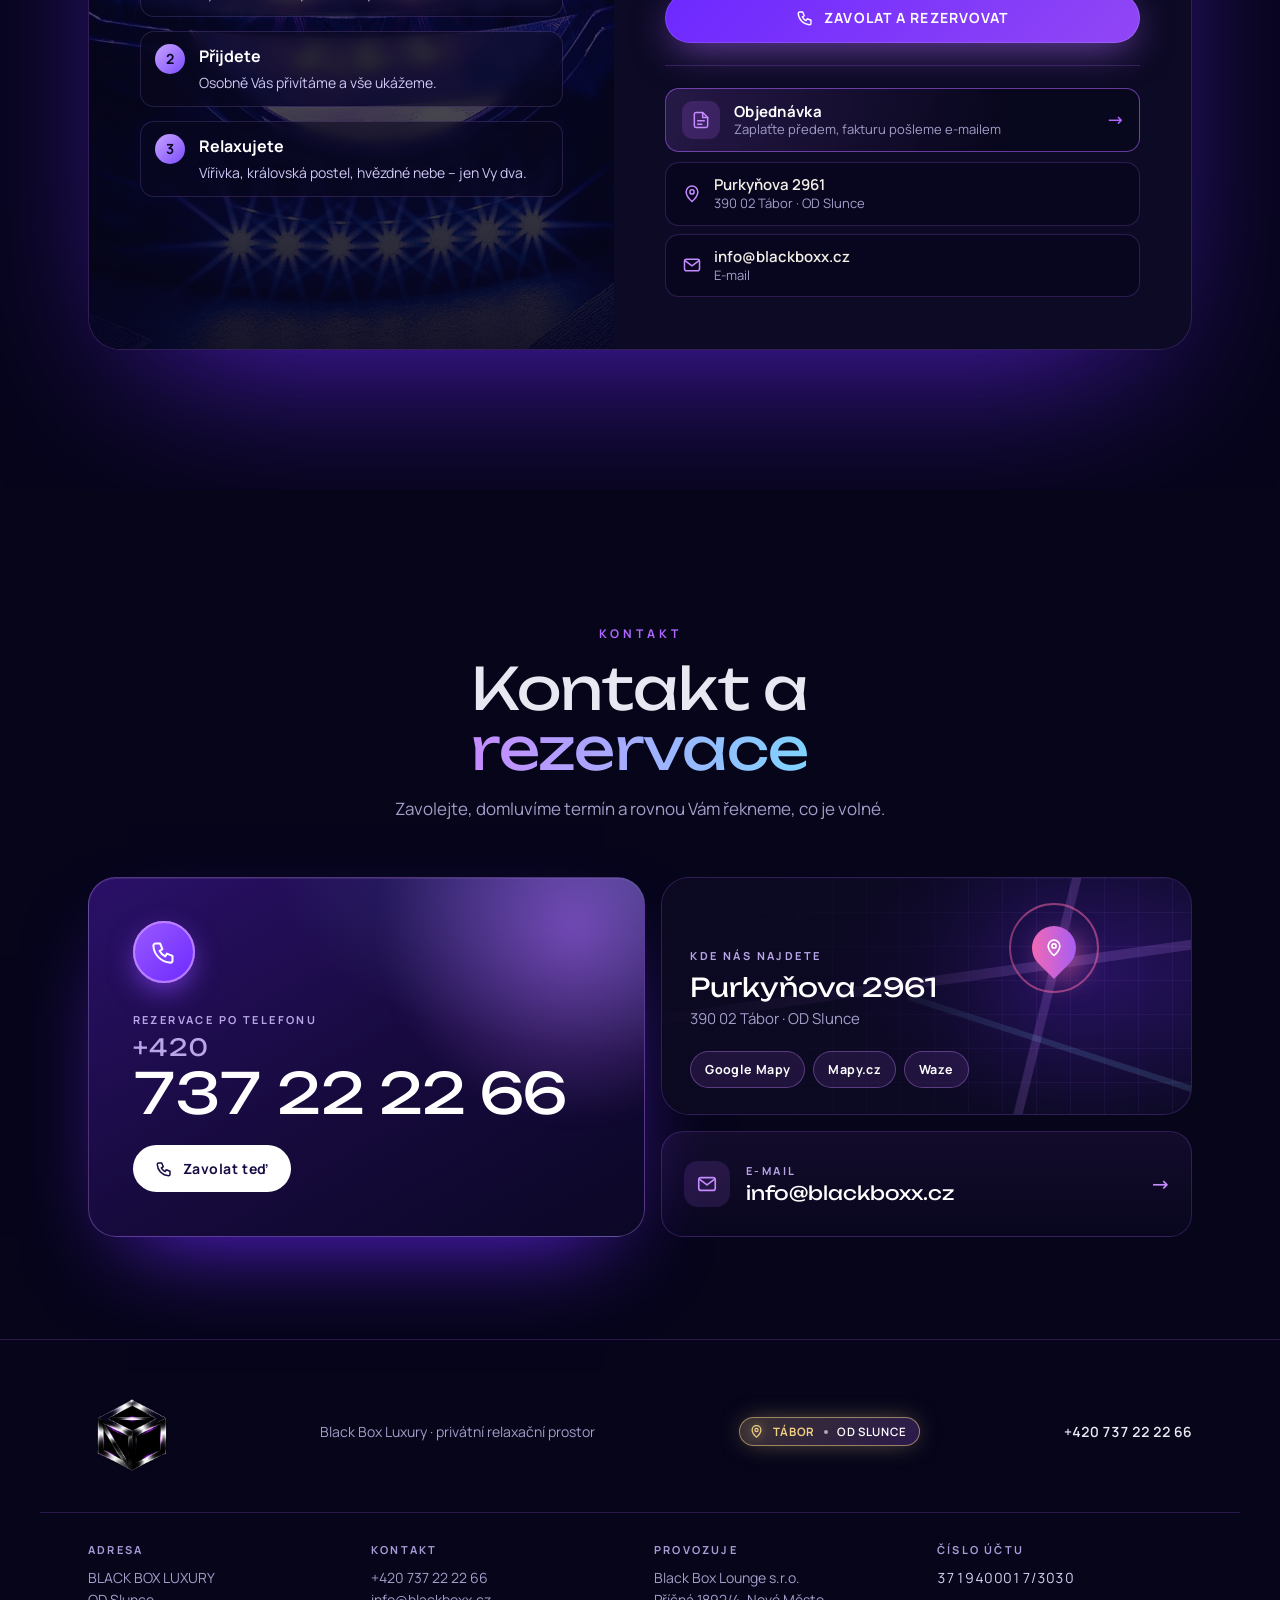
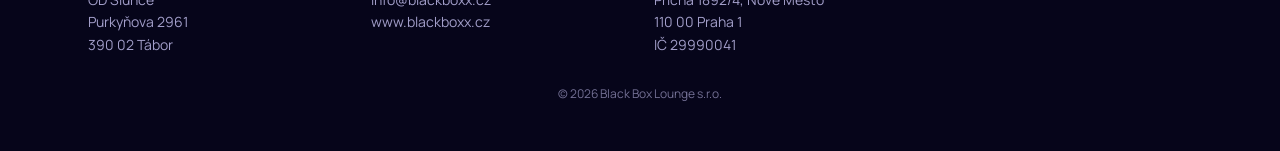
==== commit 9ffc1839: "Hero: tlačítko Koupit poukaz (#poukazy); Ceník: nastavitelná splatnost faktury Co-Authored-By: Claud" ====
--- a/dev/index.html
+++ b/dev/index.html
@@ -107,7 +107,7 @@
         <h1><span class="l">Váš soukromý vesmír,</span><span class="l"><em>kde se zastaví čas.</em></span></h1>
         <p class="lead">Privátní relaxační prostor pro dva. Vířivka, královská postel, hvězdné nebe, špičkový zvuk a velkoplošná projekce.</p>
         <div class="hero-cta">
-          <a class="btn cta-x" href="#rezervace"><span class="cx-t"><b>Rezervovat zážitek</b><small>2 hodiny jen pro Vás dva</small></span><span class="cx-a" aria-hidden="true"><svg viewBox="0 0 24 24" fill="none" stroke="currentColor" stroke-width="2.2" stroke-linecap="round" stroke-linejoin="round"><path d="M5 12h14M13 6l6 6-6 6"/></svg></span></a>
+          <a class="btn cta-x" href="#poukazy"><span class="cx-t"><b>Koupit poukaz</b><small>2 hodiny jen pro Vás dva</small></span><span class="cx-a" aria-hidden="true"><svg viewBox="0 0 24 24" fill="none" stroke="currentColor" stroke-width="2.2" stroke-linecap="round" stroke-linejoin="round"><path d="M5 12h14M13 6l6 6-6 6"/></svg></span></a>
           <a class="btn ghost" href="#prostor">Prohlédnout prostor</a>
         </div>
       </div>
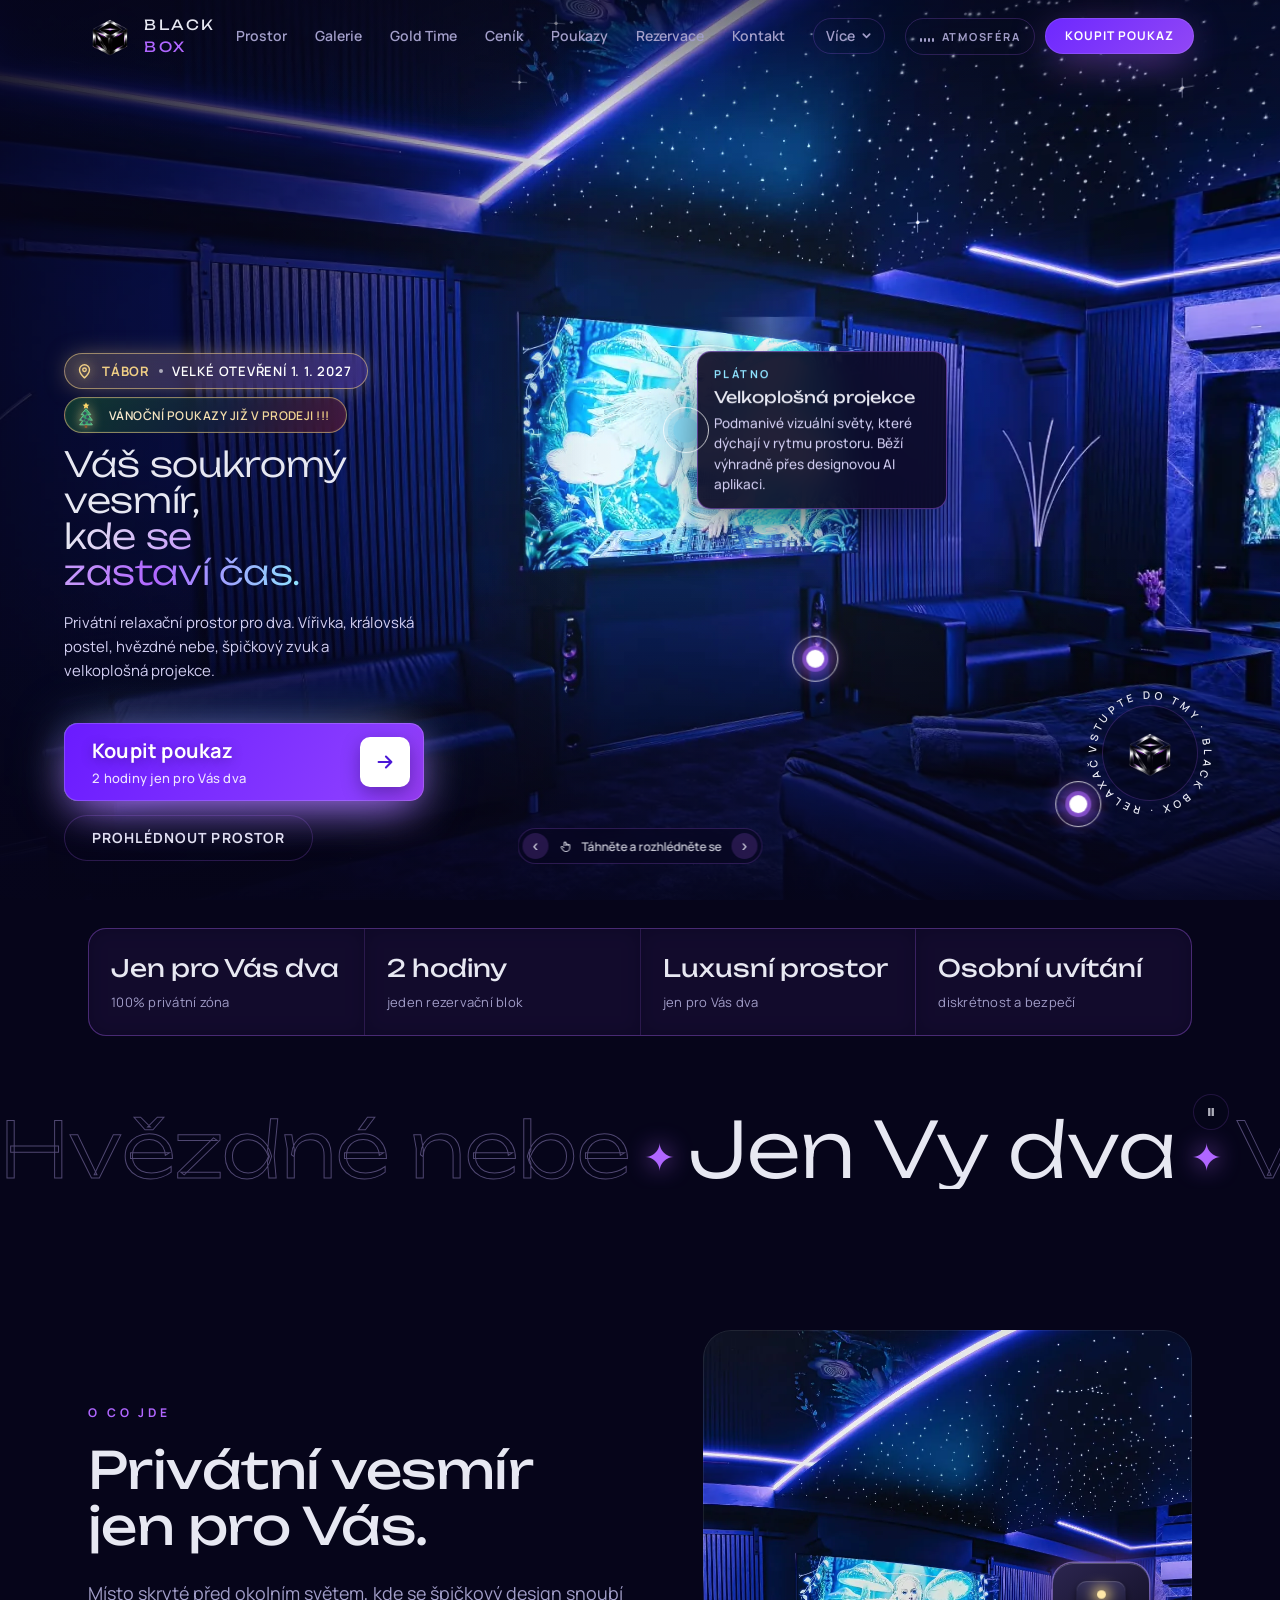
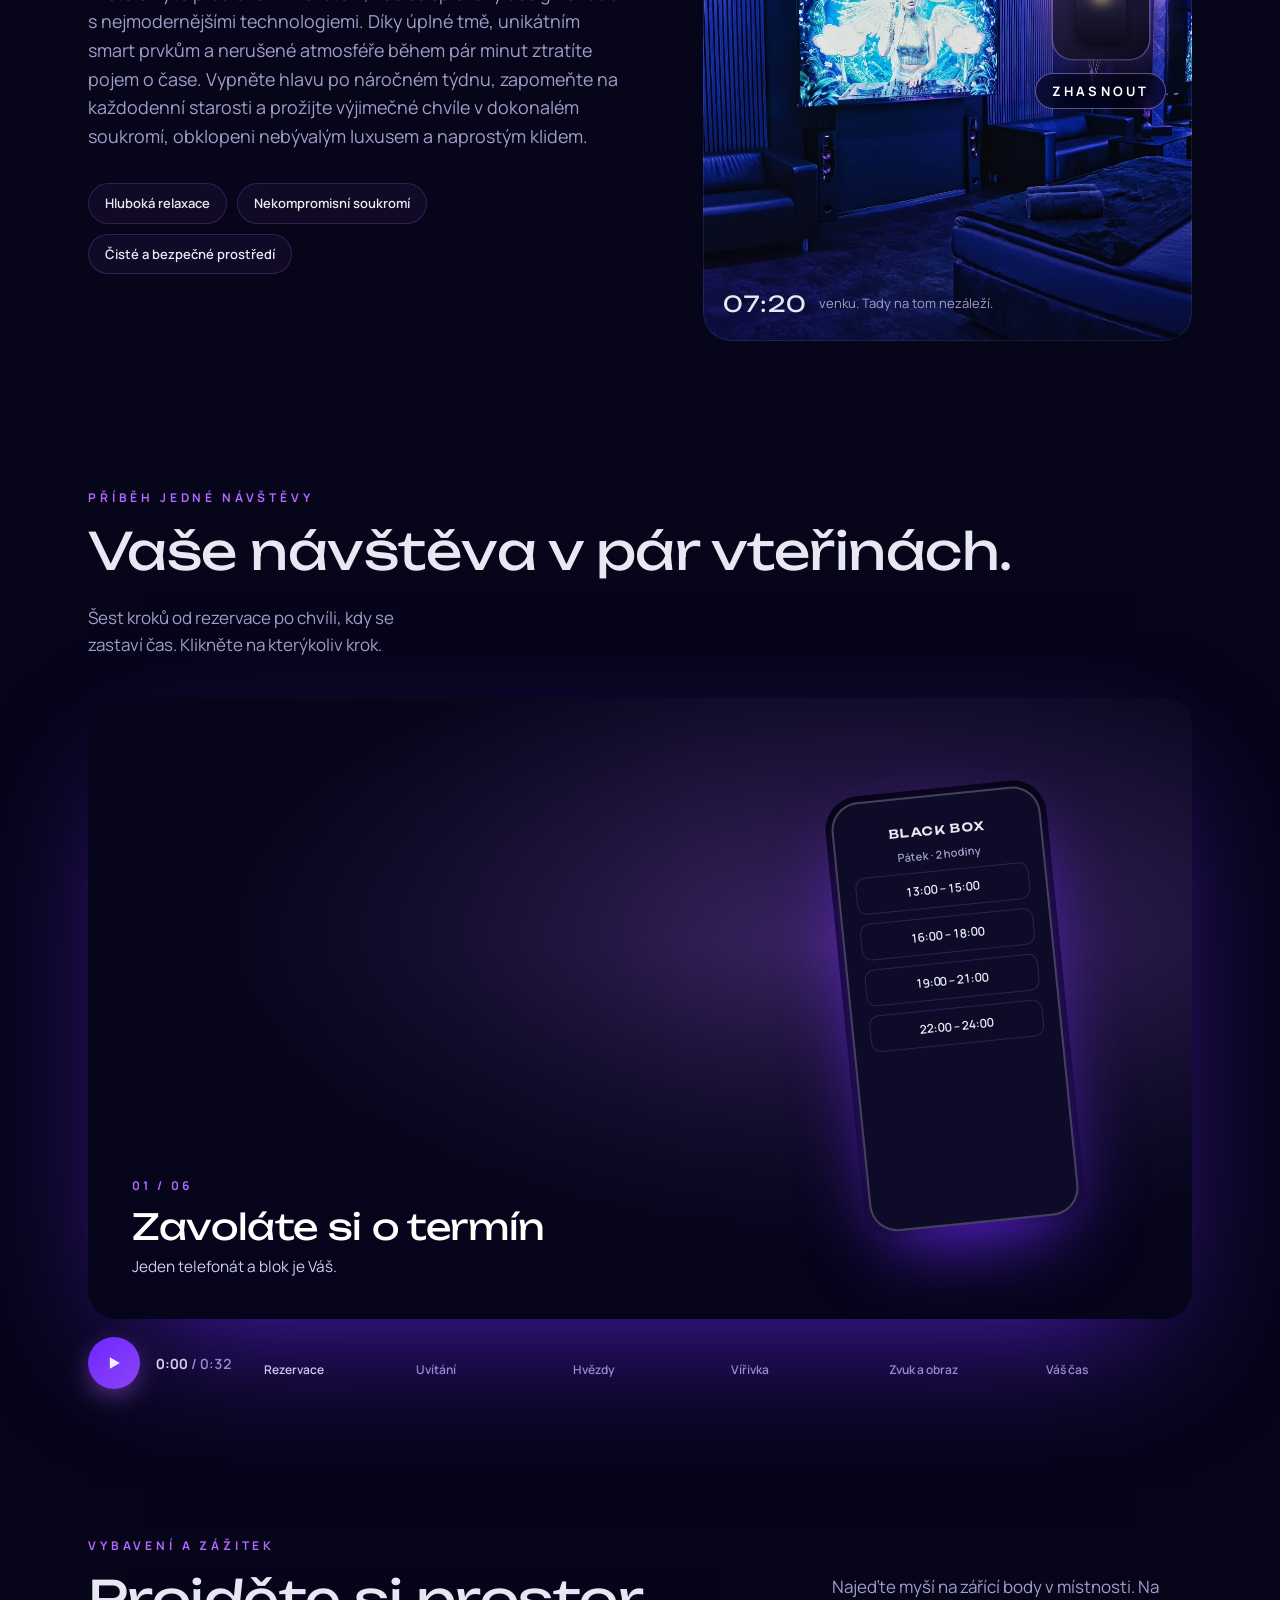
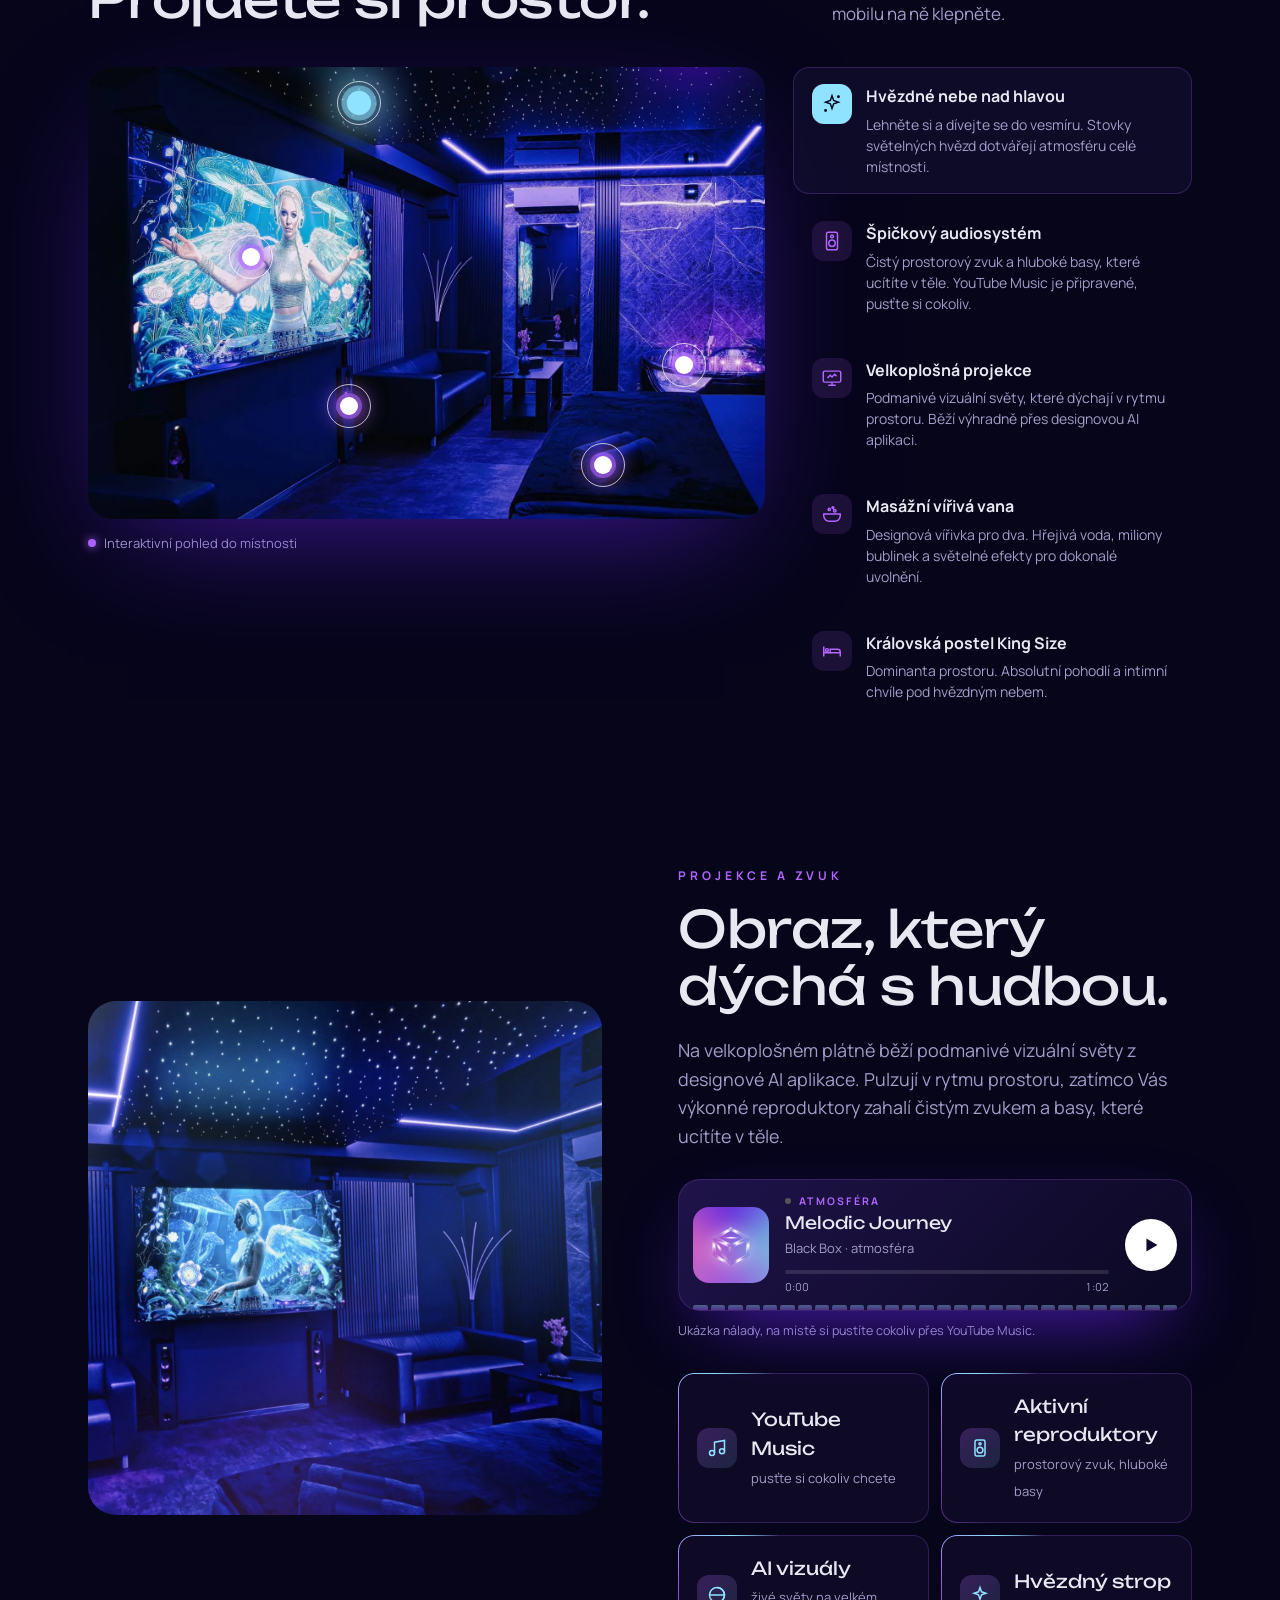
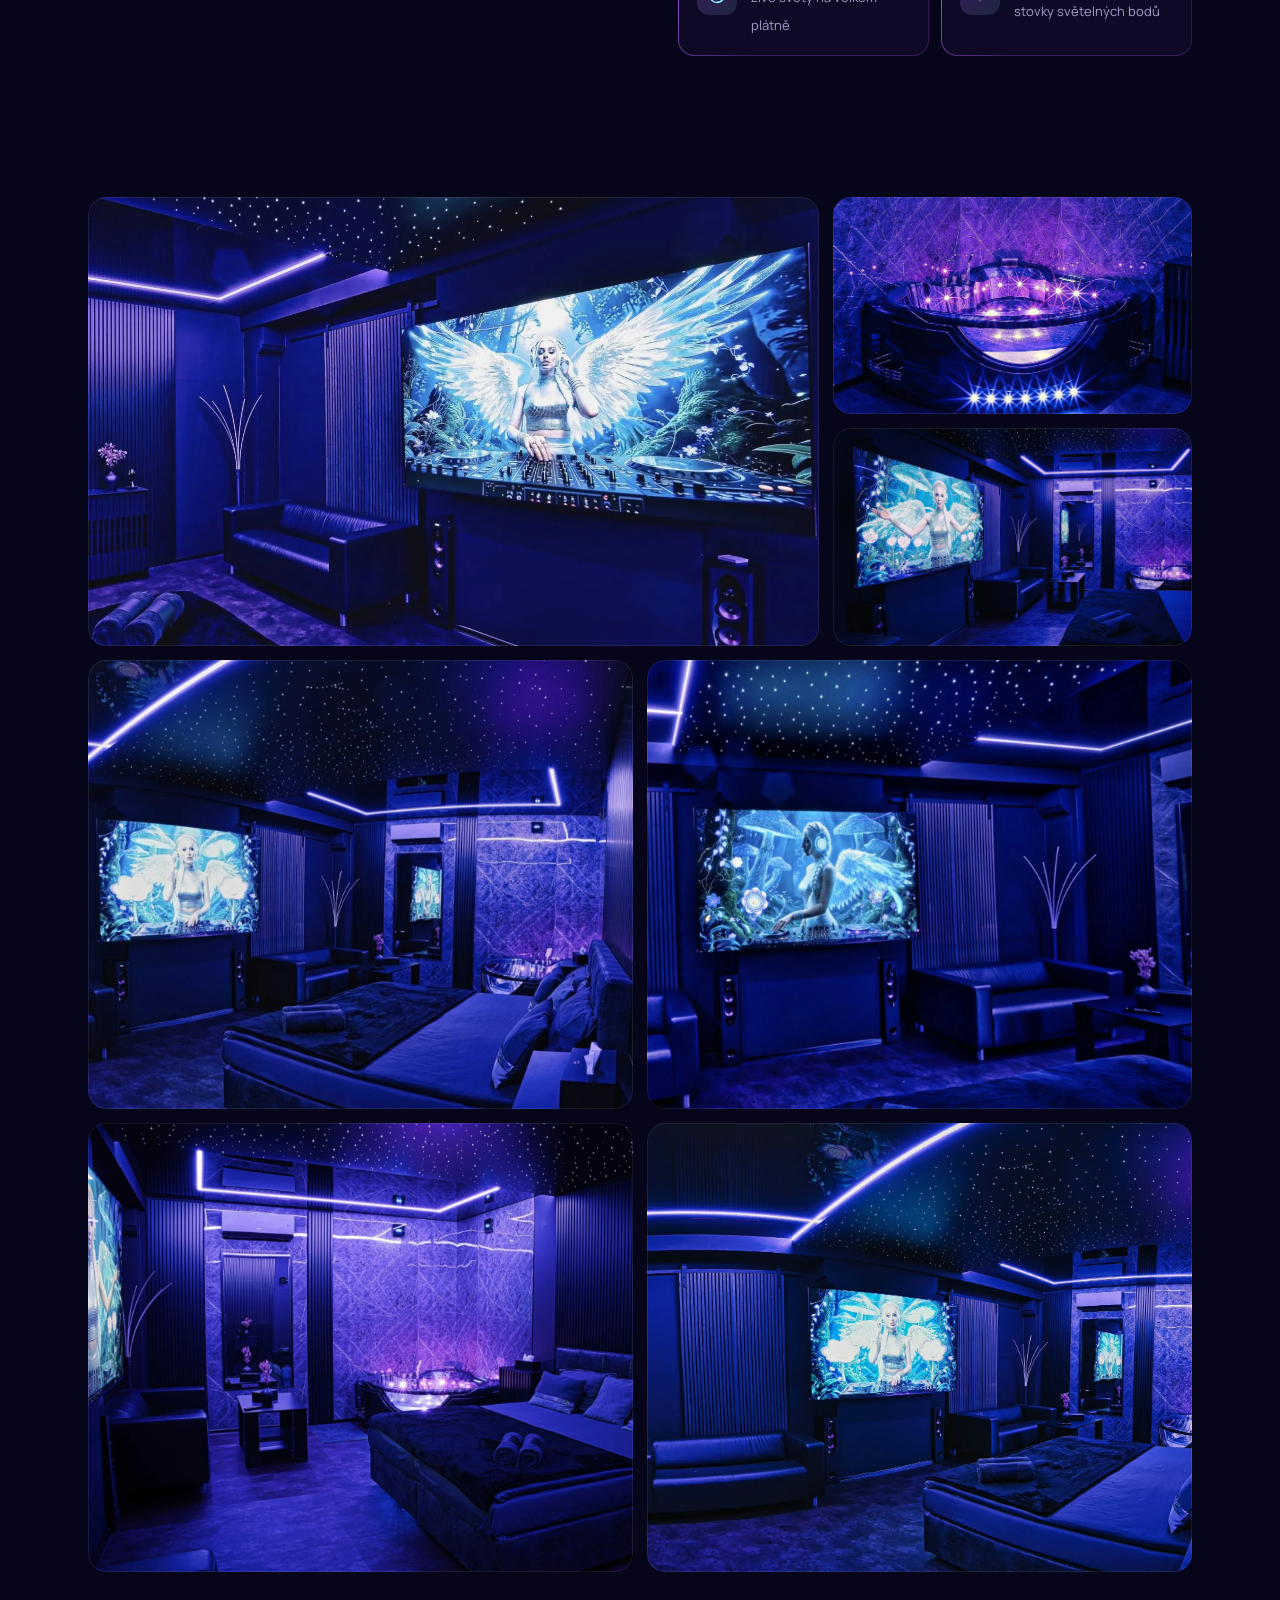
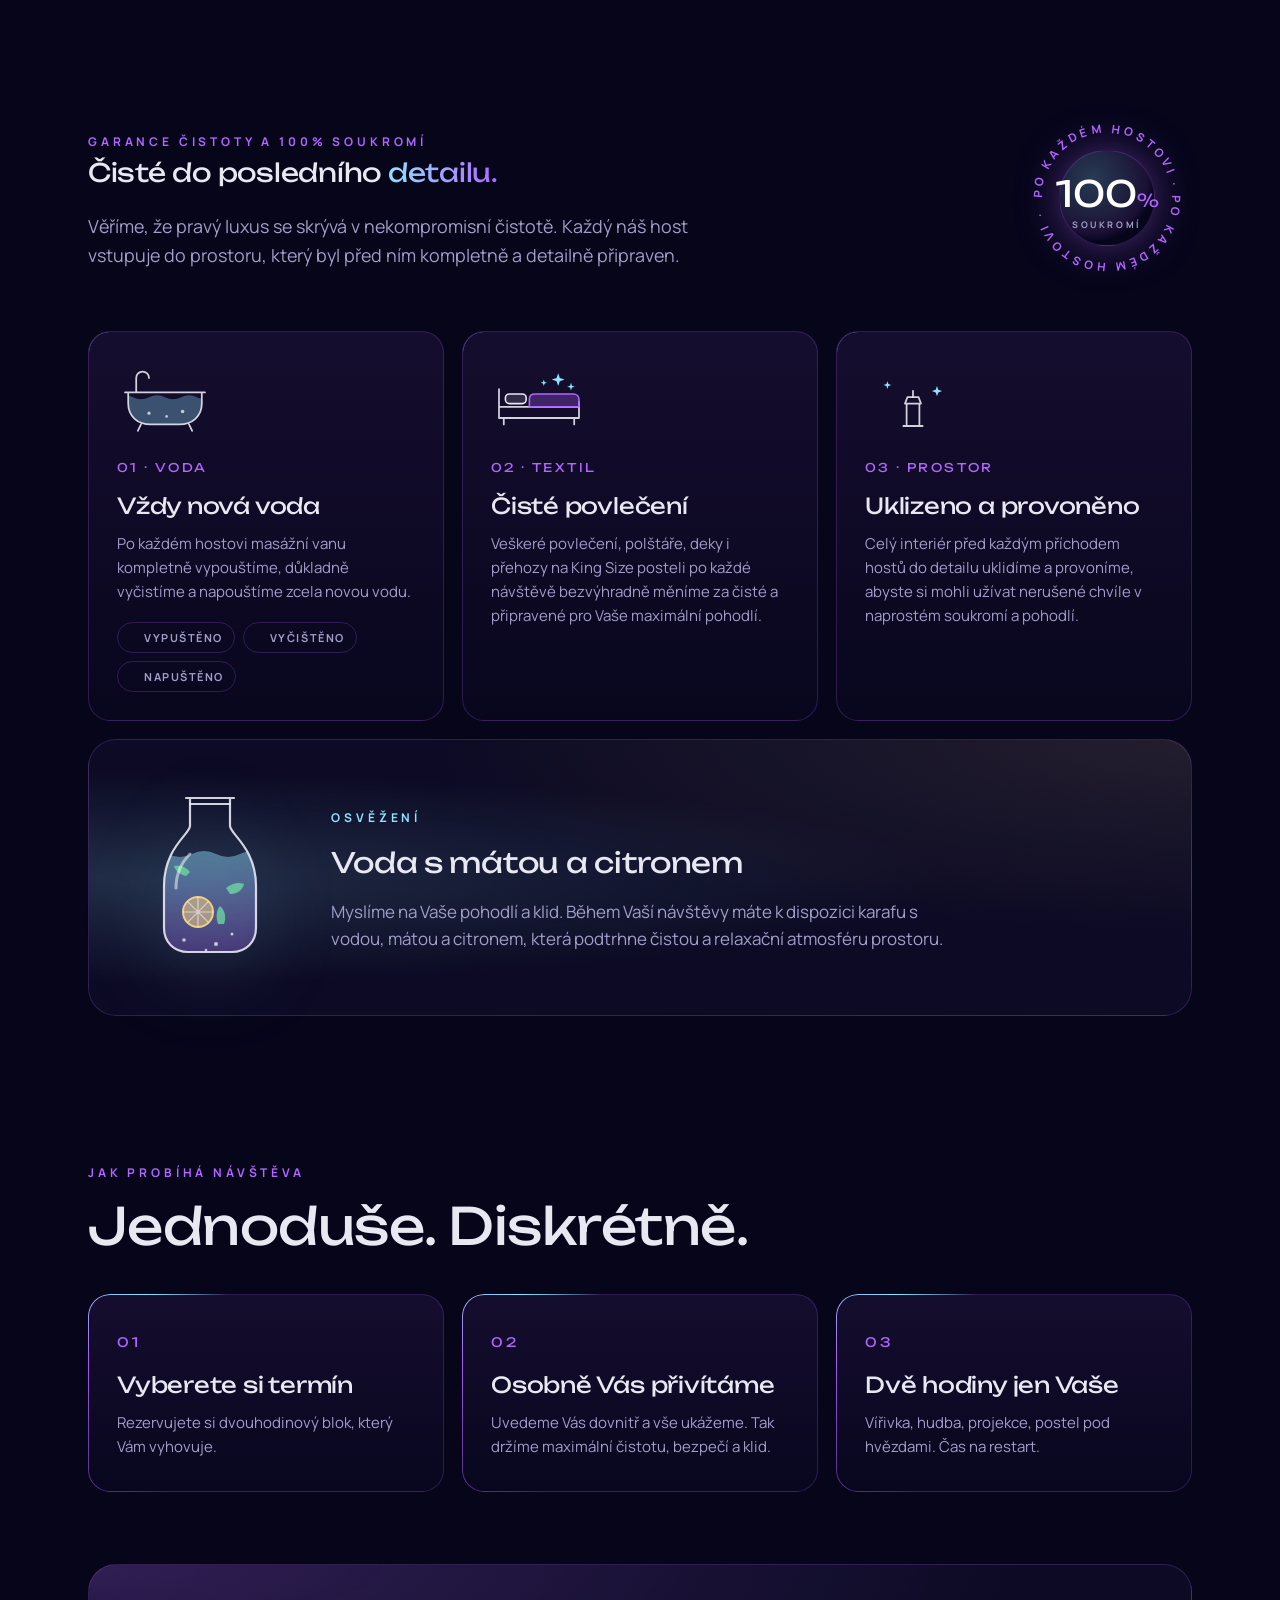
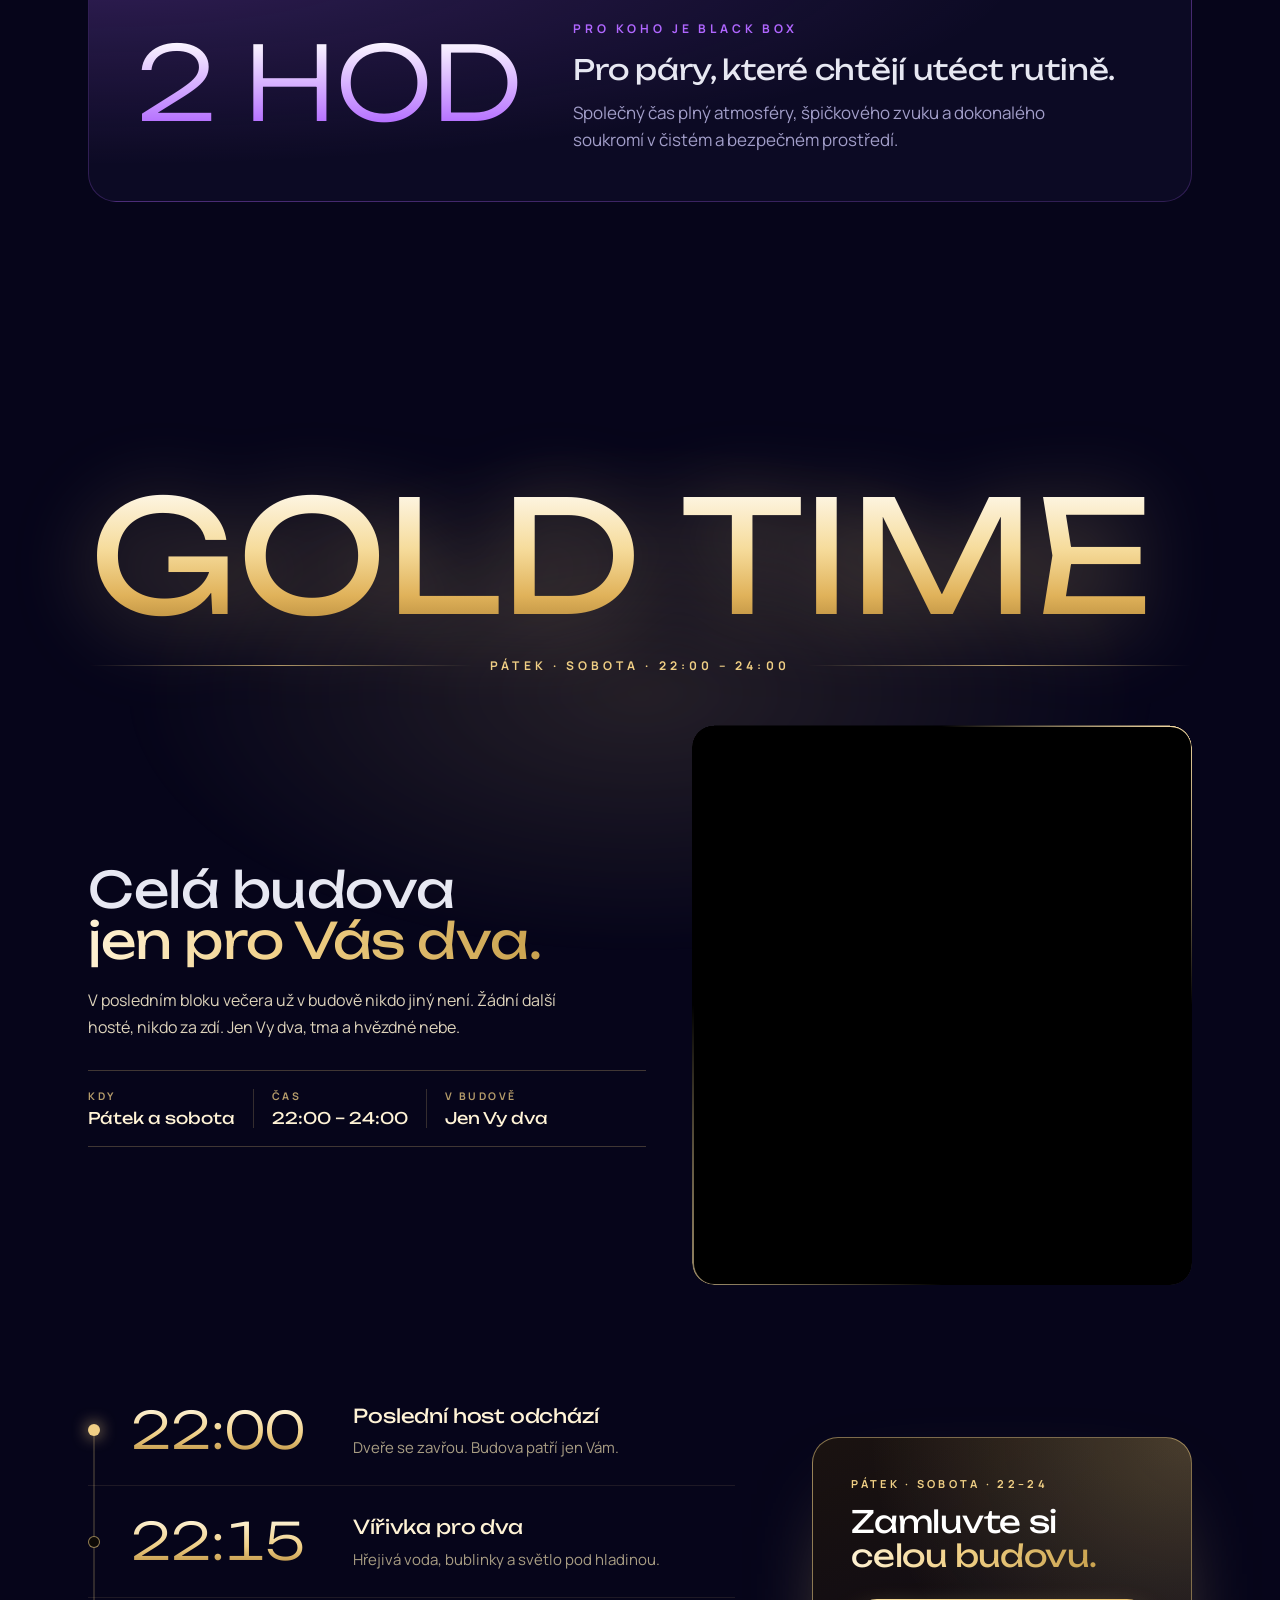
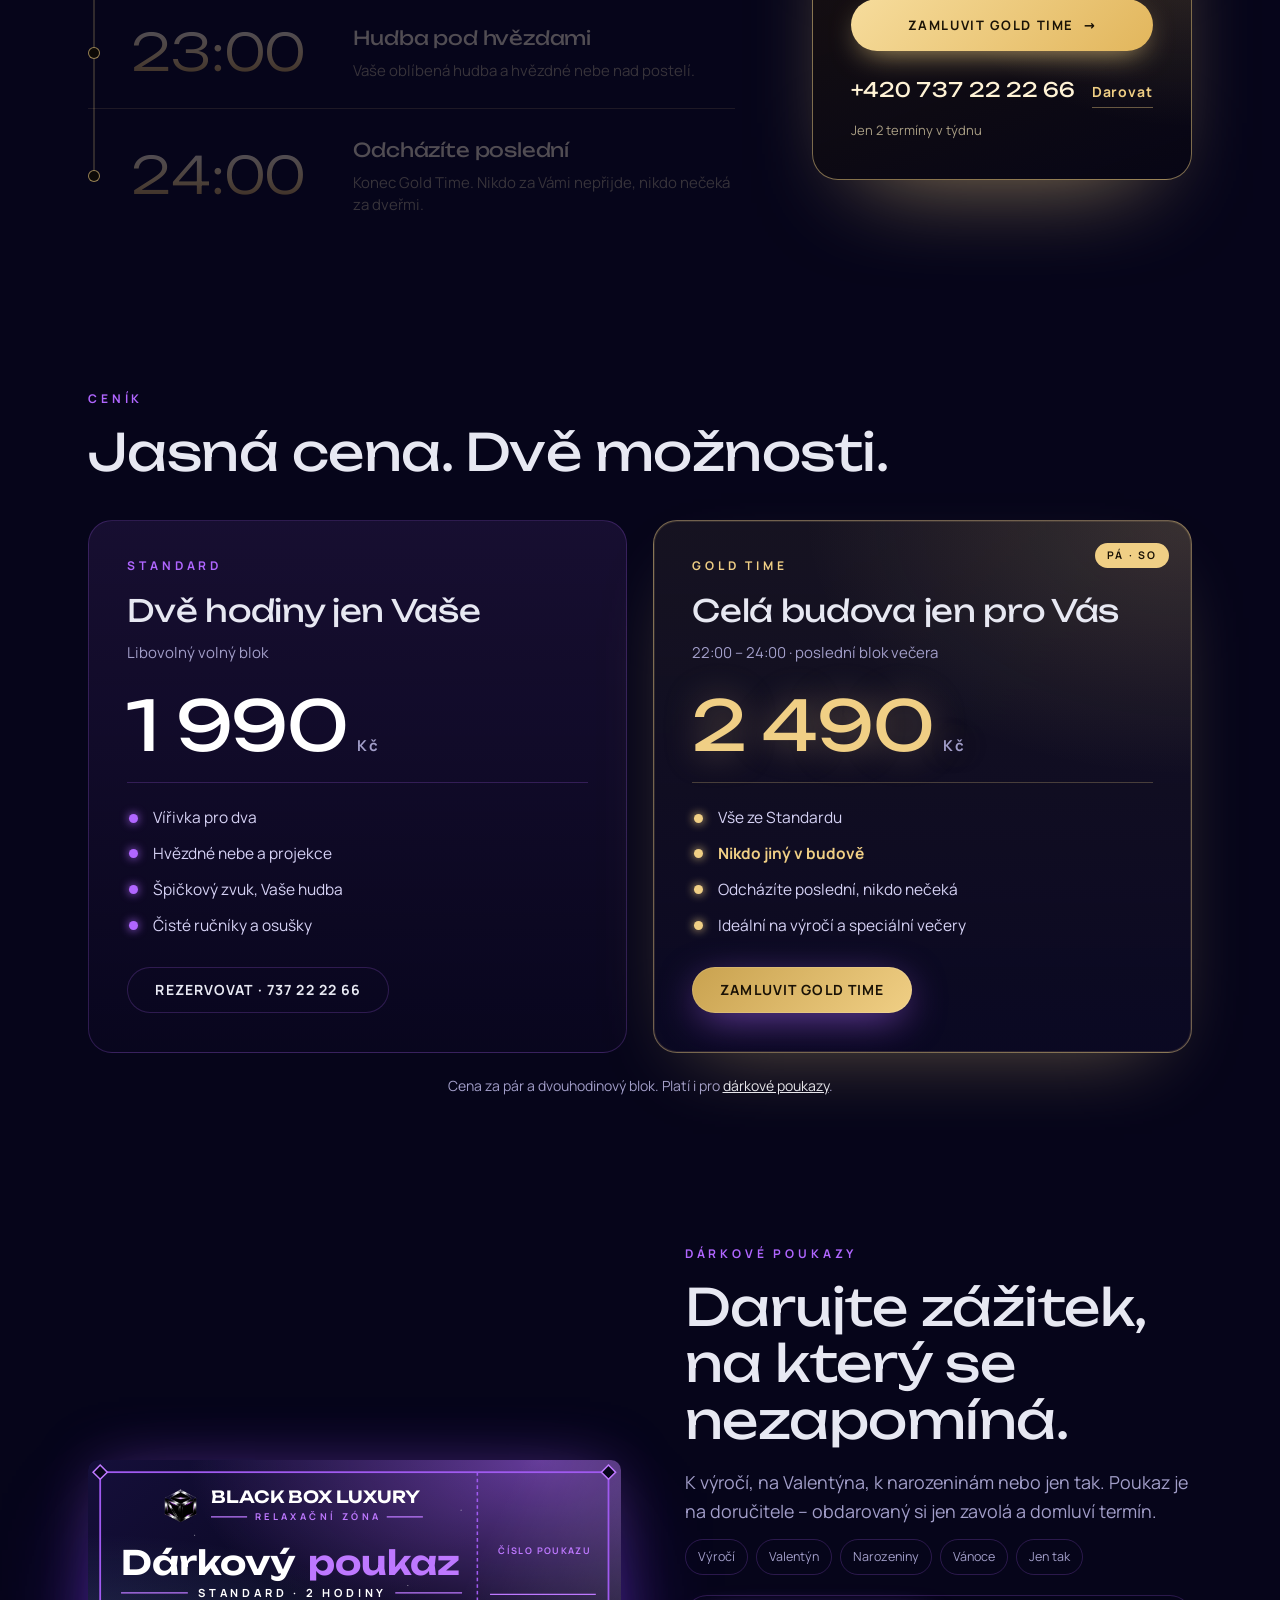
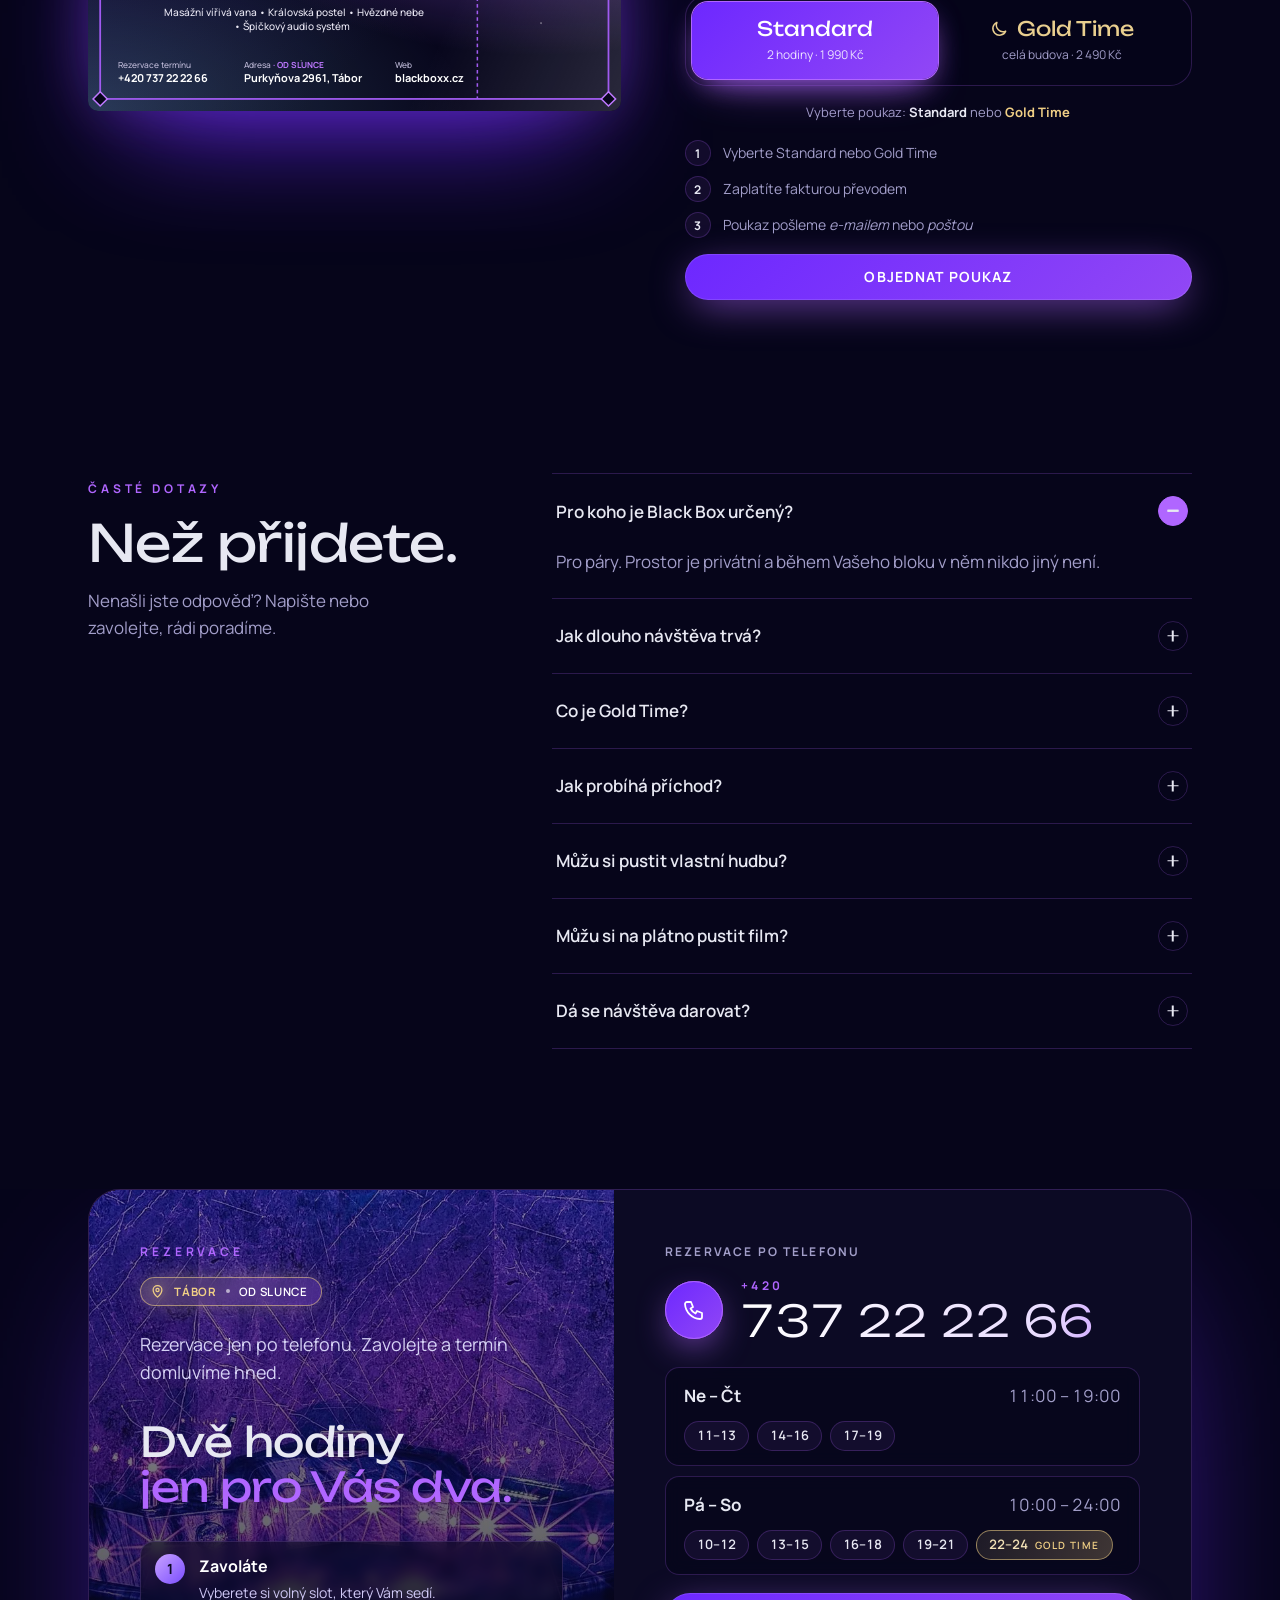
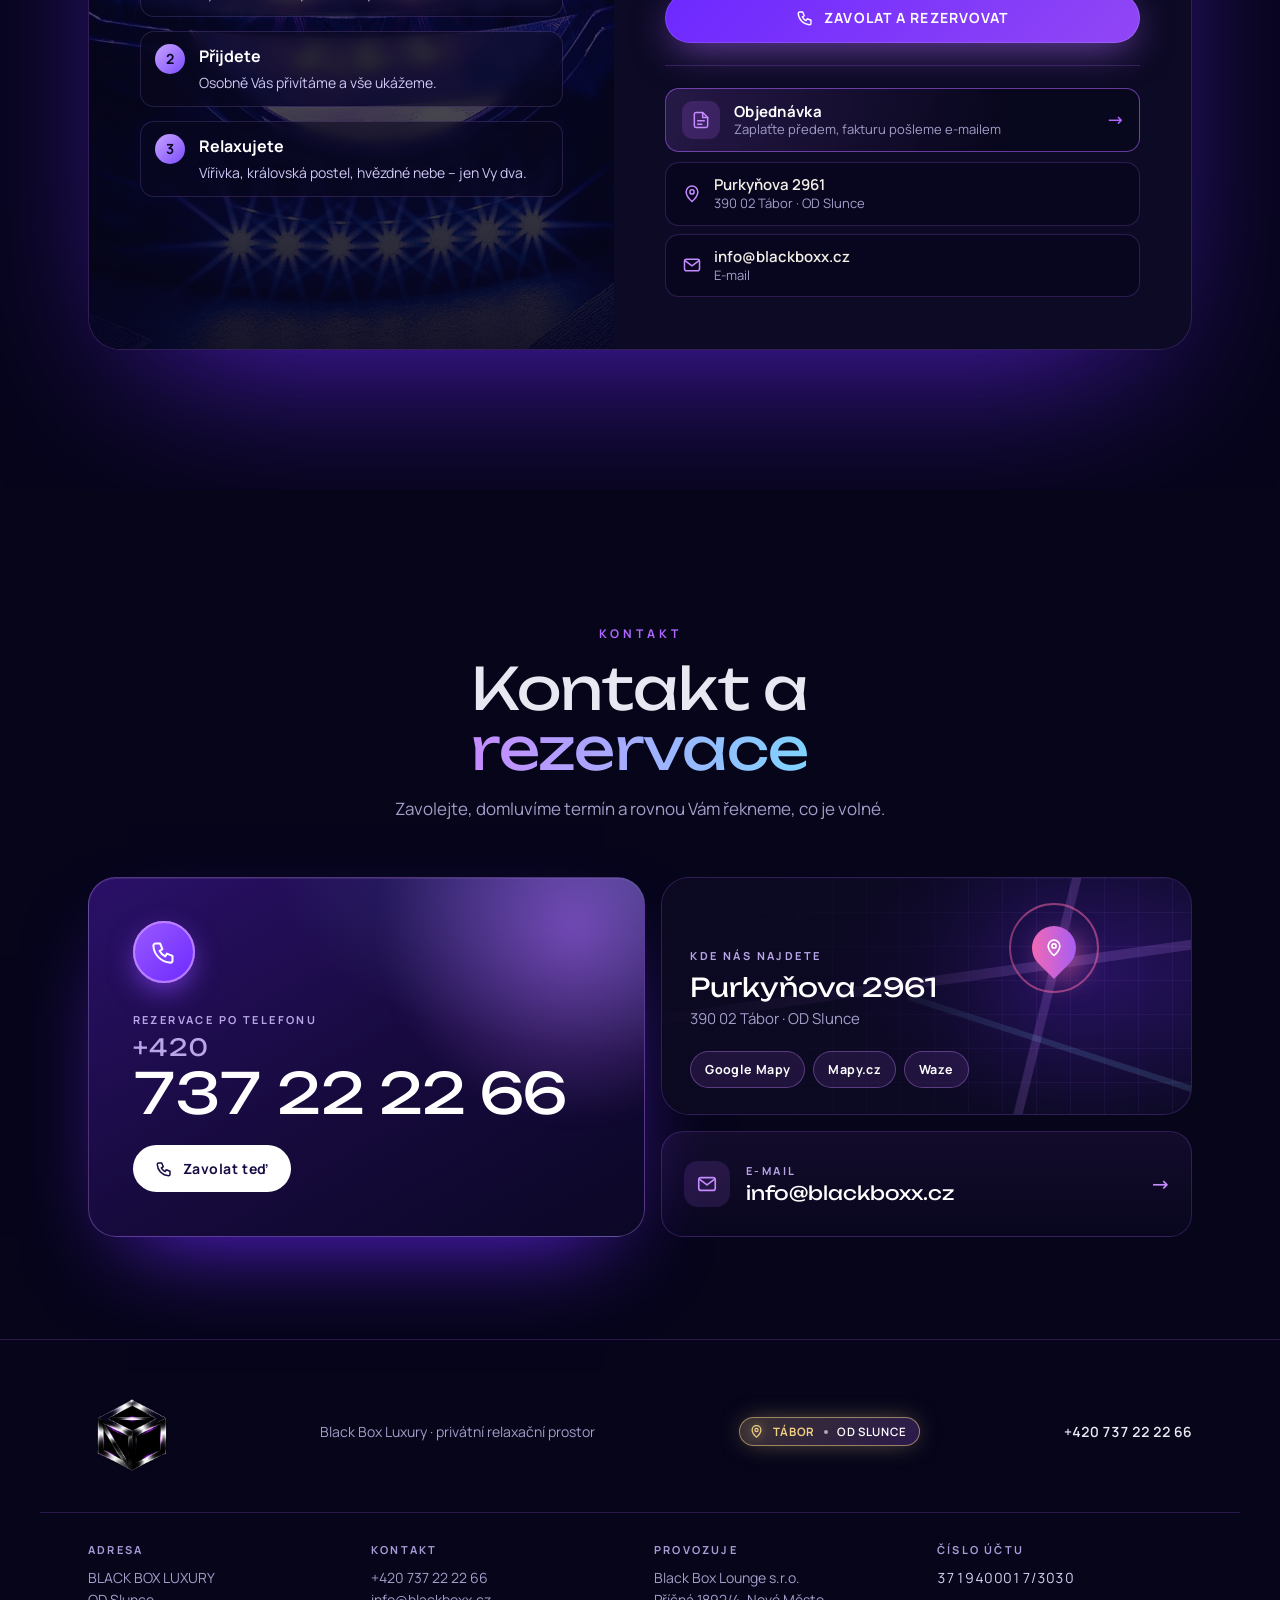
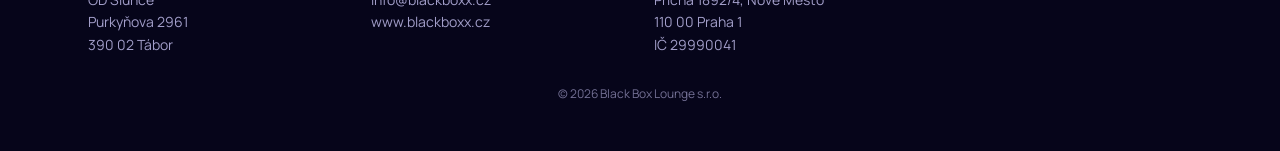
==== commit 497fa685: "Menu: tlačítko Koupit poukaz místo Rezervovat (vede na #poukazy) Co-Authored-By: Claude Opus 5.5 <no" ====
--- a/dev/index.html
+++ b/dev/index.html
@@ -67,7 +67,7 @@
     </nav>
     <div class="nav-r">
       <button class="snd" id="snd" type="button" aria-pressed="false" aria-label="Atmosféra – ambientní hudba"><span class="bars"><span></span><span></span><span></span><span></span></span><span class="t">Atmosféra</span></button>
-      <a class="btn sm" href="#rezervace">Rezervovat</a>
+      <a class="btn sm" href="#poukazy">Koupit poukaz</a>
       <button class="burger" id="burger" type="button" aria-label="Otevřít menu" aria-expanded="false" aria-controls="mmenu"><i></i><i></i><i></i></button>
     </div>
   </div>
--- a/dev/css/style.css
+++ b/dev/css/style.css
@@ -2123,3 +2123,5 @@
 .vcard.vt .vt-svg{position:absolute;inset:0;width:100%;height:100%;display:block;overflow:visible}
 .vcard.vt .vs-g,.vcard.vt.gold .vs-s{display:none}.vcard.vt.gold .vs-g{display:inline}
 .vcard.vt .vt-svg text{white-space:pre;-webkit-text-size-adjust:none;text-size-adjust:none}
+.nav .btn.sm{white-space:nowrap}
+@media (min-width:961px) and (max-width:1180px){.snd .t{display:none}.links{gap:12px}.nav .btn.sm{padding:12px 14px}}
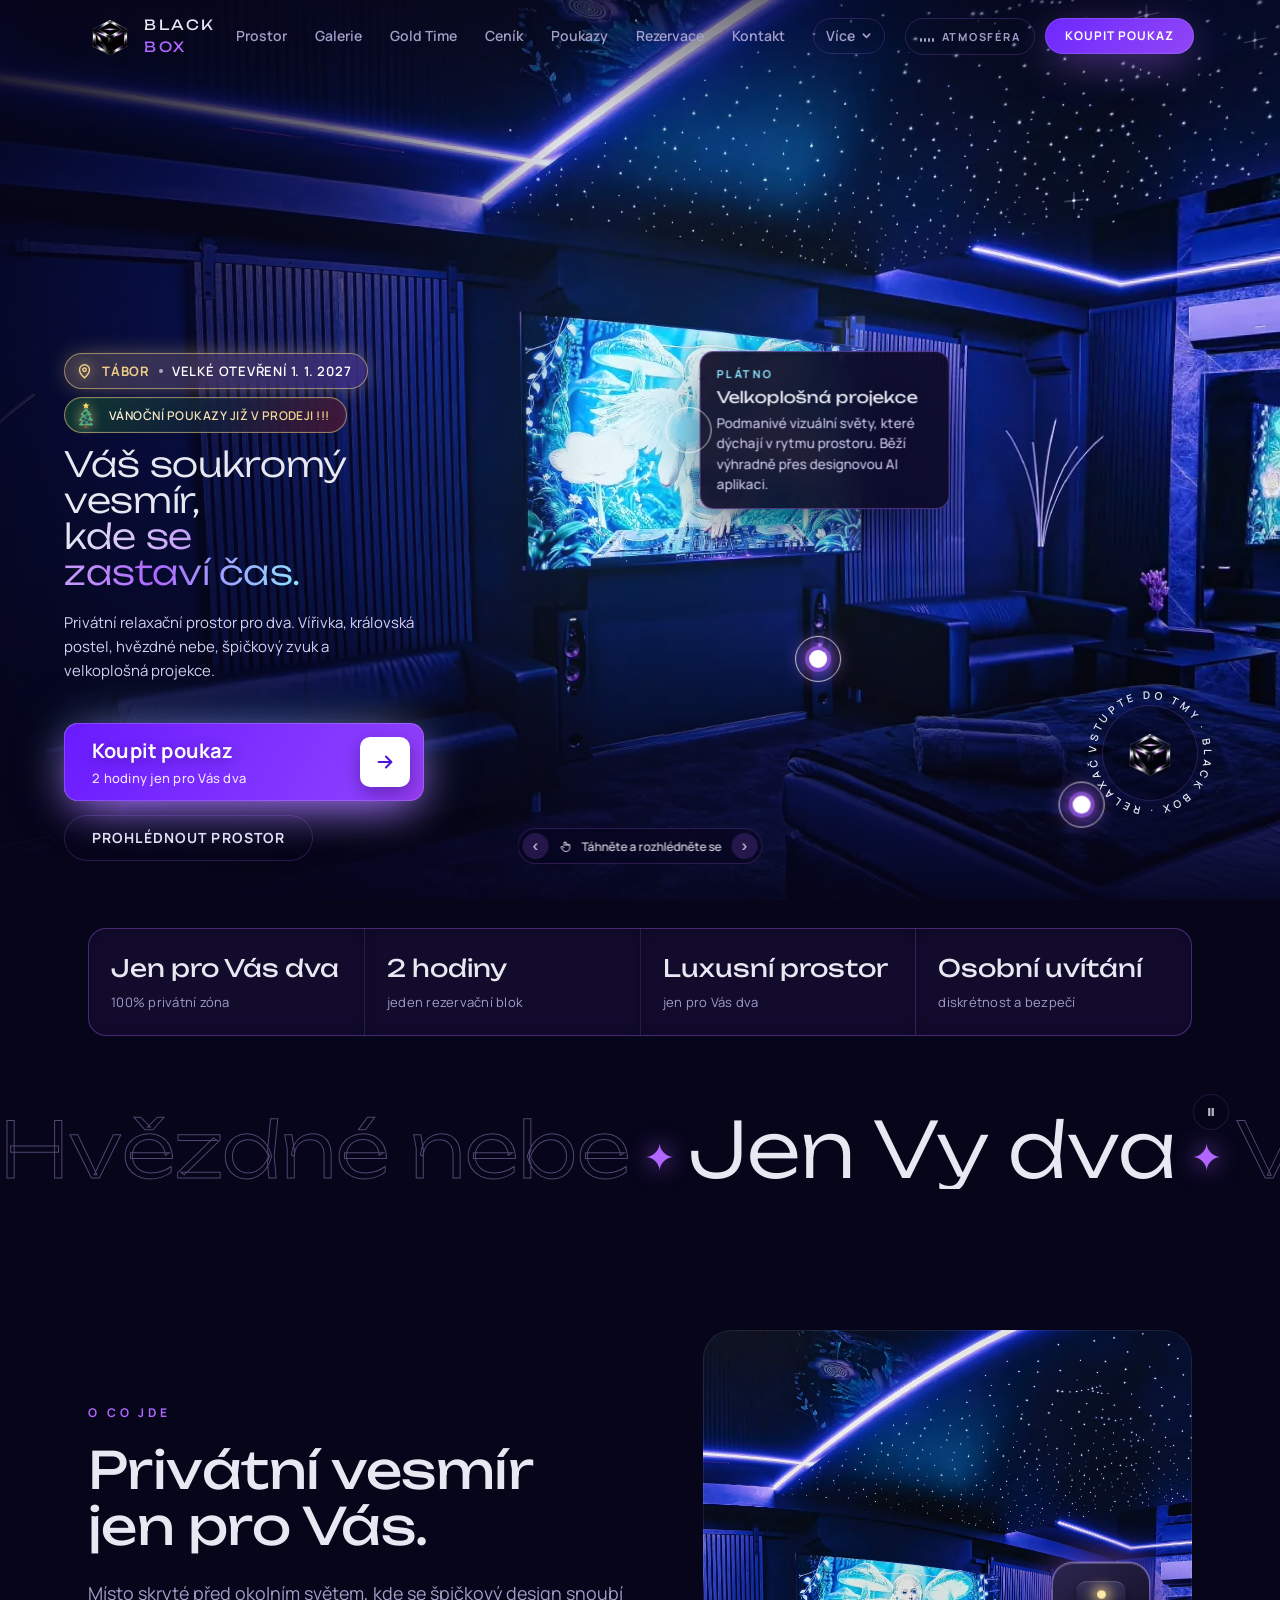
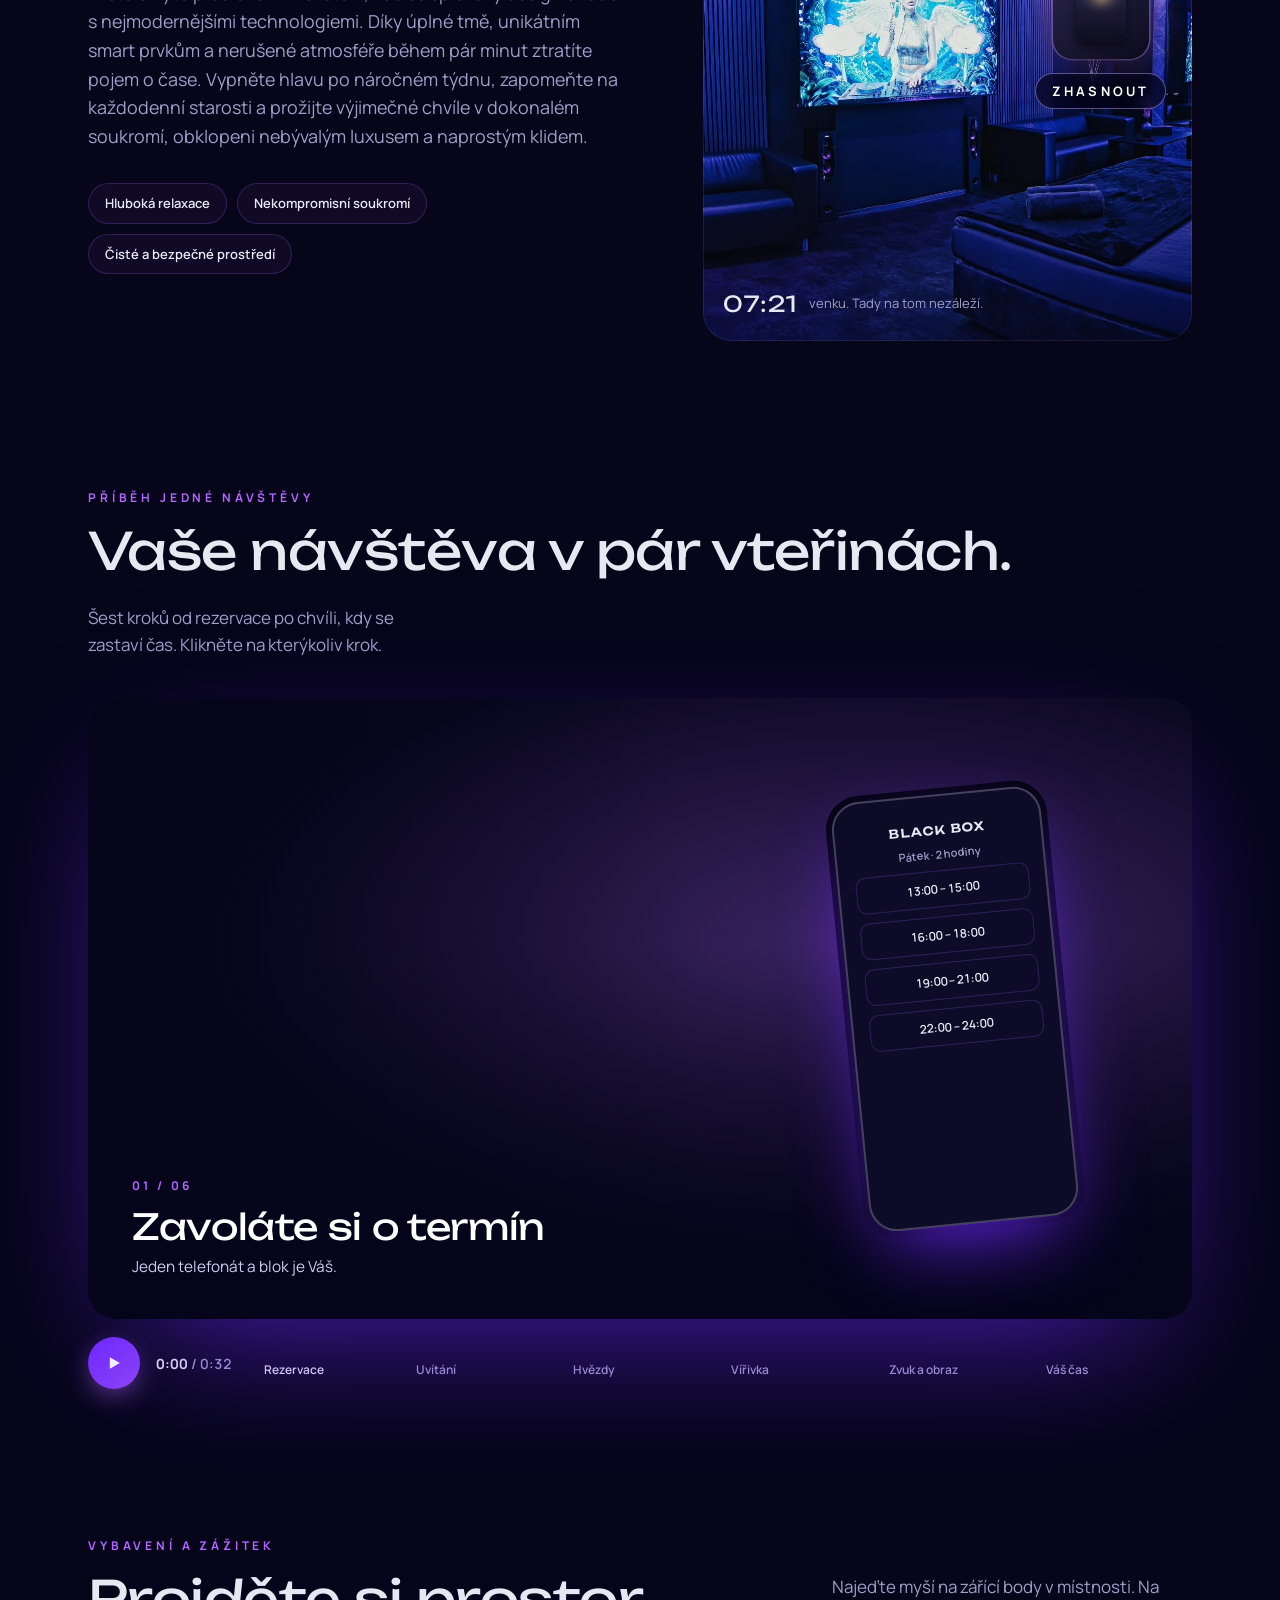
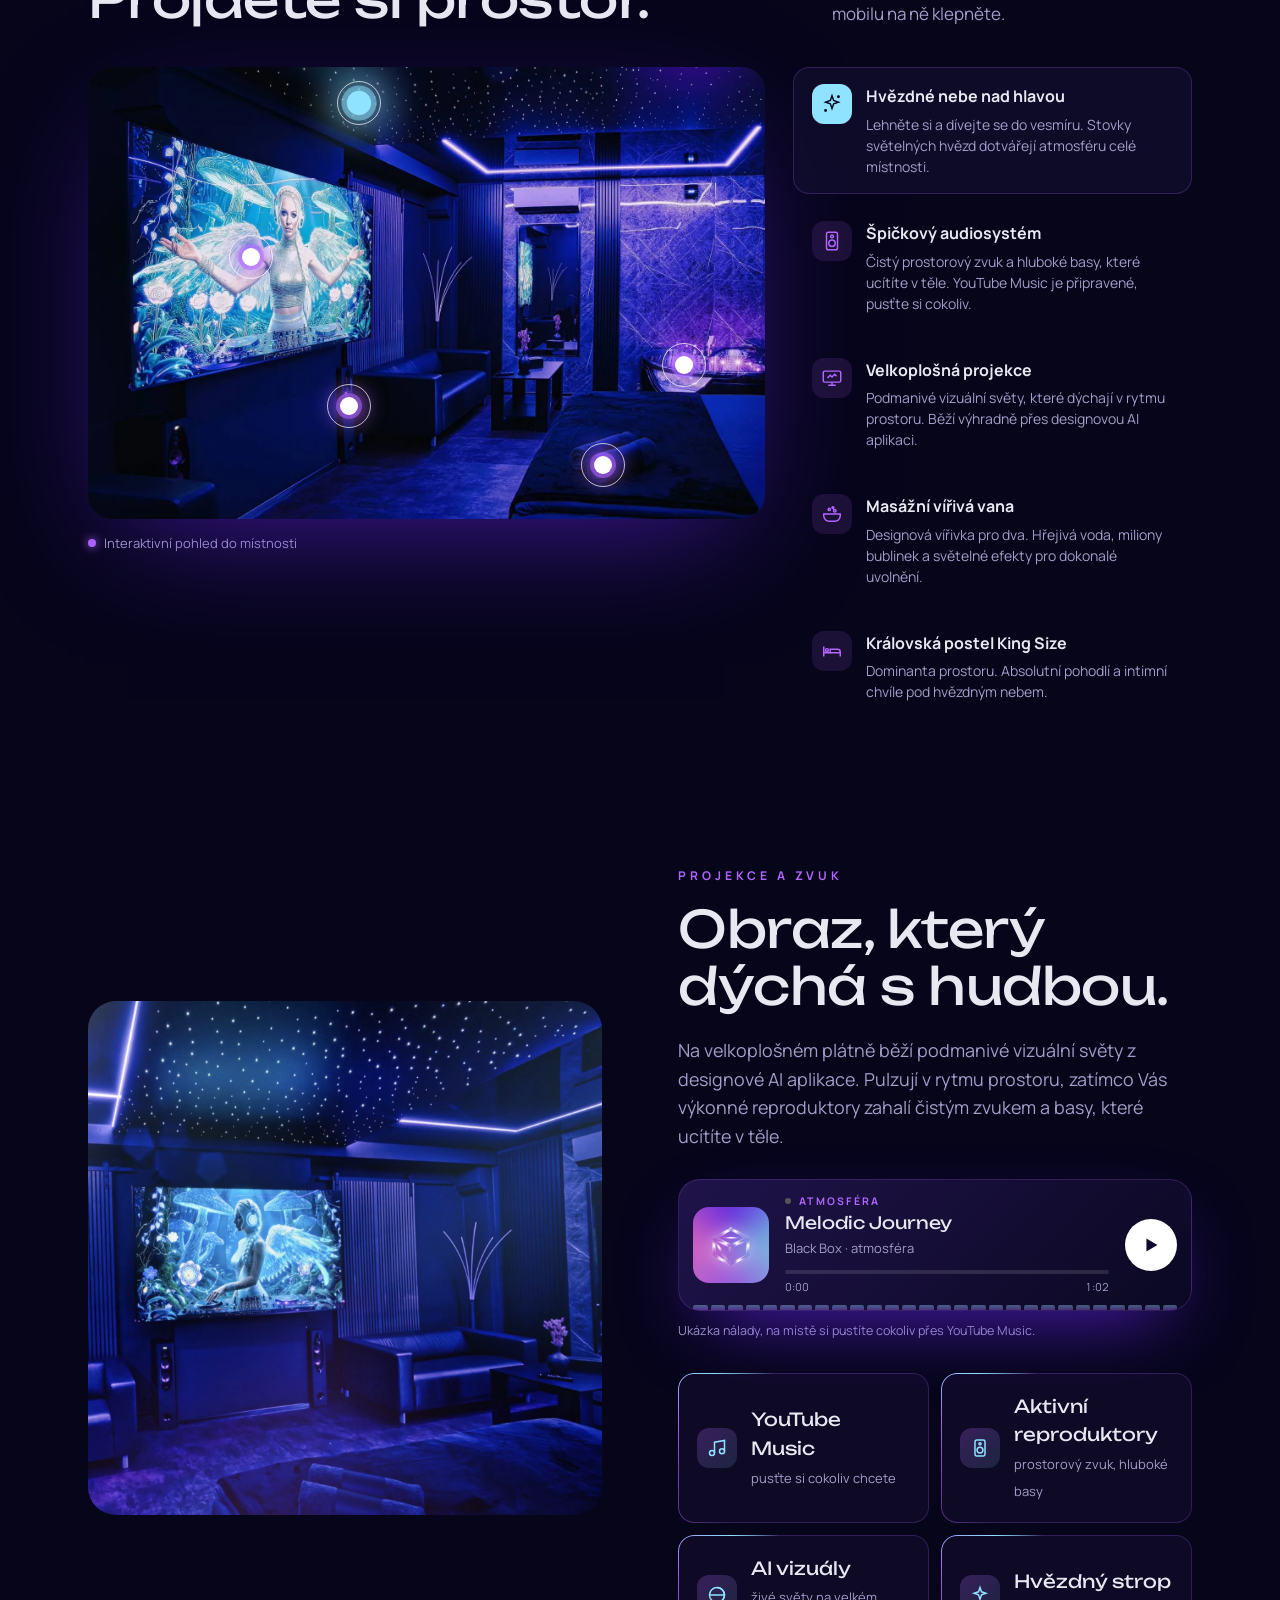
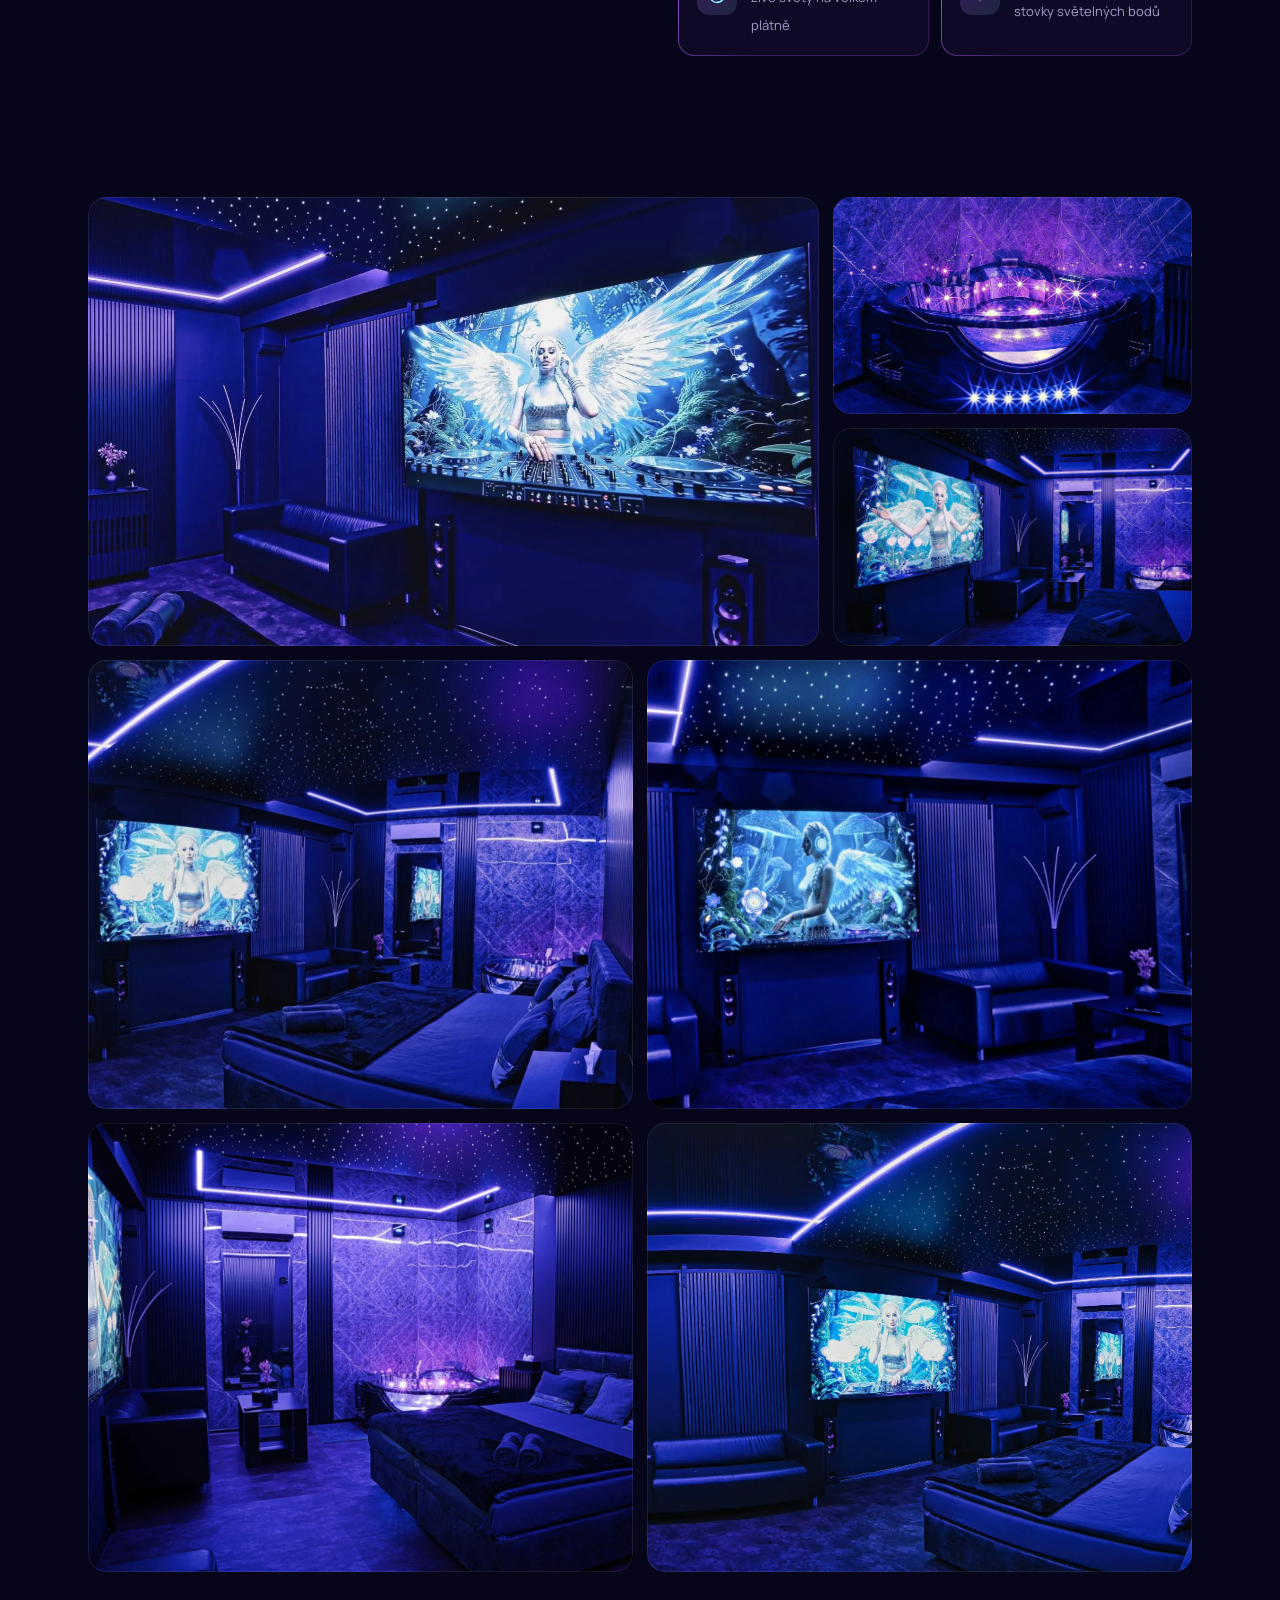
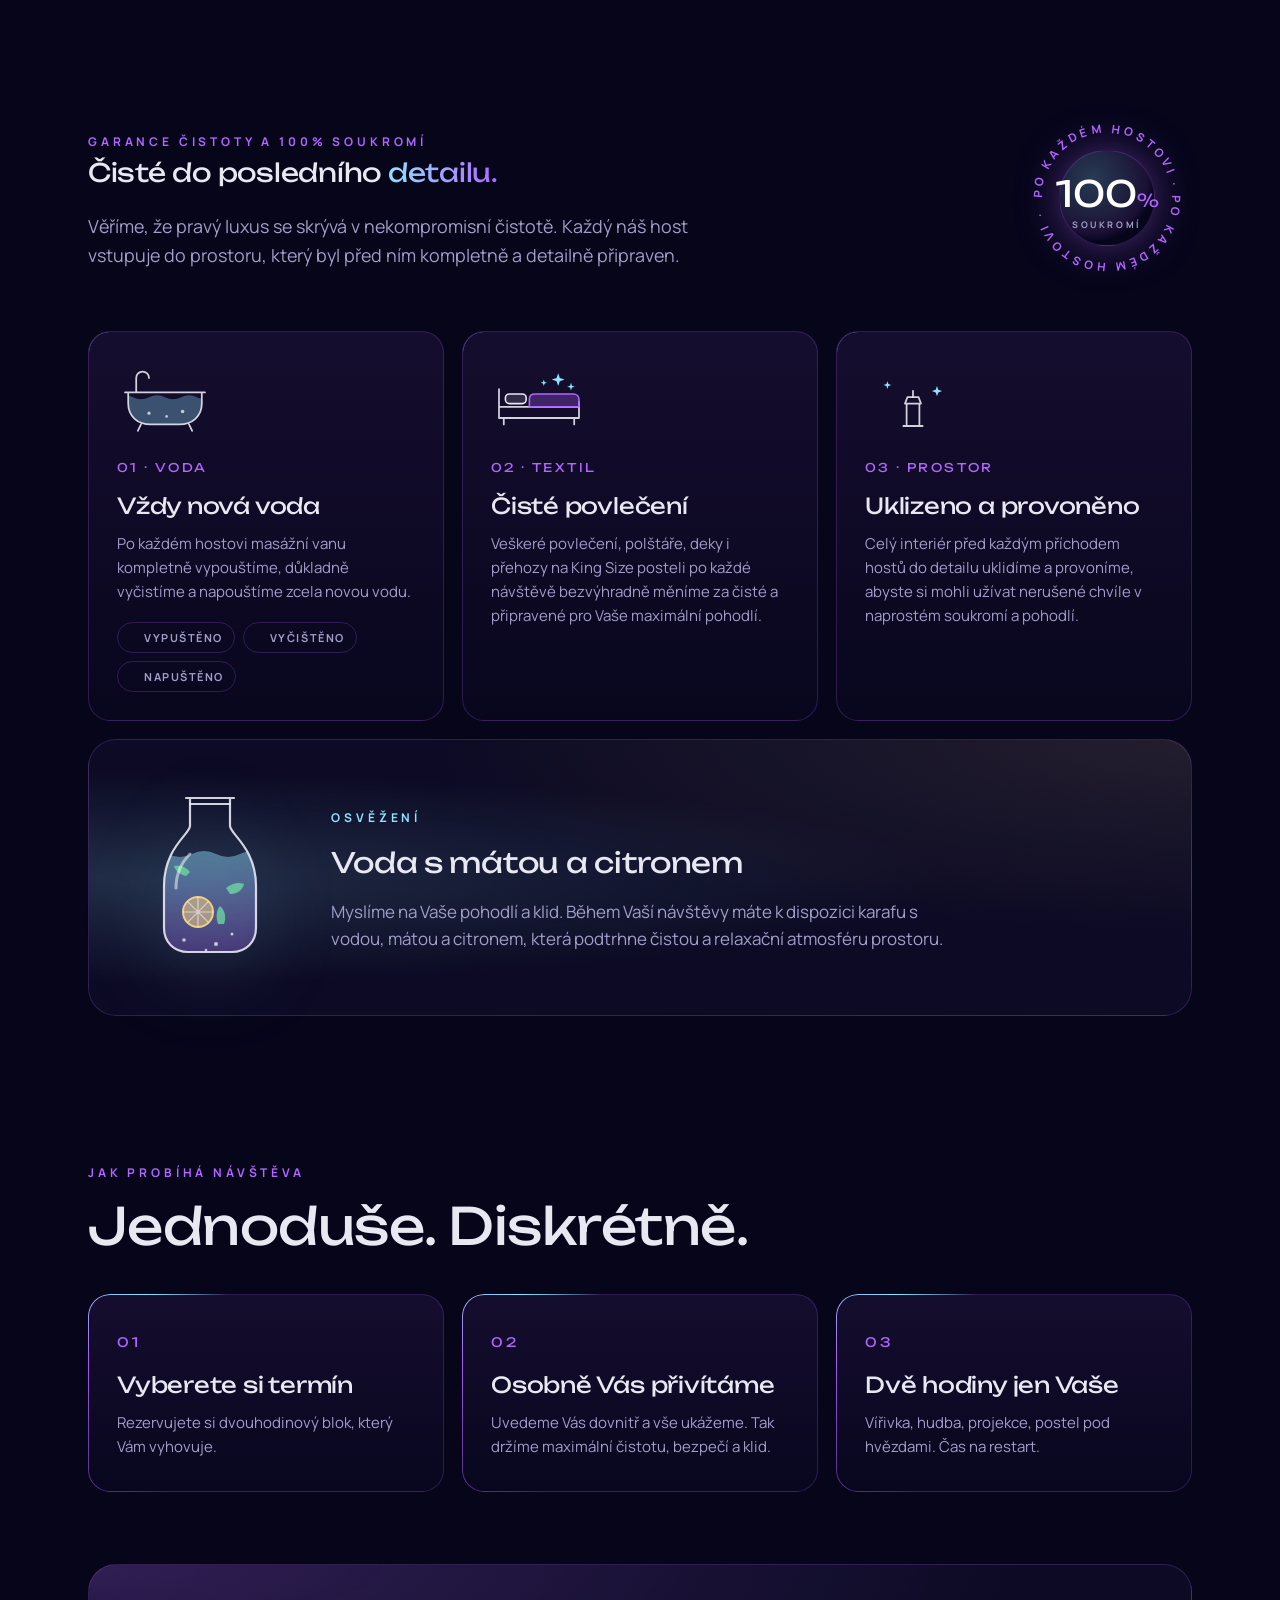
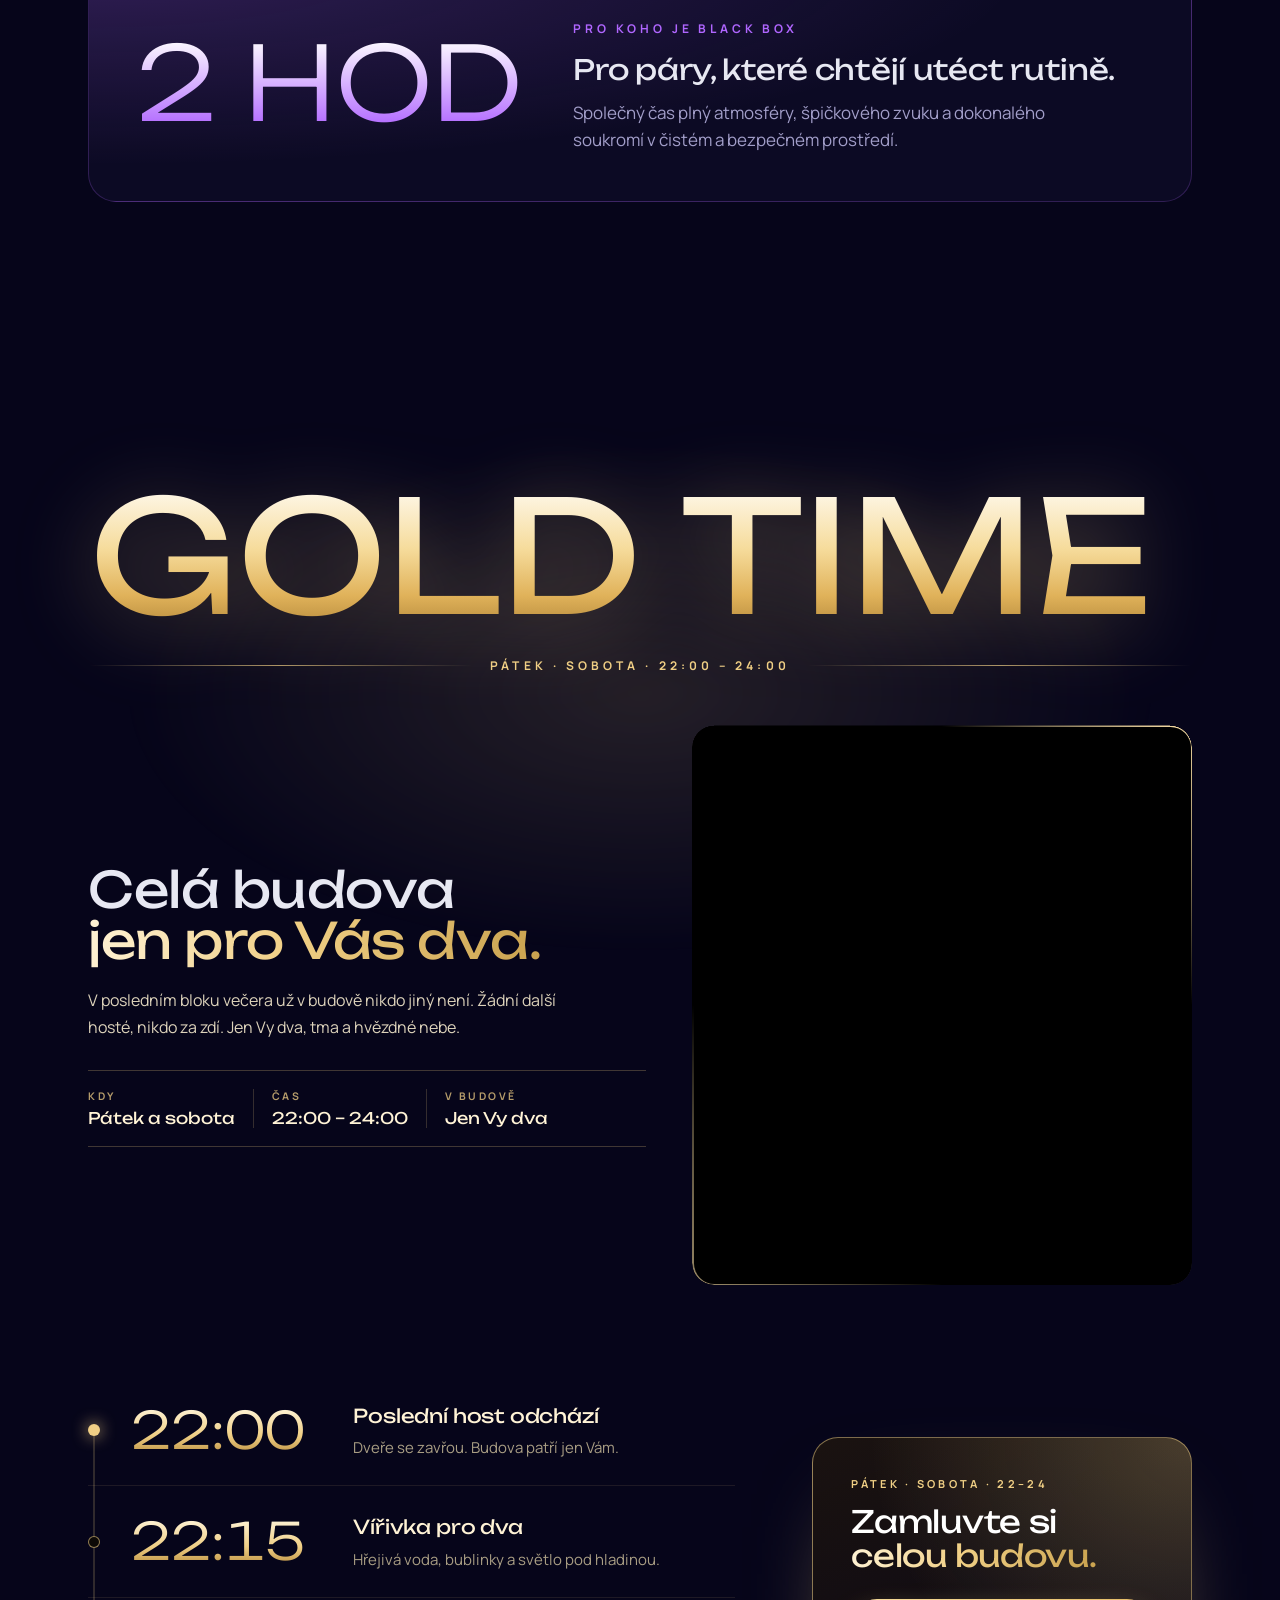
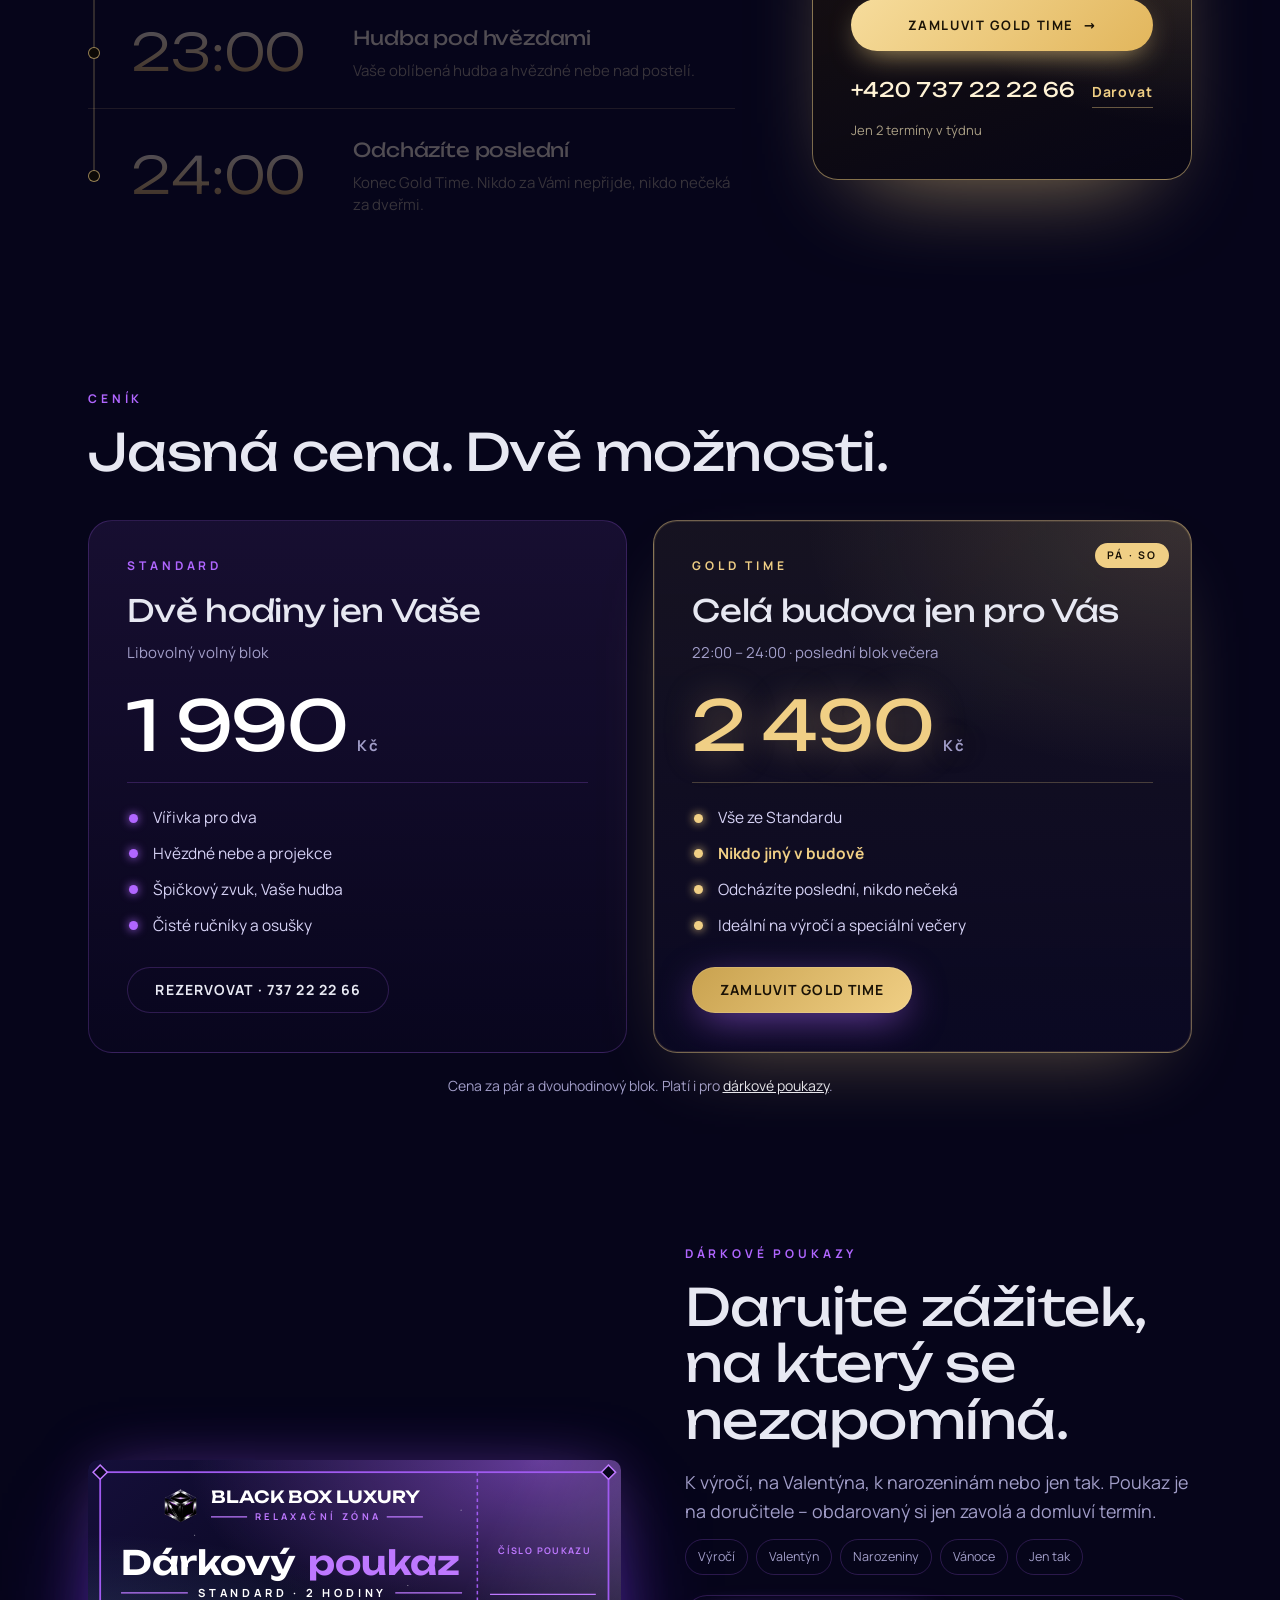
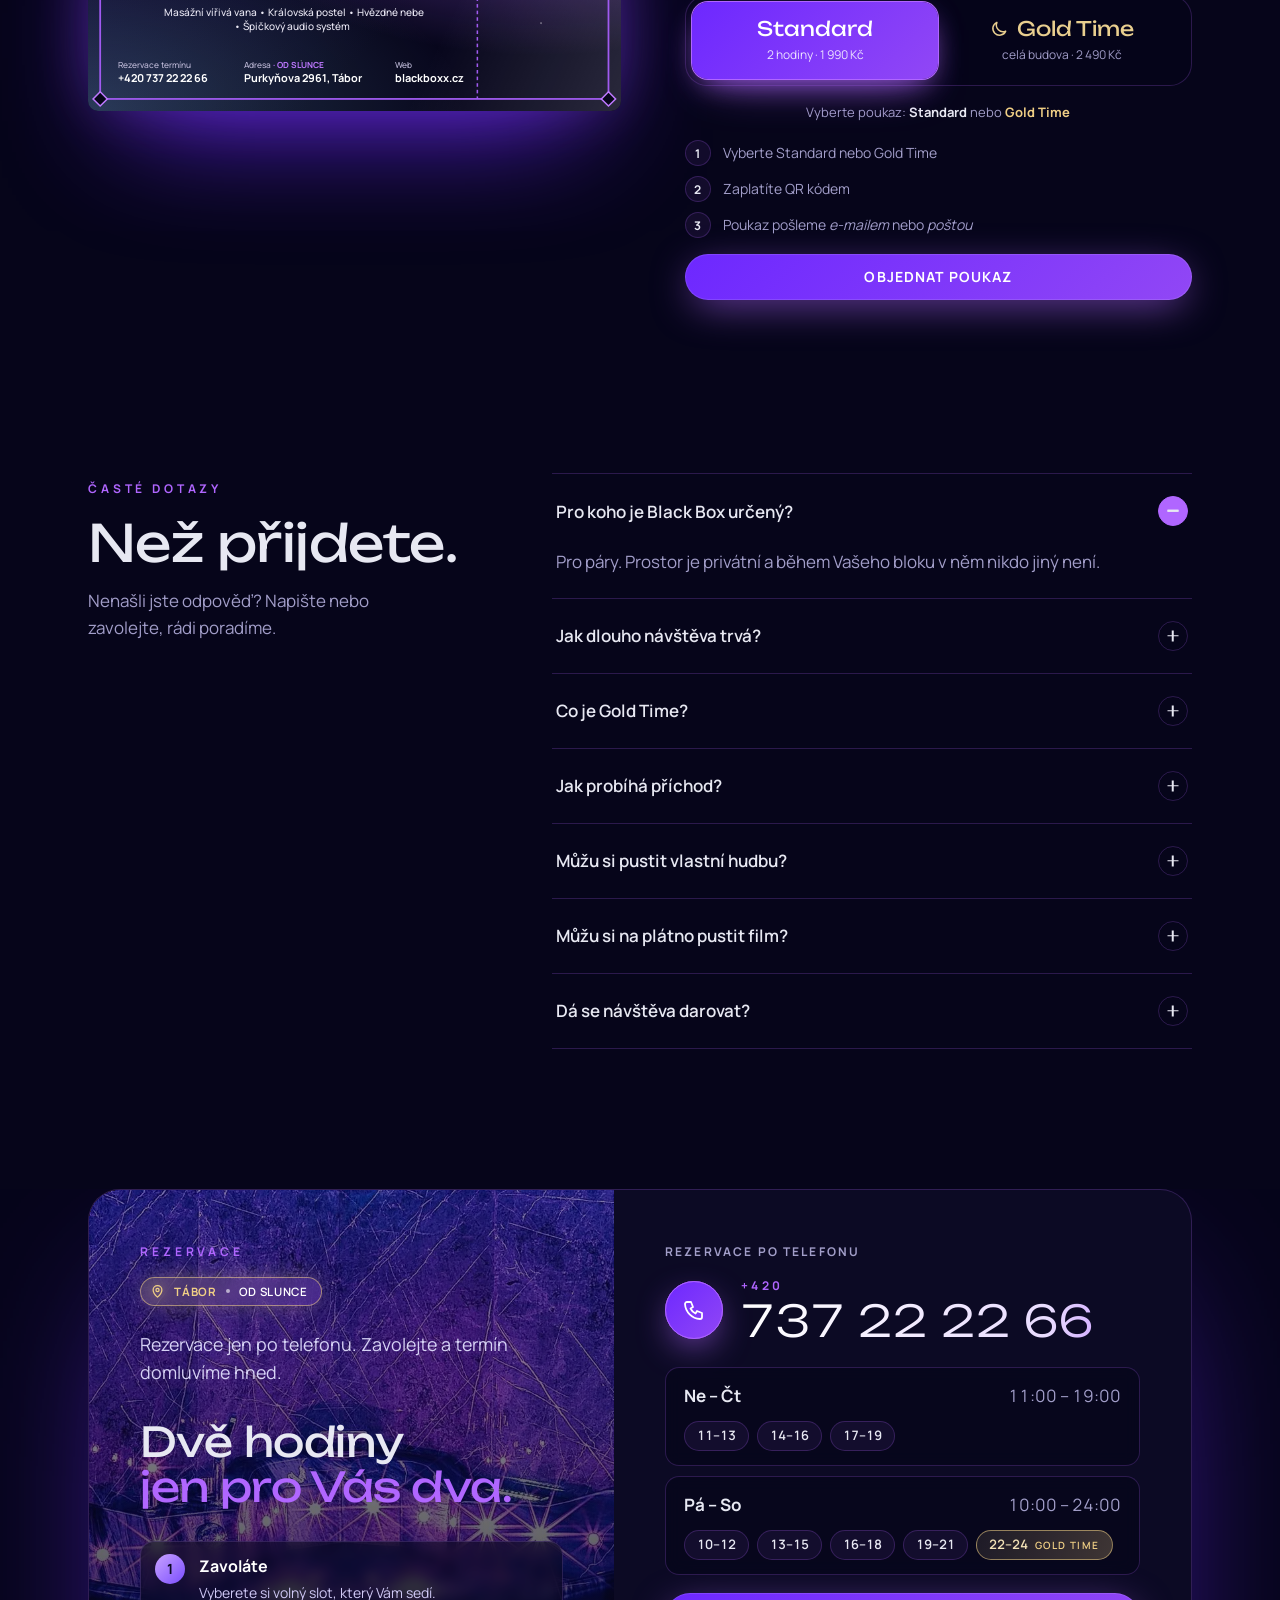
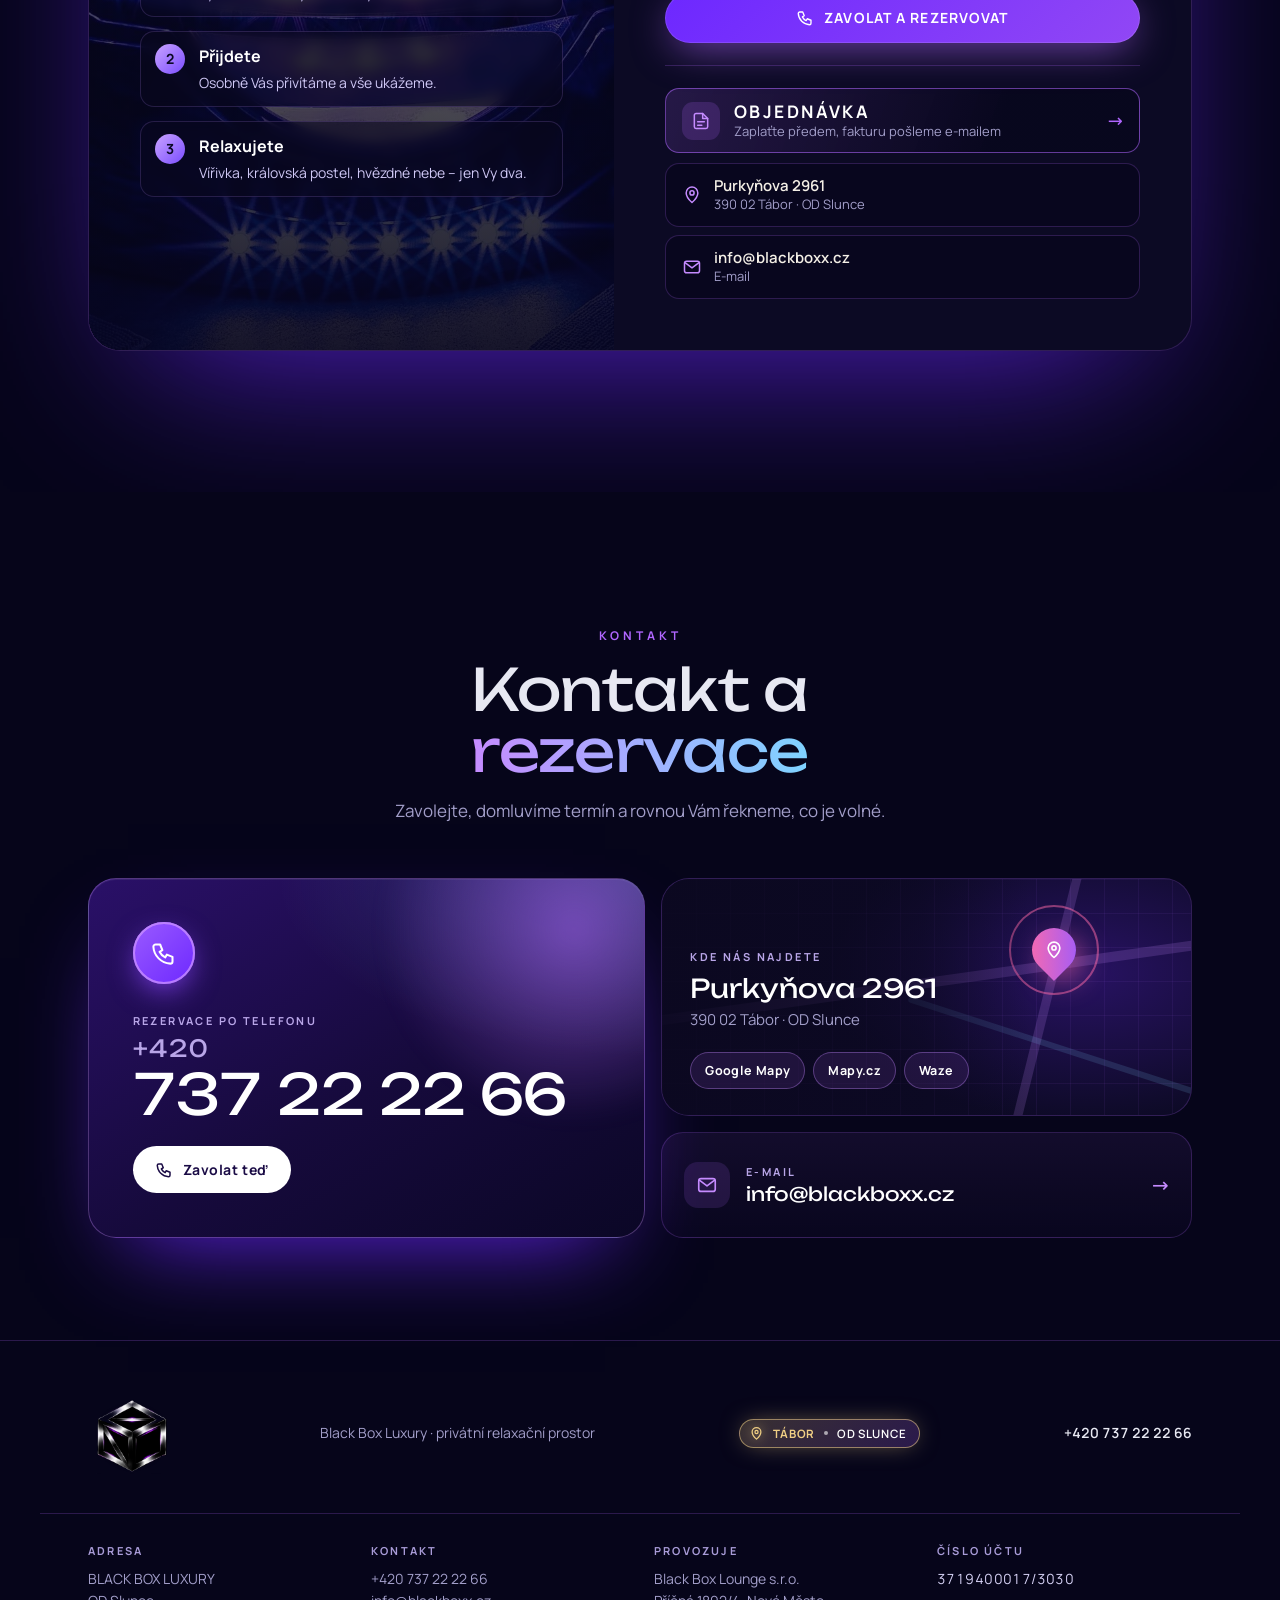
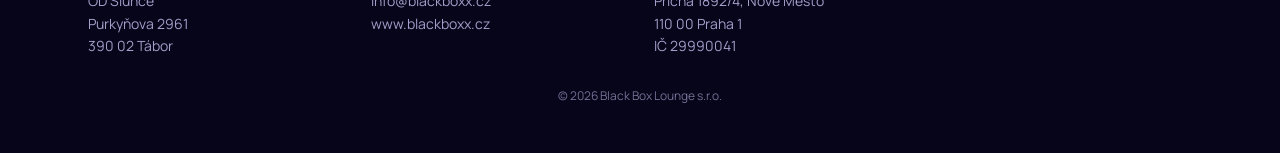
==== commit 52131aef: "Web: krok 2 „Zaplatíte QR kódem“, tlačítko Objednávka v Kontaktu velkými písmeny Co-Authored-By: Cla" ====
--- a/dev/index.html
+++ b/dev/index.html
@@ -489,7 +489,7 @@
           <button type="button" class="vopt g" id="vo2" aria-pressed="false" data-k="Gold Time · 2 hodiny" data-b="22 – 24"><strong><svg viewBox="0 0 24 24" fill="none" stroke="currentColor" stroke-width="1.8" stroke-linecap="round" stroke-linejoin="round" aria-hidden="true"><path d="M20 14.5A8 8 0 019.5 4a8 8 0 1010.5 10.5z"/></svg>Gold Time</strong><span>celá budova · <bdi data-price="gold">2 490</bdi>&nbsp;Kč</span></button>
         </div>
         <p class="vsw-q">Vyberte poukaz: <b>Standard</b> nebo <b class="g">Gold Time</b></p>
-        <div class="vsteps"><div class="vs"><b>1</b><span>Vyberte Standard nebo Gold Time</span></div><div class="vs"><b>2</b><span>Zaplatíte fakturou převodem</span></div><div class="vs"><b>3</b><span>Poukaz pošleme <em>e-mailem</em> nebo <em>poštou</em></span></div></div>
+        <div class="vsteps"><div class="vs"><b>1</b><span>Vyberte Standard nebo Gold Time</span></div><div class="vs"><b>2</b><span>Zaplatíte QR kódem</span></div><div class="vs"><b>3</b><span>Poukaz pošleme <em>e-mailem</em> nebo <em>poštou</em></span></div></div>
         <button class="btn" type="submit" aria-haspopup="dialog">Objednat poukaz</button>
         <p class="vnote" id="vnote"></p>
       </form>
--- a/dev/css/style.css
+++ b/dev/css/style.css
@@ -2125,3 +2125,25 @@
 .vcard.vt .vt-svg text{white-space:pre;-webkit-text-size-adjust:none;text-size-adjust:none}
 .nav .btn.sm{white-space:nowrap}
 @media (min-width:961px) and (max-width:1180px){.snd .t{display:none}.links{gap:12px}.nav .btn.sm{padding:12px 14px}}
+
+/* potvrzení objednávky faktury: výzva zaplatit hned, QR kód, stažení */
+.vo-done.has-pay{padding-top:0!important}
+.vo-done.has-pay>svg{width:40px;height:40px;margin-bottom:8px}
+.vo-done.has-pay h3{padding:0!important;text-align:center}
+.vo-done.has-pay>.btn{margin-top:16px}
+.pay-box{display:flex;flex-direction:column;align-items:center;text-align:center;margin-top:16px}
+.pay-now{display:block;width:100%;box-sizing:border-box;padding:16px 18px;border-radius:18px;border:1px solid rgba(185,140,255,.55);background:linear-gradient(140deg,rgba(138,77,255,.34),rgba(92,200,255,.14));box-shadow:0 0 44px -12px rgba(138,77,255,.75)}
+.pay-now b{display:block;font-family:Unbounded,sans-serif;font-weight:600;font-size:clamp(19px,5vw,24px);line-height:1.2;color:#fff}
+.pay-now span{display:block;margin-top:6px;font-size:14.5px;line-height:1.45;color:var(--chrome)}
+.is-gold .pay-now{border-color:rgba(240,207,133,.6);background:linear-gradient(140deg,rgba(240,207,133,.26),rgba(138,77,255,.14));box-shadow:0 0 44px -12px rgba(240,207,133,.6)}
+.pay-qr{display:block;width:min(260px,72vw);height:auto;aspect-ratio:1;margin:18px auto 0;border-radius:16px;background:#fff;padding:10px;box-sizing:border-box;box-shadow:0 12px 40px -12px rgba(0,0,0,.7)}
+.pay-meta{display:flex;justify-content:center;flex-wrap:wrap;gap:8px 22px;margin-top:16px}
+.pay-meta>span{display:flex;flex-direction:column;align-items:center}
+.pay-meta i{font-style:normal;font-size:10.5px;letter-spacing:1.5px;text-transform:uppercase;color:var(--muted)}
+.pay-meta b{font-size:15.5px;color:#fff;font-weight:700;white-space:nowrap}
+.pay-btns{display:flex;gap:10px;flex-wrap:wrap;justify-content:center;margin-top:16px}
+.pay-dl{display:inline-flex;align-items:center;justify-content:center;padding:10px 16px;border-radius:999px;border:1px solid var(--line);background:rgba(255,255,255,.05);color:var(--chrome);font-size:13.5px;font-weight:600;text-decoration:none;transition:background .2s}
+.pay-dl:hover{background:rgba(255,255,255,.12)}
+
+/* Kontakt: tlačítko Objednávka velkými písmeny */
+.bk-order .bko-t b{text-transform:uppercase;letter-spacing:.14em;font-size:1.02em}
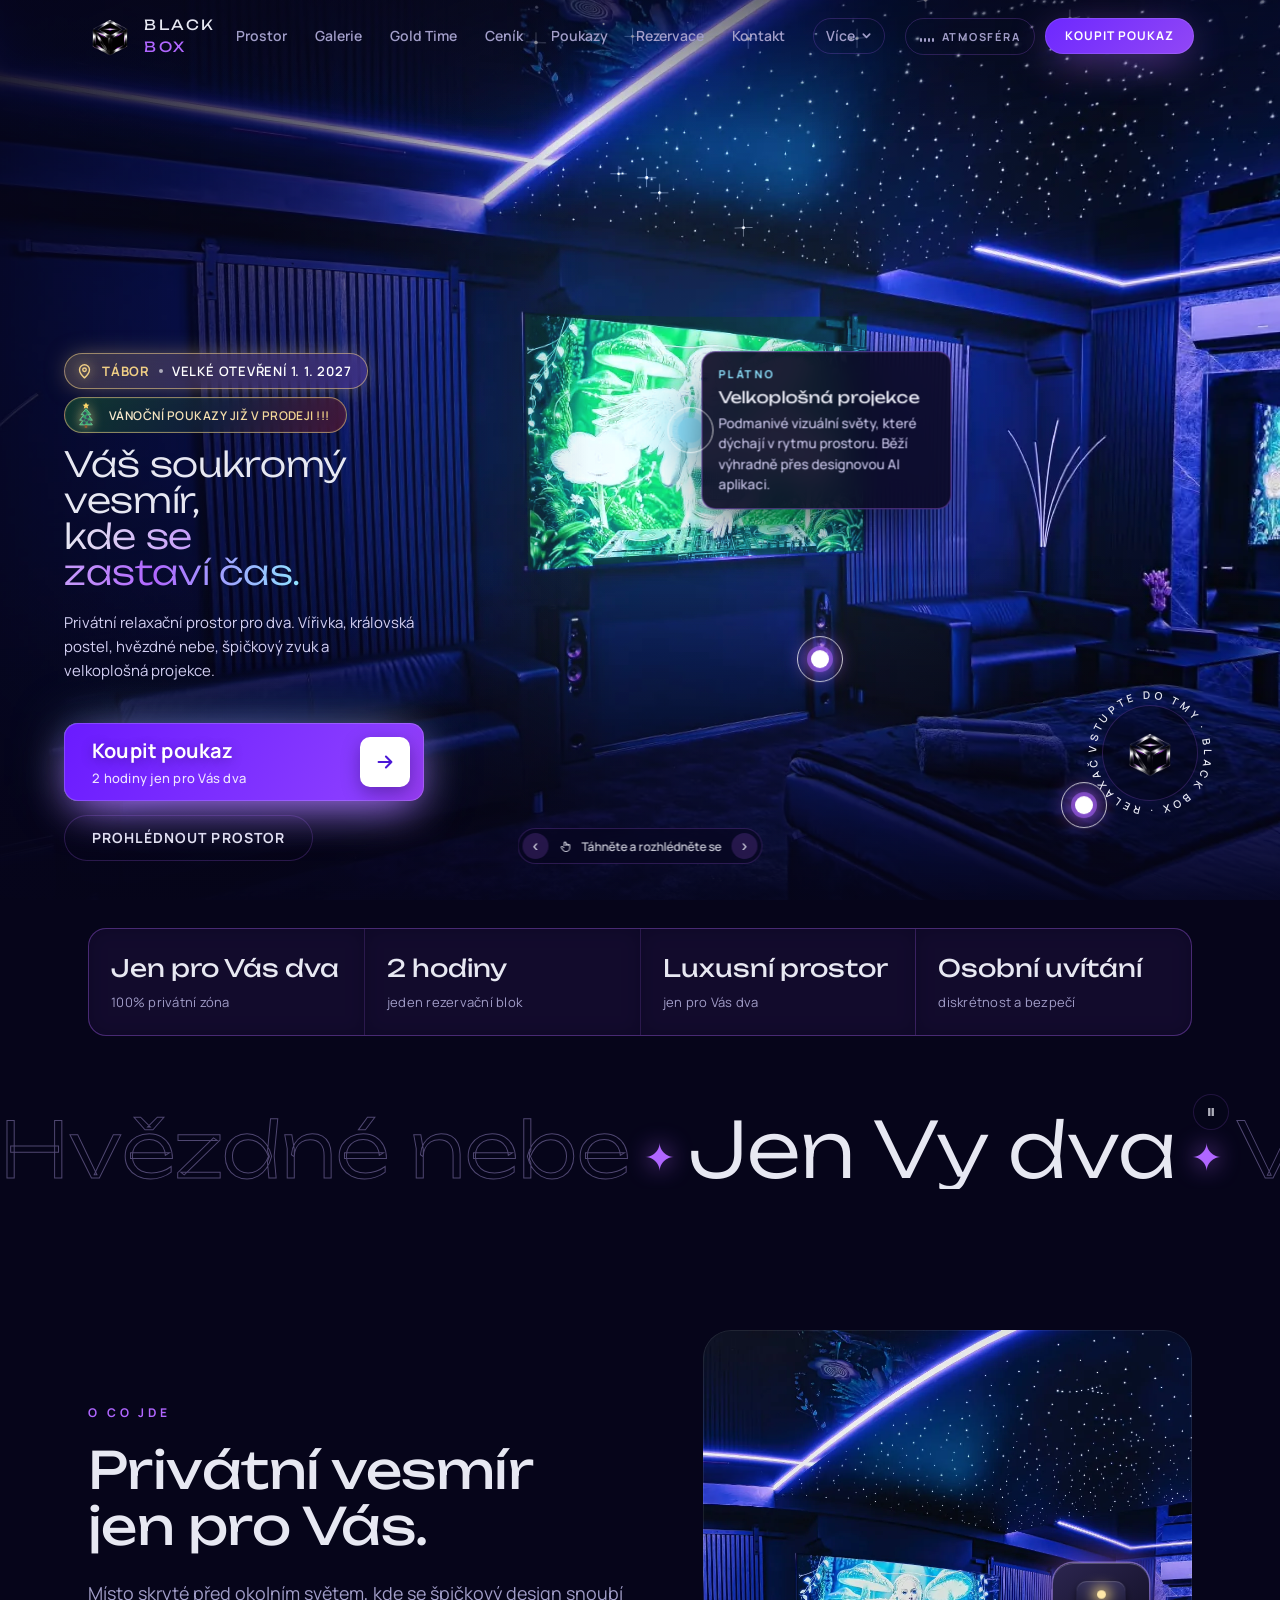
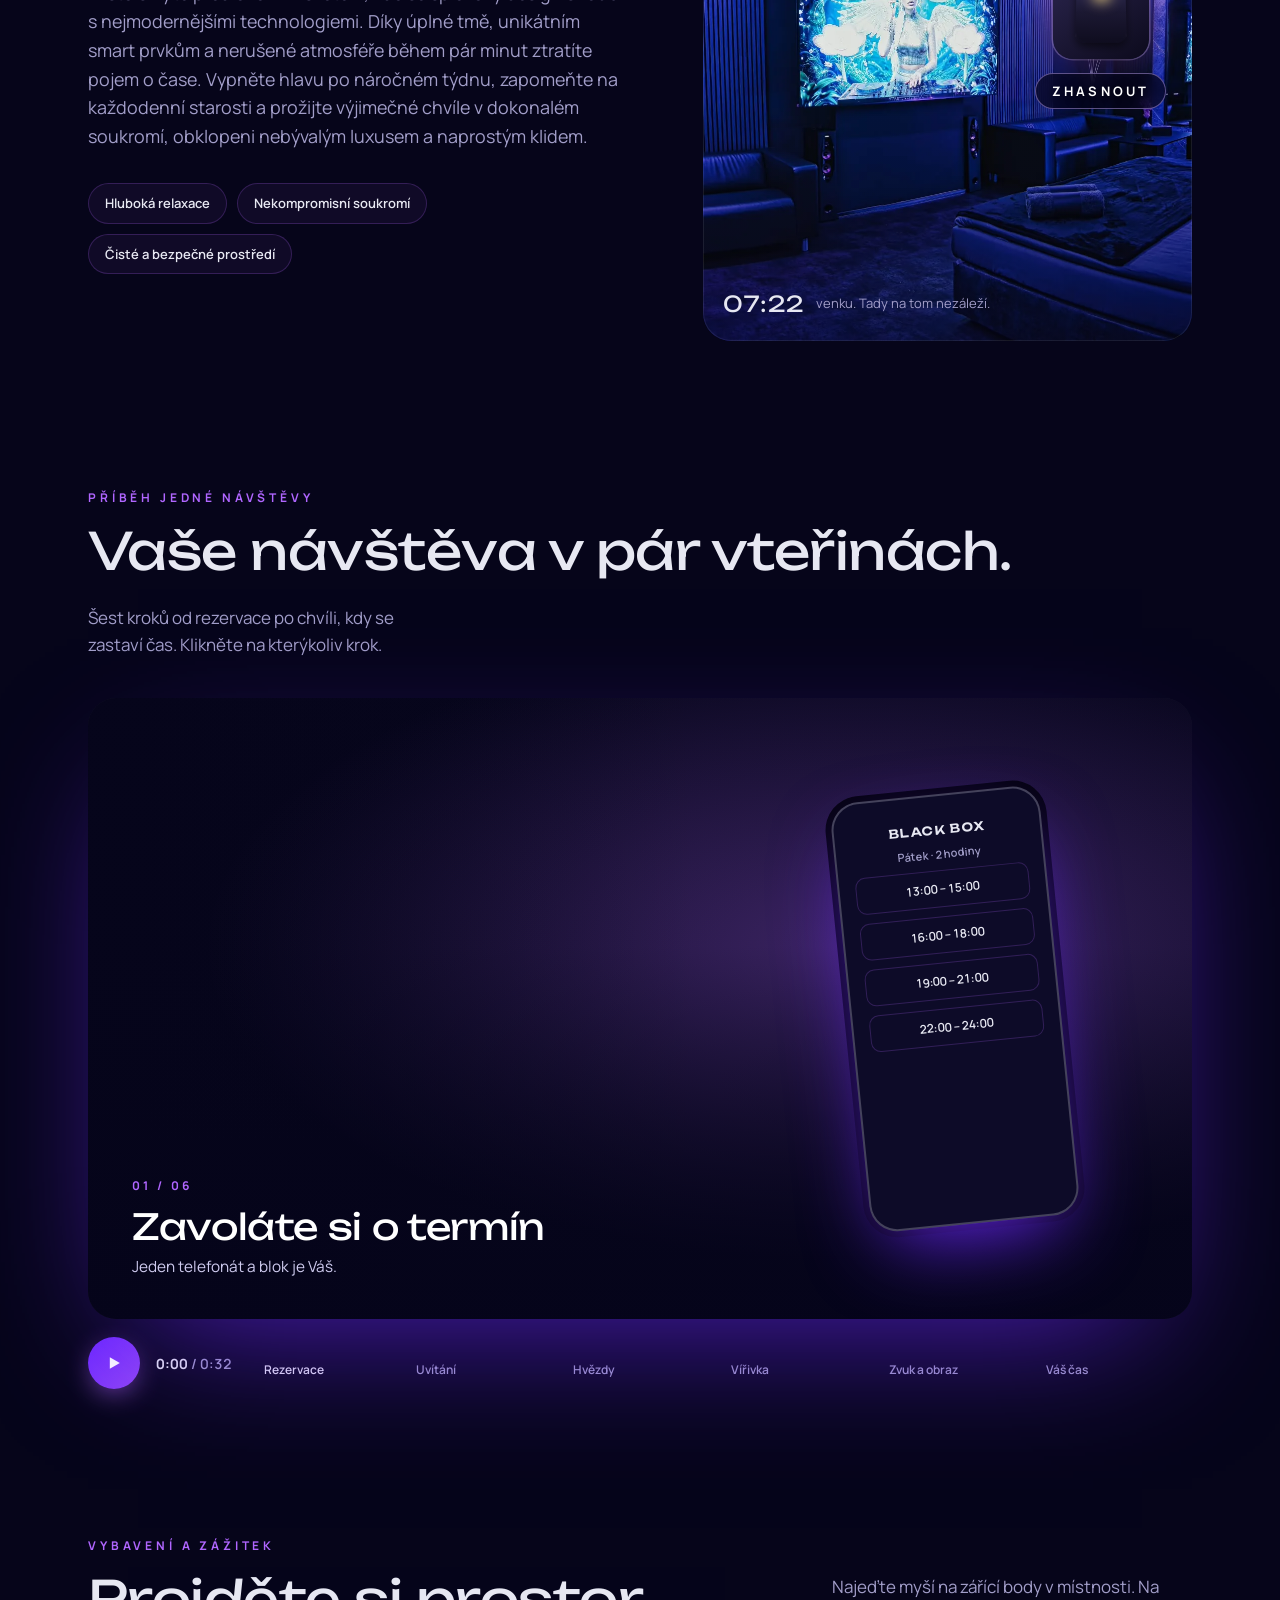
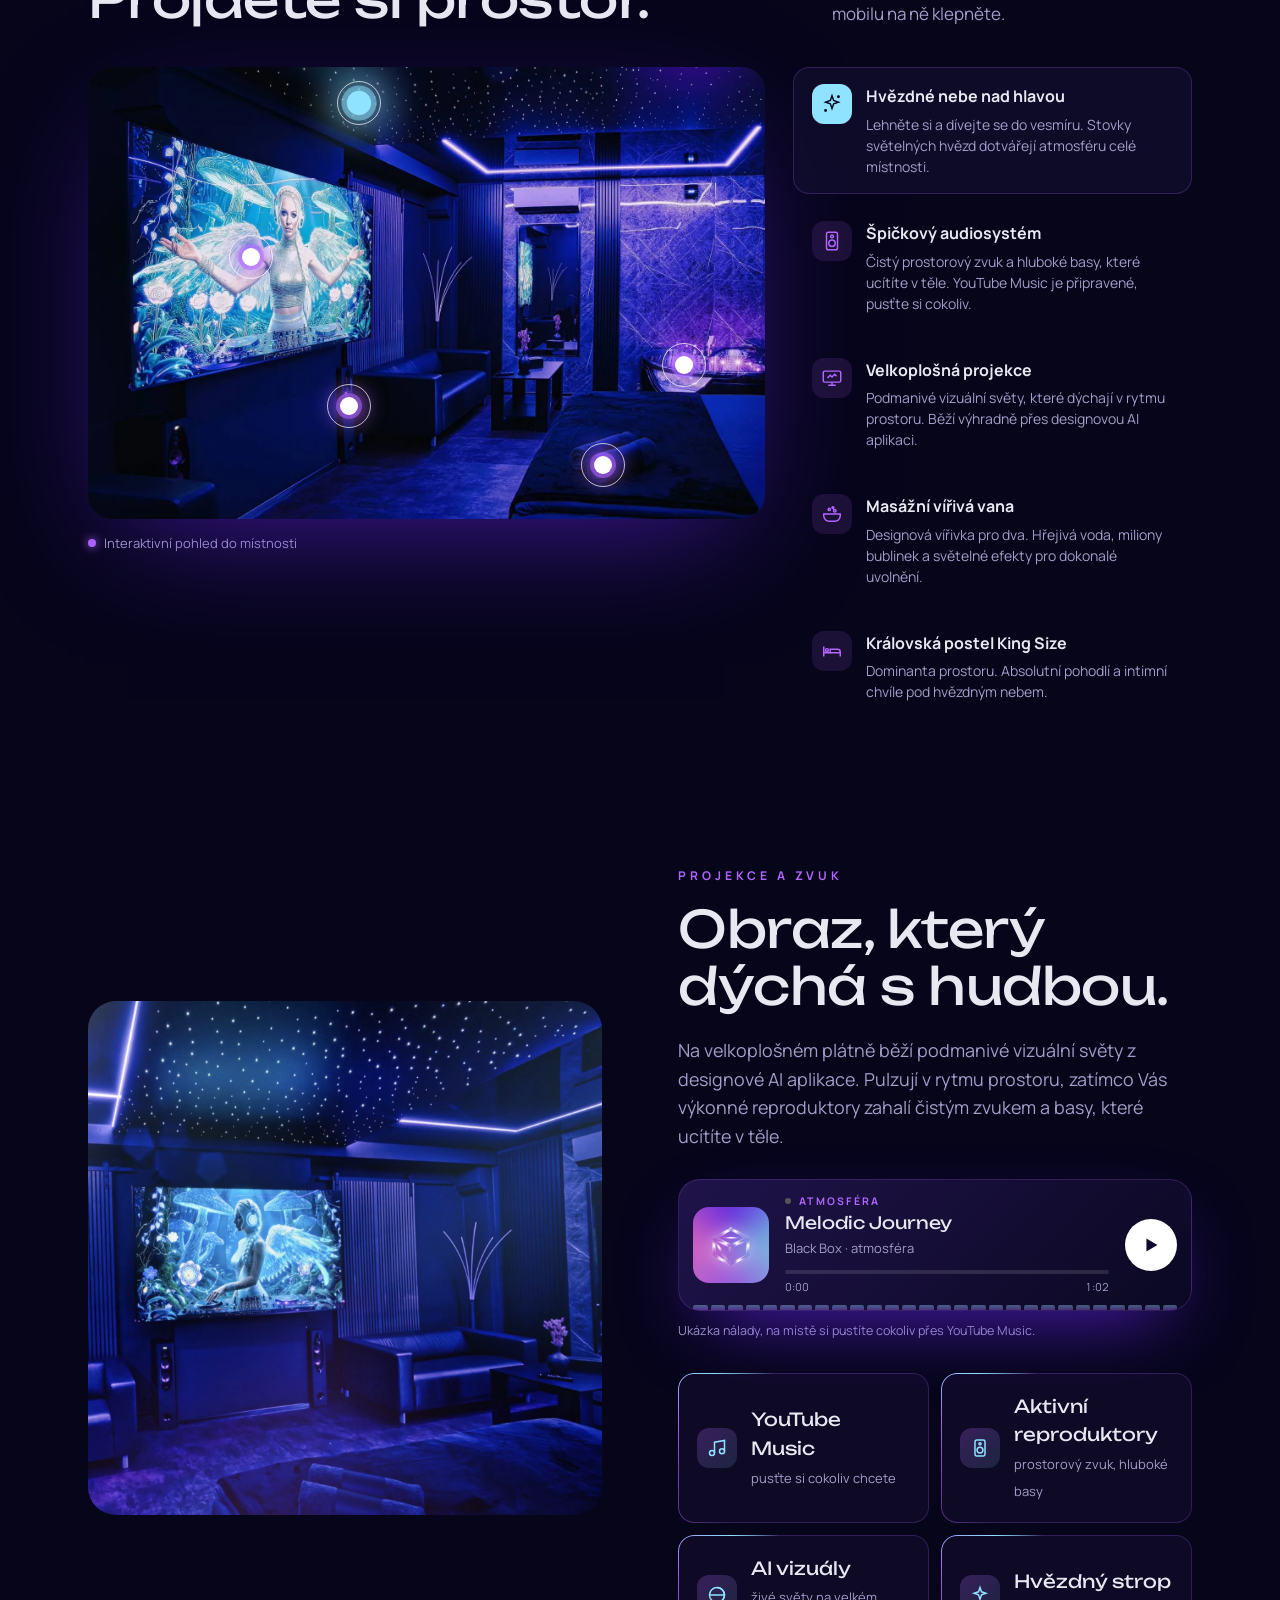
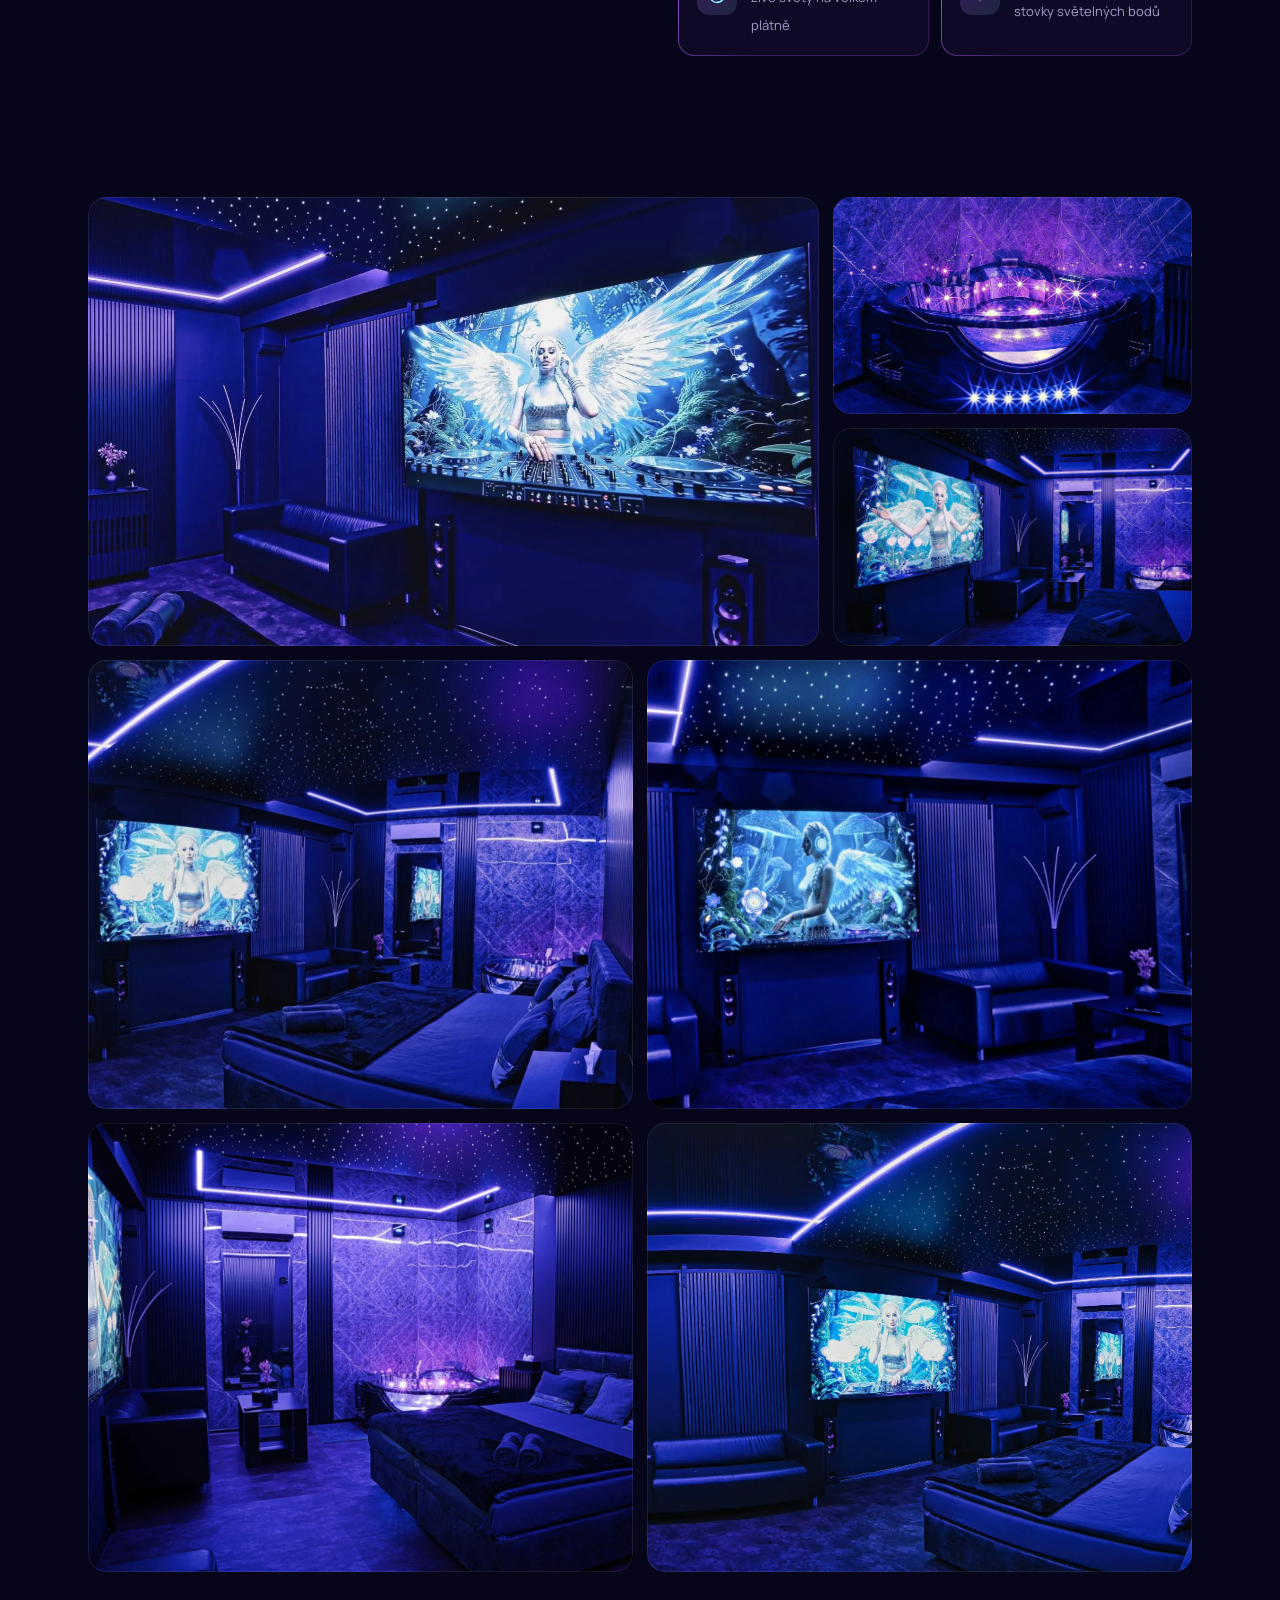
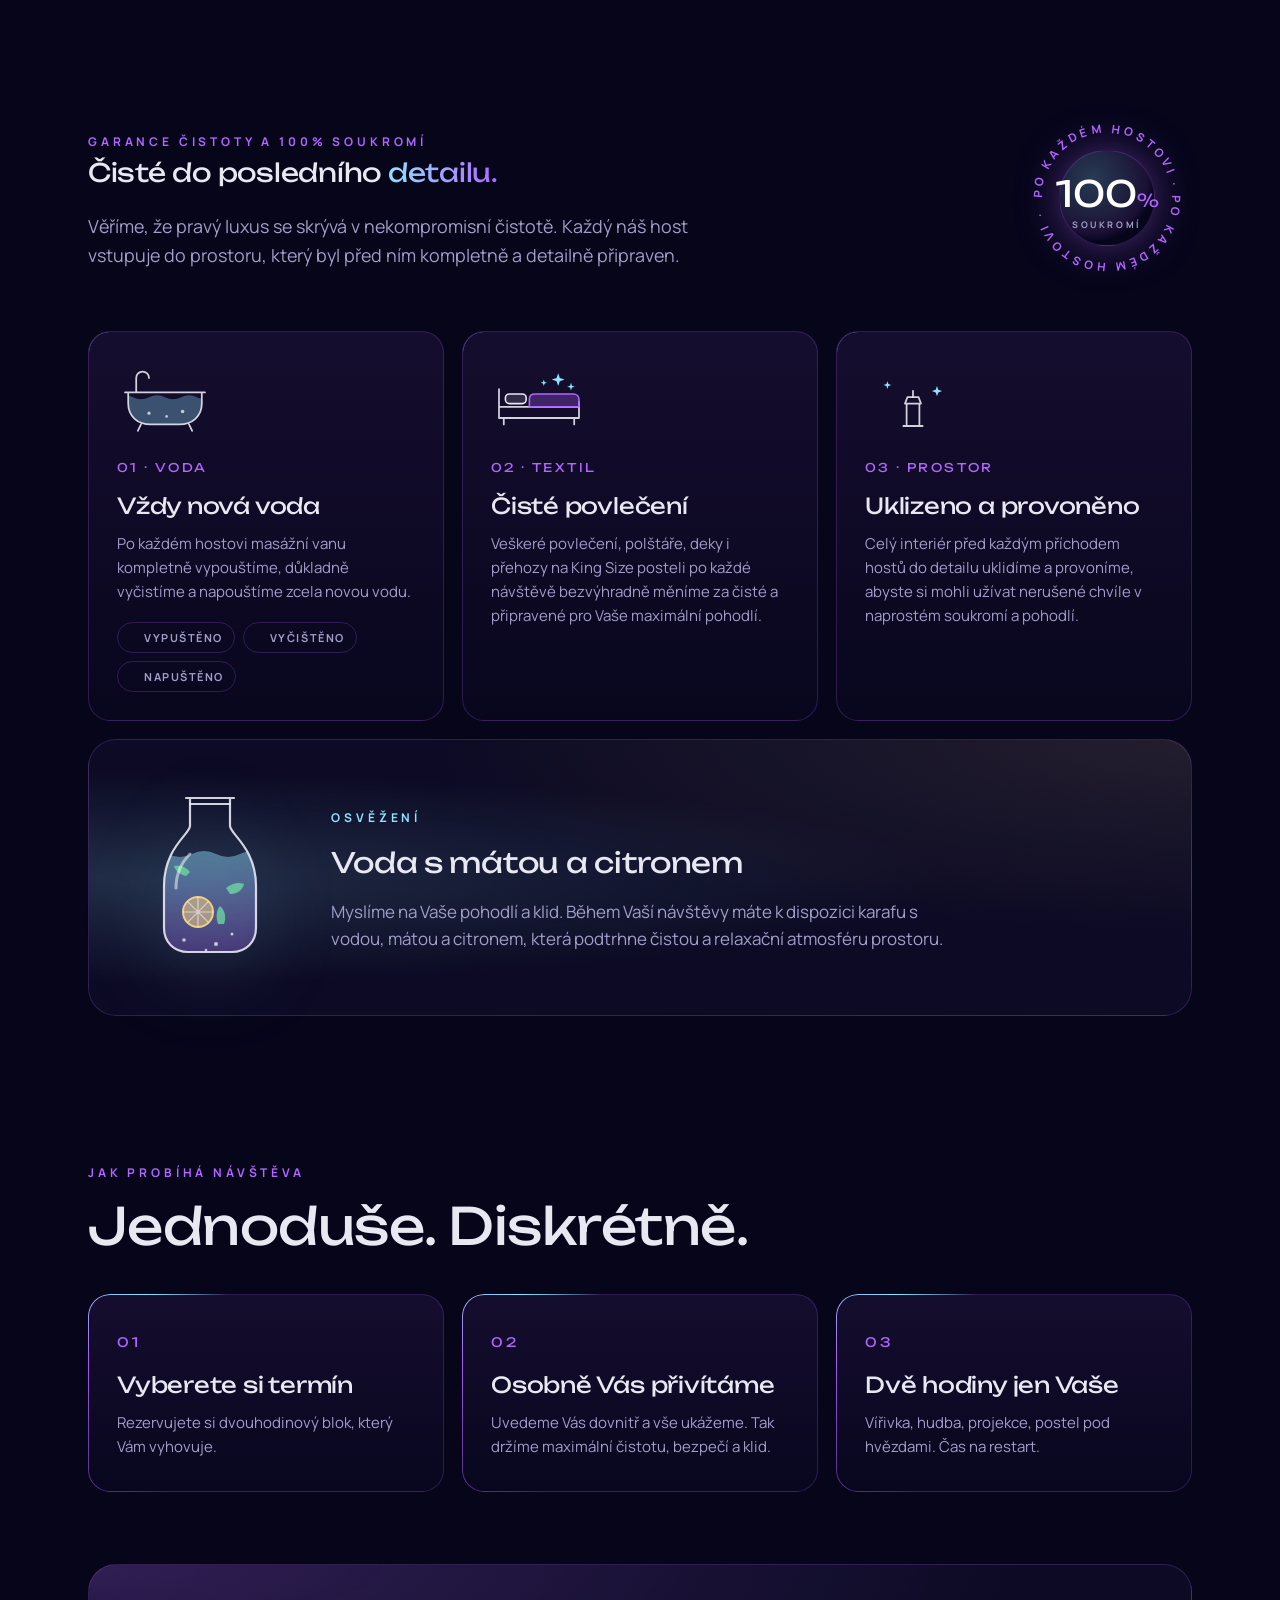
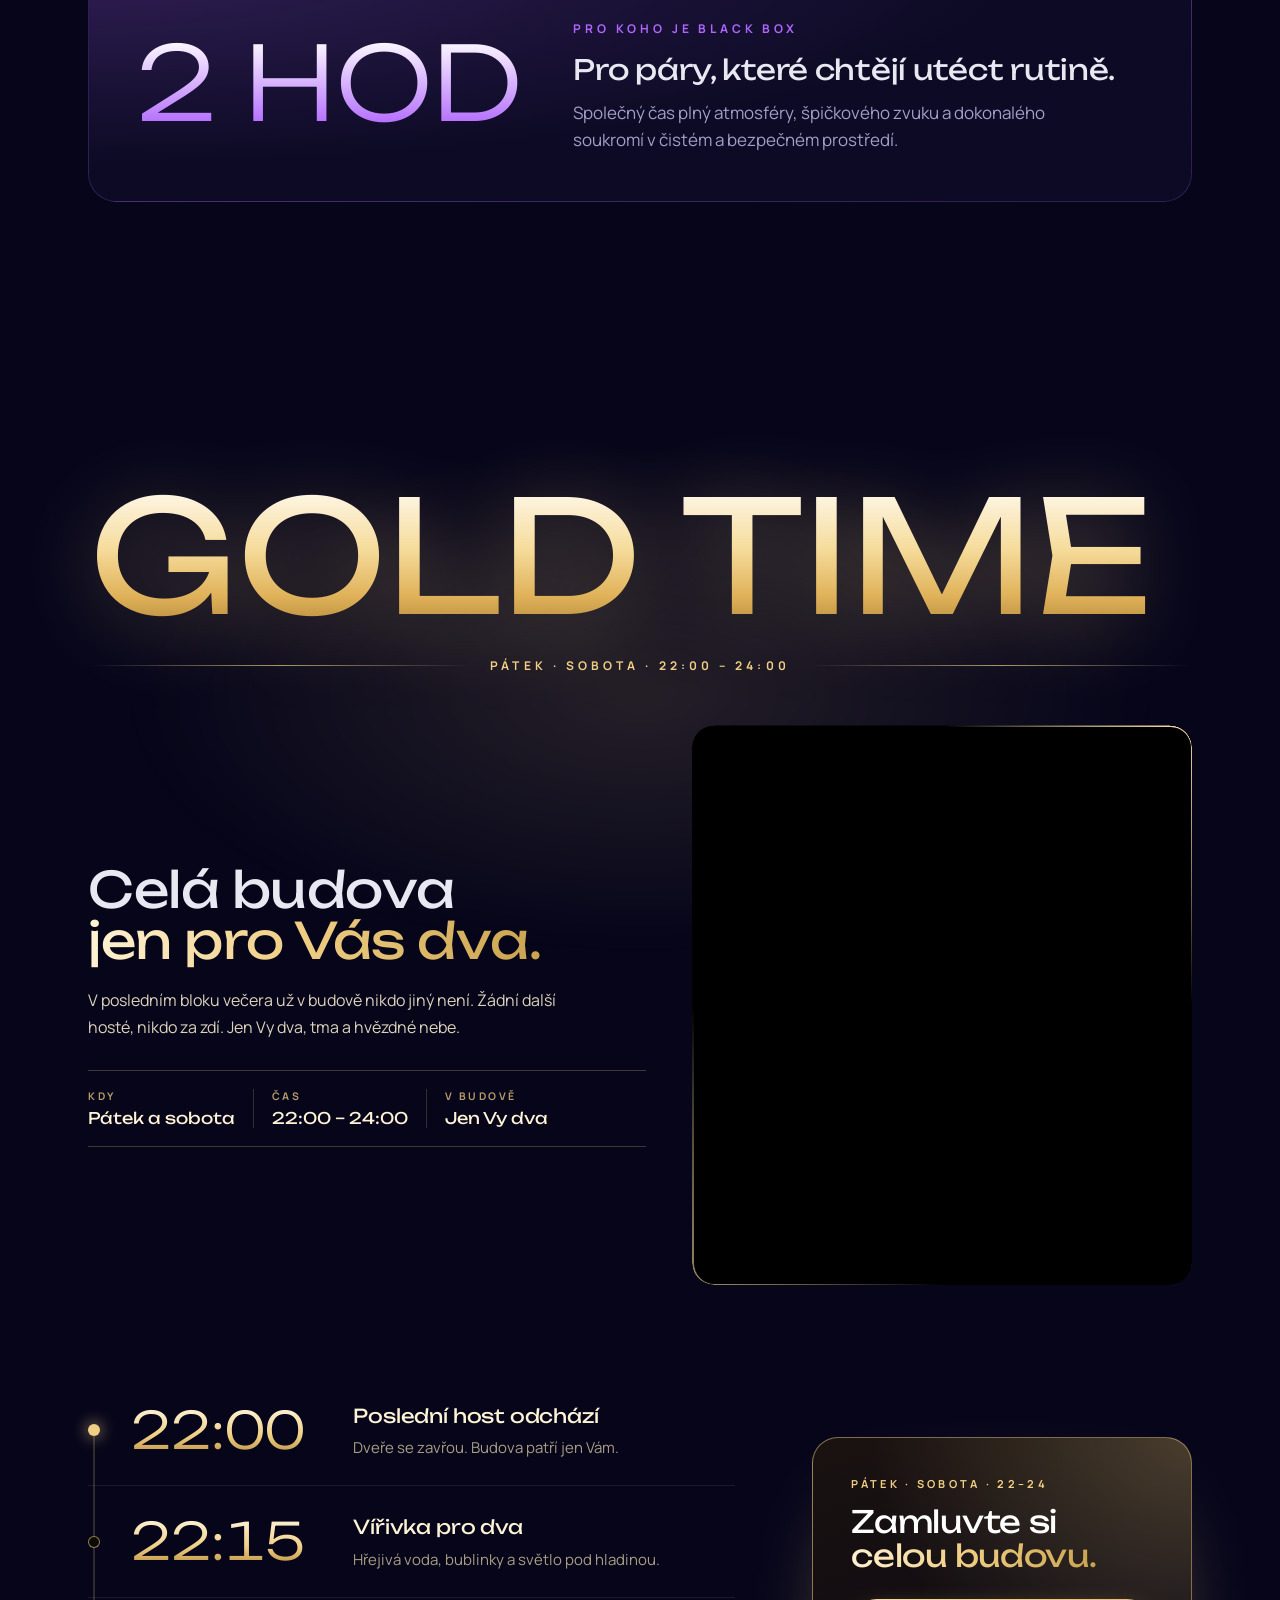
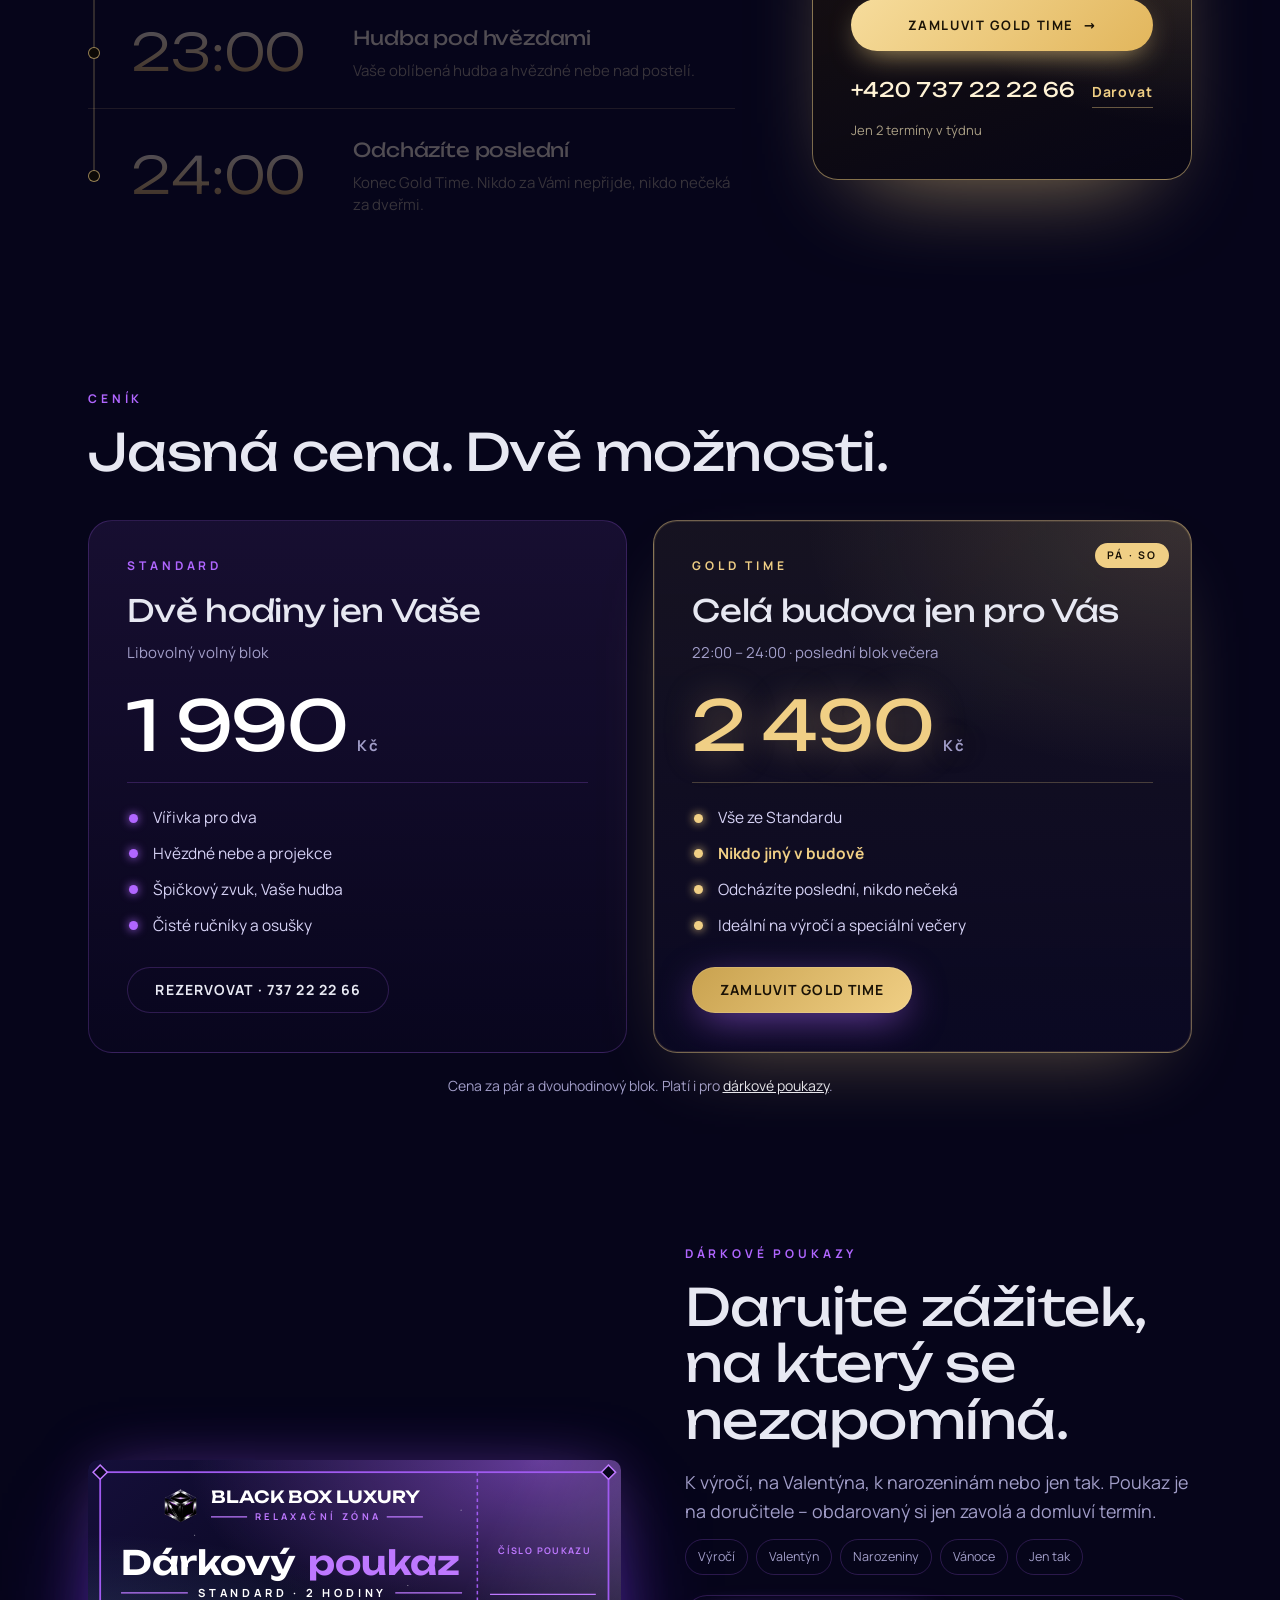
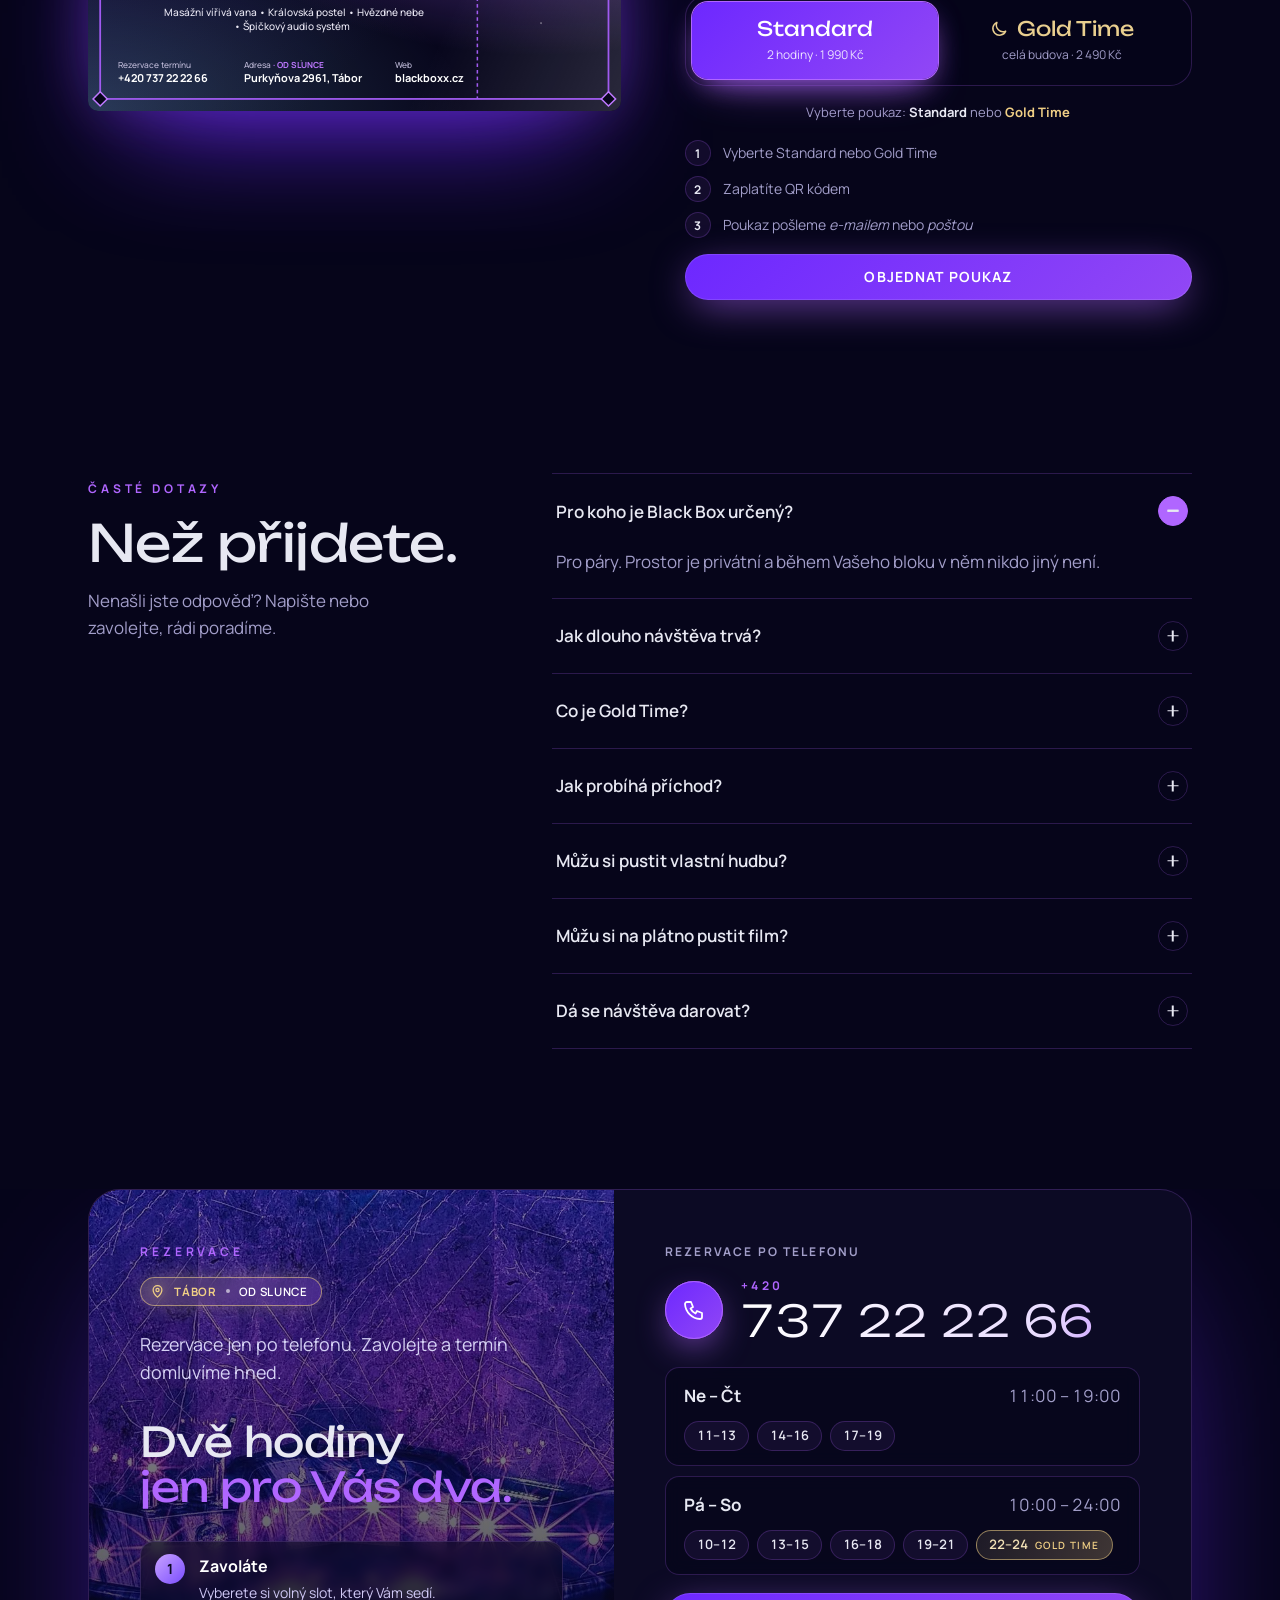
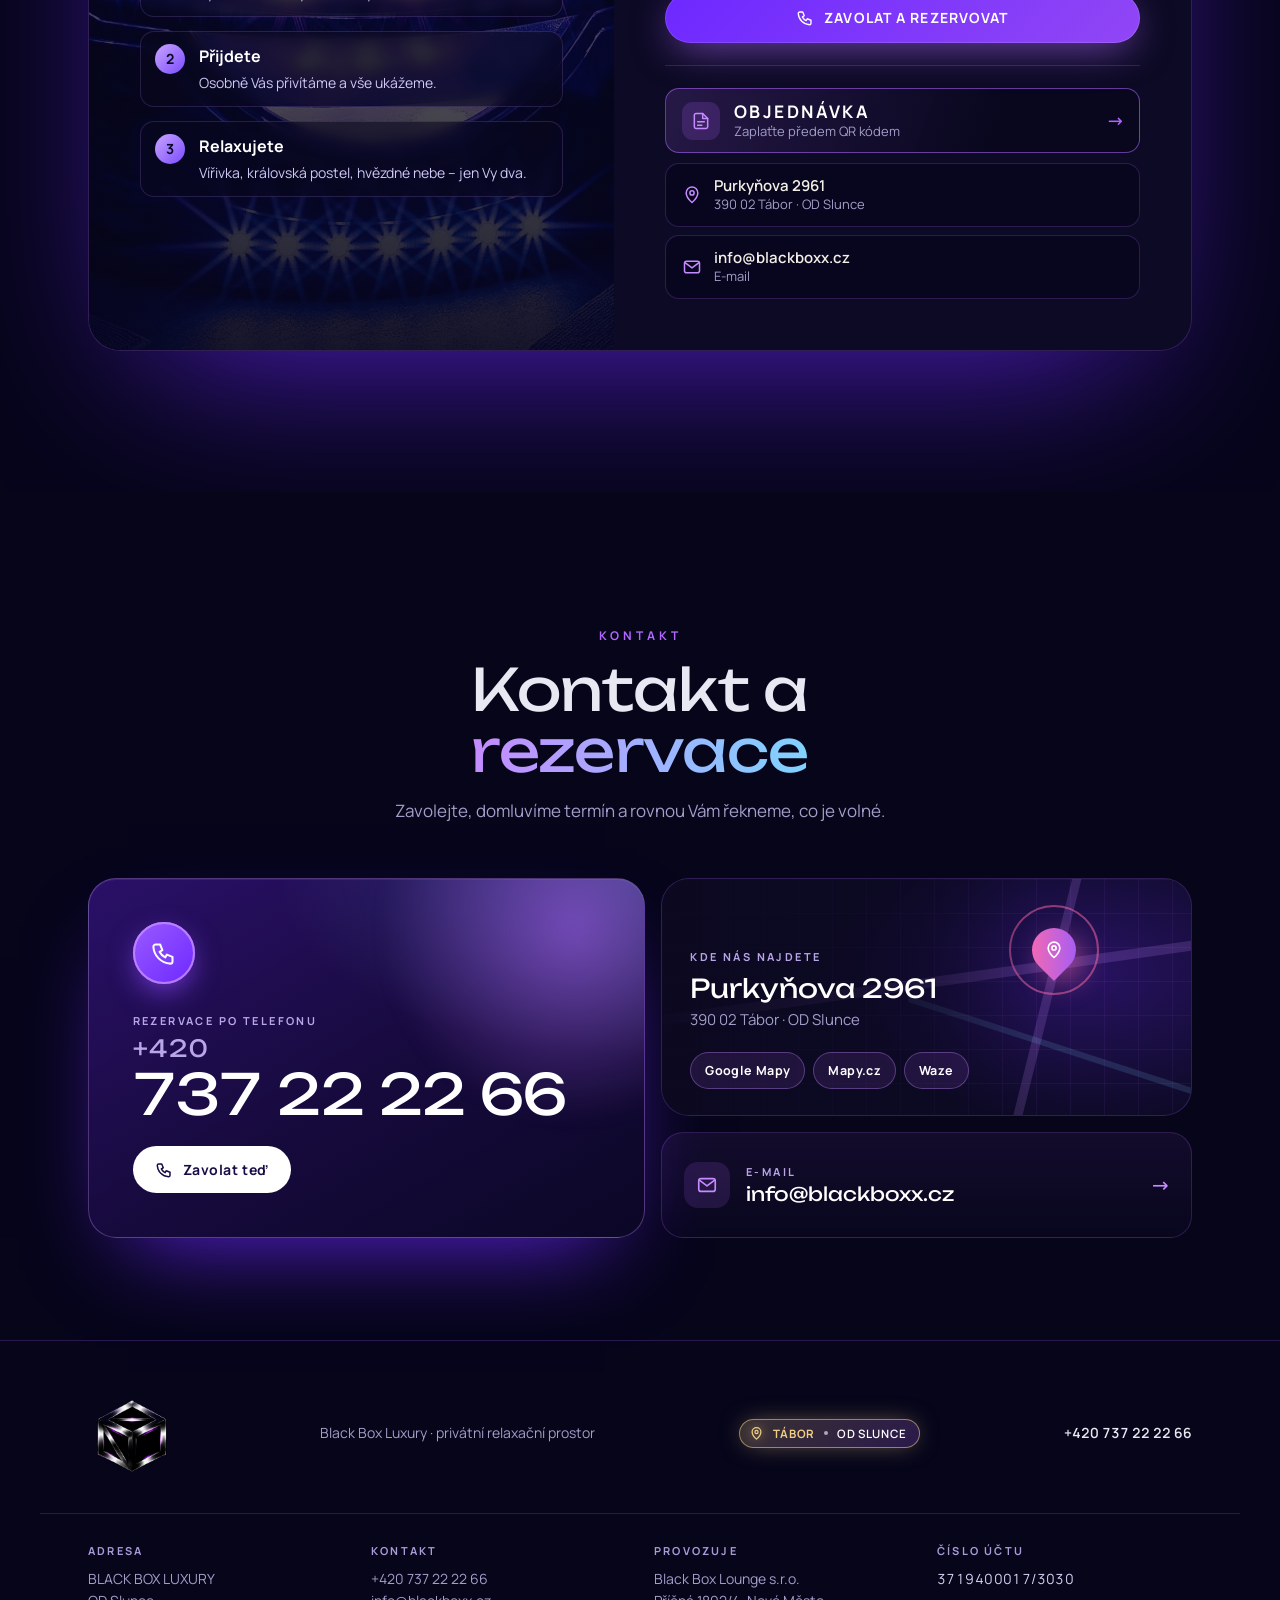
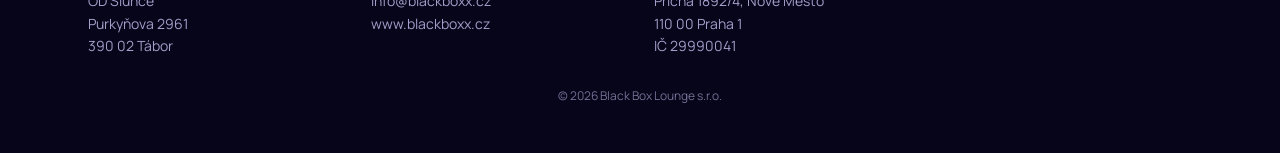
==== commit 6de17390: "Web: tlačítko Objednávka a shrnutí – platba QR kódem Co-Authored-By: Claude Sonnet 5.5 <noreply@anth" ====
--- a/dev/index.html
+++ b/dev/index.html
@@ -503,7 +503,7 @@
       <form id="voForm" novalidate onsubmit="return false">
         <div id="voStep">
           <h3 id="voTitle" tabindex="-1" autofocus>Objednávka poukazu</h3>
-          <div class="vo-sum"><div><b id="voKind">Standard · 2 hodiny</b><small>Poukaz na doručitele · platba fakturou</small></div><span class="vo-price" id="voPrice">1 990 Kč</span></div>
+          <div class="vo-sum"><div><b id="voKind">Standard · 2 hodiny</b><small>Poukaz na doručitele · platba QR kódem</small></div><span class="vo-price" id="voPrice">1 990 Kč</span></div>
           <fieldset class="vo-opts"><legend class="vo-lbl">Jak poukaz doručit</legend>
             <label class="vo-opt"><input type="radio" name="voWay" value="email" checked><span><svg viewBox="0 0 24 24" fill="none" stroke="currentColor" stroke-width="1.7" stroke-linecap="round" stroke-linejoin="round" aria-hidden="true"><rect x="3" y="5" width="18" height="14" rx="2"/><path d="M3.5 6.5l8.5 6.5 8.5-6.5"/></svg><strong>E-mailem</strong><em>PDF k tisku přijde hned po zaplacení.</em></span></label>
             <label class="vo-opt"><input type="radio" name="voWay" value="posta"><span><svg viewBox="0 0 24 24" fill="none" stroke="currentColor" stroke-width="1.7" stroke-linecap="round" stroke-linejoin="round" aria-hidden="true"><path d="M3 8l9-5 9 5v10a2 2 0 01-2 2H5a2 2 0 01-2-2z"/><path d="M3 8l9 6 9-6"/></svg><strong>Poštou</strong><em>Tištěný poukaz pošleme na Vaši adresu.</em></span></label>
@@ -578,7 +578,7 @@
             </div>
           </div>
           <a class="btn full call-btn" href="tel:+420737222266"><svg viewBox="0 0 24 24" fill="none" stroke="currentColor" stroke-width="1.8" stroke-linecap="round" stroke-linejoin="round" aria-hidden="true"><path d="M5 4h4l2 5-2.5 1.5a11 11 0 005 5L15 13l5 2v4a2 2 0 01-2 2A16 16 0 013 6a2 2 0 012-2z"/></svg>Zavolat a rezervovat</a>
-          <div class="bk-more"><button type="button" class="bk-order js-qo" aria-haspopup="dialog"><span class="bko-ic" aria-hidden="true"><svg viewBox="0 0 24 24" fill="none" stroke="currentColor" stroke-width="1.8" stroke-linecap="round" stroke-linejoin="round"><path d="M14 3H6a2 2 0 00-2 2v14a2 2 0 002 2h12a2 2 0 002-2V9z"/><path d="M14 3v6h6M8 13h8M8 17h5"/></svg></span><span class="bko-t"><b>Objednávka</b><small>Zaplaťte předem, fakturu pošleme e-mailem</small></span><span class="bko-a" aria-hidden="true">→</span></button>
+          <div class="bk-more"><button type="button" class="bk-order js-qo" aria-haspopup="dialog"><span class="bko-ic" aria-hidden="true"><svg viewBox="0 0 24 24" fill="none" stroke="currentColor" stroke-width="1.8" stroke-linecap="round" stroke-linejoin="round"><path d="M14 3H6a2 2 0 00-2 2v14a2 2 0 002 2h12a2 2 0 002-2V9z"/><path d="M14 3v6h6M8 13h8M8 17h5"/></svg></span><span class="bko-t"><b>Objednávka</b><small>Zaplaťte předem QR kódem</small></span><span class="bko-a" aria-hidden="true">→</span></button>
           <div class="bk-addr"><a href="https://maps.google.com/?q=Purky%C5%88ova+2961,+390+02+T%C3%A1bor" target="_blank" rel="noopener"><svg viewBox="0 0 24 24" fill="none" stroke="currentColor" stroke-width="1.8" stroke-linecap="round" stroke-linejoin="round" aria-hidden="true"><path d="M12 21s-7-6.2-7-11.5a7 7 0 0114 0C19 14.8 12 21 12 21z"/><circle cx="12" cy="9.5" r="2.5"/></svg><span><b>Purkyňova 2961</b>390 02 Tábor · OD Slunce</span></a><a href="mailto:info@blackboxx.cz"><svg viewBox="0 0 24 24" fill="none" stroke="currentColor" stroke-width="1.8" stroke-linecap="round" stroke-linejoin="round" aria-hidden="true"><rect x="3" y="5" width="18" height="14" rx="2.5"/><path d="M4 7l8 6 8-6"/></svg><span><b>info@blackboxx.cz</b>E-mail</span></a></div></div>
           
         </div>
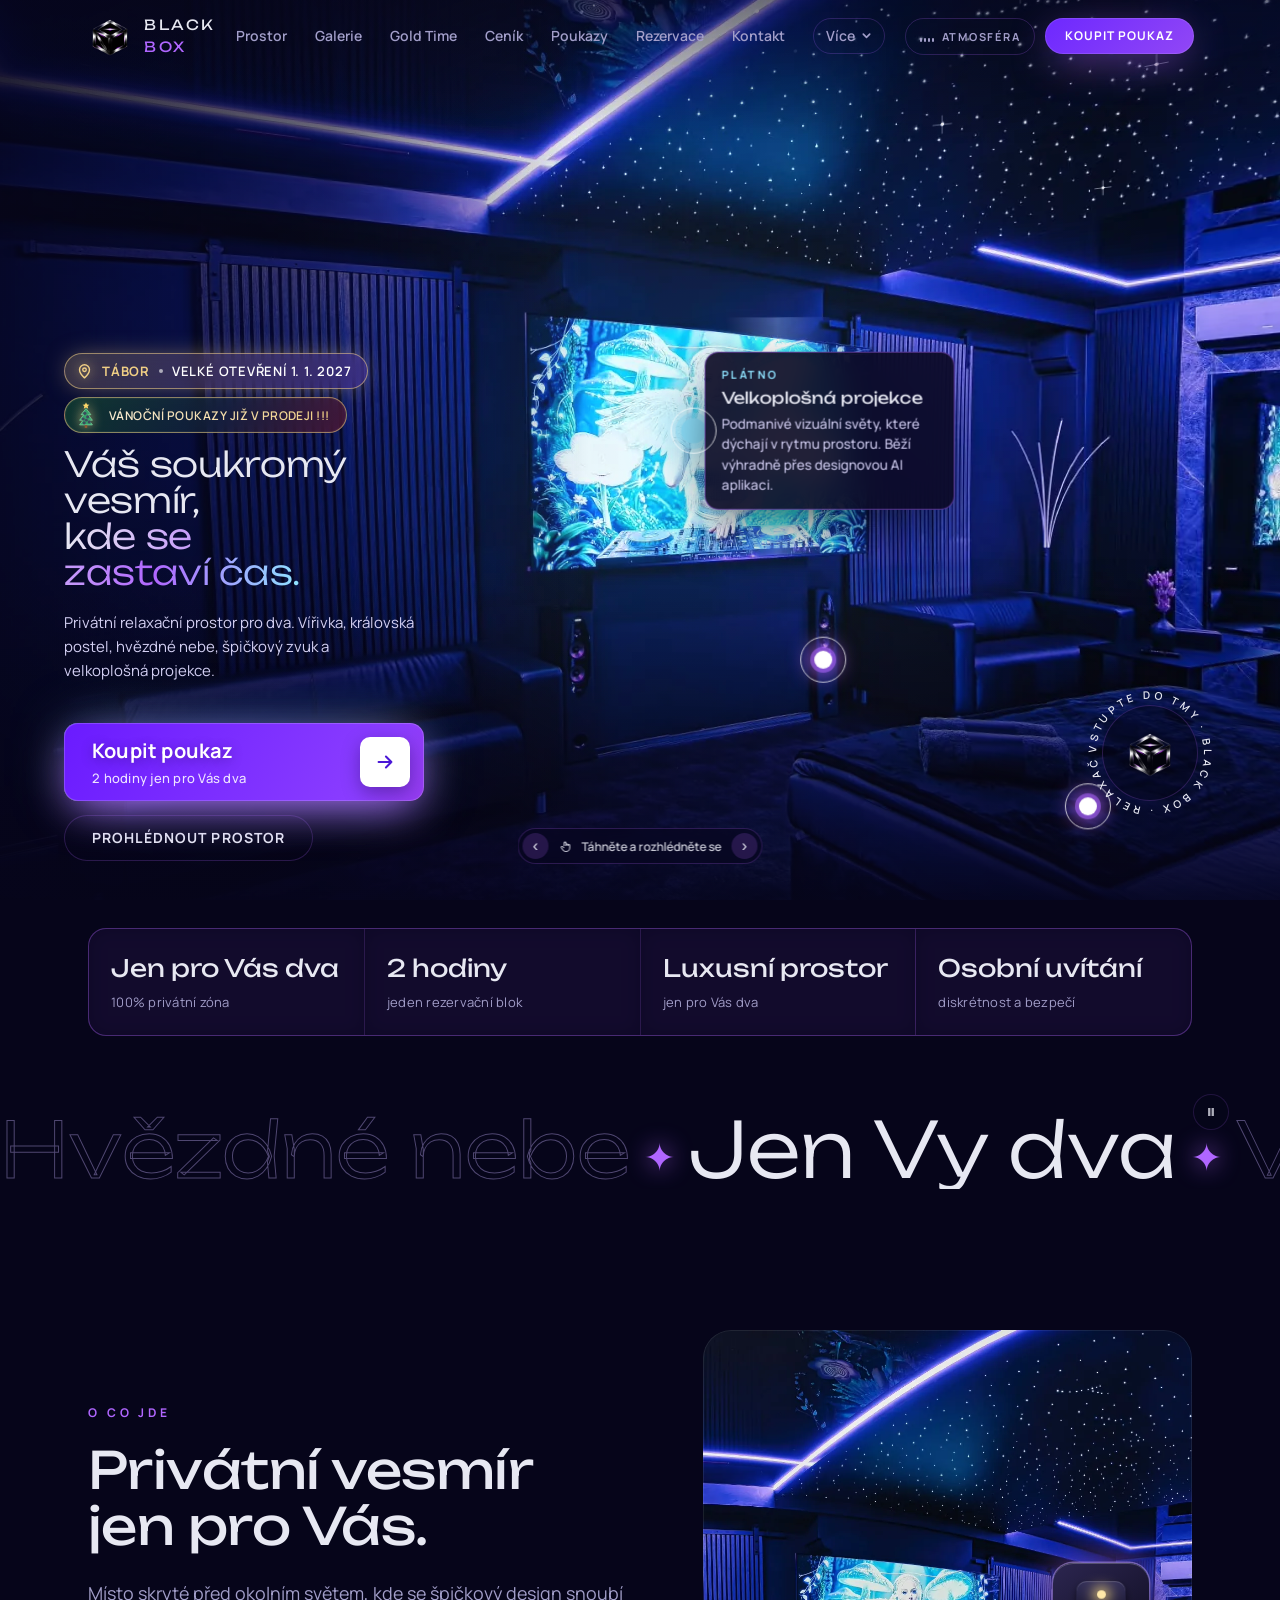
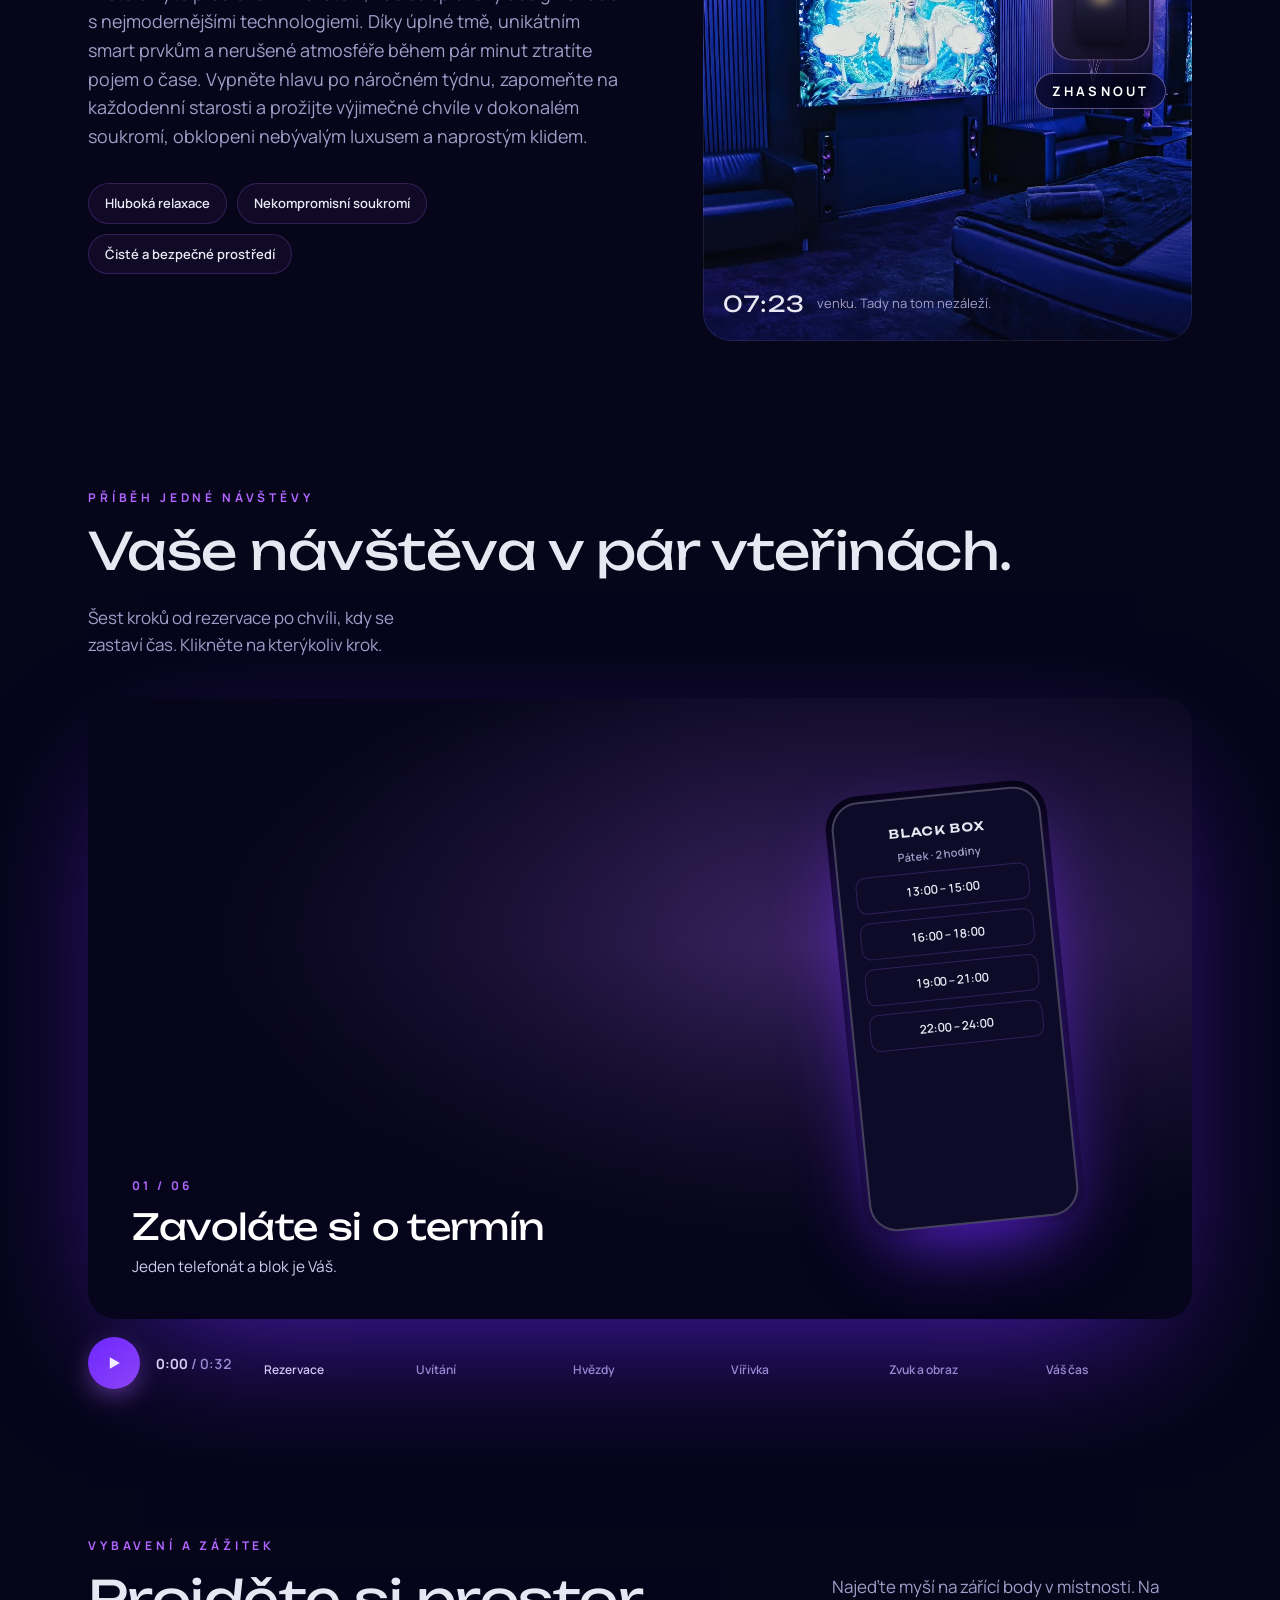
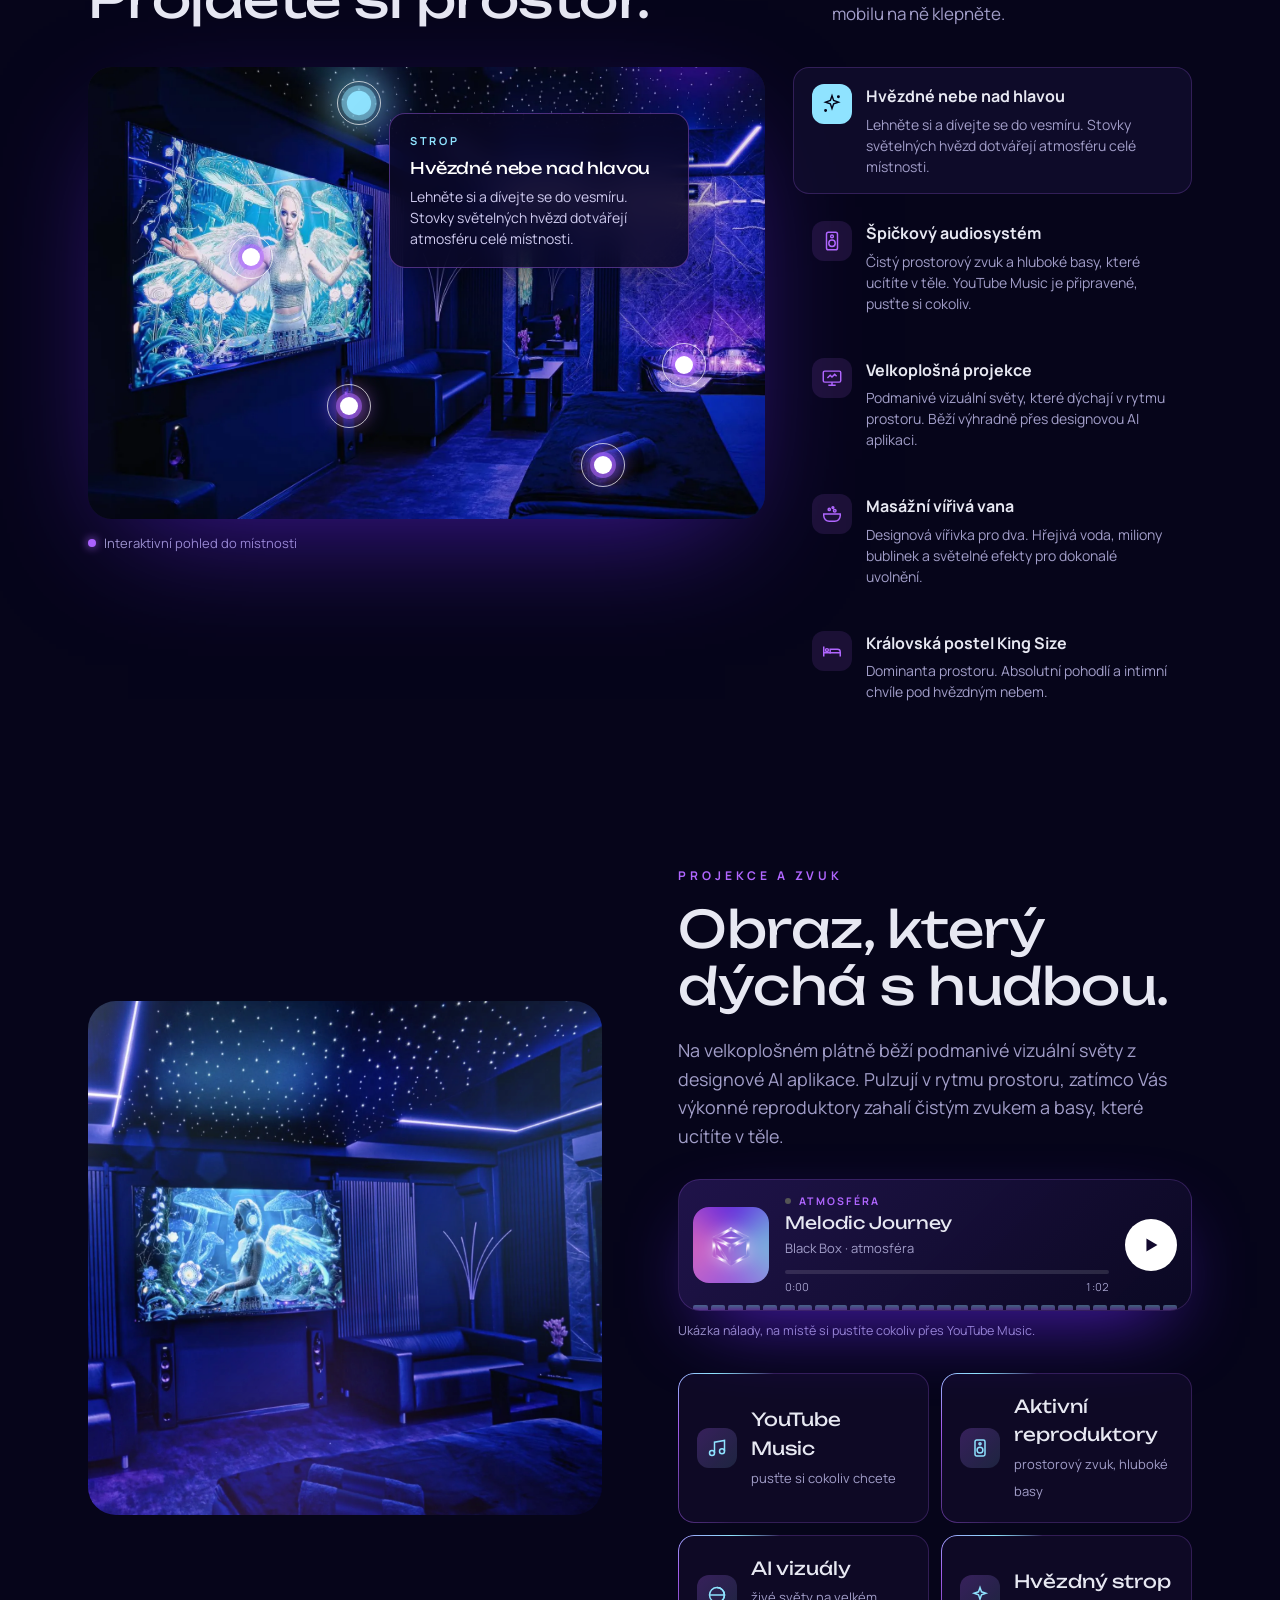
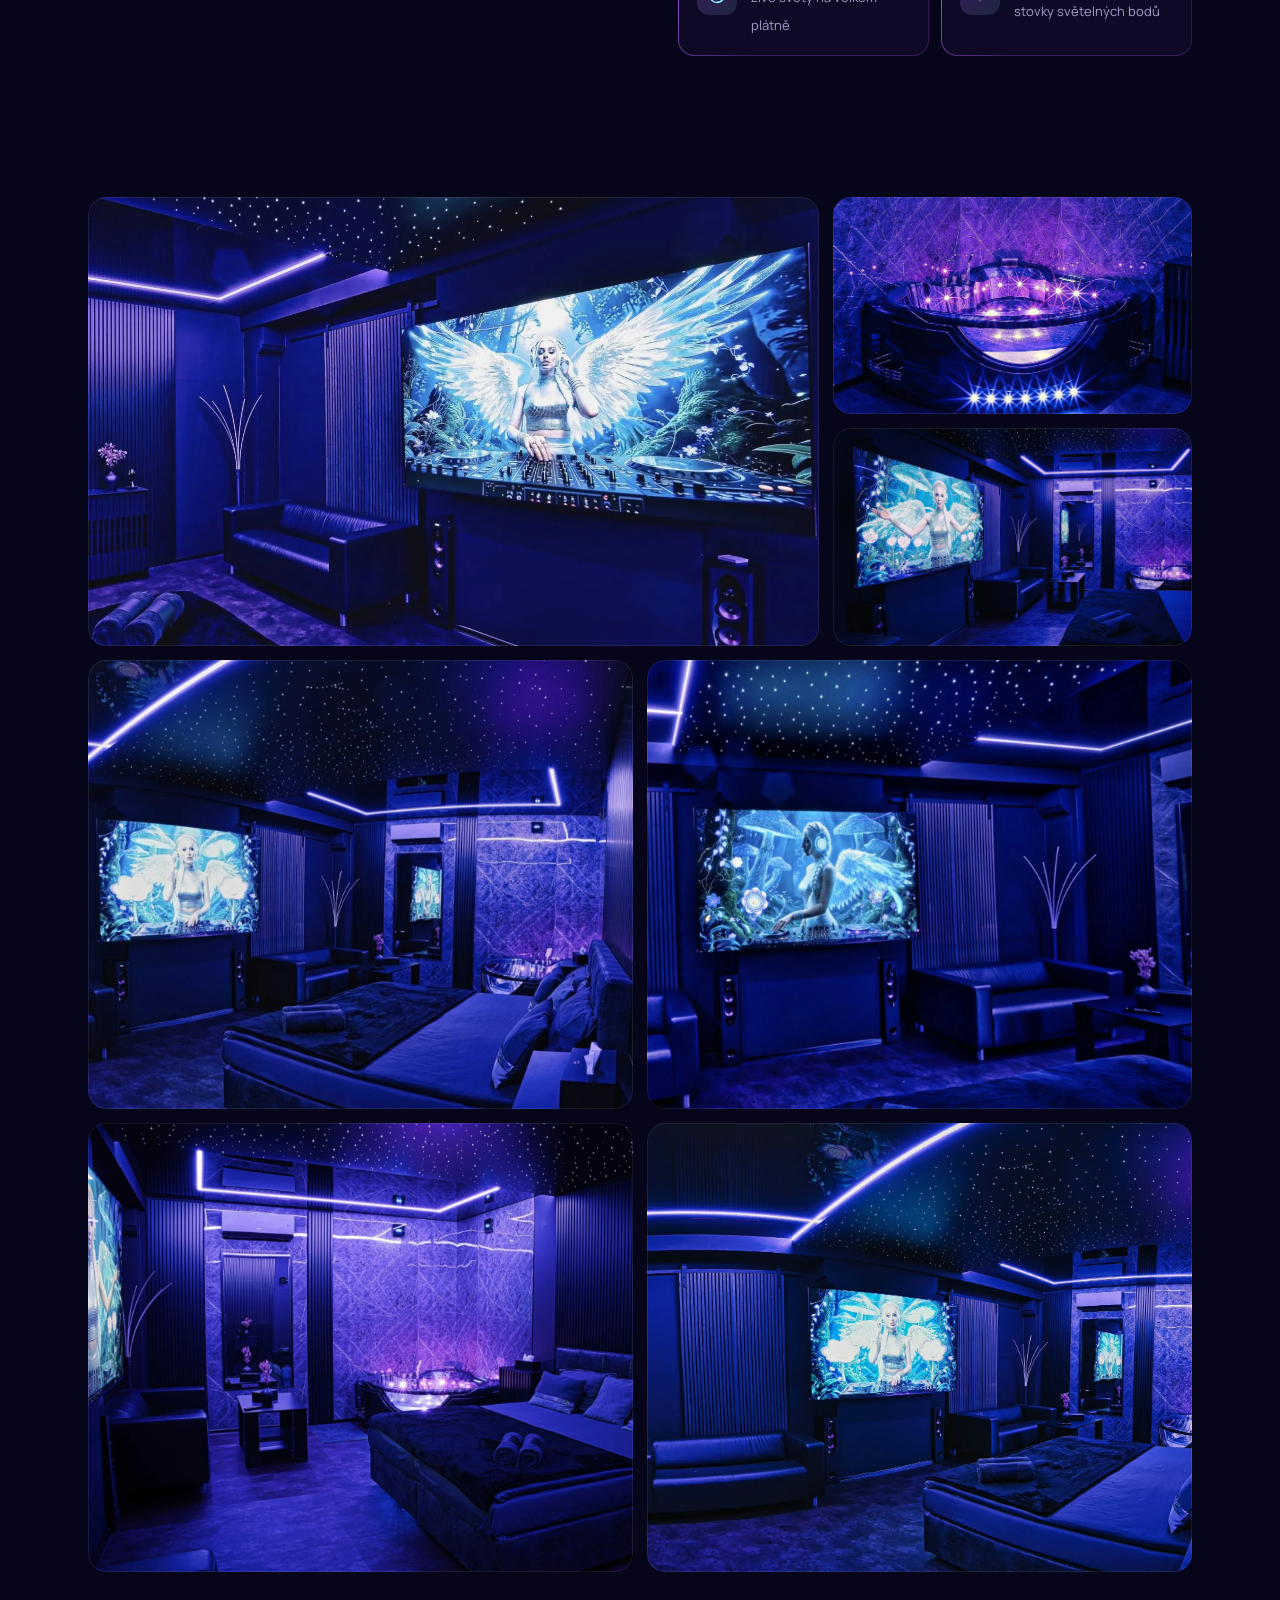
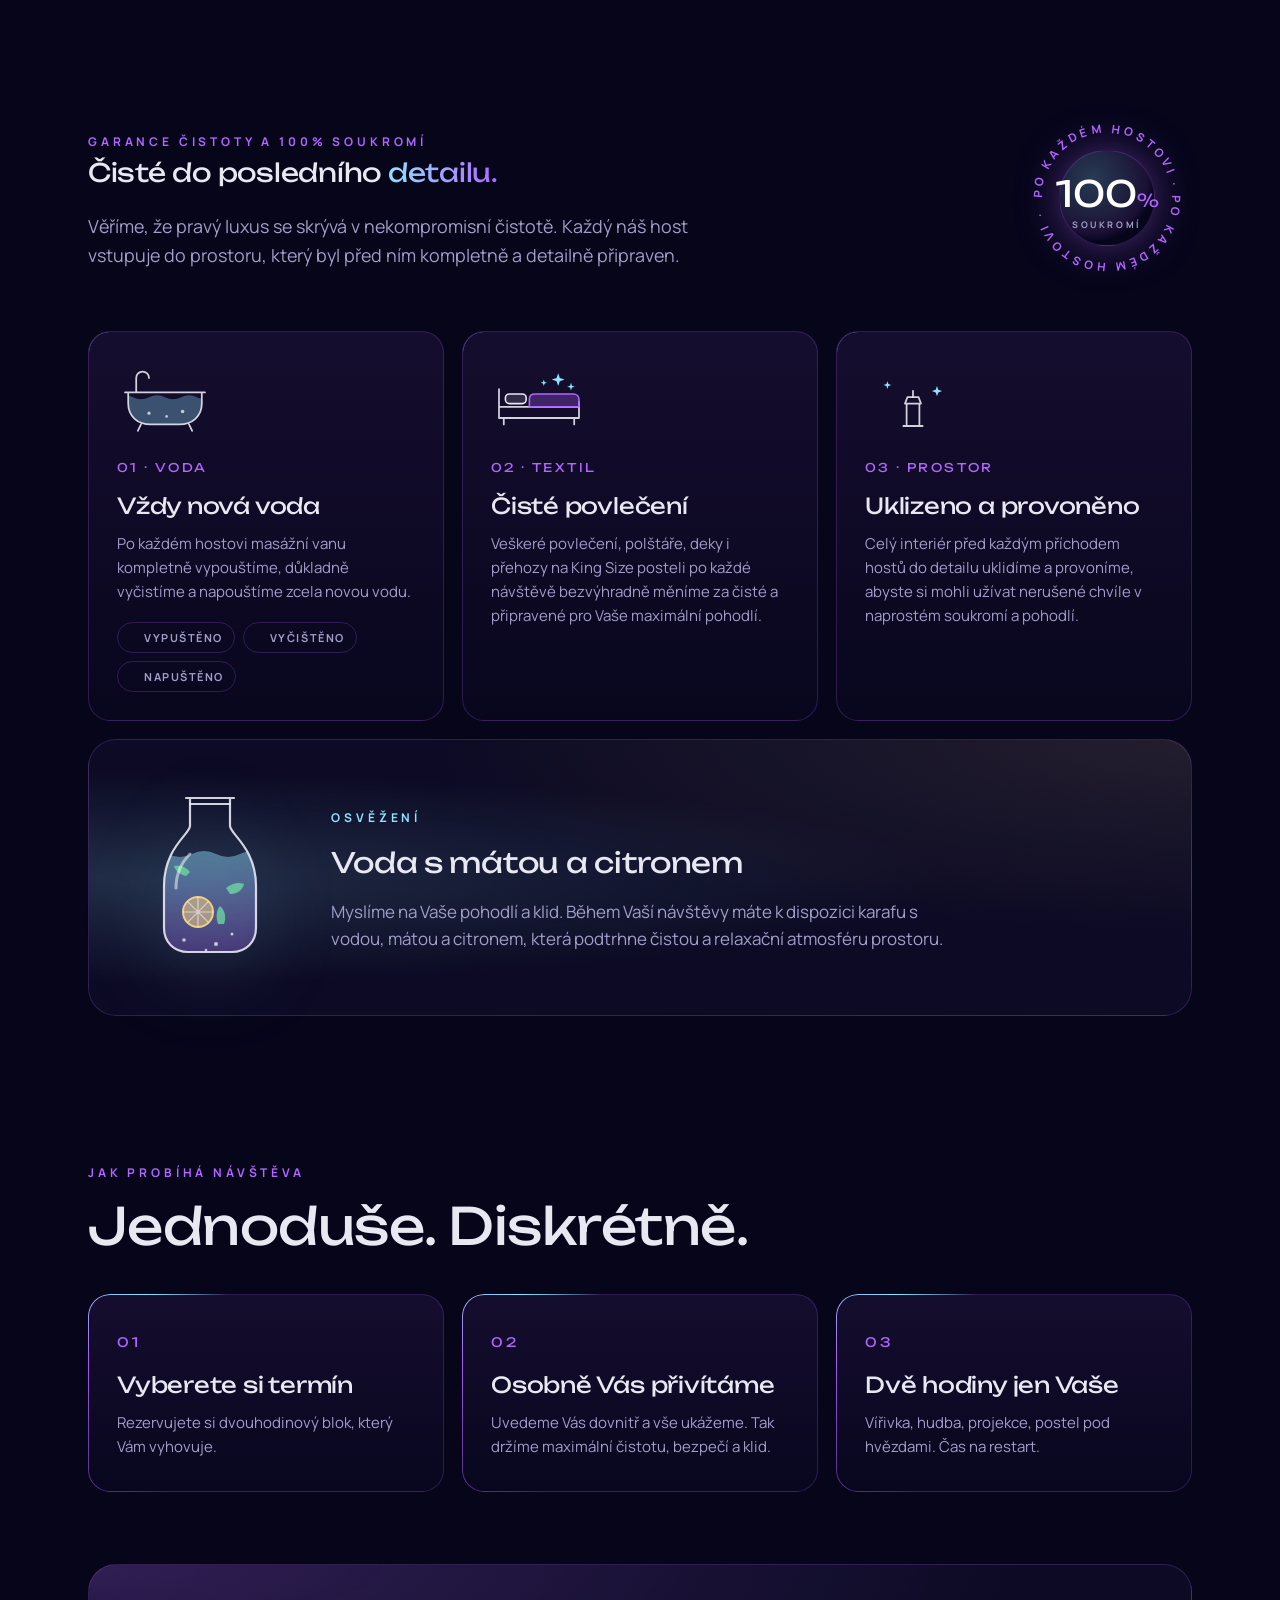
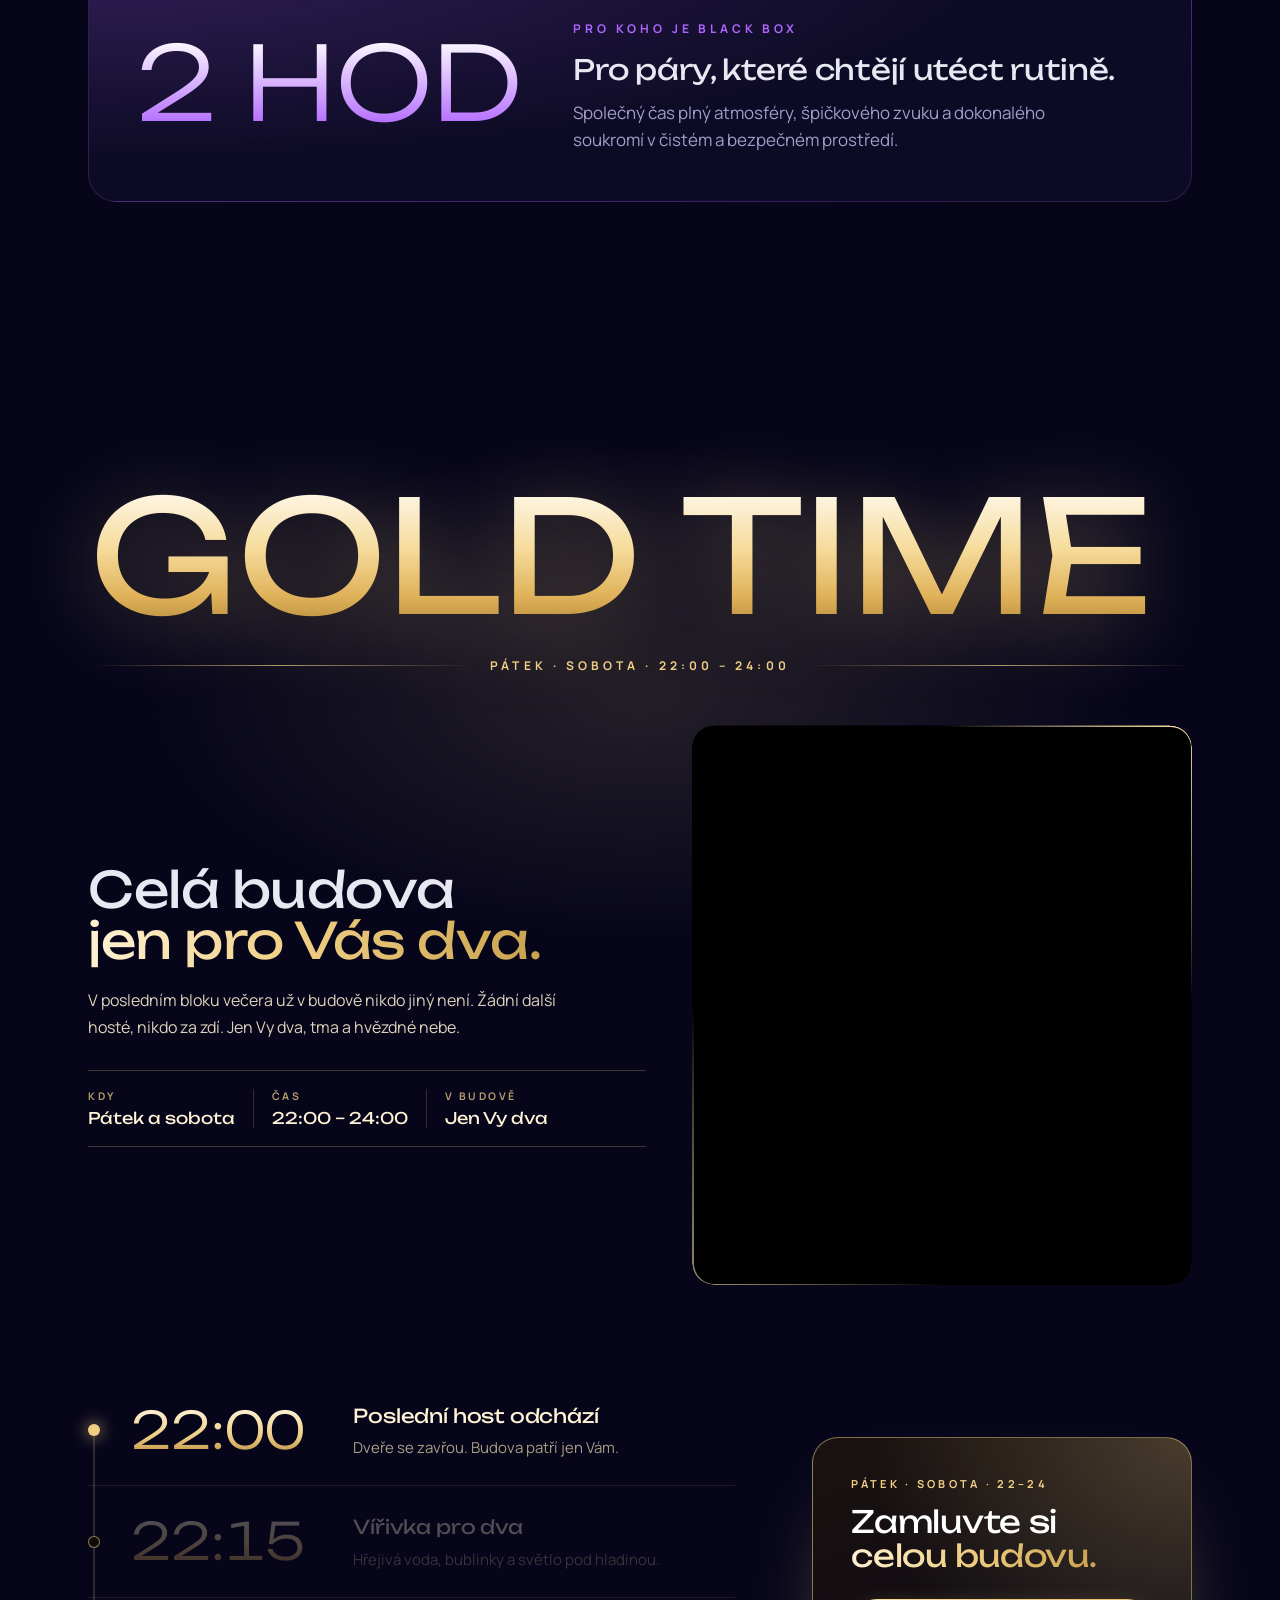
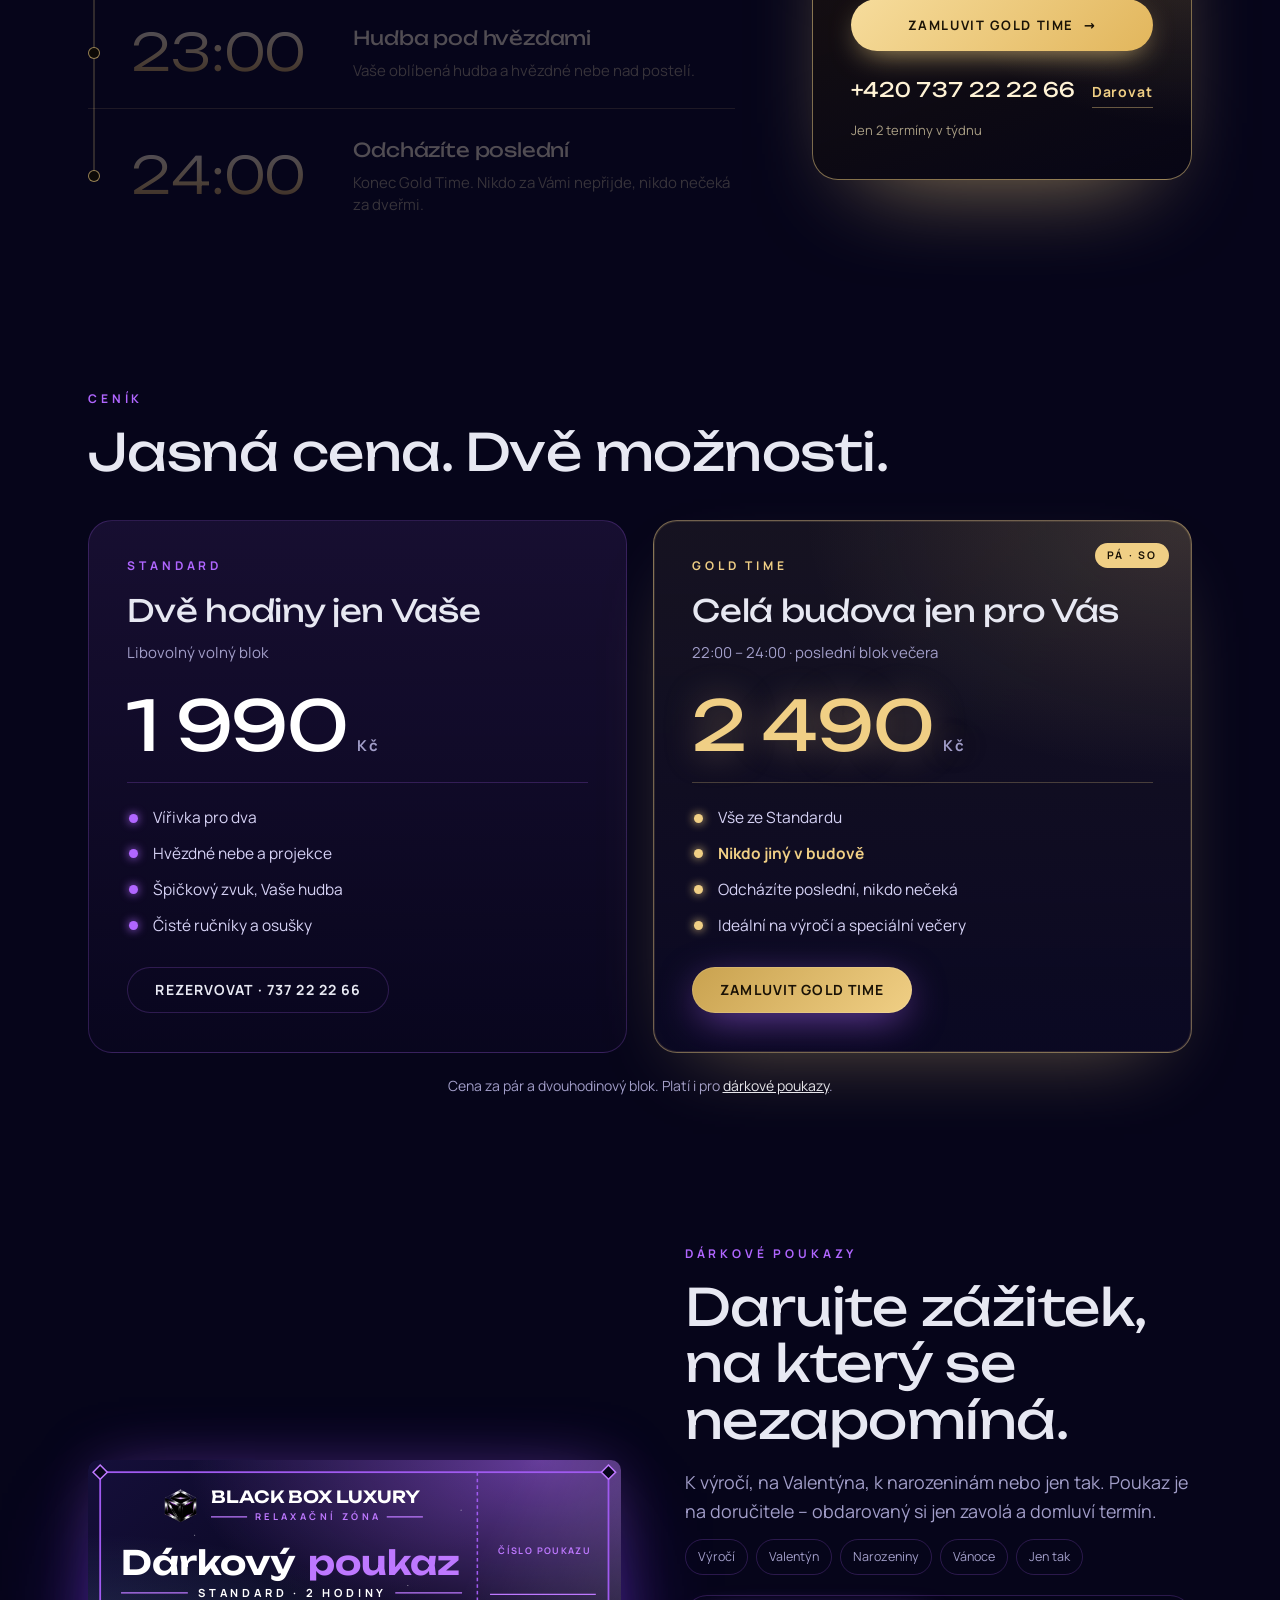
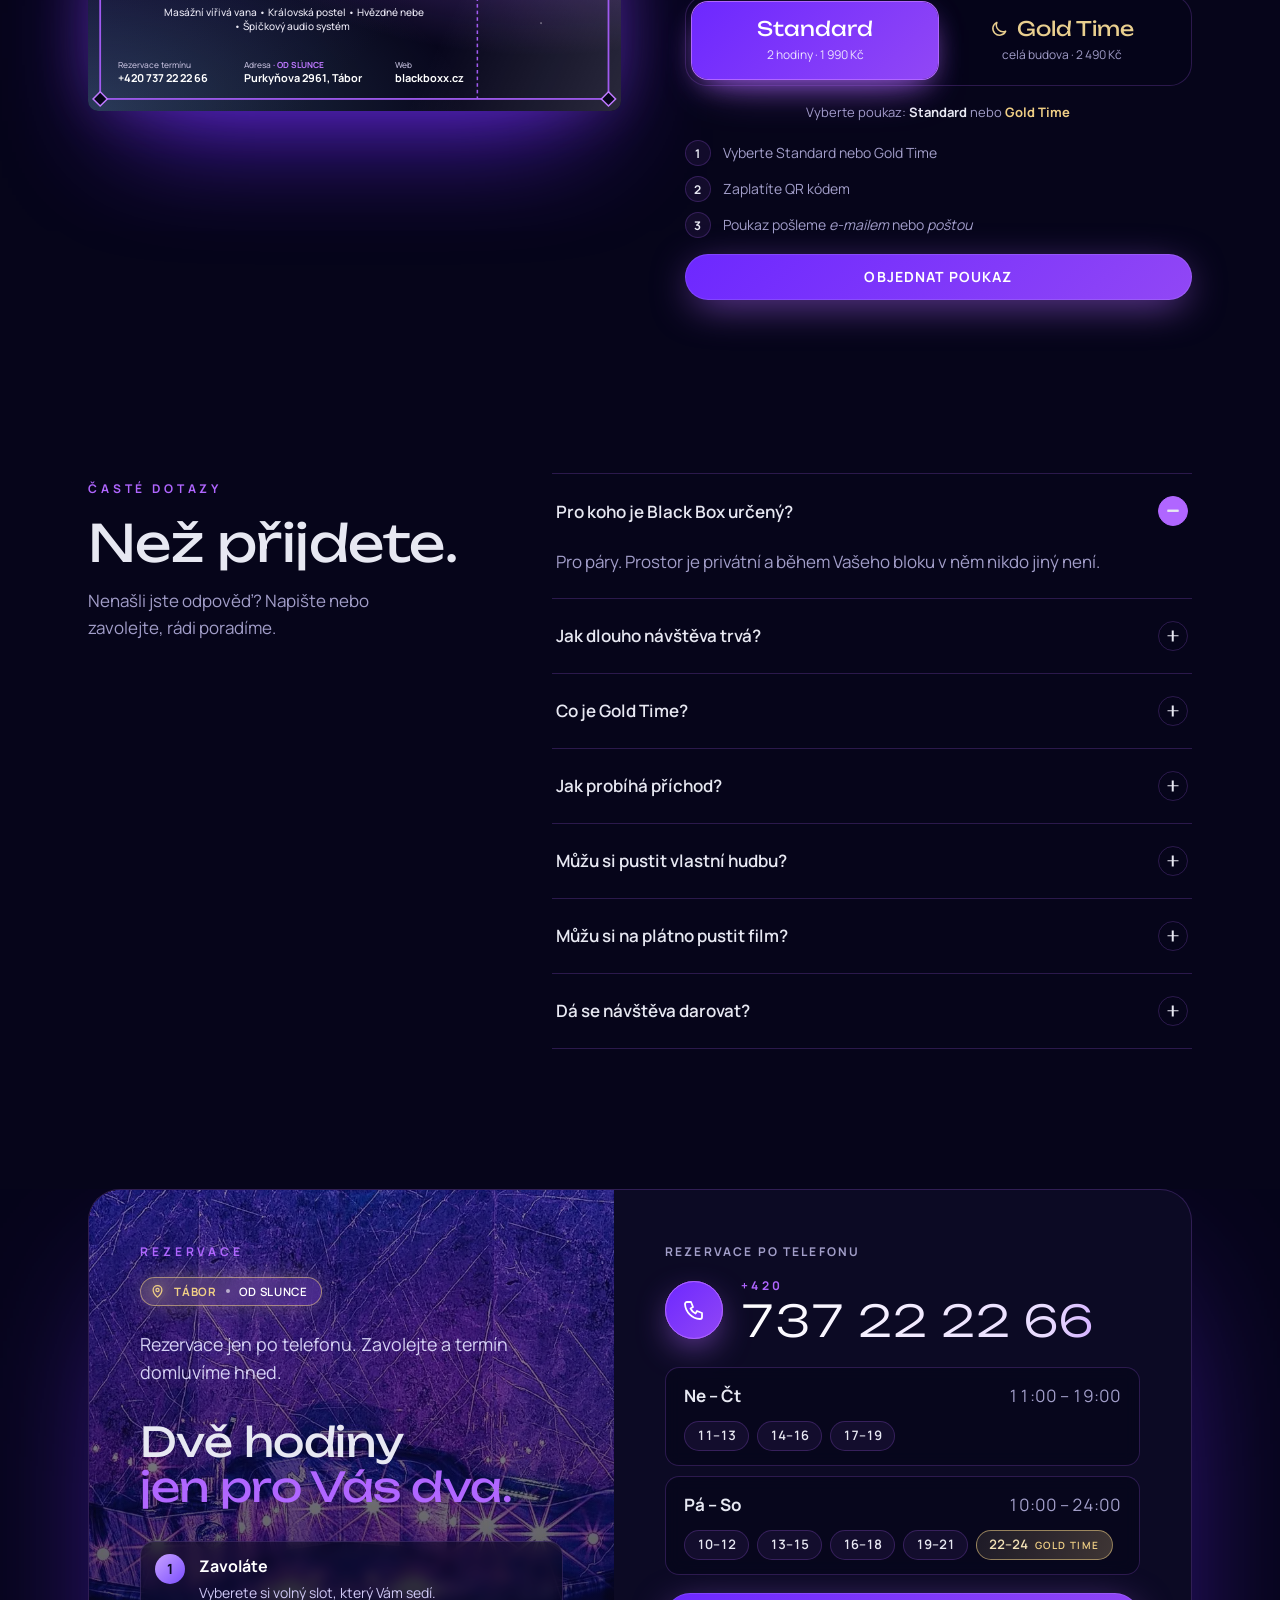
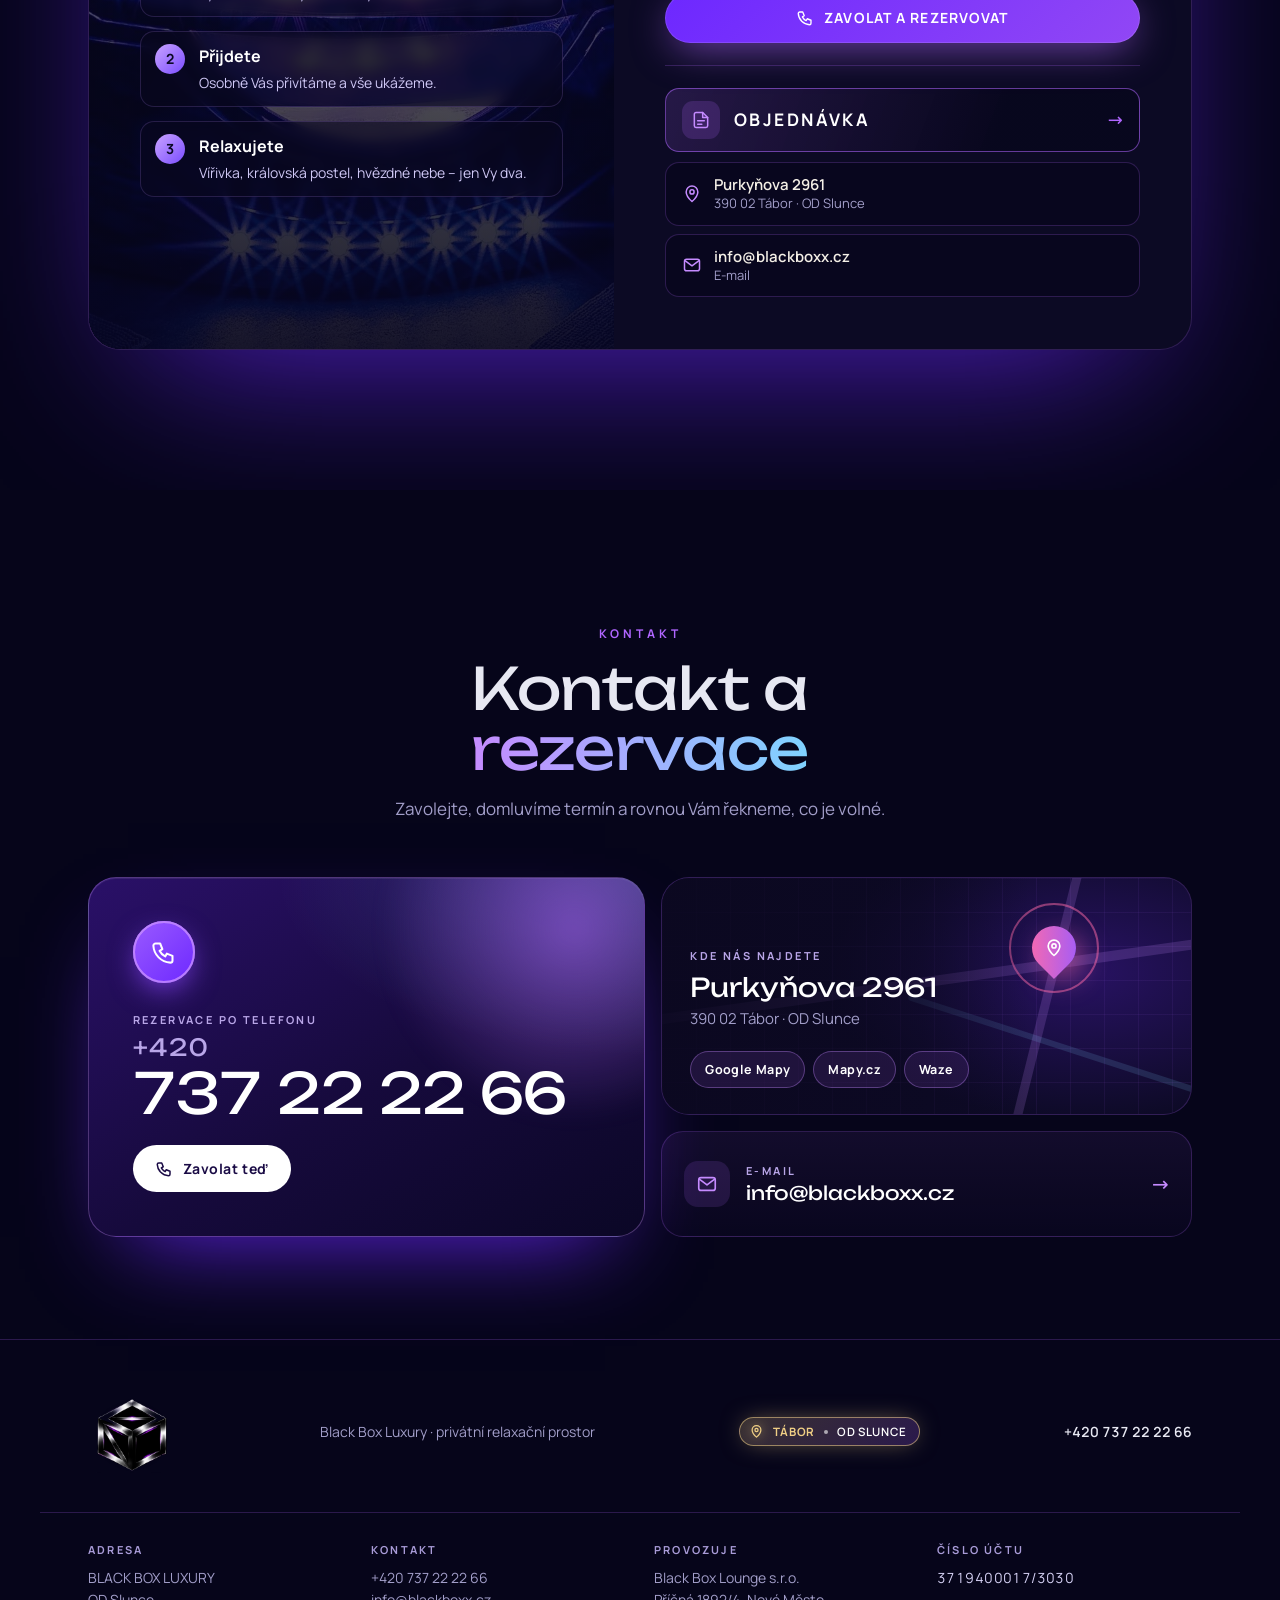
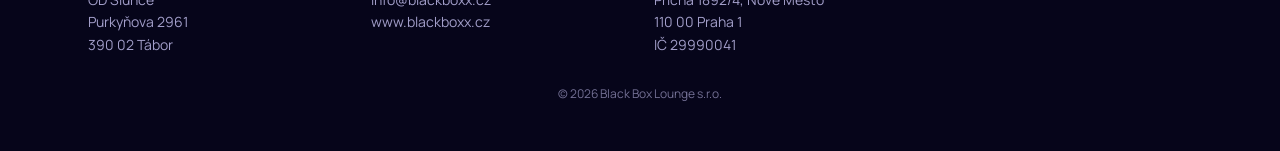
==== commit 84de6d7c: "Web: tlačítko Objednávka v Kontaktu bez podtitulku Co-Authored-By: Claude Sonnet 5.5 <noreply@anthro" ====
--- a/dev/index.html
+++ b/dev/index.html
@@ -578,7 +578,7 @@
             </div>
           </div>
           <a class="btn full call-btn" href="tel:+420737222266"><svg viewBox="0 0 24 24" fill="none" stroke="currentColor" stroke-width="1.8" stroke-linecap="round" stroke-linejoin="round" aria-hidden="true"><path d="M5 4h4l2 5-2.5 1.5a11 11 0 005 5L15 13l5 2v4a2 2 0 01-2 2A16 16 0 013 6a2 2 0 012-2z"/></svg>Zavolat a rezervovat</a>
-          <div class="bk-more"><button type="button" class="bk-order js-qo" aria-haspopup="dialog"><span class="bko-ic" aria-hidden="true"><svg viewBox="0 0 24 24" fill="none" stroke="currentColor" stroke-width="1.8" stroke-linecap="round" stroke-linejoin="round"><path d="M14 3H6a2 2 0 00-2 2v14a2 2 0 002 2h12a2 2 0 002-2V9z"/><path d="M14 3v6h6M8 13h8M8 17h5"/></svg></span><span class="bko-t"><b>Objednávka</b><small>Zaplaťte předem QR kódem</small></span><span class="bko-a" aria-hidden="true">→</span></button>
+          <div class="bk-more"><button type="button" class="bk-order js-qo" aria-haspopup="dialog"><span class="bko-ic" aria-hidden="true"><svg viewBox="0 0 24 24" fill="none" stroke="currentColor" stroke-width="1.8" stroke-linecap="round" stroke-linejoin="round"><path d="M14 3H6a2 2 0 00-2 2v14a2 2 0 002 2h12a2 2 0 002-2V9z"/><path d="M14 3v6h6M8 13h8M8 17h5"/></svg></span><span class="bko-t"><b>Objednávka</b></span><span class="bko-a" aria-hidden="true">→</span></button>
           <div class="bk-addr"><a href="https://maps.google.com/?q=Purky%C5%88ova+2961,+390+02+T%C3%A1bor" target="_blank" rel="noopener"><svg viewBox="0 0 24 24" fill="none" stroke="currentColor" stroke-width="1.8" stroke-linecap="round" stroke-linejoin="round" aria-hidden="true"><path d="M12 21s-7-6.2-7-11.5a7 7 0 0114 0C19 14.8 12 21 12 21z"/><circle cx="12" cy="9.5" r="2.5"/></svg><span><b>Purkyňova 2961</b>390 02 Tábor · OD Slunce</span></a><a href="mailto:info@blackboxx.cz"><svg viewBox="0 0 24 24" fill="none" stroke="currentColor" stroke-width="1.8" stroke-linecap="round" stroke-linejoin="round" aria-hidden="true"><rect x="3" y="5" width="18" height="14" rx="2.5"/><path d="M4 7l8 6 8-6"/></svg><span><b>info@blackboxx.cz</b>E-mail</span></a></div></div>
           
         </div>
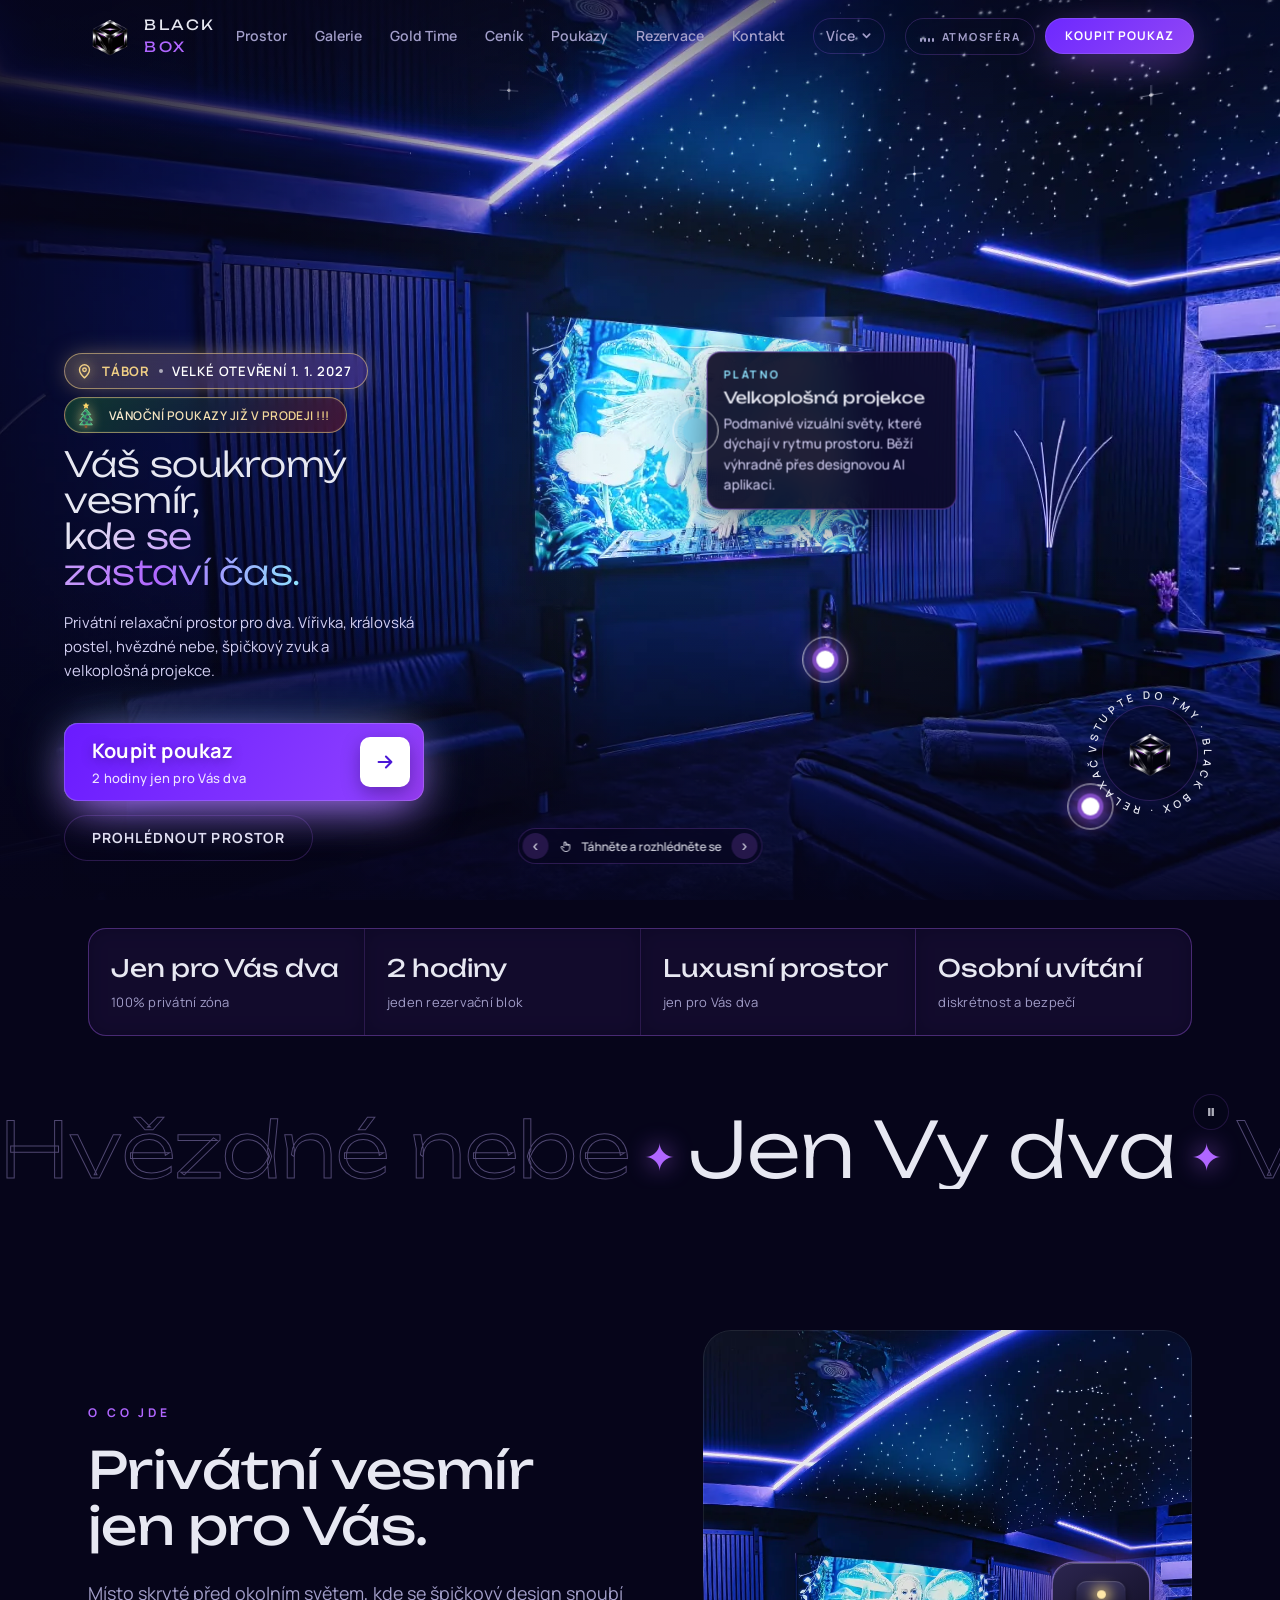
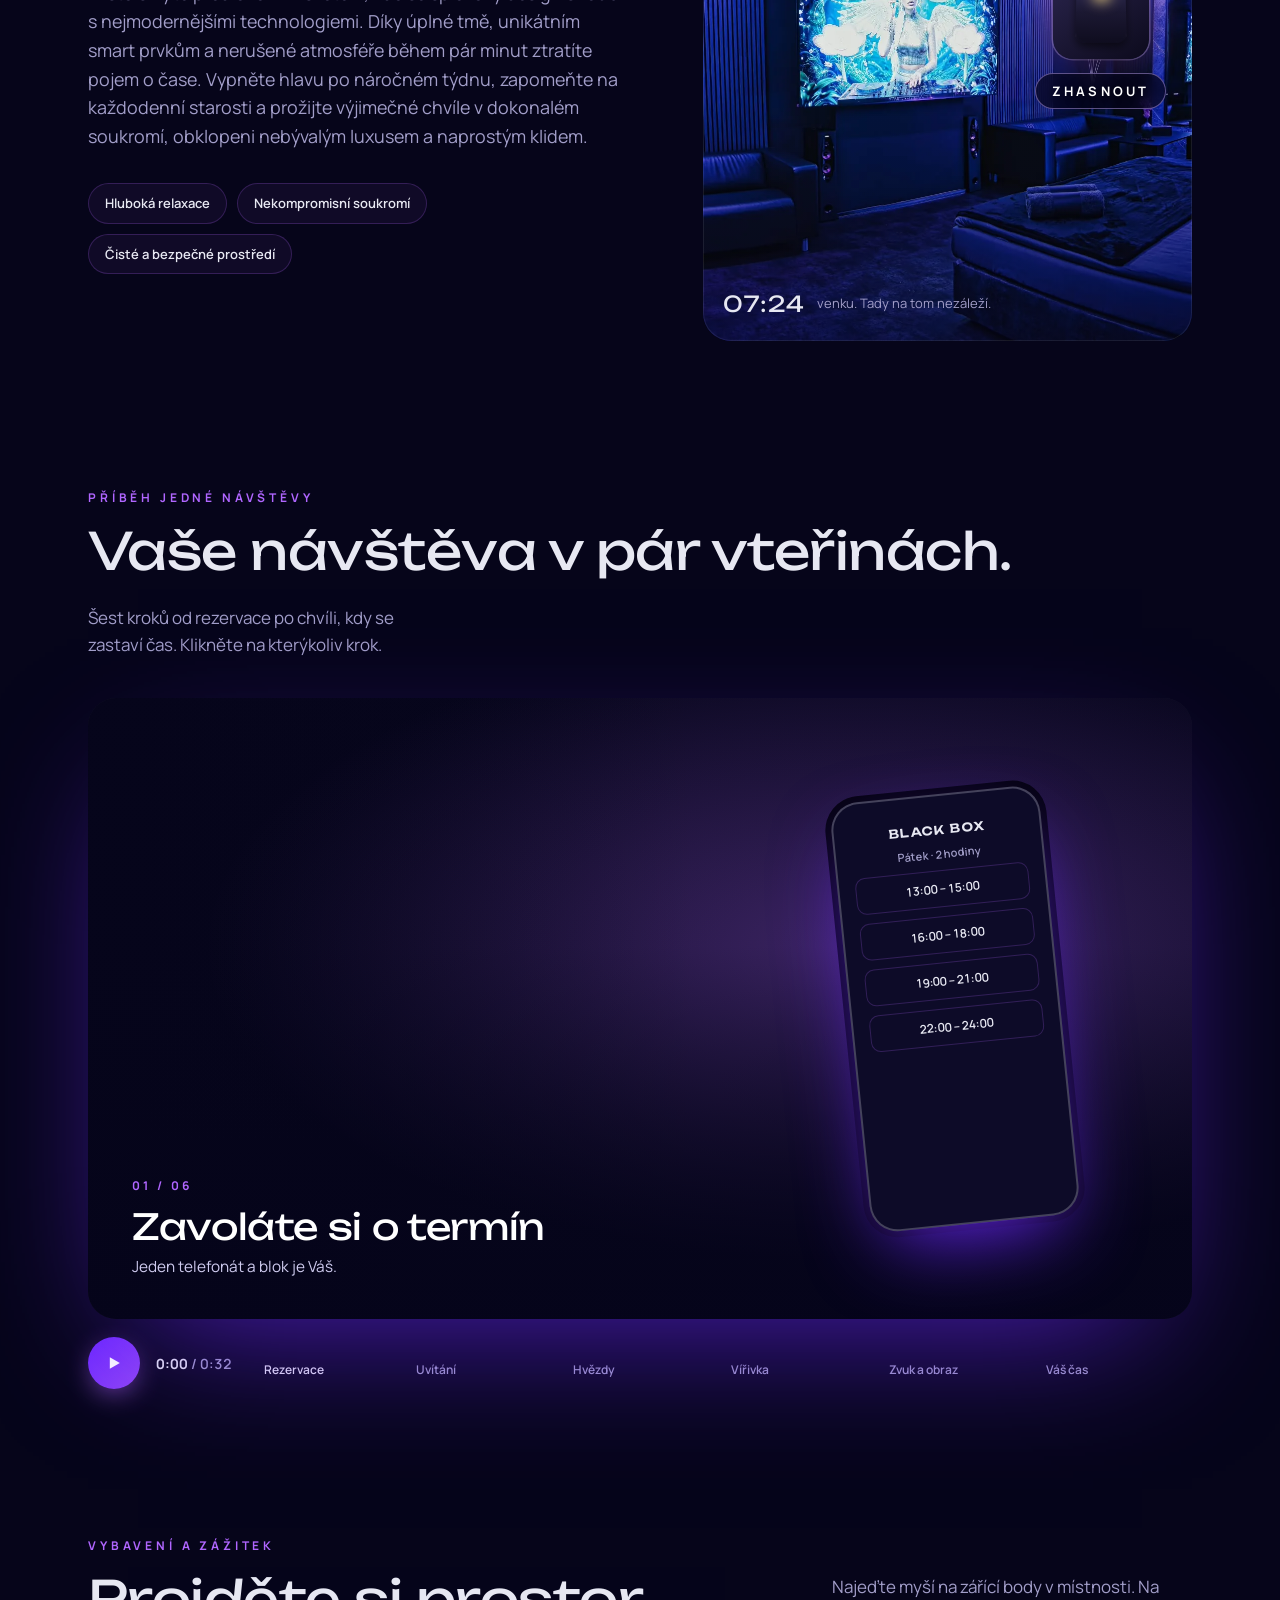
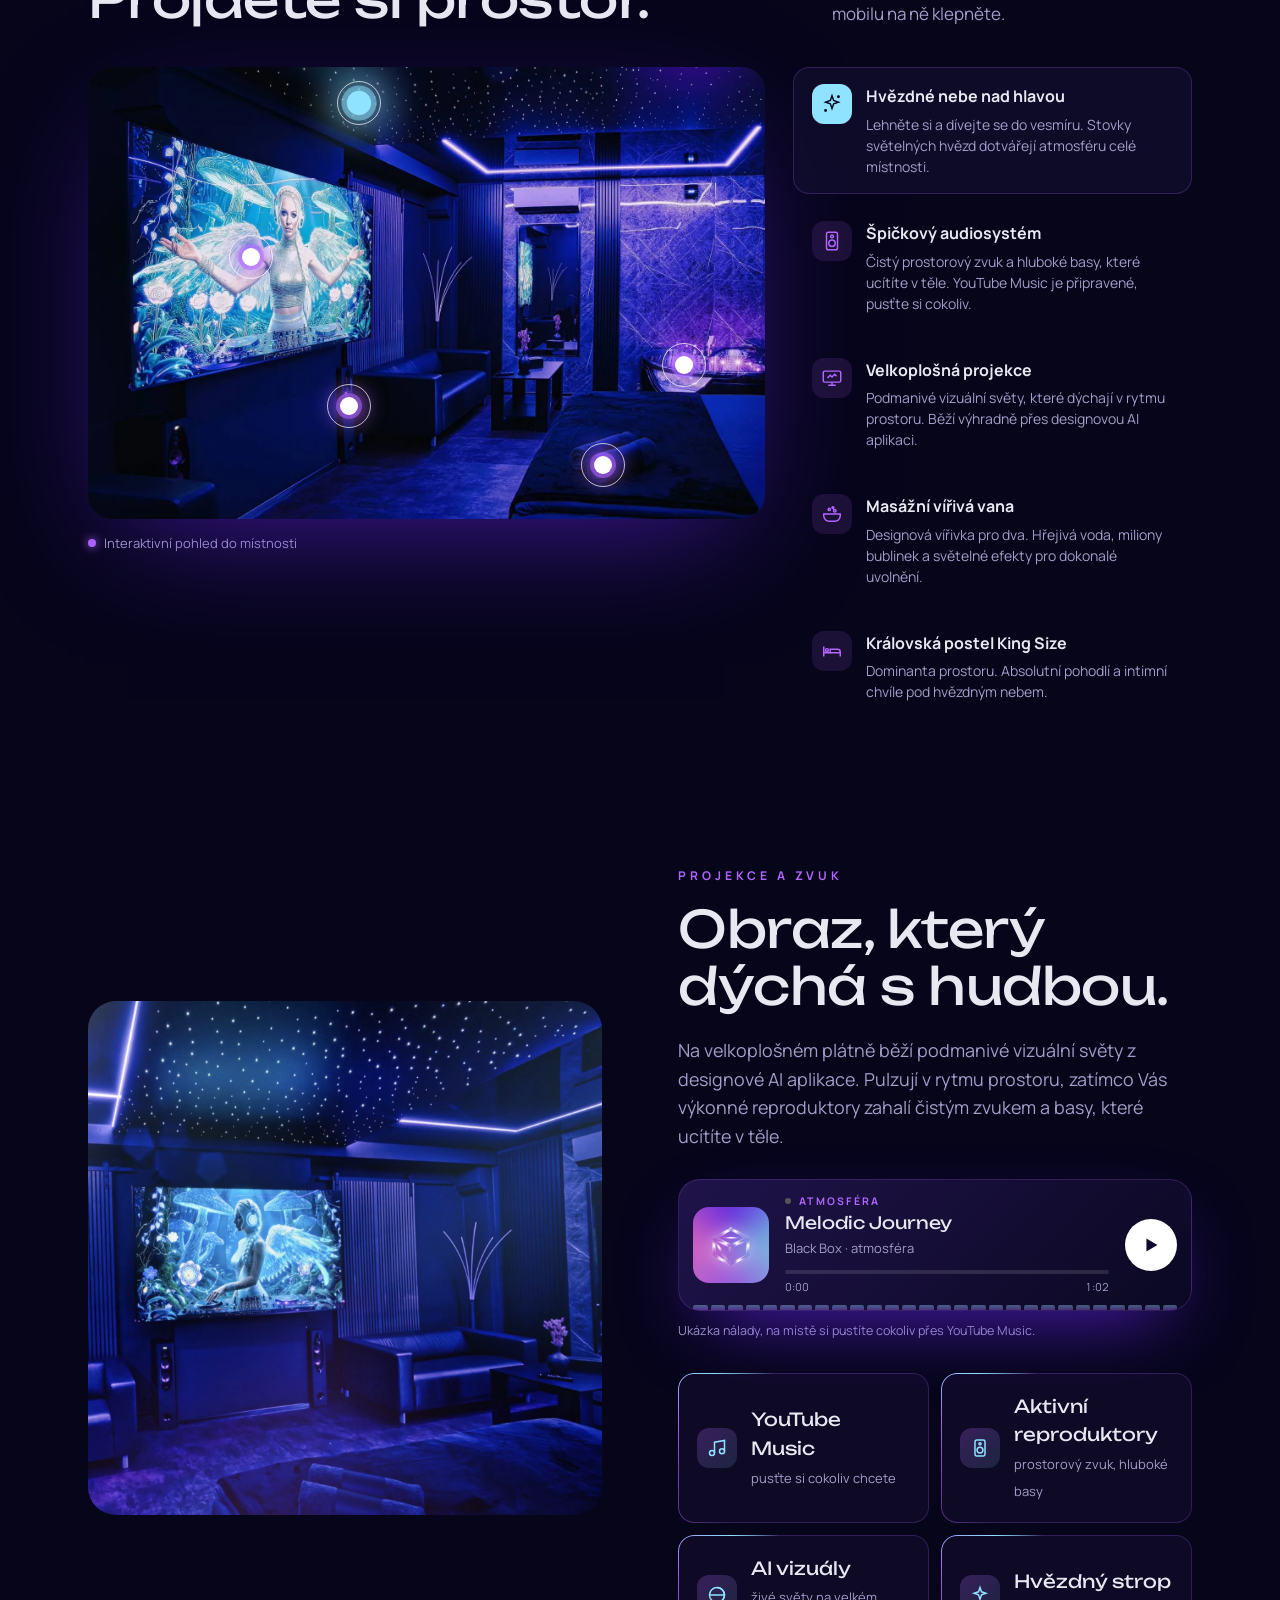
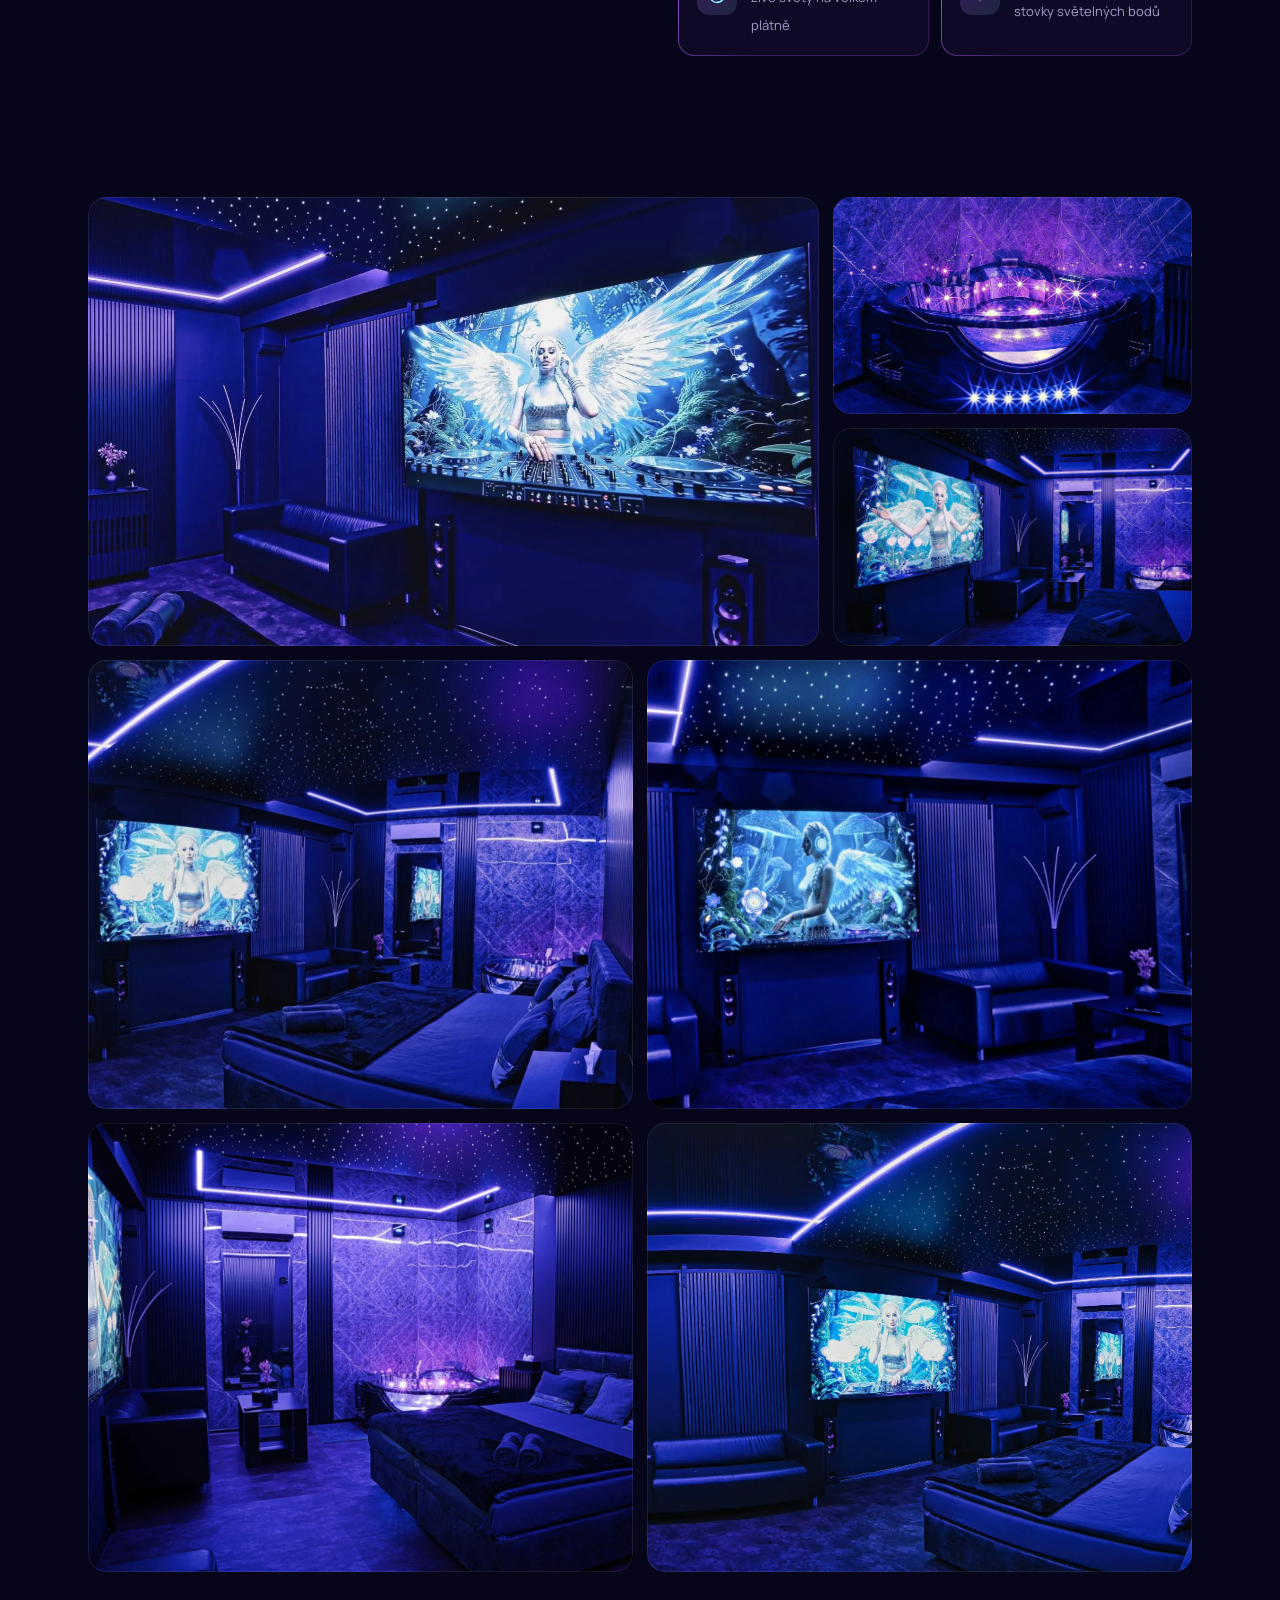
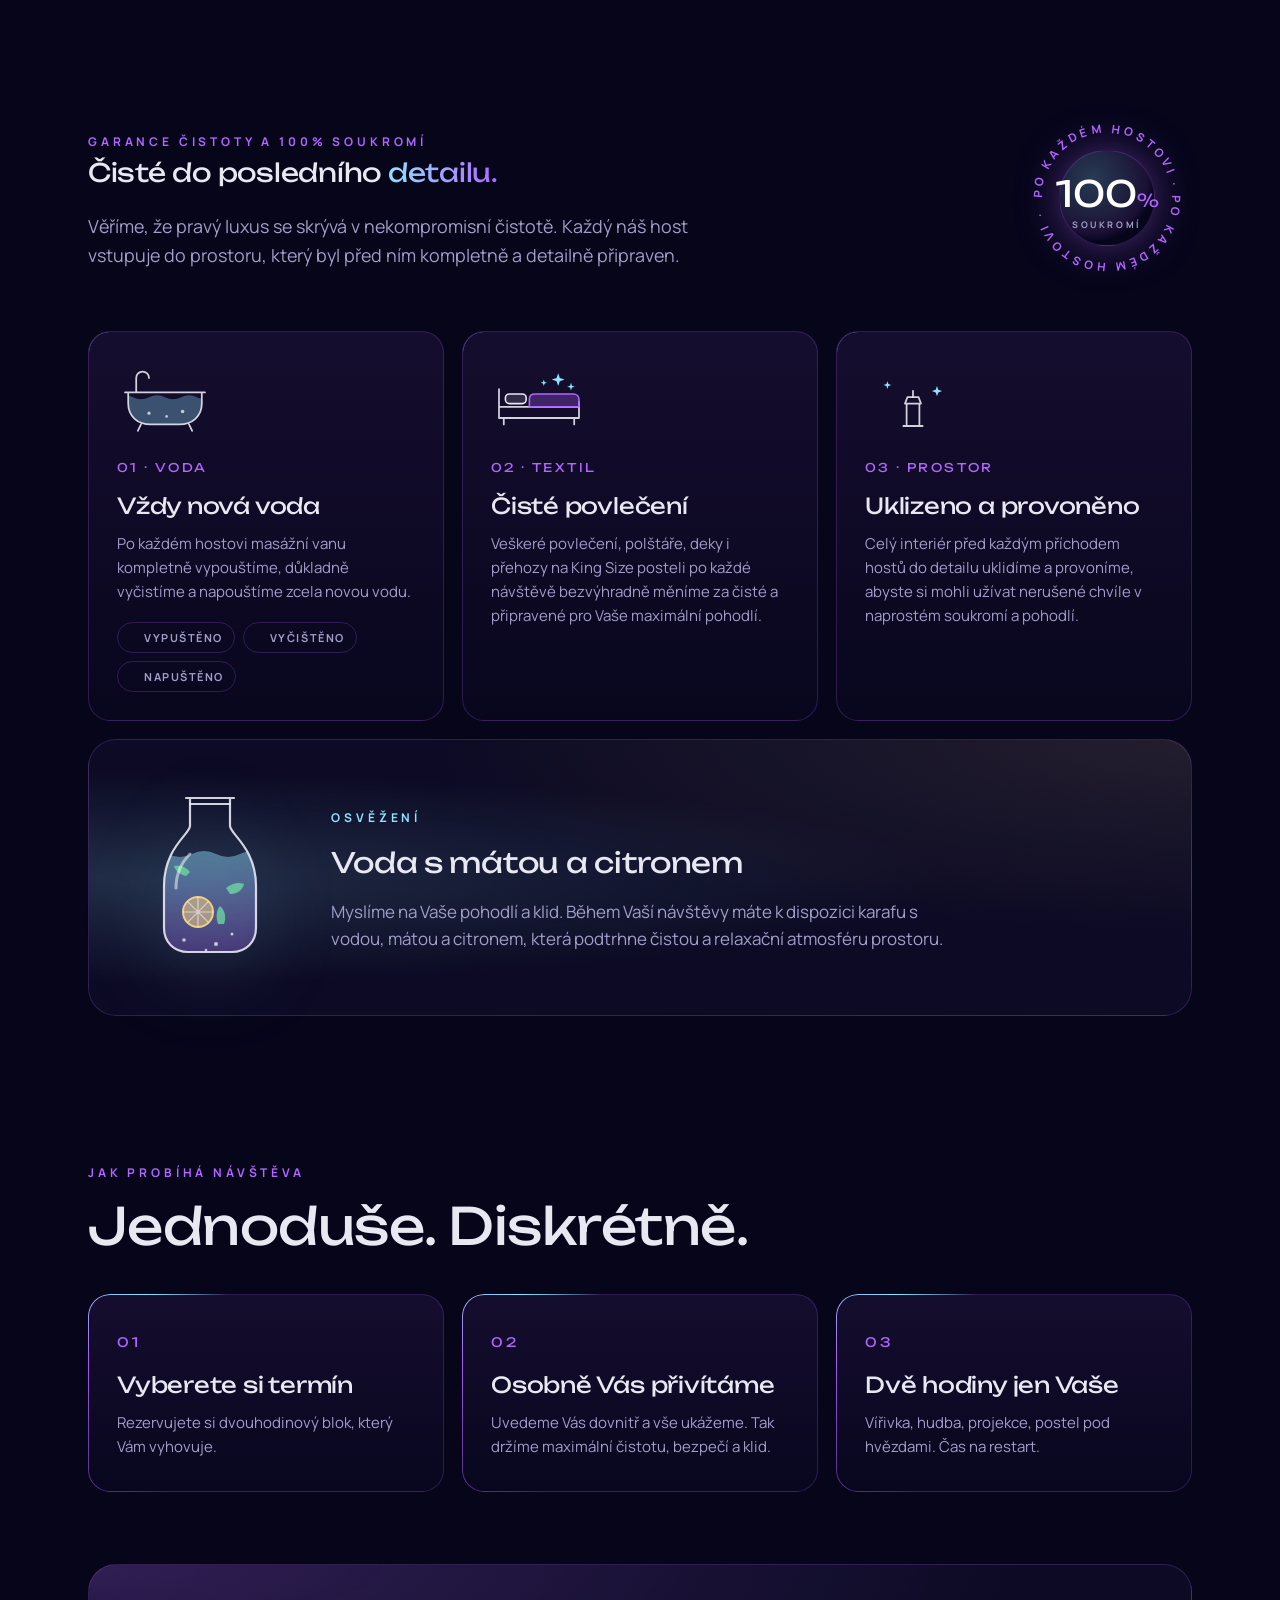
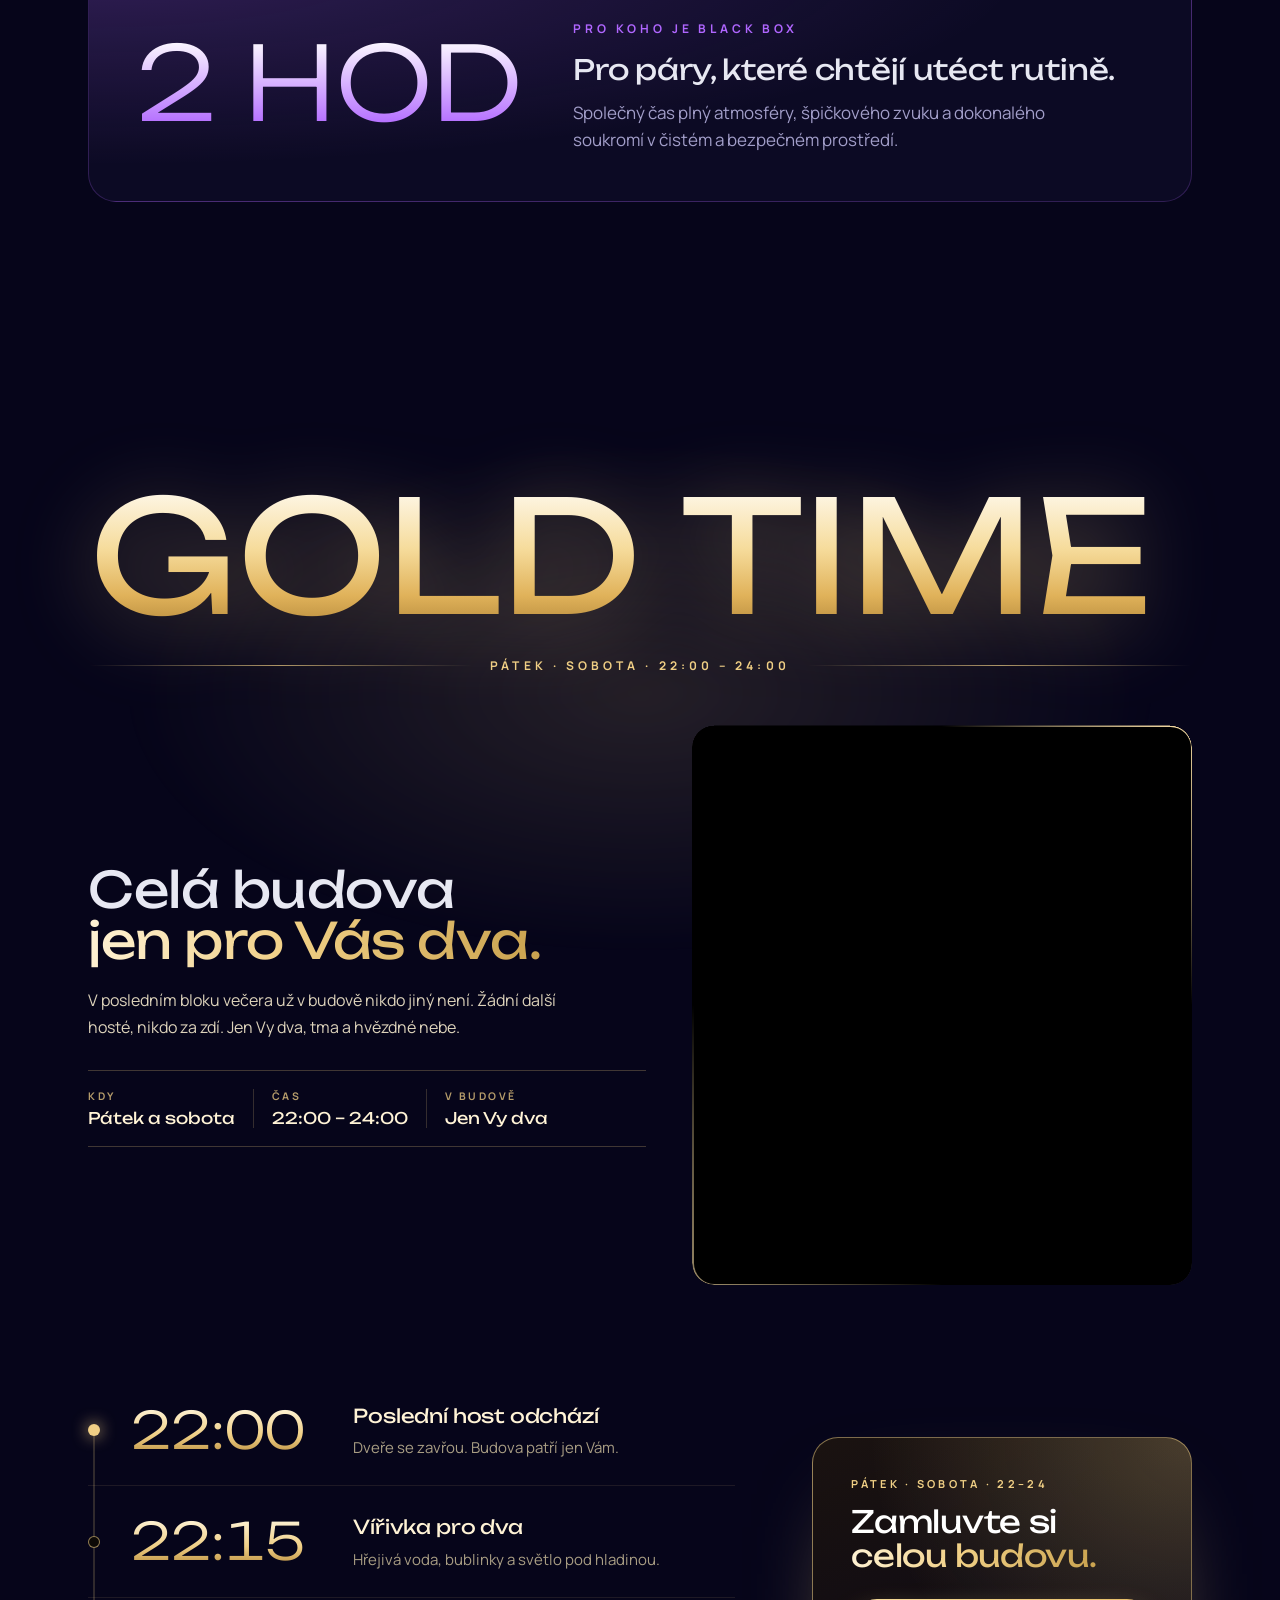
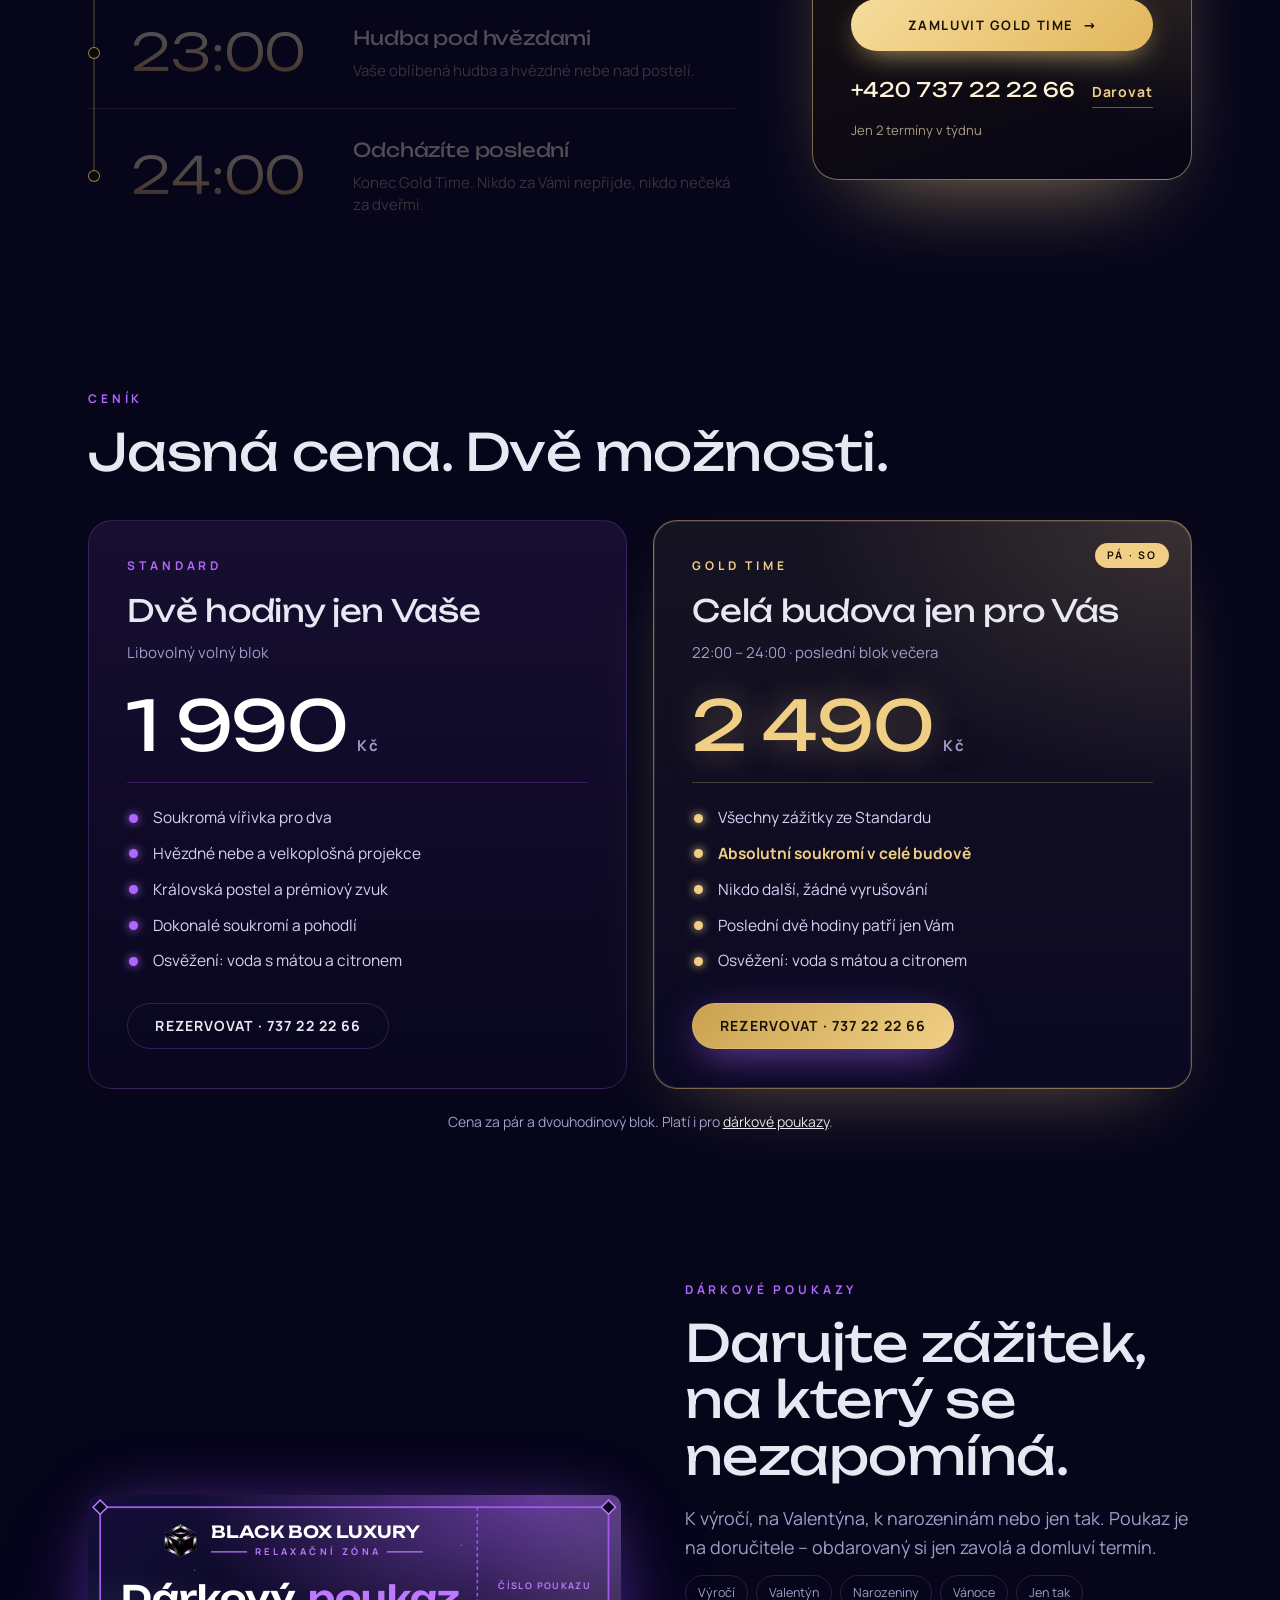
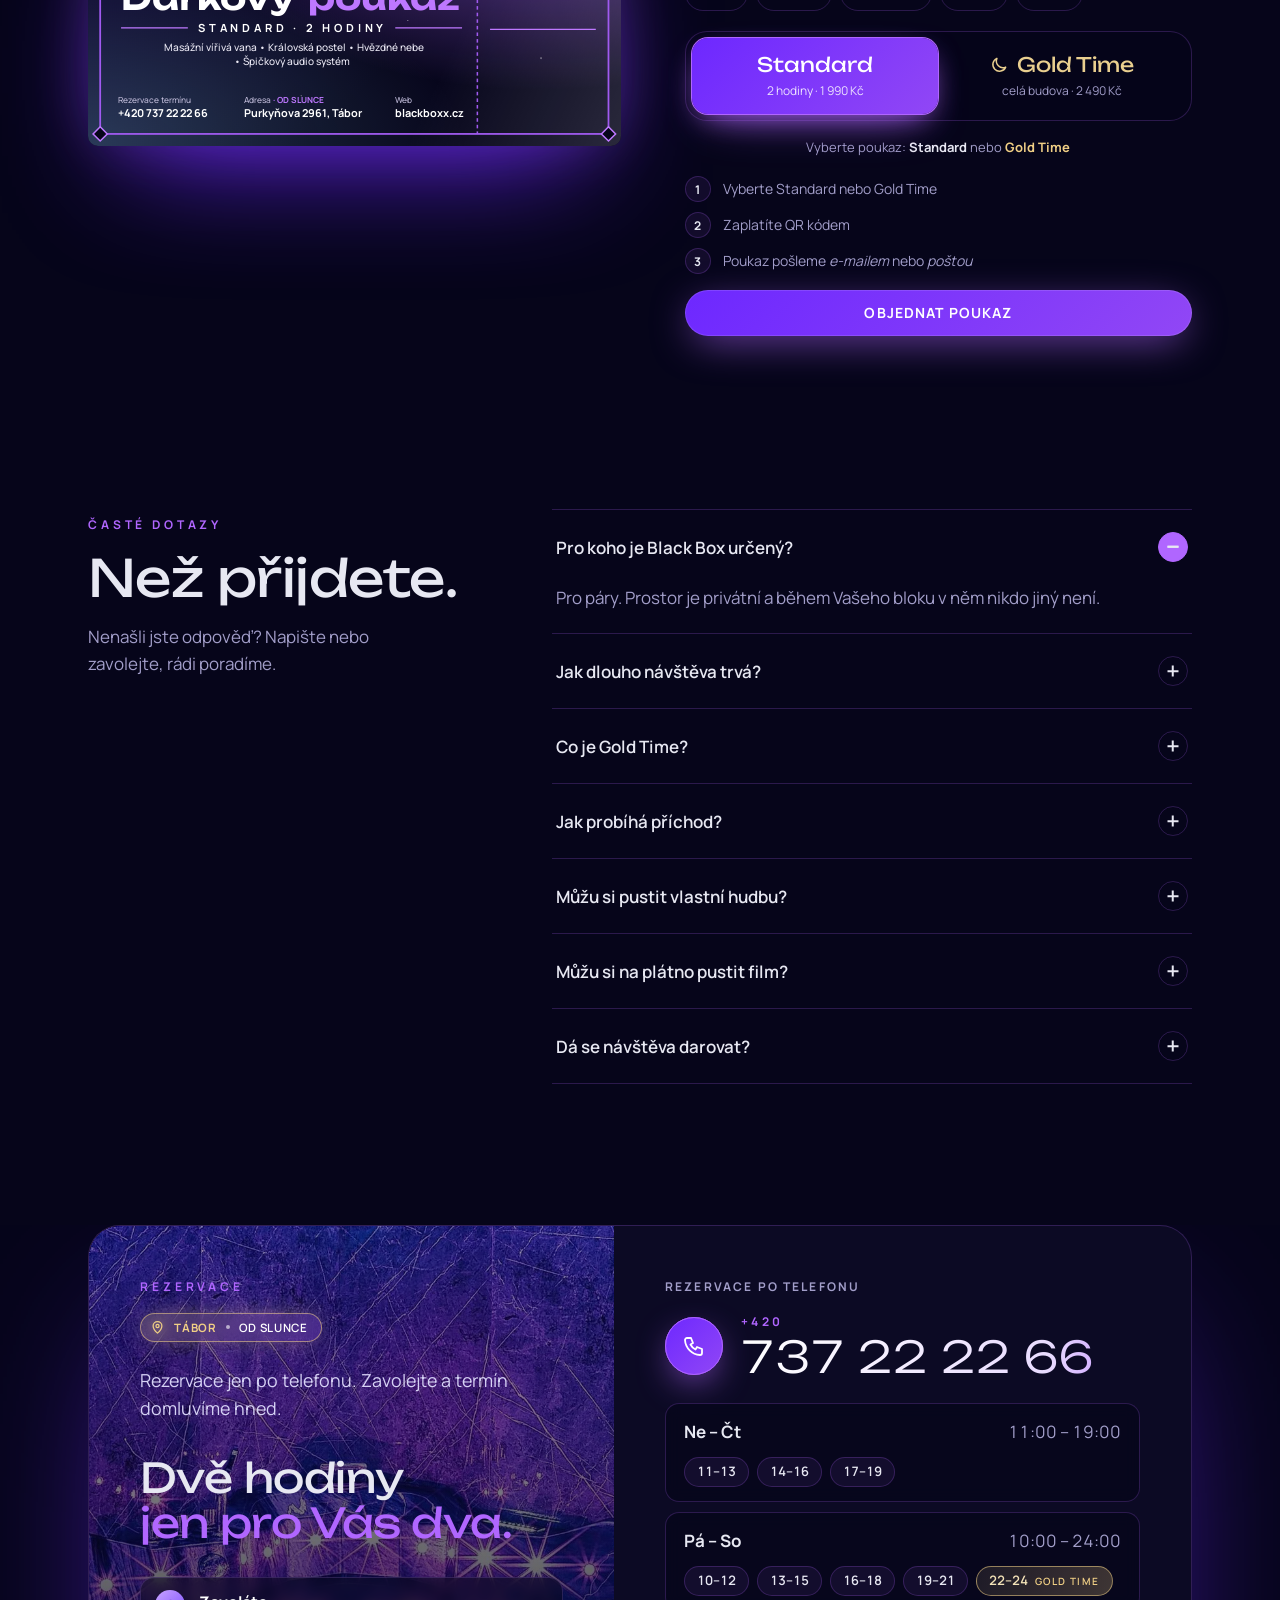
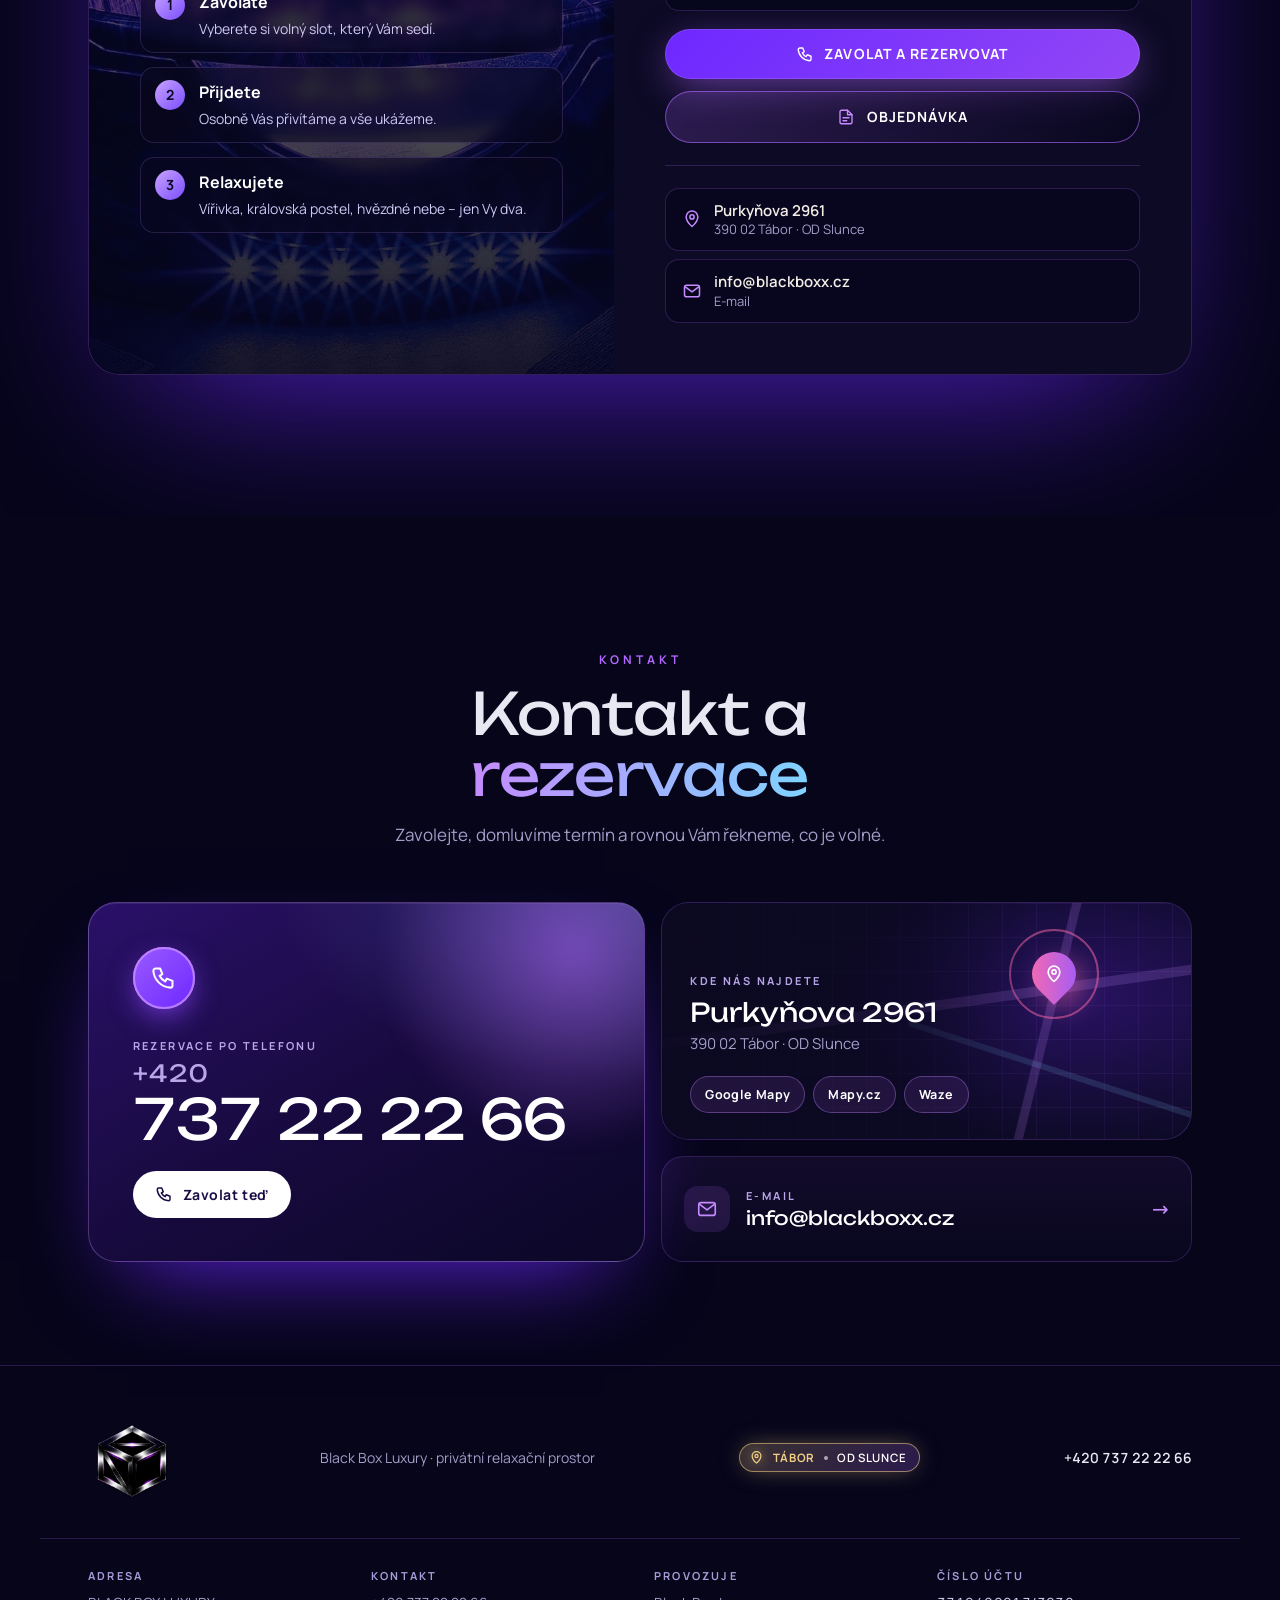
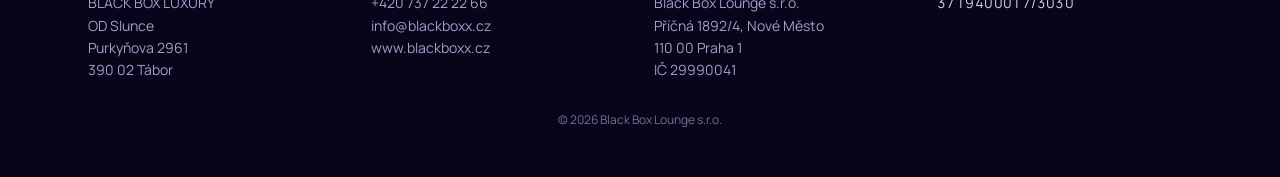
==== commit bd232c90: "Web: nové texty v Ceníku + osvěžení, jednotná tlačítka, Objednávka pod Zavolat a rezervovat Co-Autho" ====
--- a/dev/index.html
+++ b/dev/index.html
@@ -448,10 +448,11 @@
           <p class="pr-sub">Libovolný volný blok</p>
           <div class="pr-price"><span data-price="standard">1&nbsp;990</span><small>Kč</small></div>
           <ul>
-            <li>Vířivka pro dva</li>
-            <li>Hvězdné nebe a projekce</li>
-            <li>Špičkový zvuk, Vaše hudba</li>
-            <li>Čisté ručníky a osušky</li>
+            <li>Soukromá vířivka pro dva</li>
+            <li>Hvězdné nebe a velkoplošná projekce</li>
+            <li>Královská postel a prémiový zvuk</li>
+            <li>Dokonalé soukromí a pohodlí</li>
+            <li>Osvěžení: voda s mátou a citronem</li>
           </ul>
           <a class="btn ghost" href="tel:+420737222266">Rezervovat · 737 22 22 66</a>
         </article>
@@ -462,12 +463,13 @@
           <p class="pr-sub">22:00 – 24:00 · poslední blok večera</p>
           <div class="pr-price"><span data-price="gold">2&nbsp;490</span><small>Kč</small></div>
           <ul>
-            <li>Vše ze Standardu</li>
-            <li><b>Nikdo jiný v budově</b></li>
-            <li>Odcházíte poslední, nikdo nečeká</li>
-            <li>Ideální na výročí a speciální večery</li>
+            <li>Všechny zážitky ze Standardu</li>
+            <li><b>Absolutní soukromí v celé budově</b></li>
+            <li>Nikdo další, žádné vyrušování</li>
+            <li>Poslední dvě hodiny patří jen Vám</li>
+            <li>Osvěžení: voda s mátou a citronem</li>
           </ul>
-          <a class="btn" href="tel:+420737222266">Zamluvit Gold Time</a>
+          <a class="btn" href="tel:+420737222266">Rezervovat · 737 22 22 66</a>
         </article>
       </div>
       <p class="pr-note">Cena za pár a dvouhodinový blok. Platí i pro <a href="#poukazy">dárkové poukazy</a>.</p>
@@ -578,7 +580,8 @@
             </div>
           </div>
           <a class="btn full call-btn" href="tel:+420737222266"><svg viewBox="0 0 24 24" fill="none" stroke="currentColor" stroke-width="1.8" stroke-linecap="round" stroke-linejoin="round" aria-hidden="true"><path d="M5 4h4l2 5-2.5 1.5a11 11 0 005 5L15 13l5 2v4a2 2 0 01-2 2A16 16 0 013 6a2 2 0 012-2z"/></svg>Zavolat a rezervovat</a>
-          <div class="bk-more"><button type="button" class="bk-order js-qo" aria-haspopup="dialog"><span class="bko-ic" aria-hidden="true"><svg viewBox="0 0 24 24" fill="none" stroke="currentColor" stroke-width="1.8" stroke-linecap="round" stroke-linejoin="round"><path d="M14 3H6a2 2 0 00-2 2v14a2 2 0 002 2h12a2 2 0 002-2V9z"/><path d="M14 3v6h6M8 13h8M8 17h5"/></svg></span><span class="bko-t"><b>Objednávka</b></span><span class="bko-a" aria-hidden="true">→</span></button>
+          <button type="button" class="bk-order js-qo" aria-haspopup="dialog"><span class="bko-ic" aria-hidden="true"><svg viewBox="0 0 24 24" fill="none" stroke="currentColor" stroke-width="1.8" stroke-linecap="round" stroke-linejoin="round"><path d="M14 3H6a2 2 0 00-2 2v14a2 2 0 002 2h12a2 2 0 002-2V9z"/><path d="M14 3v6h6M8 13h8M8 17h5"/></svg></span><span class="bko-t"><b>Objednávka</b></span><span class="bko-a" aria-hidden="true">→</span></button>
+          <div class="bk-more">
           <div class="bk-addr"><a href="https://maps.google.com/?q=Purky%C5%88ova+2961,+390+02+T%C3%A1bor" target="_blank" rel="noopener"><svg viewBox="0 0 24 24" fill="none" stroke="currentColor" stroke-width="1.8" stroke-linecap="round" stroke-linejoin="round" aria-hidden="true"><path d="M12 21s-7-6.2-7-11.5a7 7 0 0114 0C19 14.8 12 21 12 21z"/><circle cx="12" cy="9.5" r="2.5"/></svg><span><b>Purkyňova 2961</b>390 02 Tábor · OD Slunce</span></a><a href="mailto:info@blackboxx.cz"><svg viewBox="0 0 24 24" fill="none" stroke="currentColor" stroke-width="1.8" stroke-linecap="round" stroke-linejoin="round" aria-hidden="true"><rect x="3" y="5" width="18" height="14" rx="2.5"/><path d="M4 7l8 6 8-6"/></svg><span><b>info@blackboxx.cz</b>E-mail</span></a></div></div>
           
         </div>
--- a/dev/css/style.css
+++ b/dev/css/style.css
@@ -2147,3 +2147,11 @@
 
 /* Kontakt: tlačítko Objednávka velkými písmeny */
 .bk-order .bko-t b{text-transform:uppercase;letter-spacing:.14em;font-size:1.02em}
+
+/* Rezervace: Objednávka přímo pod „Zavolat a rezervovat“ – stejný tvar tlačítka (pilulka) */
+#rezervace .book-r>.bk-order{margin:12px 0 0;width:100%;justify-content:center;gap:12px;padding:16px 28px;border-radius:999px;border:1px solid rgba(176,102,255,.6);background:linear-gradient(110deg,rgba(176,102,255,.2),rgba(6,5,26,.55));text-align:center}
+#rezervace .book-r>.bk-order .bko-ic{width:auto;height:auto;background:none;border-radius:0;color:#c58bff}
+#rezervace .book-r>.bk-order .bko-ic svg{width:18px;height:18px}
+#rezervace .book-r>.bk-order .bko-t{flex:0 0 auto}
+#rezervace .book-r>.bk-order .bko-t b{font:700 14px/1 var(--body);letter-spacing:.08em}
+#rezervace .book-r>.bk-order .bko-a{display:none}
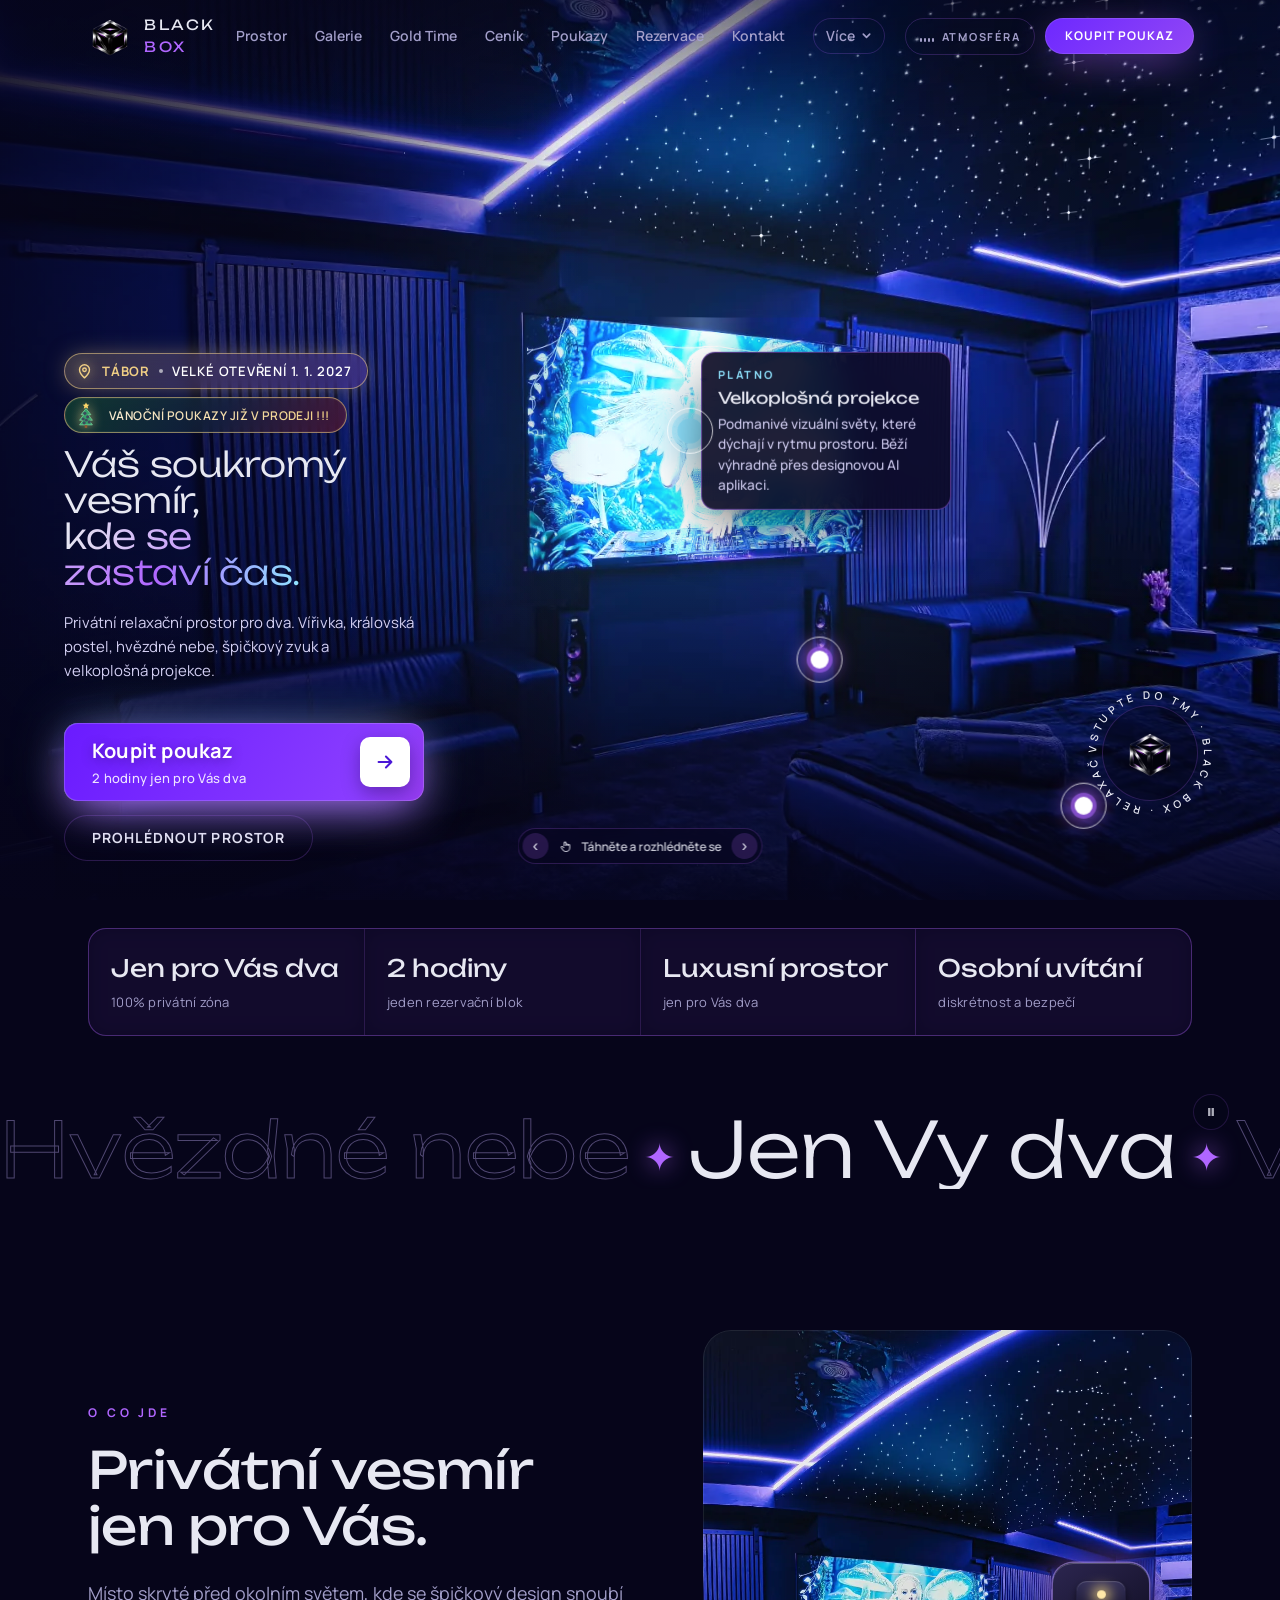
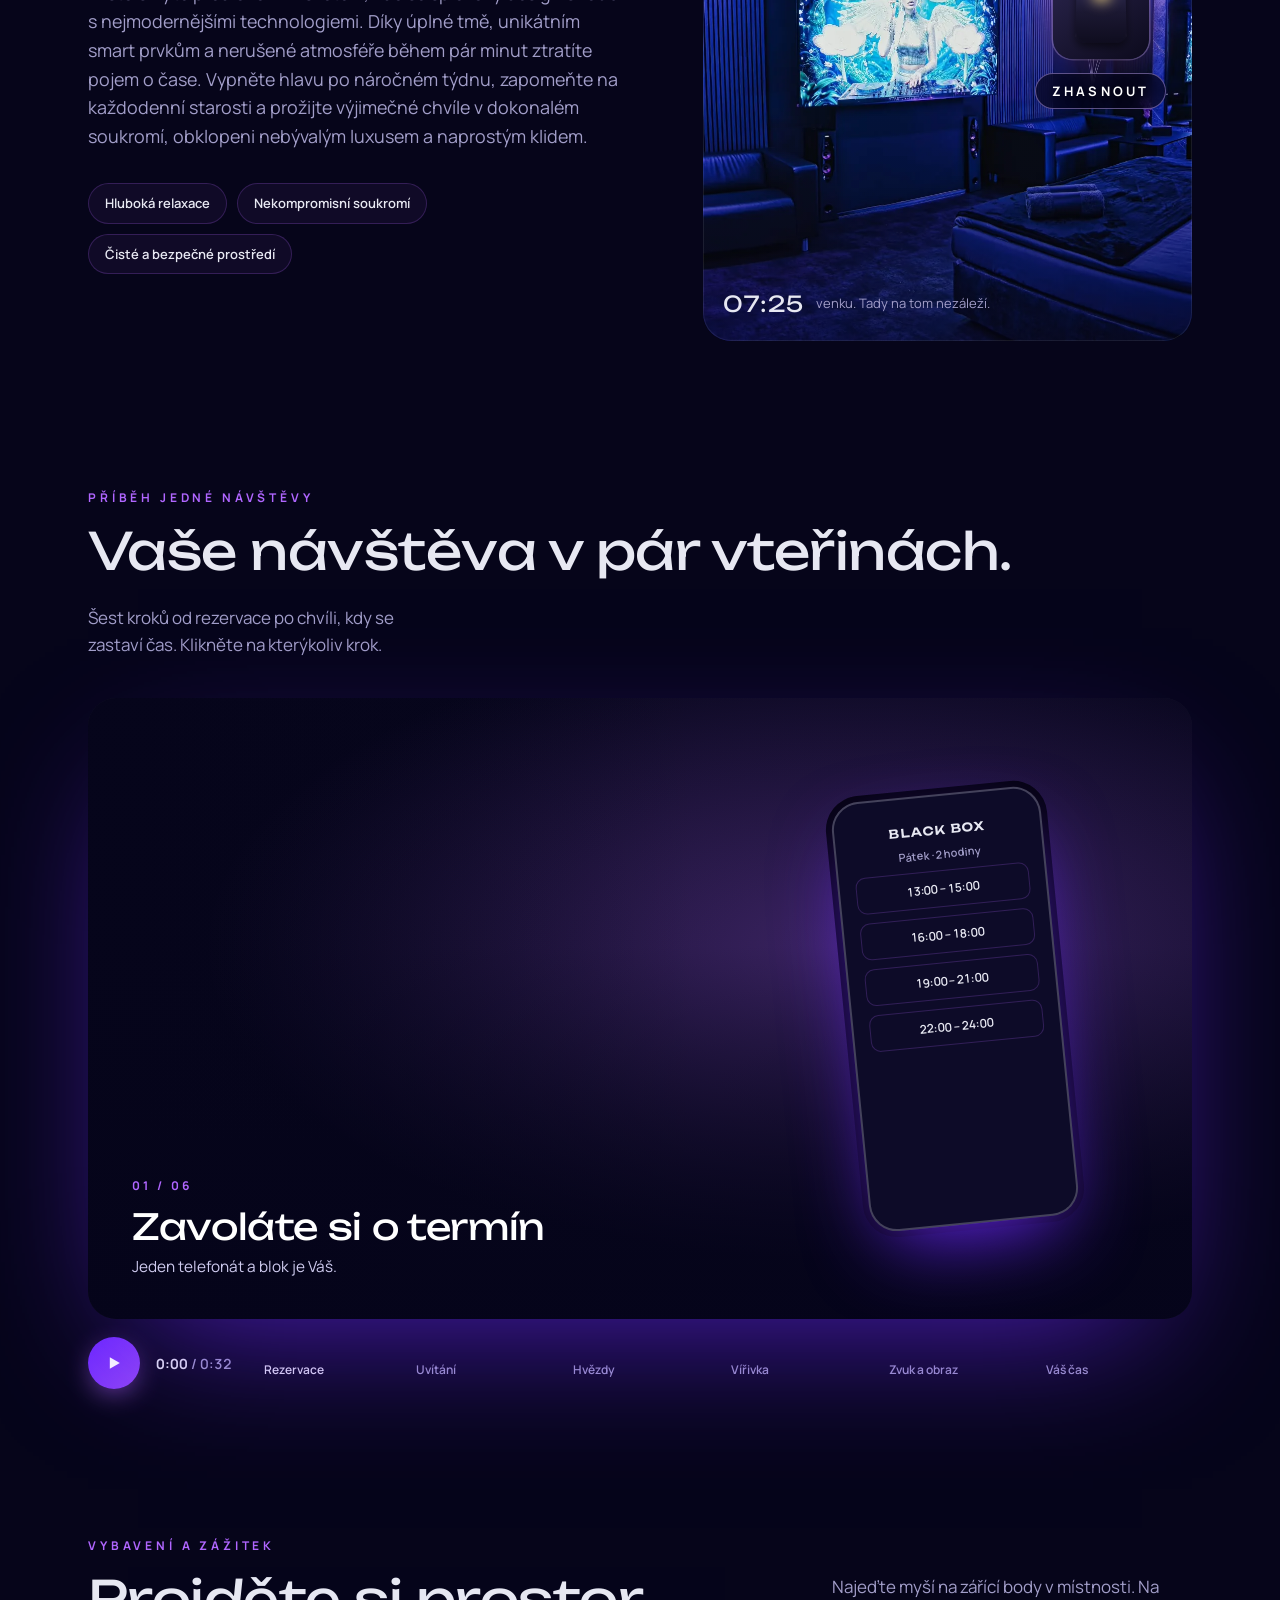
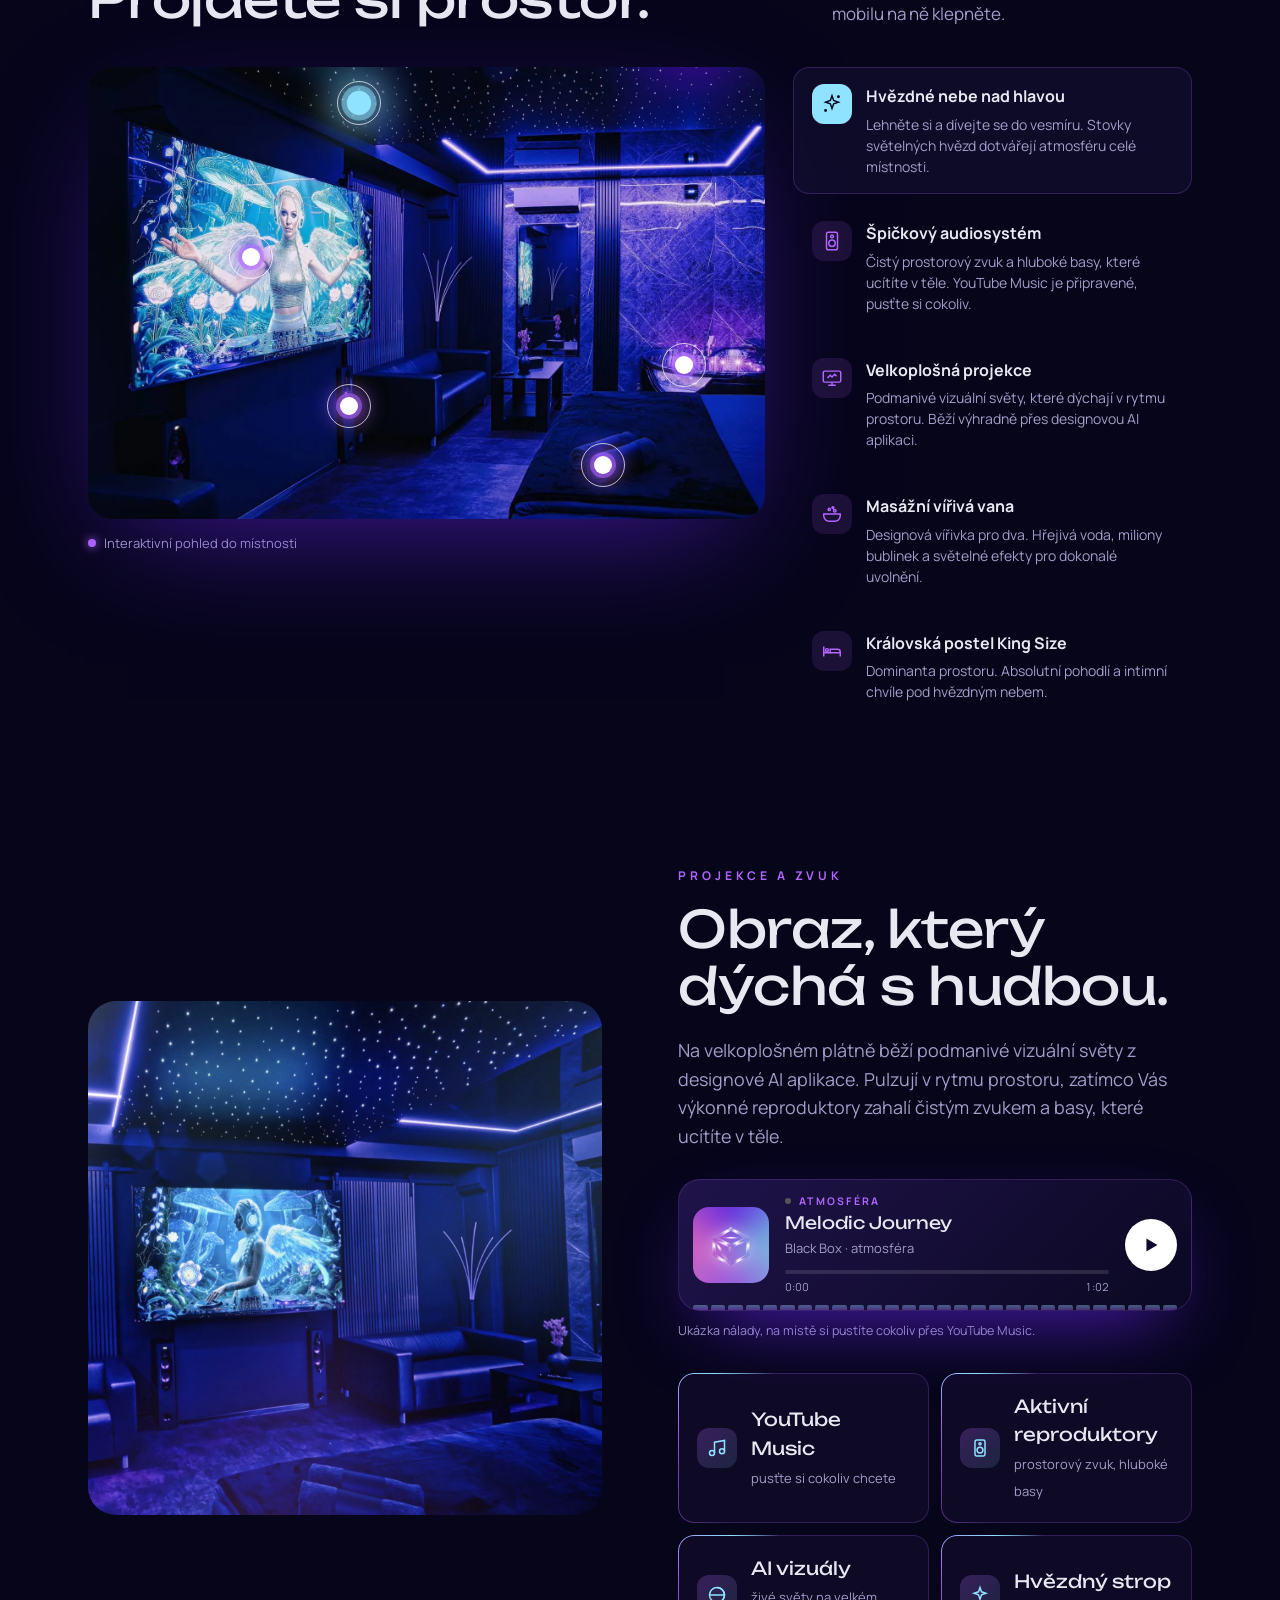
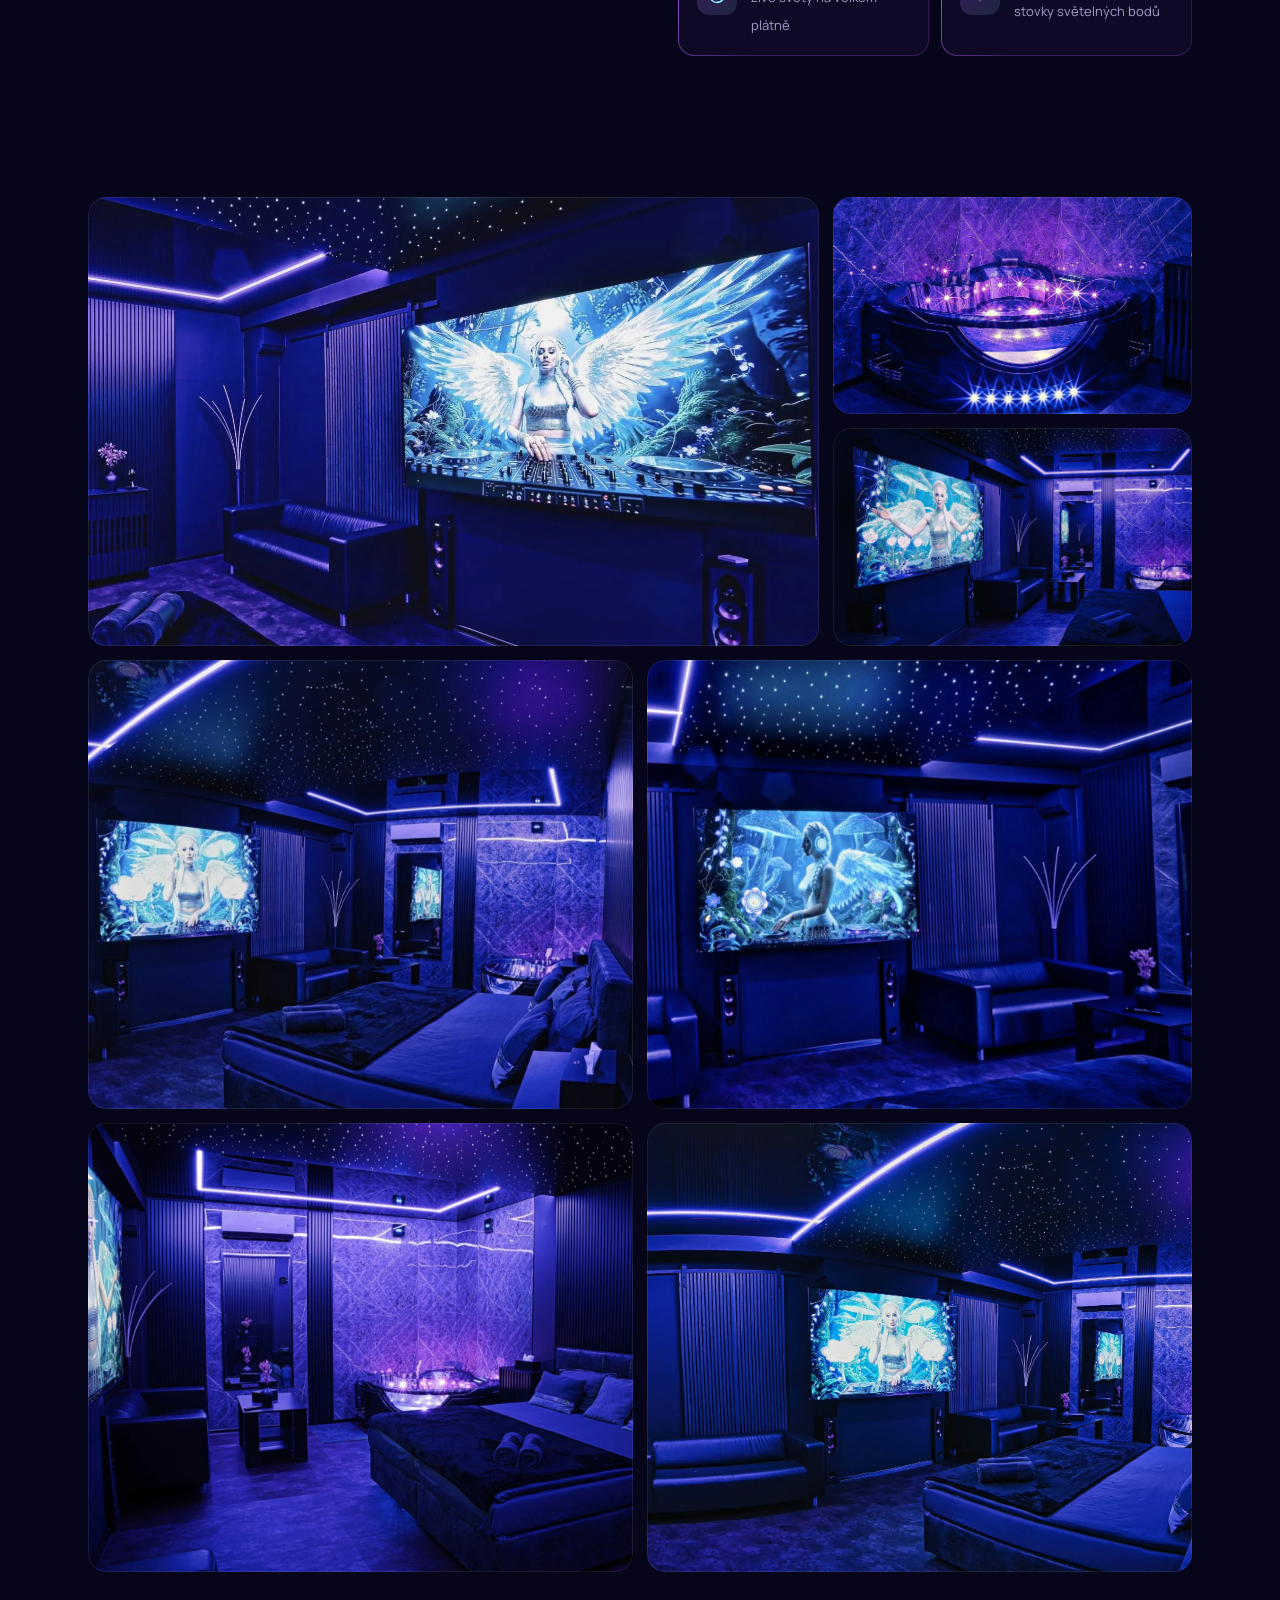
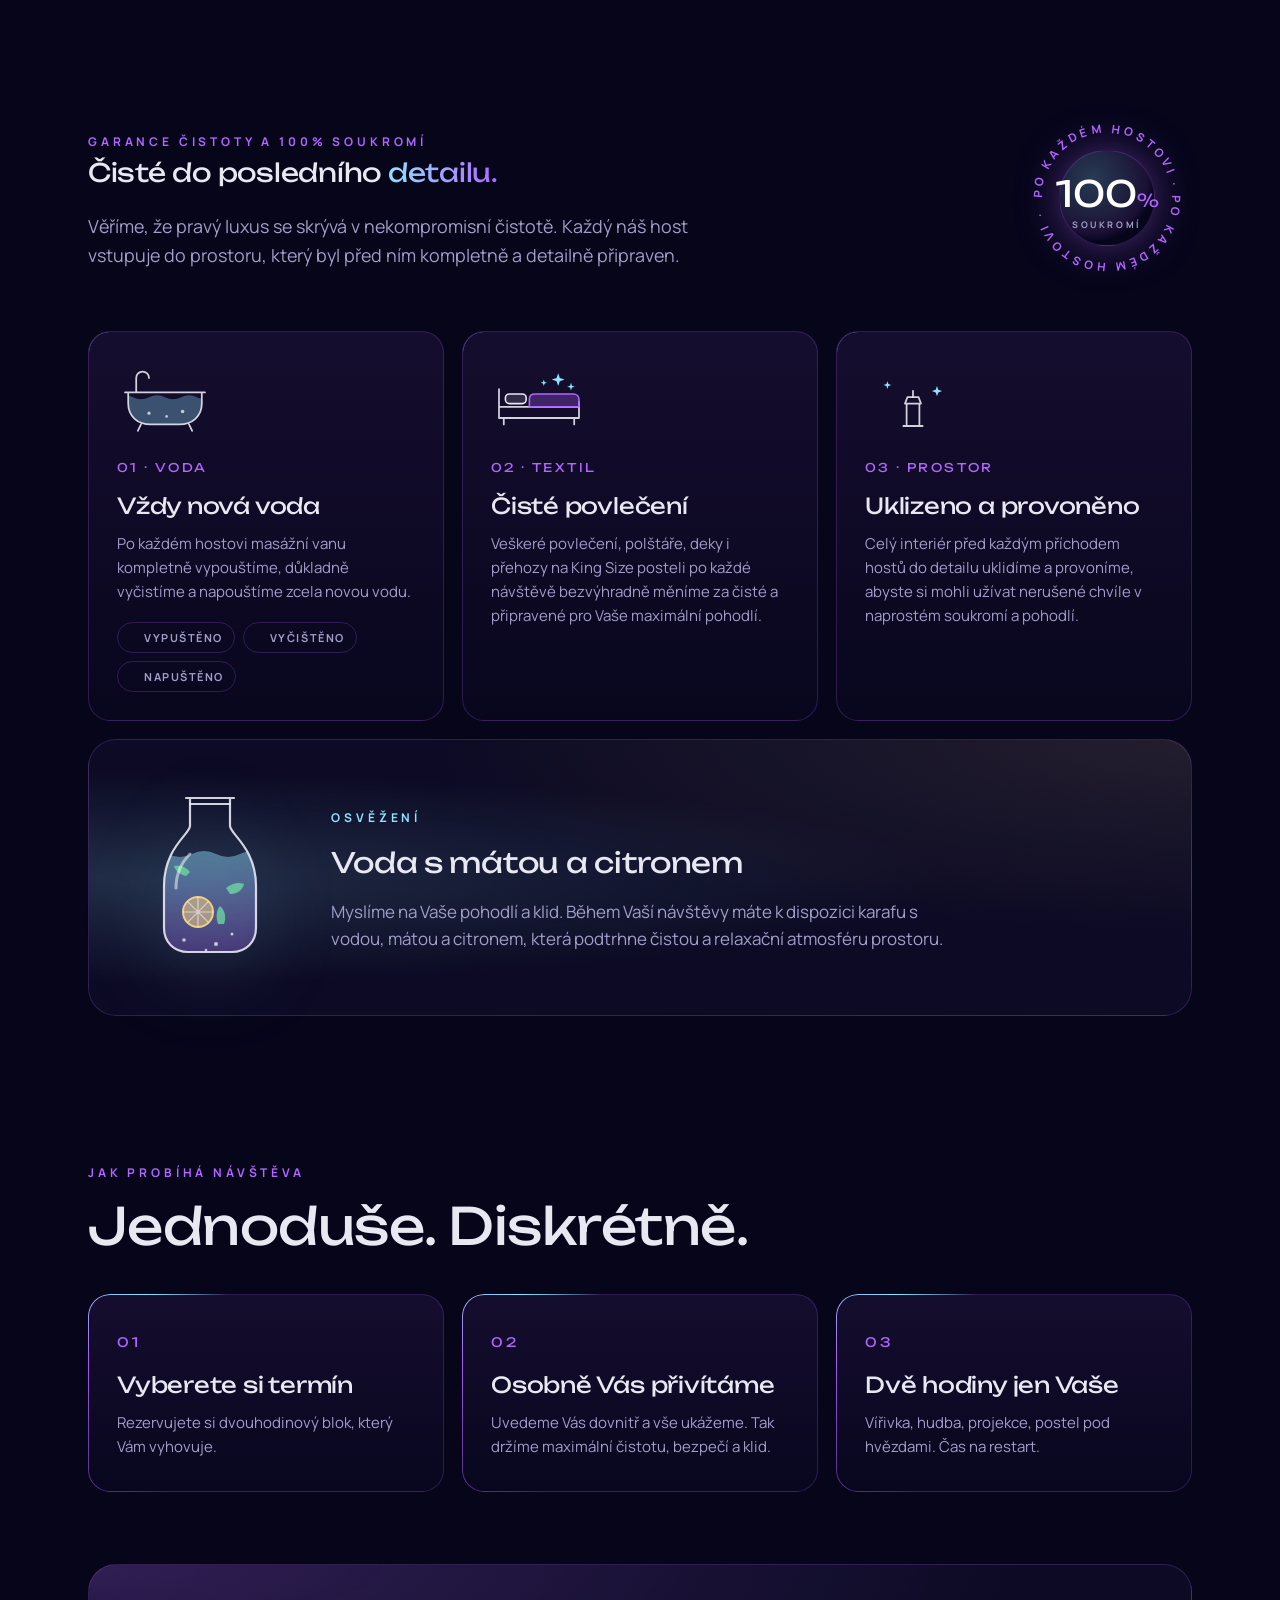
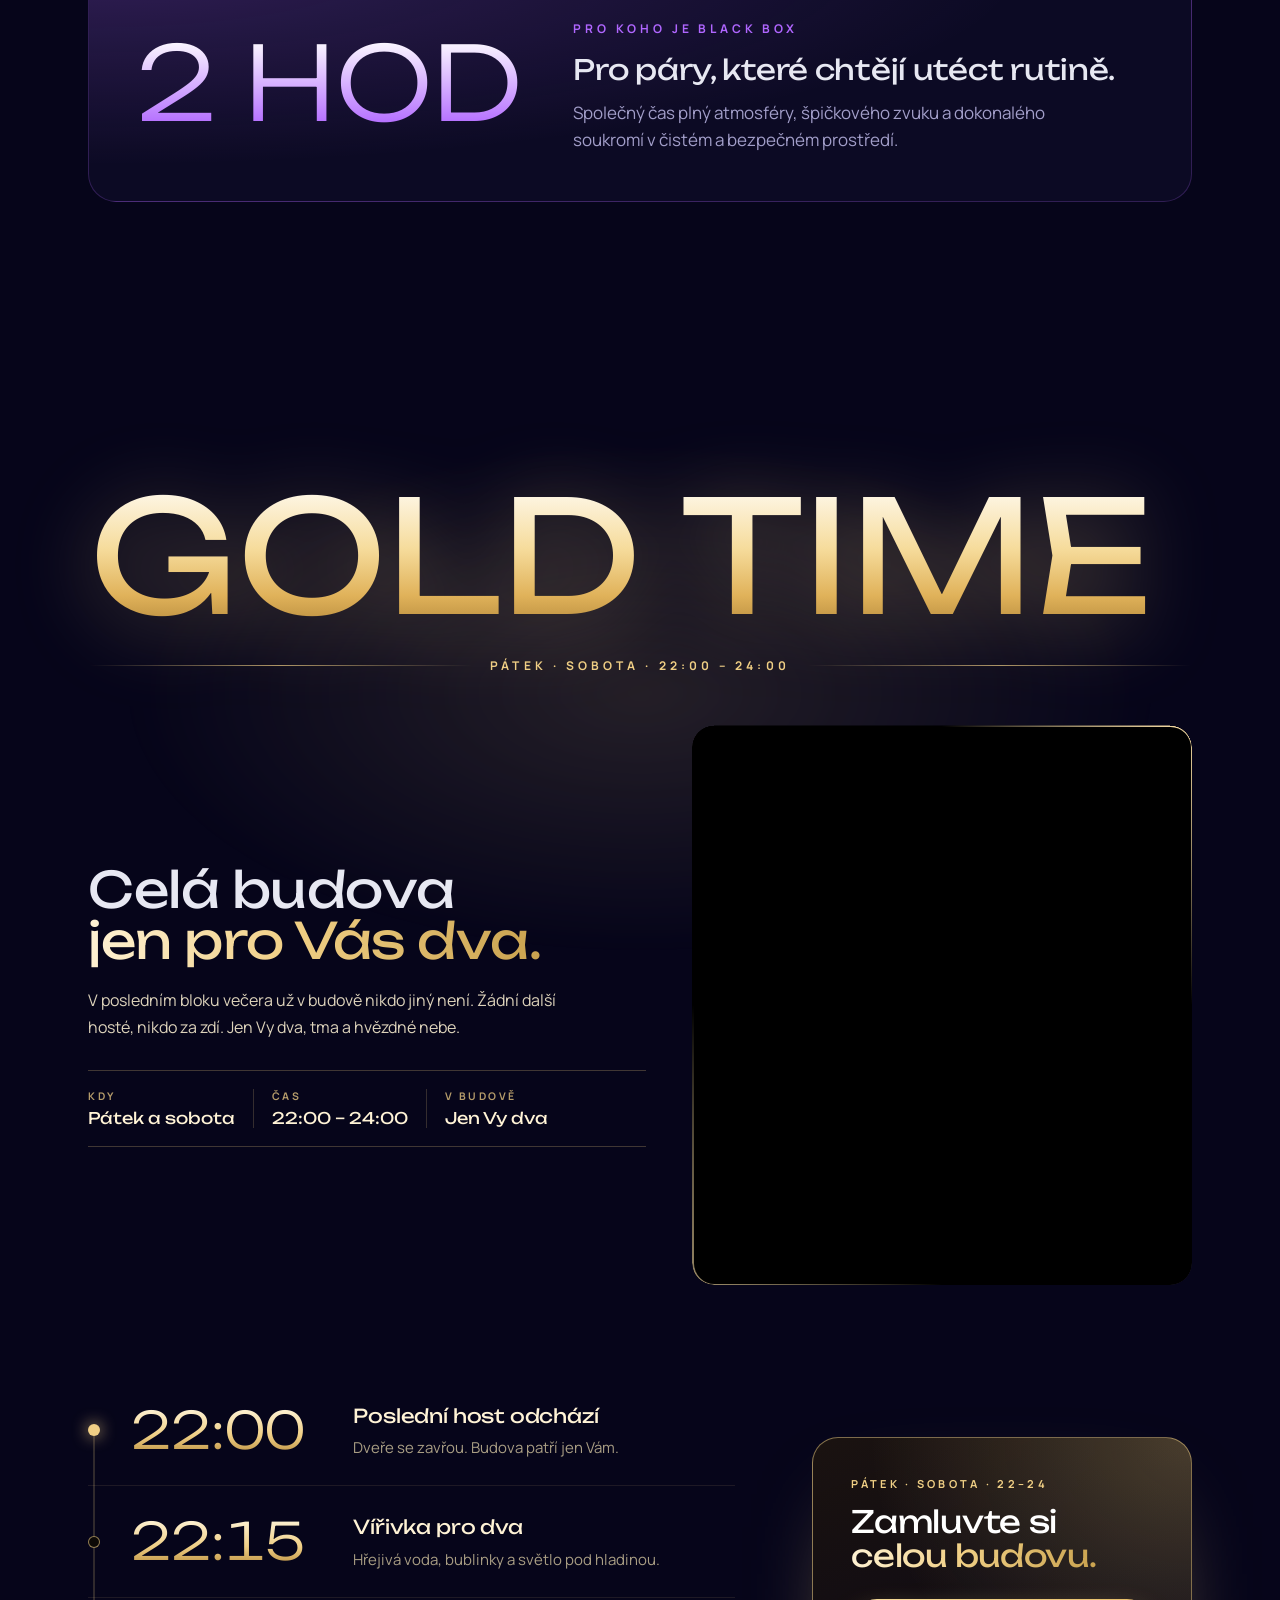
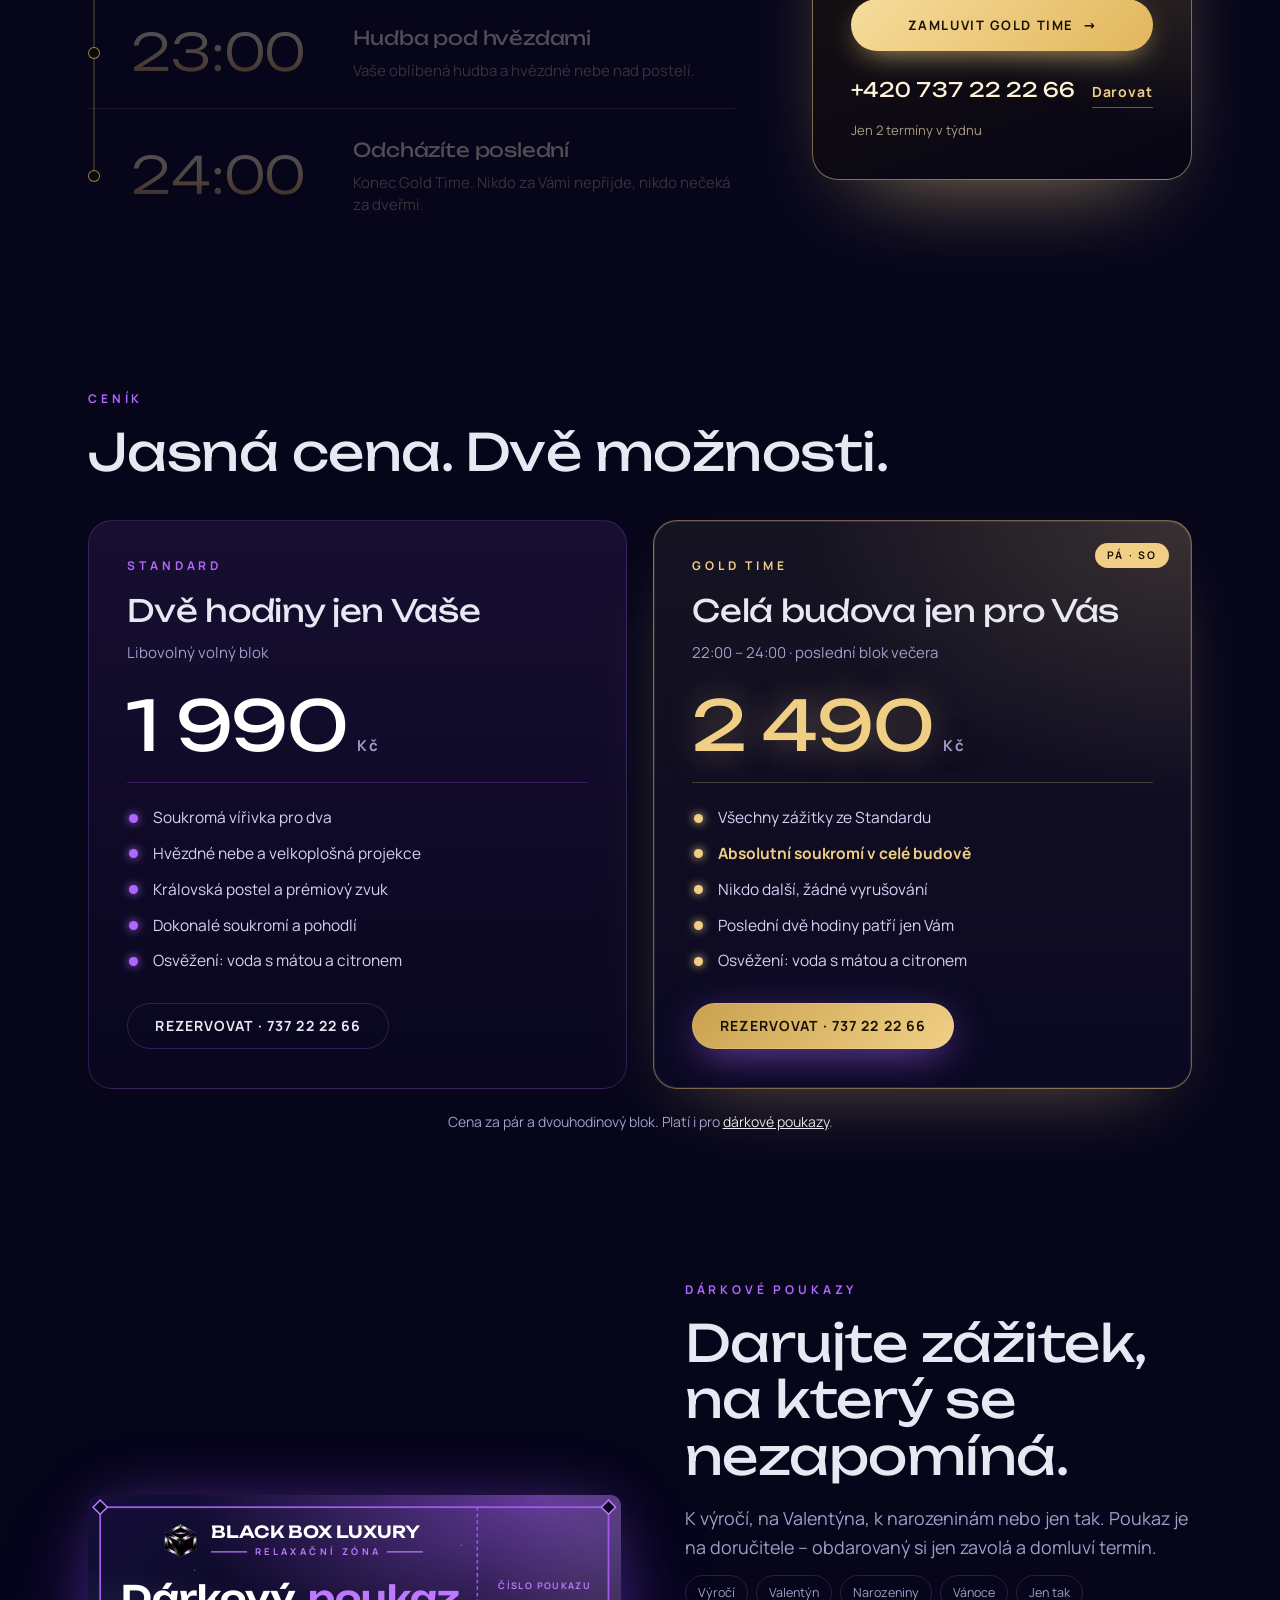
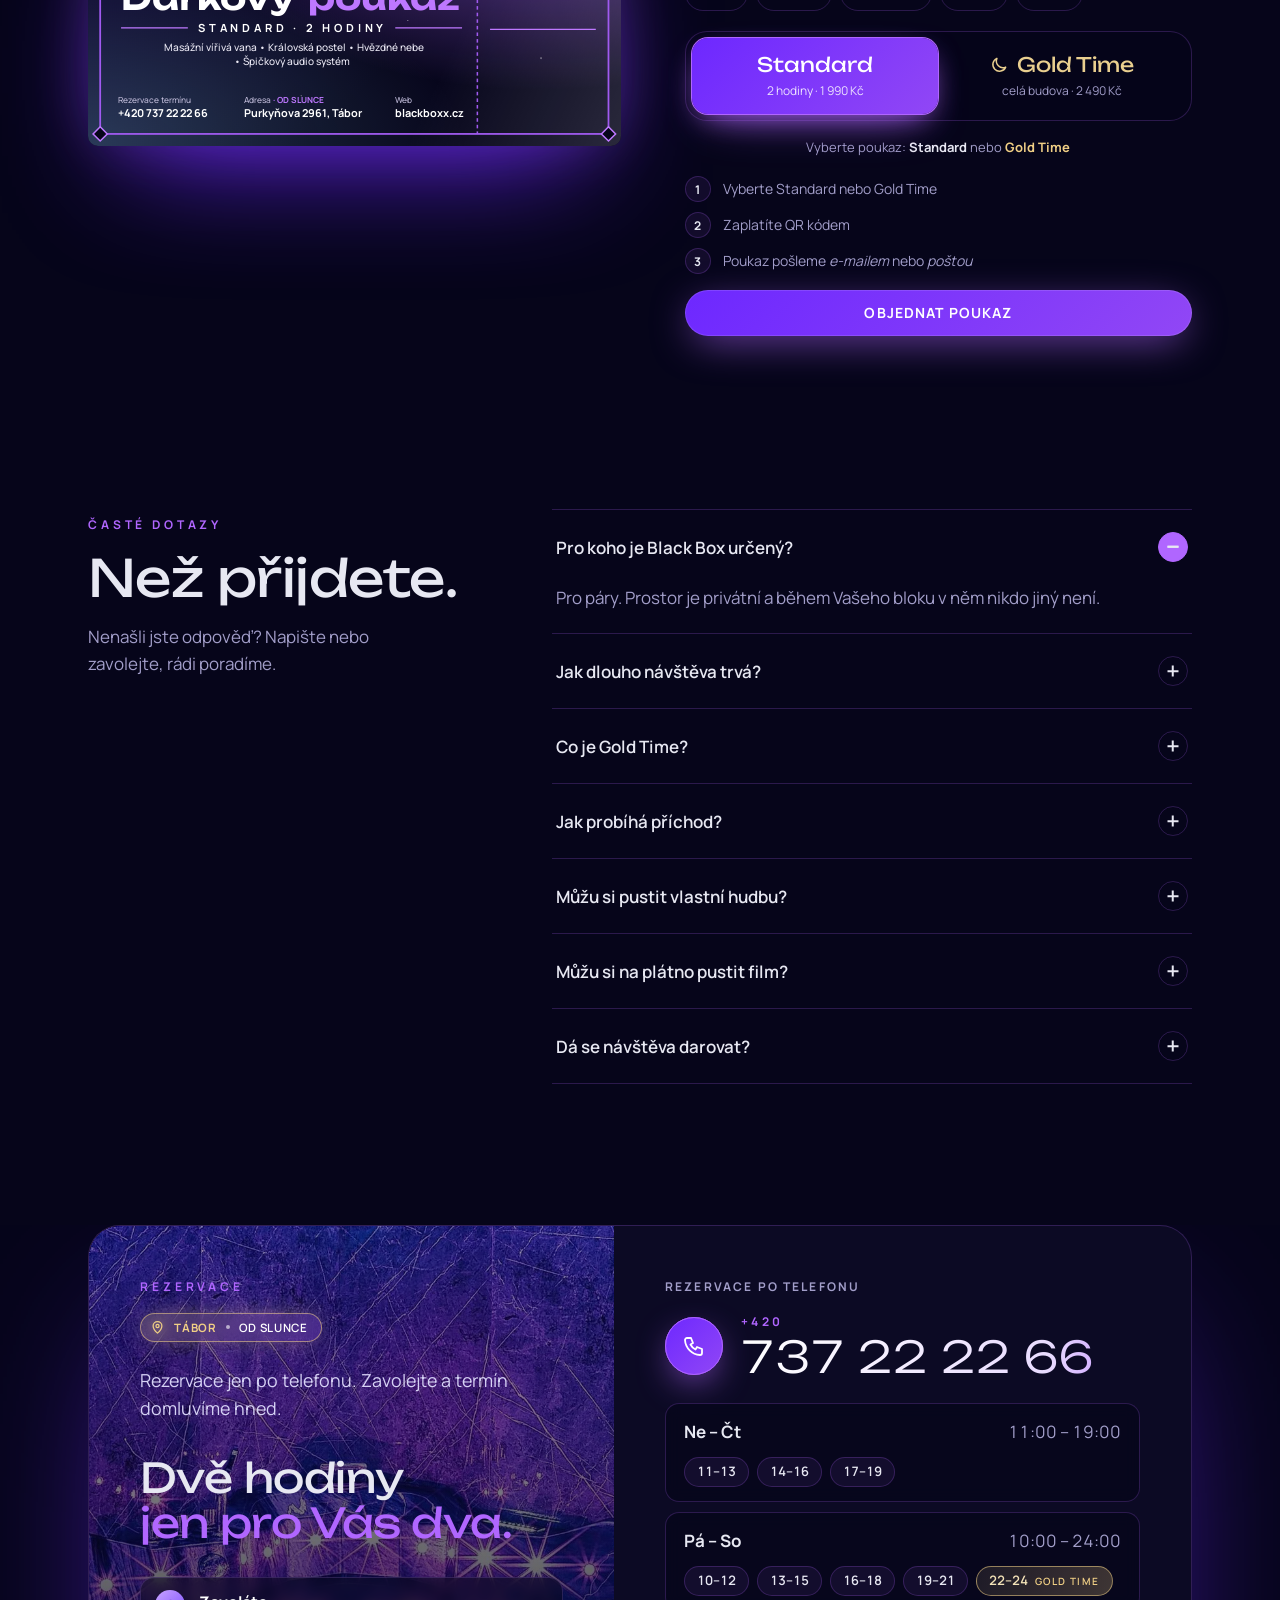
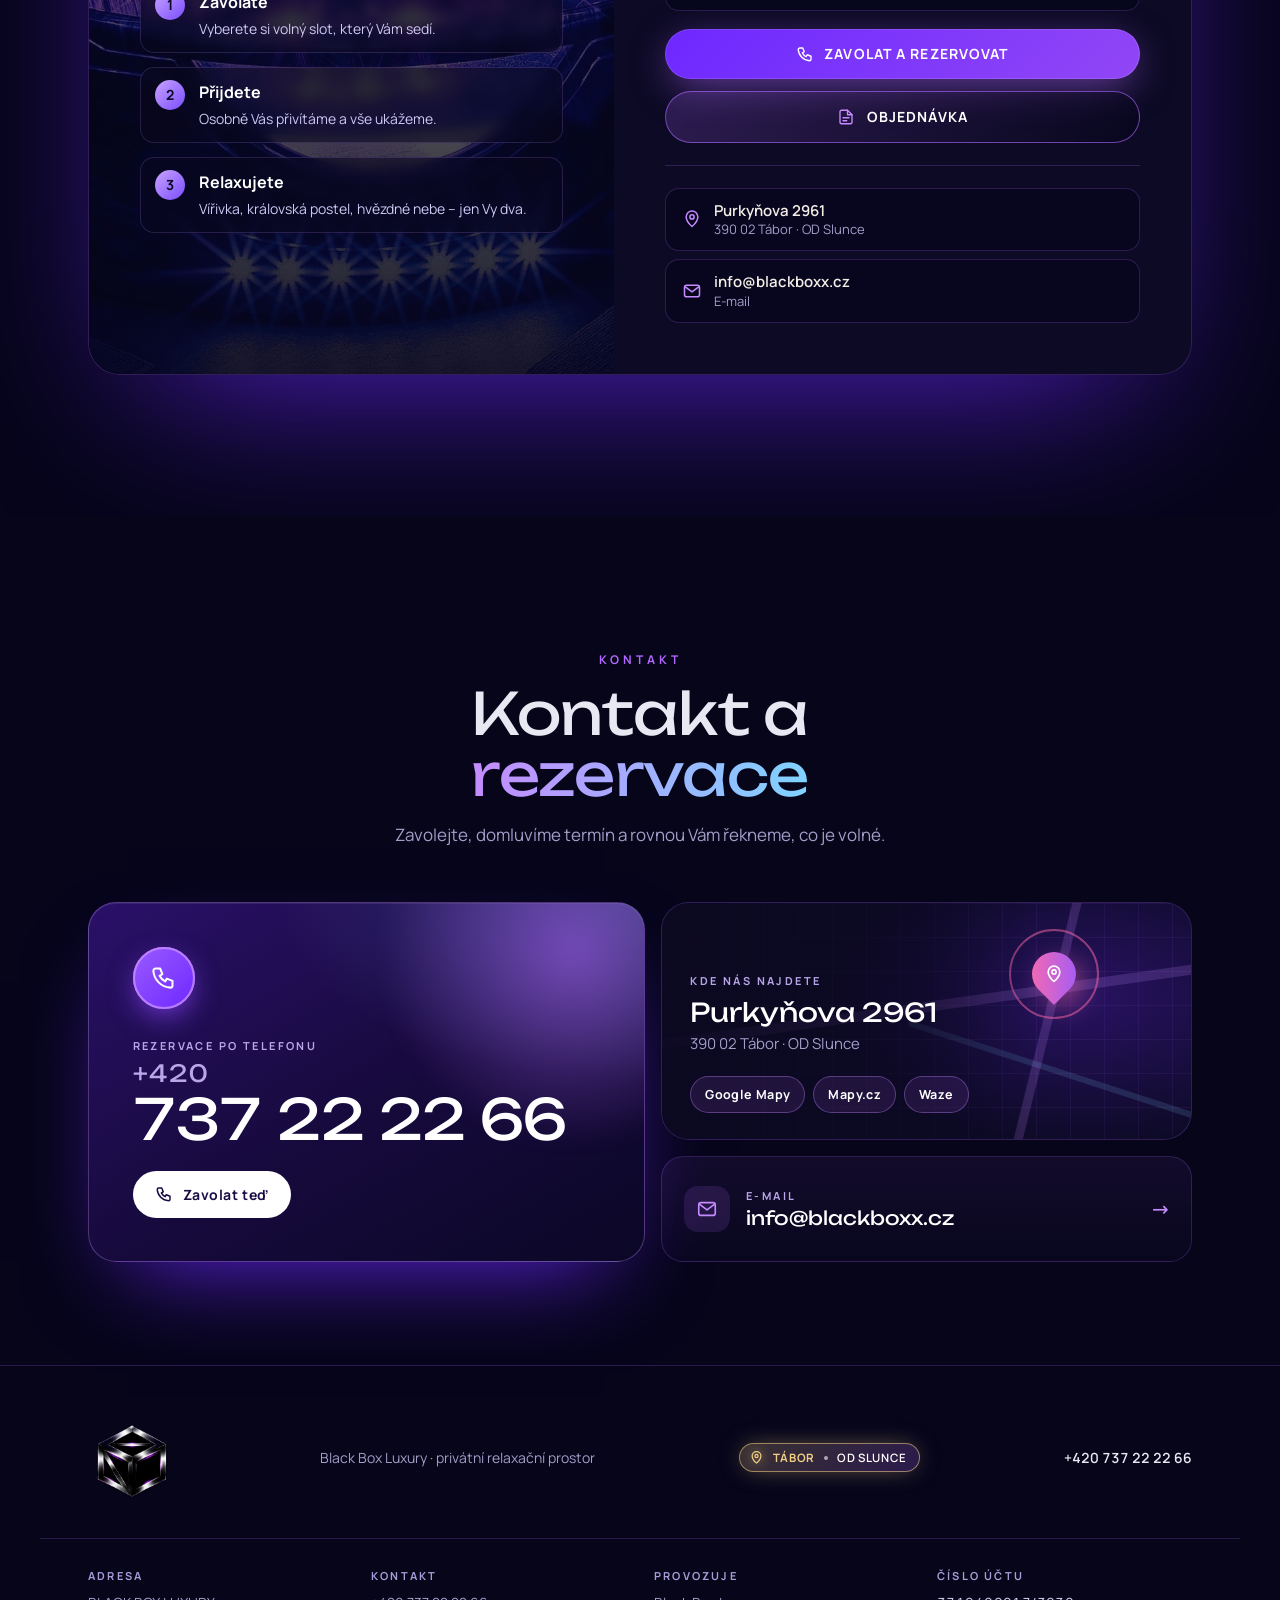
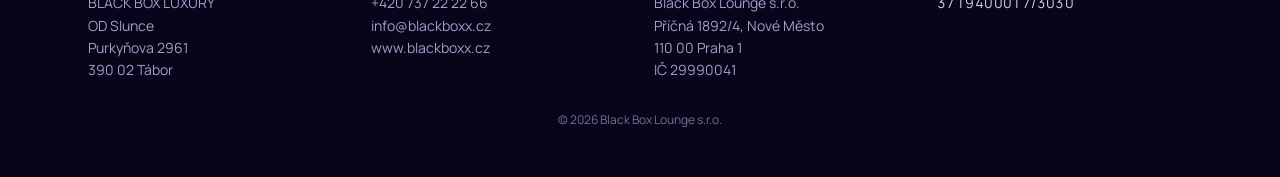
==== commit f407de23: "Web: místo „faktura“ text „Ihned zobrazíme QR kód k zaplacení“ u objednávek a poukazů Co-Authored-By" ====
--- a/dev/index.html
+++ b/dev/index.html
@@ -505,7 +505,7 @@
       <form id="voForm" novalidate onsubmit="return false">
         <div id="voStep">
           <h3 id="voTitle" tabindex="-1" autofocus>Objednávka poukazu</h3>
-          <div class="vo-sum"><div><b id="voKind">Standard · 2 hodiny</b><small>Poukaz na doručitele · platba QR kódem</small></div><span class="vo-price" id="voPrice">1 990 Kč</span></div>
+          <div class="vo-sum"><div><b id="voKind">Standard · 2 hodiny</b><small>Poukaz na doručitele · Ihned zobrazíme QR kód k zaplacení</small></div><span class="vo-price" id="voPrice">1 990 Kč</span></div>
           <fieldset class="vo-opts"><legend class="vo-lbl">Jak poukaz doručit</legend>
             <label class="vo-opt"><input type="radio" name="voWay" value="email" checked><span><svg viewBox="0 0 24 24" fill="none" stroke="currentColor" stroke-width="1.7" stroke-linecap="round" stroke-linejoin="round" aria-hidden="true"><rect x="3" y="5" width="18" height="14" rx="2"/><path d="M3.5 6.5l8.5 6.5 8.5-6.5"/></svg><strong>E-mailem</strong><em>PDF k tisku přijde hned po zaplacení.</em></span></label>
             <label class="vo-opt"><input type="radio" name="voWay" value="posta"><span><svg viewBox="0 0 24 24" fill="none" stroke="currentColor" stroke-width="1.7" stroke-linecap="round" stroke-linejoin="round" aria-hidden="true"><path d="M3 8l9-5 9 5v10a2 2 0 01-2 2H5a2 2 0 01-2-2z"/><path d="M3 8l9 6 9-6"/></svg><strong>Poštou</strong><em>Tištěný poukaz pošleme na Vaši adresu.</em></span></label>
@@ -656,7 +656,7 @@
     <form id="qoForm" novalidate onsubmit="return false">
       <div id="qoStep">
         <h3 id="qoTitle" tabindex="-1">Objednávka</h3>
-        <p class="qo-lead">Vyplňte jméno, e-mail a telefon. Fakturu Vám pošleme hned e-mailem.</p>
+        <p class="qo-lead">Vyplňte jméno, e-mail a telefon. Ihned zobrazíme QR kód k zaplacení.</p>
         <fieldset class="qo-pick"><legend class="vo-lbl">Co objednáváte</legend>
           <label class="qo-card"><input type="radio" name="qoKind" value="standard" checked><span class="qo-c"><span class="qo-top"><b class="qo-n">Standard</b><i class="qo-tick" aria-hidden="true"></i></span><small class="qo-d">2 hodiny jen pro Vás dva</small><b class="qo-p"><i data-price="standard">1 990</i><small>Kč</small></b></span></label>
           <label class="qo-card qo-gold"><input type="radio" name="qoKind" value="gold"><span class="qo-c"><span class="qo-top"><b class="qo-n"><svg viewBox="0 0 24 24" fill="none" stroke="currentColor" stroke-width="1.8" stroke-linecap="round" stroke-linejoin="round" aria-hidden="true"><path d="M20 14.5A8 8 0 019.5 4a8 8 0 1010.5 10.5z"/></svg>Gold Time</b><i class="qo-tick" aria-hidden="true"></i></span><small class="qo-d">Pá–So 22–24 h · celá budova</small><b class="qo-p"><i data-price="gold">2 490</i><small>Kč</small></b></span></label>
